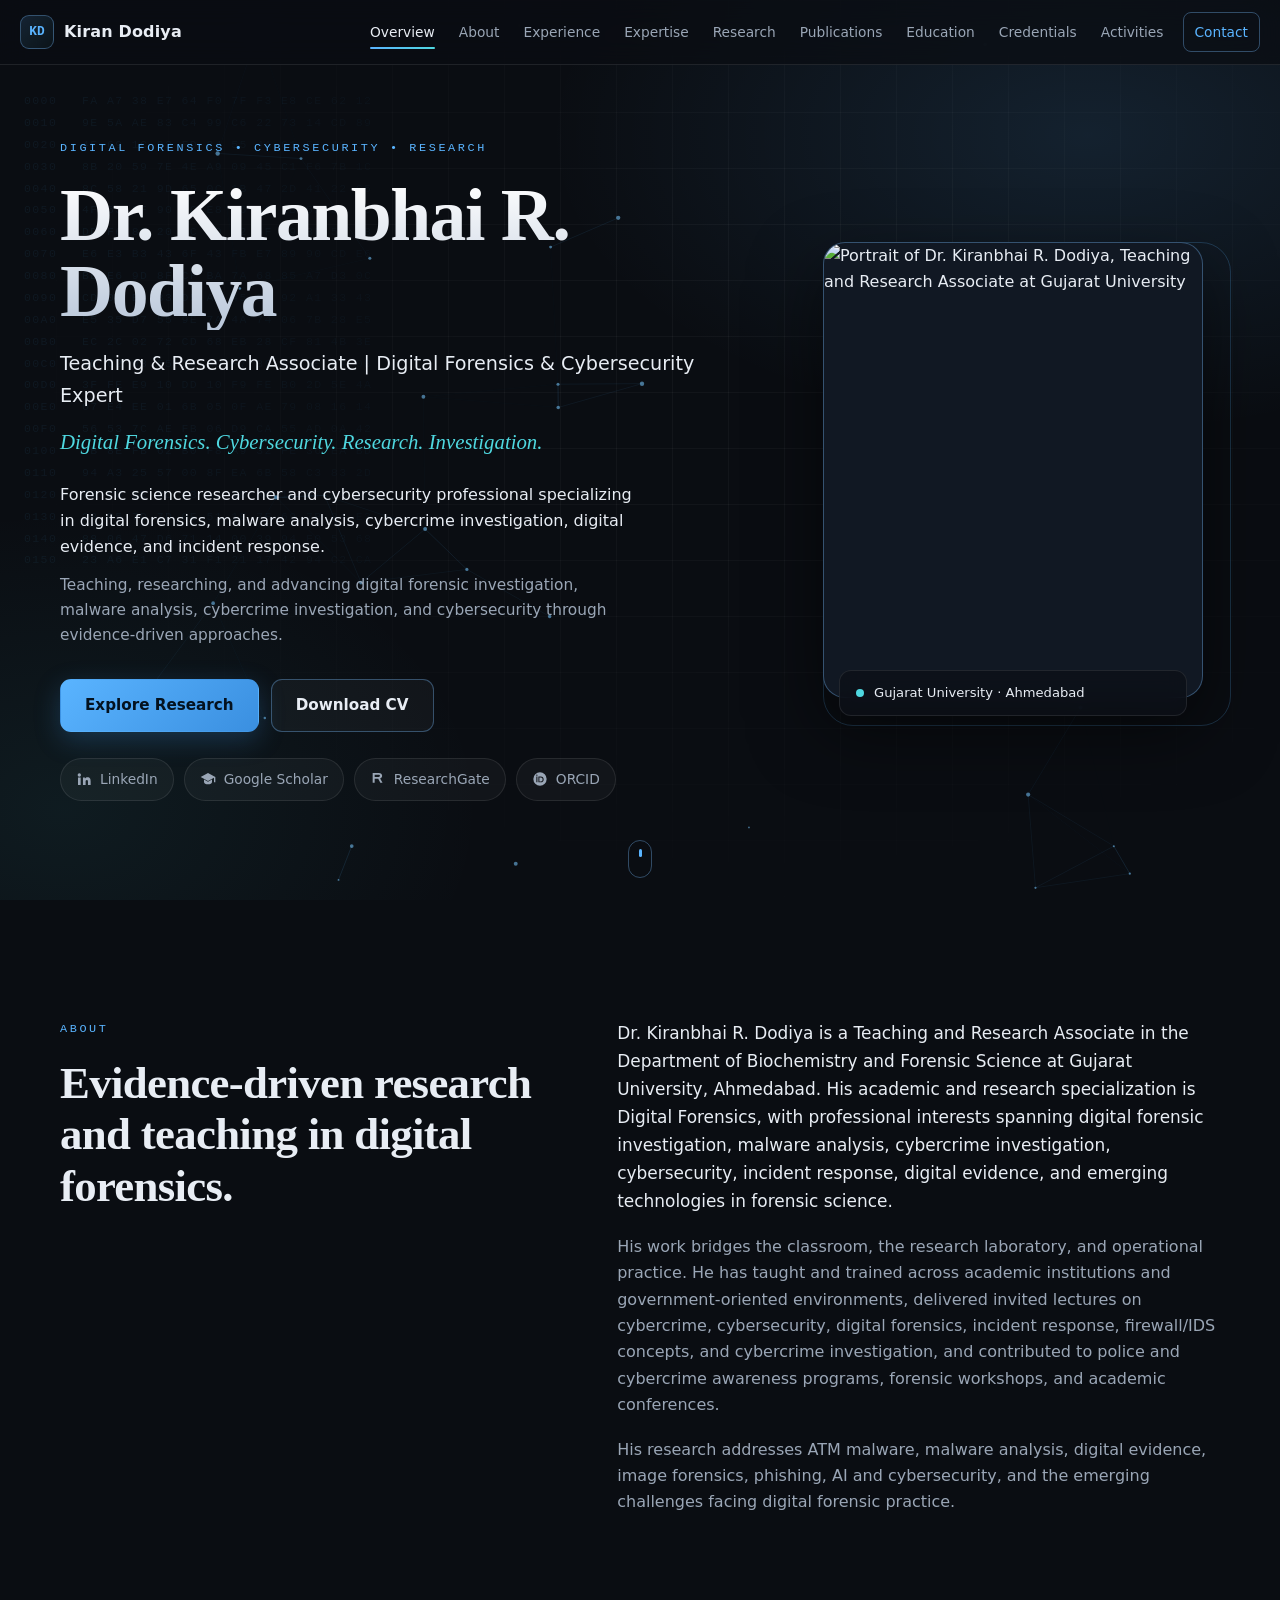
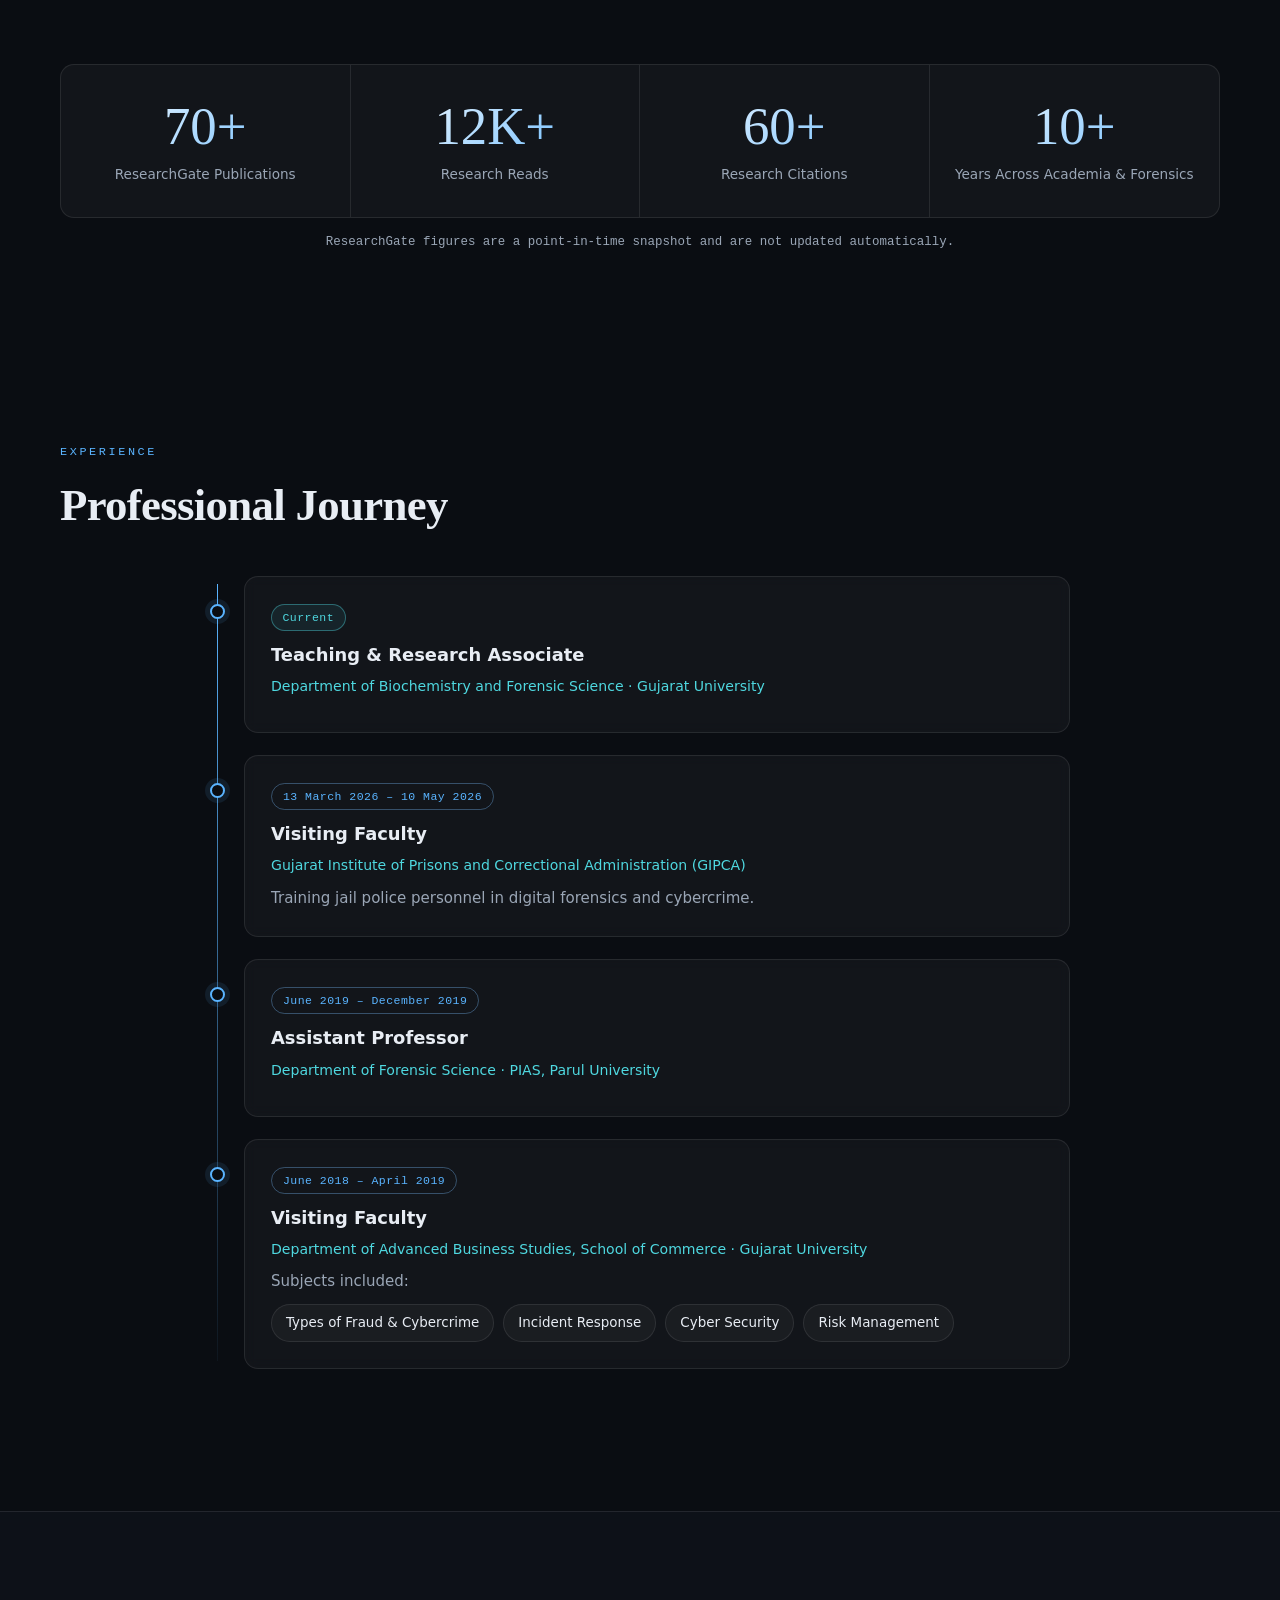
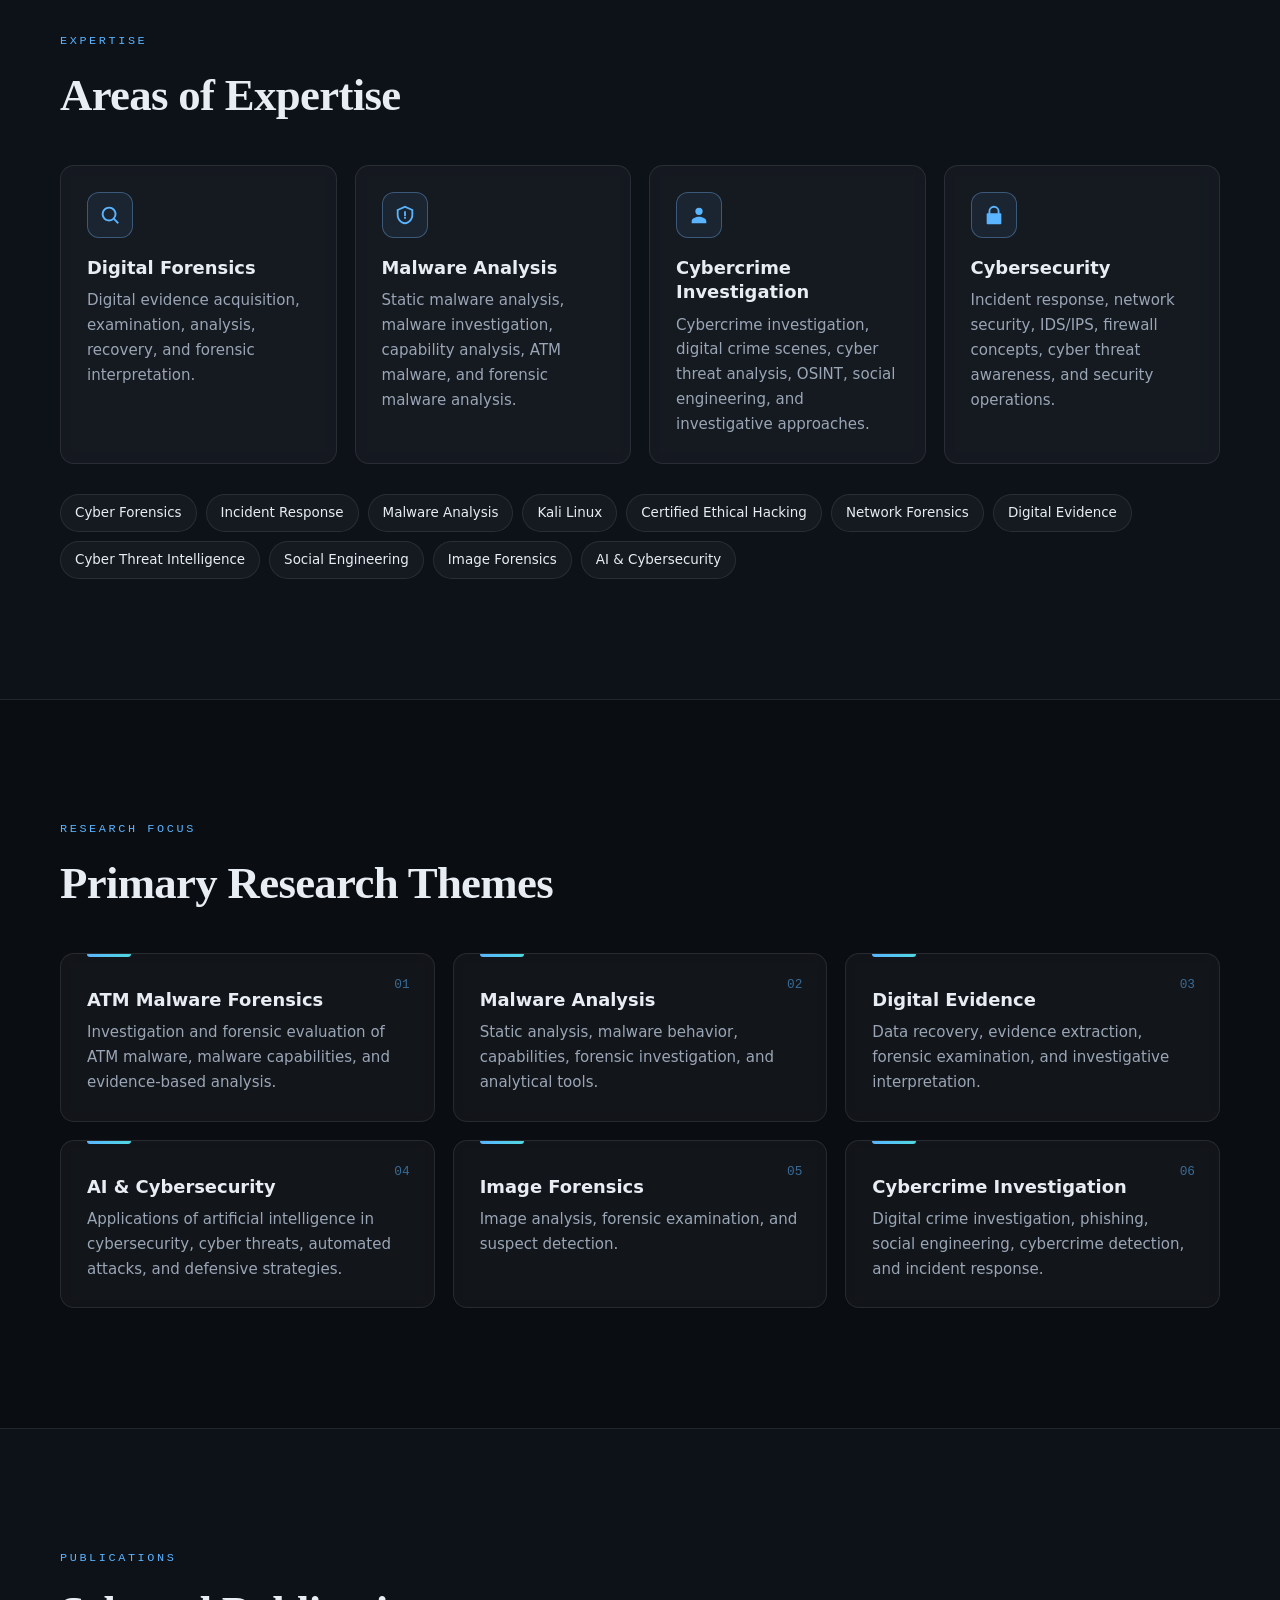
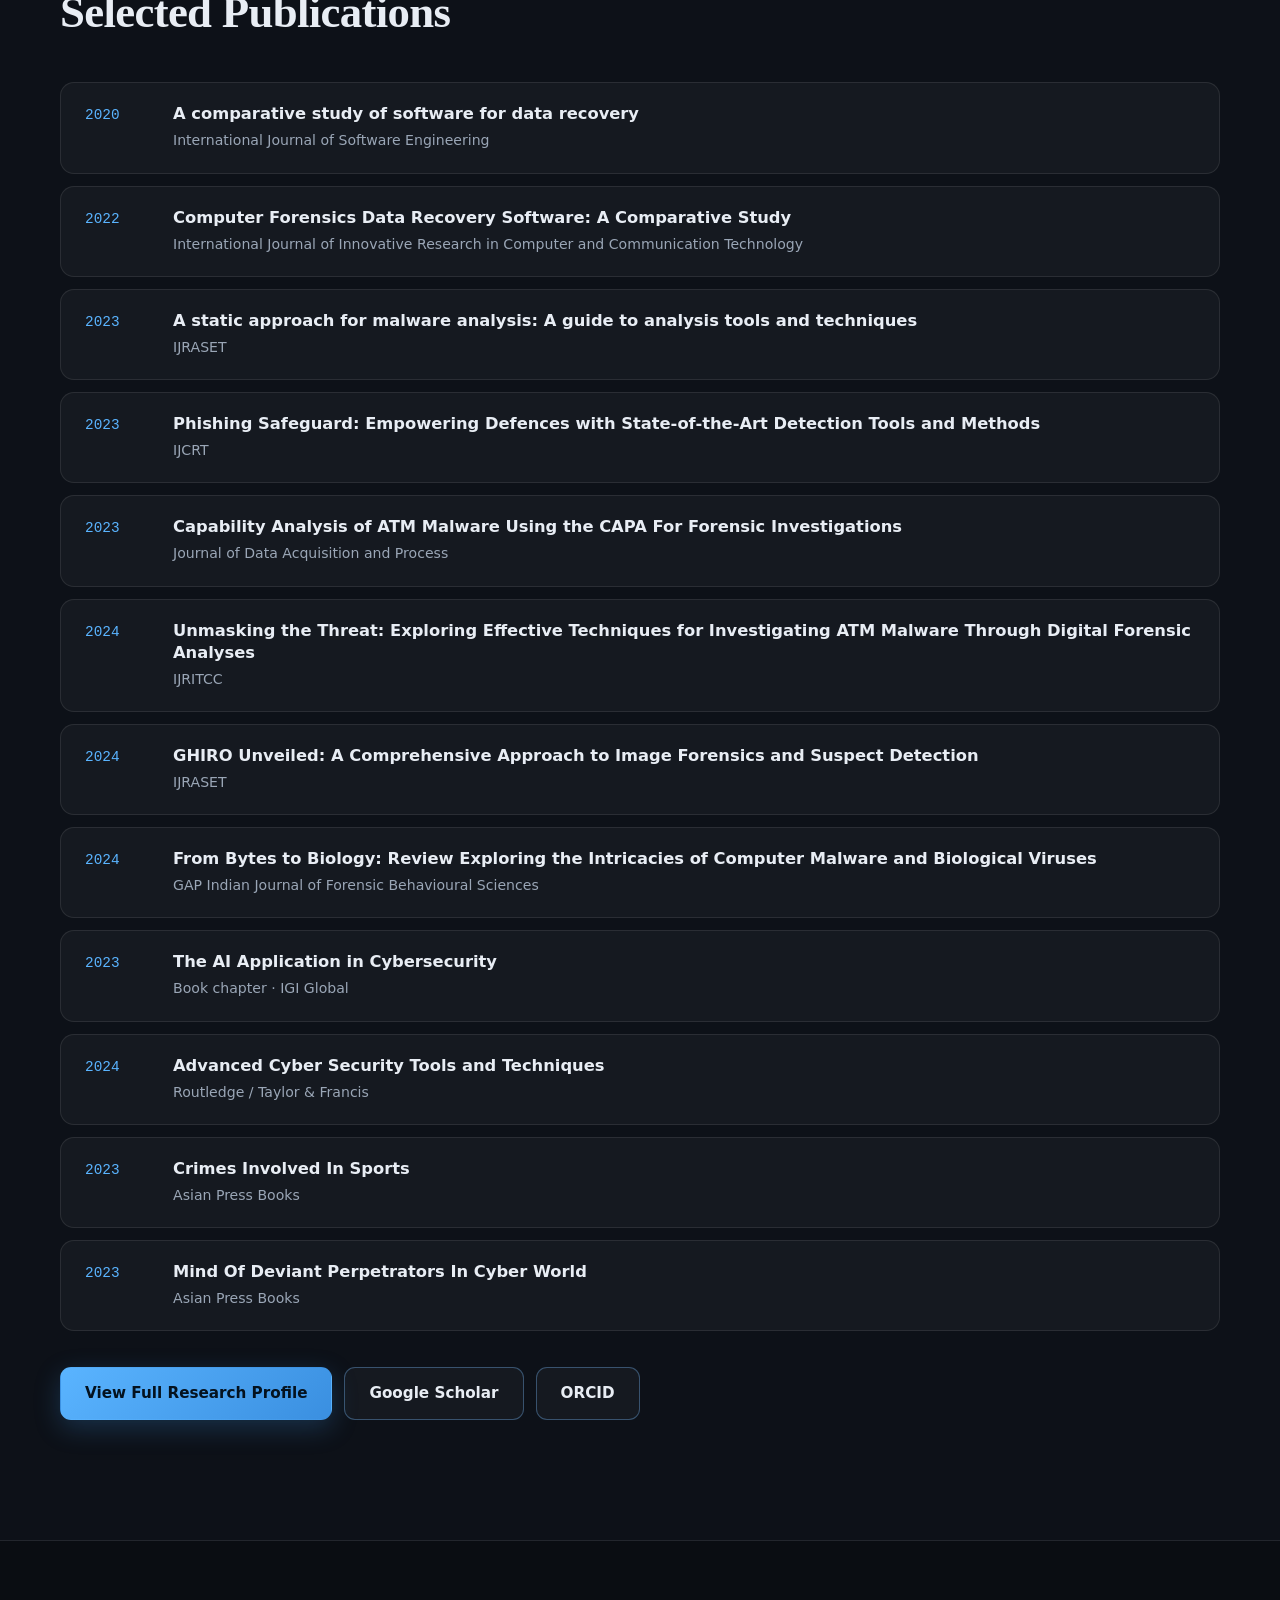
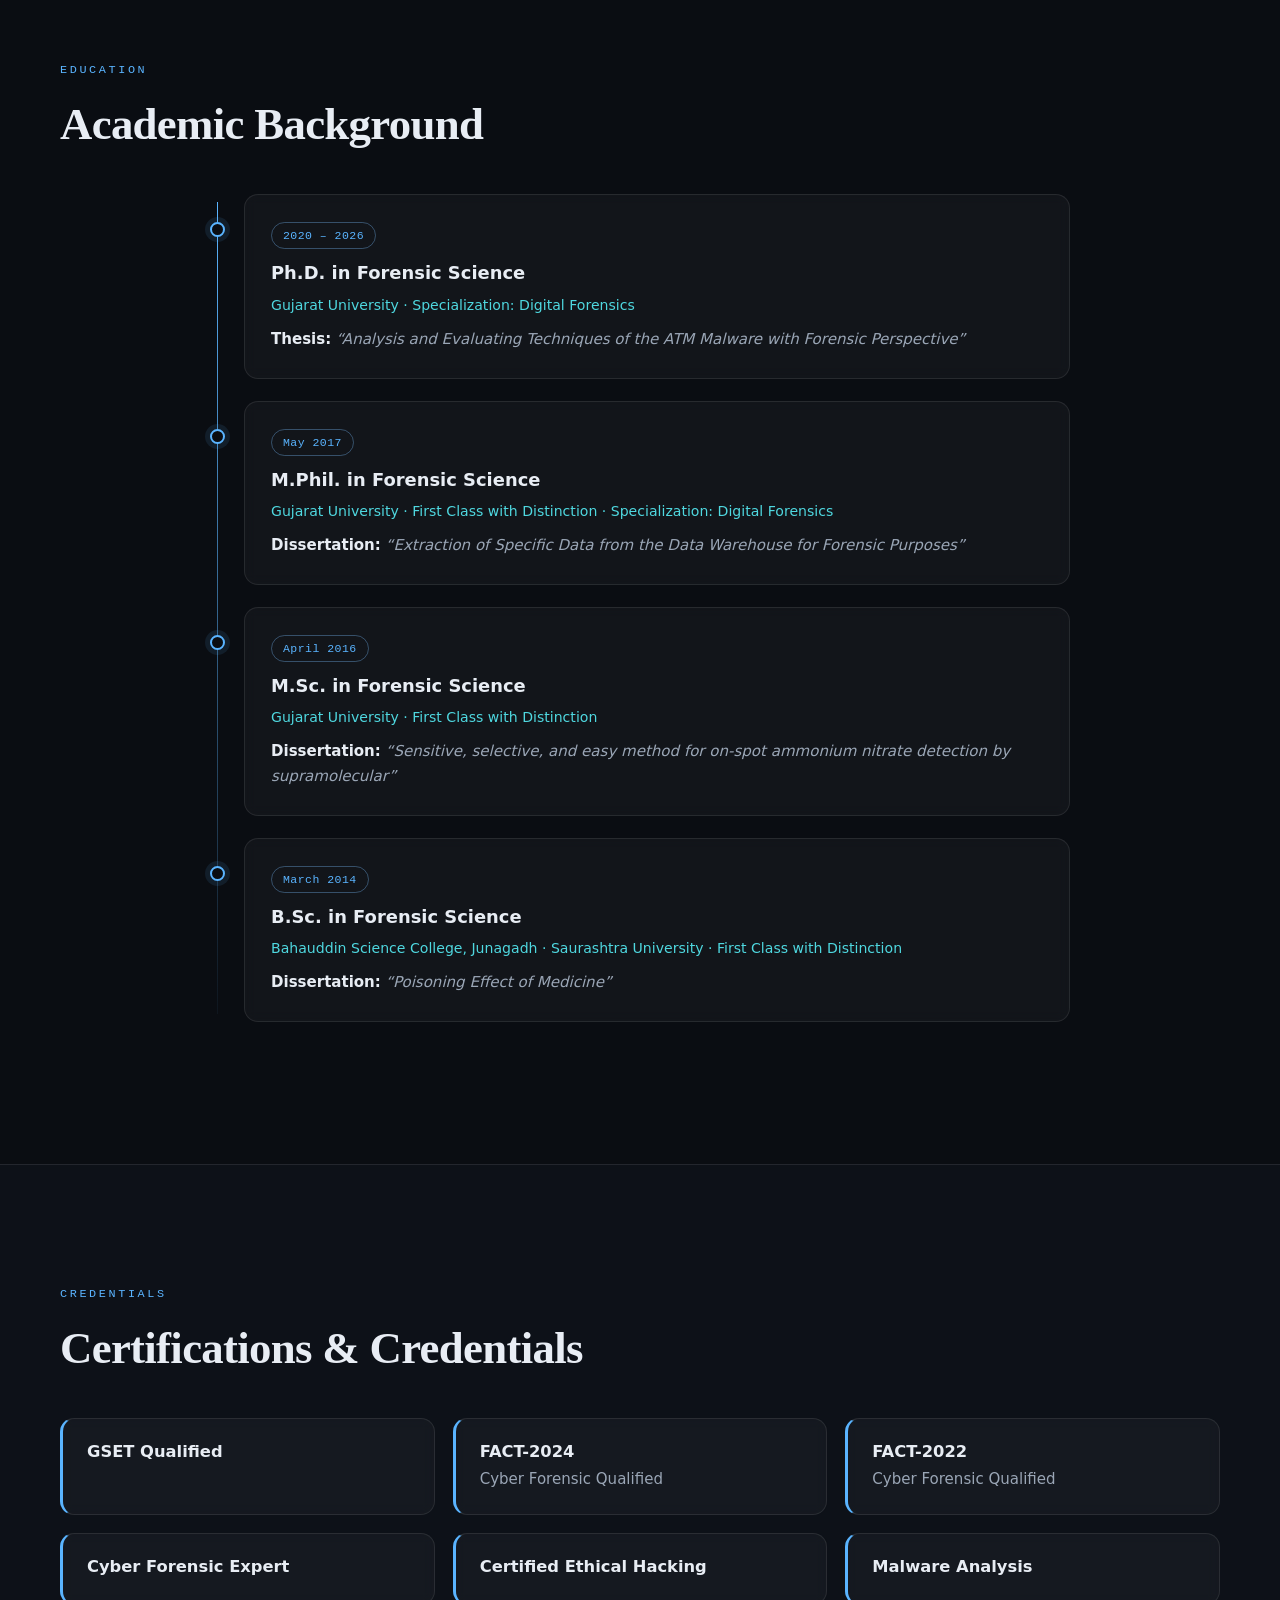
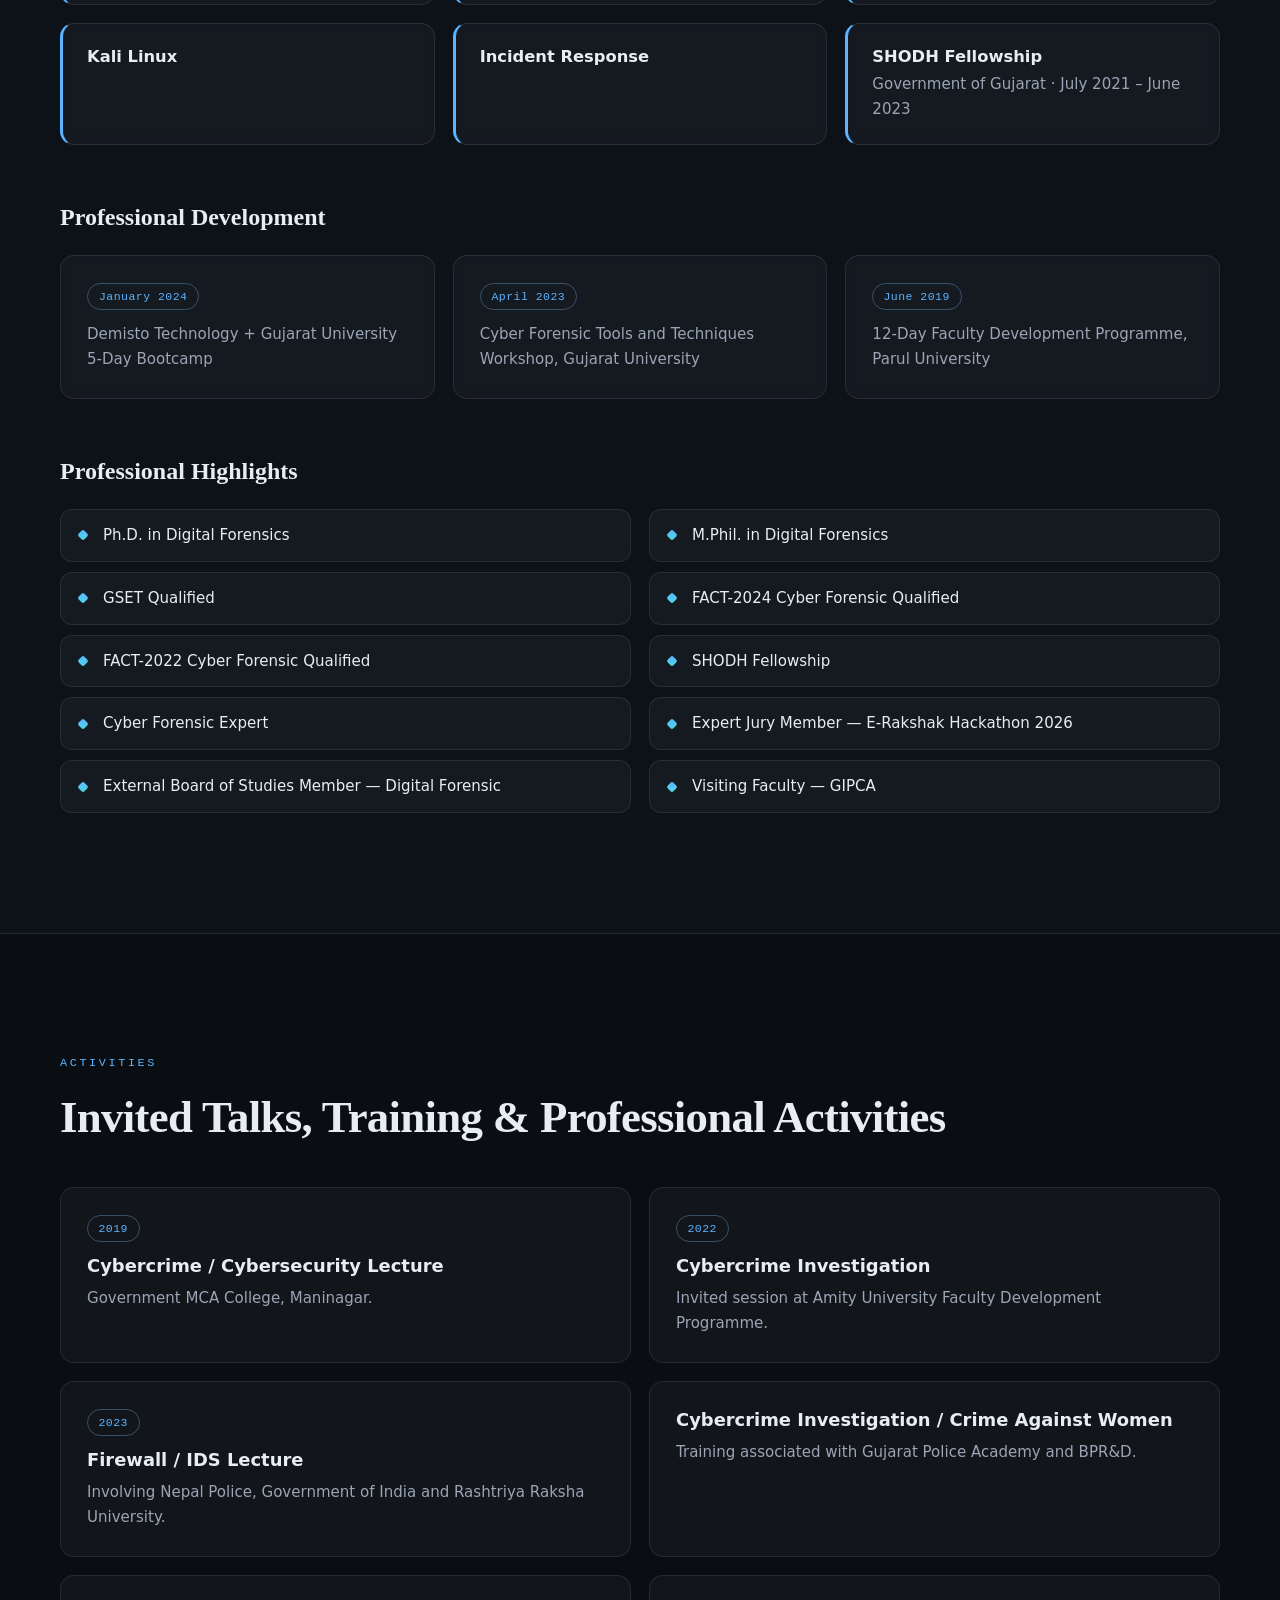
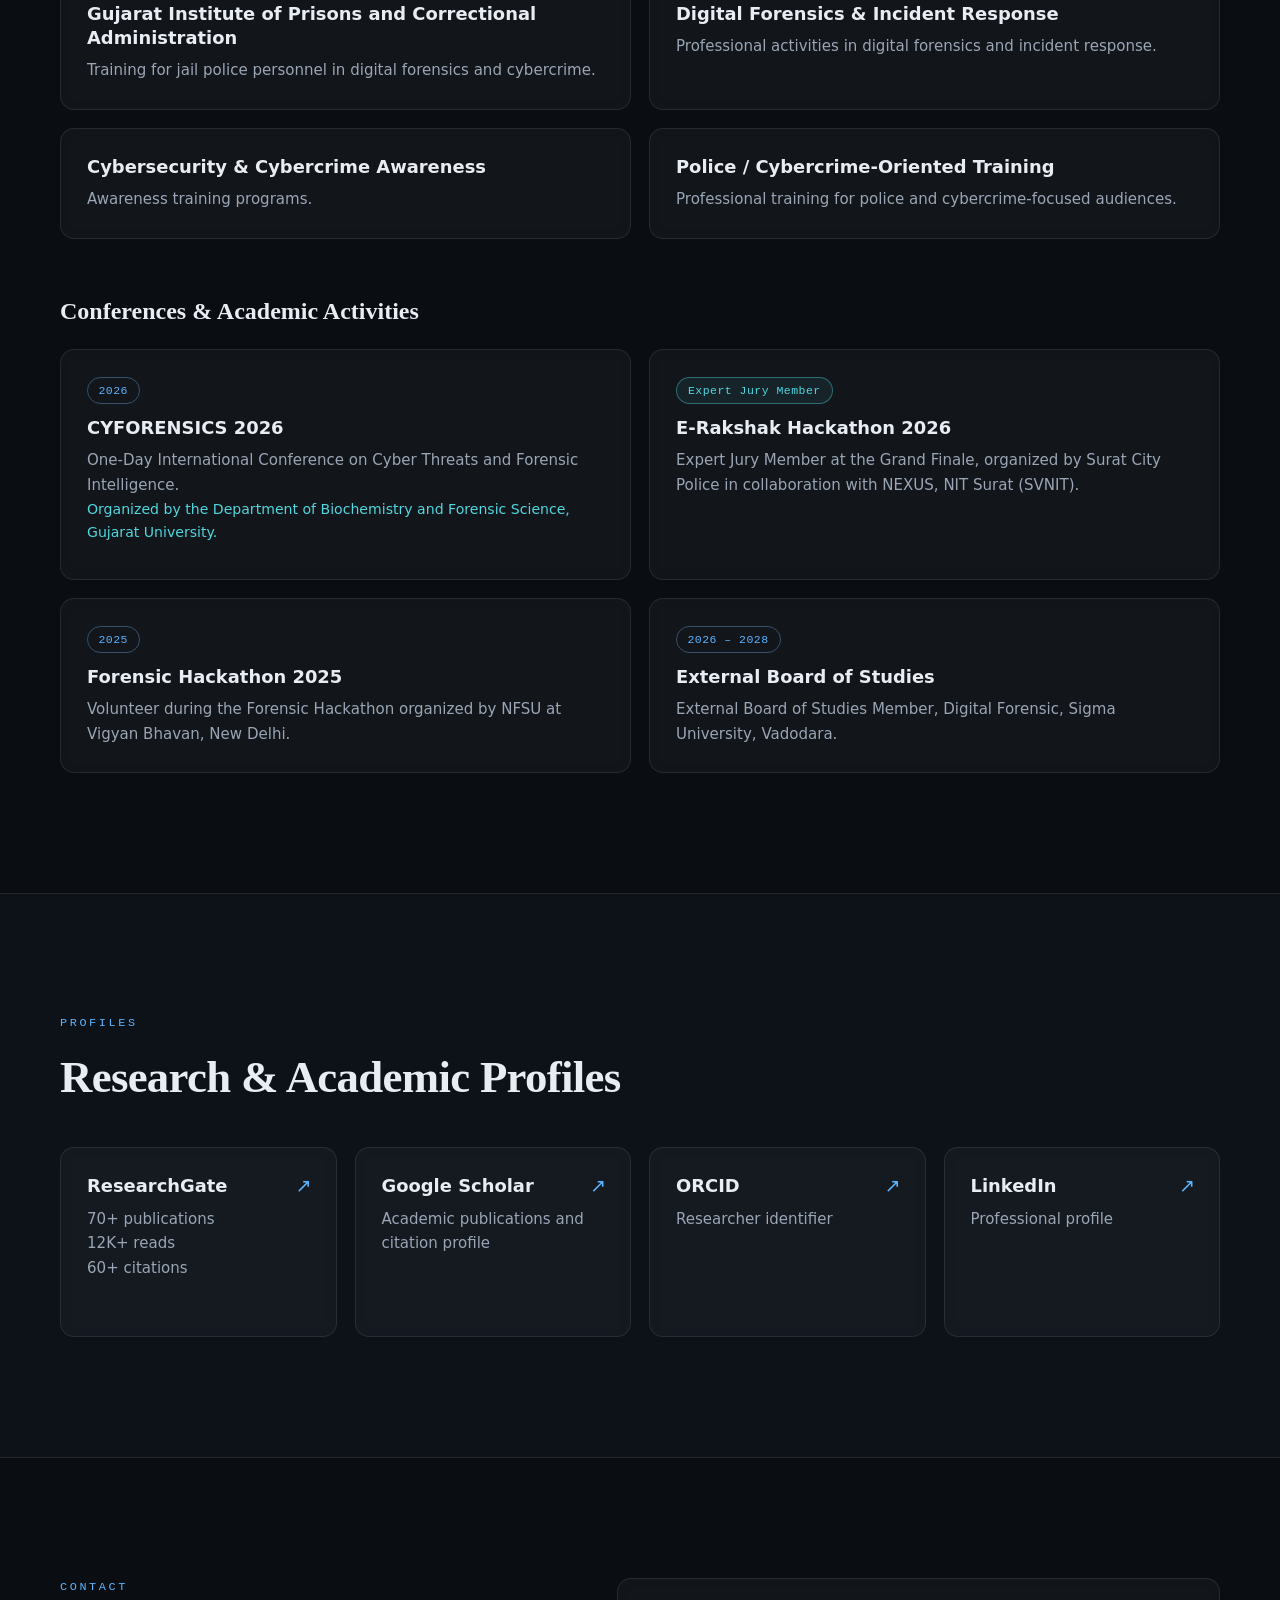
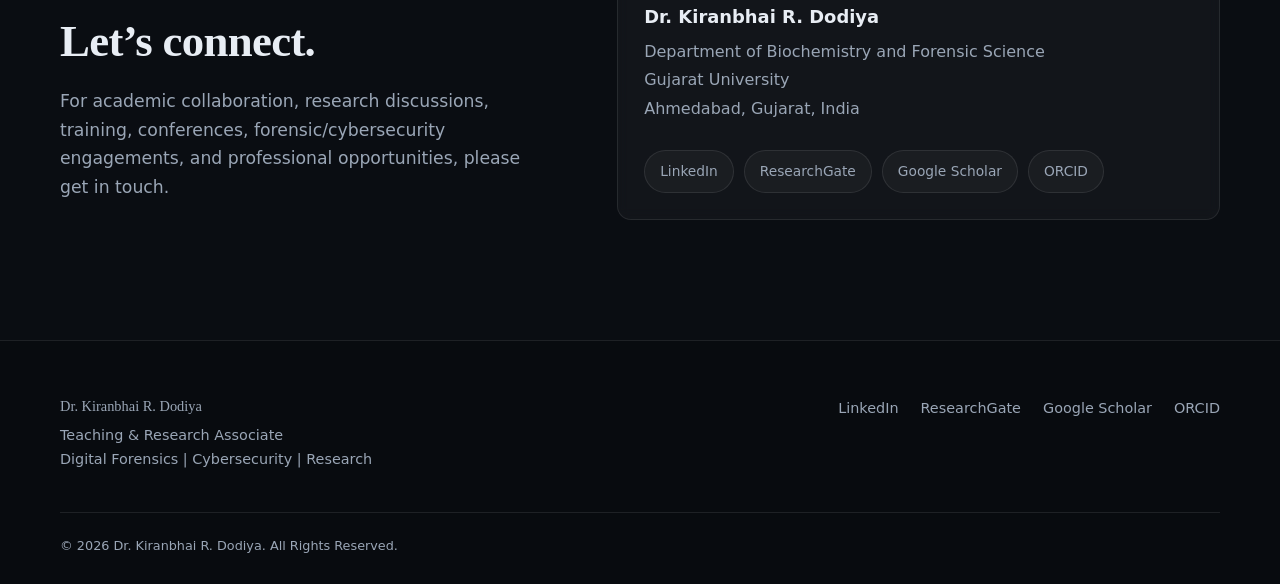
==== index.html @ 56c2a5ab "Add files via upload" ====
<!DOCTYPE html>
<html lang="en">
<head>
  <meta charset="utf-8">
  <meta name="viewport" content="width=device-width, initial-scale=1">
  <title>Dr. Kiran Dodiya | Digital Forensics &amp; Cybersecurity Expert</title>
  <meta name="description" content="Official professional portfolio of Dr. Kiranbhai R. Dodiya, Teaching &amp; Research Associate specializing in Digital Forensics, Cybersecurity, Malware Analysis, Cybercrime Investigation and Digital Evidence.">
  <meta name="author" content="Dr. Kiranbhai R. Dodiya">
  <meta name="theme-color" content="#0a0d12">
  <link rel="canonical" href="https://kirandodiya.github.io/">

  <!-- Open Graph -->
  <meta property="og:type" content="website">
  <meta property="og:title" content="Dr. Kiran Dodiya | Digital Forensics &amp; Cybersecurity Expert">
  <meta property="og:description" content="Teaching &amp; Research Associate, Gujarat University. Digital Forensics, Cybersecurity, Malware Analysis, Cybercrime Investigation.">
  <meta property="og:url" content="https://kirandodiya.github.io/">
  <meta property="og:image" content="https://kirandodiya.github.io/assets/og-image.svg">

  <!-- Twitter -->
  <meta name="twitter:card" content="summary_large_image">
  <meta name="twitter:title" content="Dr. Kiran Dodiya | Digital Forensics &amp; Cybersecurity Expert">
  <meta name="twitter:description" content="Teaching &amp; Research Associate, Gujarat University. Digital Forensics, Cybersecurity, Malware Analysis, Cybercrime Investigation.">

  <link rel="icon" type="image/svg+xml" href="assets/favicon.svg">
  <link rel="stylesheet" href="styles.css">

  <!-- Structured data -->
  <script type="application/ld+json">
  {
    "@context": "https://schema.org",
    "@type": "Person",
    "name": "Dr. Kiranbhai R. Dodiya",
    "jobTitle": "Teaching & Research Associate",
    "description": "Digital forensics and cybersecurity researcher specializing in malware analysis, cybercrime investigation and digital evidence.",
    "affiliation": { "@type": "CollegeOrUniversity", "name": "Gujarat University", "address": { "@type": "PostalAddress", "addressLocality": "Ahmedabad", "addressRegion": "Gujarat", "addressCountry": "IN" } },
    "alumniOf": ["Gujarat University", "Saurashtra University"],
    "knowsAbout": ["Digital Forensics", "Cybersecurity", "Malware Analysis", "Cybercrime Investigation", "Incident Response", "Digital Evidence"],
    "url": "https://kirandodiya.github.io/",
    "sameAs": [
      "https://www.linkedin.com/in/dr-kiran-dodiya-849062118/",
      "https://www.researchgate.net/profile/Kiranbhai-Dodiya",
      "https://scholar.google.com/citations?user=JTWUKKQAAAAJ&hl=en",
      "https://orcid.org/0009-0001-9409-7303"
    ]
  }
  </script>
</head>
<body>
  <a class="skip-link" href="#main">Skip to content</a>

  <!-- ============ NAVIGATION ============ -->
  <header class="site-header" id="top">
    <nav class="nav" aria-label="Primary">
      <a class="brand" href="#overview" aria-label="Dr. Kiranbhai R. Dodiya, home">
        <span class="brand-mark">KD</span><span class="brand-text">Kiran Dodiya</span>
      </a>
      <button class="nav-toggle" id="navToggle" aria-label="Toggle menu" aria-expanded="false" aria-controls="navLinks">
        <span></span><span></span><span></span>
      </button>
      <ul class="nav-links" id="navLinks">
        <li><a href="#overview">Overview</a></li>
        <li><a href="#about">About</a></li>
        <li><a href="#experience">Experience</a></li>
        <li><a href="#expertise">Expertise</a></li>
        <li><a href="#research">Research</a></li>
        <li><a href="#publications">Publications</a></li>
        <li><a href="#education">Education</a></li>
        <li><a href="#credentials">Credentials</a></li>
        <li><a href="#activities">Activities</a></li>
        <li><a href="#contact" class="nav-cta">Contact</a></li>
      </ul>
    </nav>
  </header>

  <main id="main">

  <!-- ============ HERO ============ -->
  <section class="hero" id="overview" aria-labelledby="hero-title">
    <canvas id="heroCanvas" aria-hidden="true"></canvas>
    <div class="hex-bg" id="hexBg" aria-hidden="true"></div>
    <div class="container hero-grid">
      <div class="hero-copy">
        <p class="eyebrow reveal">DIGITAL FORENSICS • CYBERSECURITY • RESEARCH</p>
        <h1 id="hero-title" class="reveal">Dr. Kiranbhai R. Dodiya</h1>
        <p class="hero-sub reveal">Teaching &amp; Research Associate | Digital Forensics &amp; Cybersecurity Expert</p>
        <p class="hero-tag reveal">Digital Forensics. Cybersecurity. Research. Investigation.</p>
        <p class="hero-desc reveal">Forensic science researcher and cybersecurity professional specializing in digital forensics, malware analysis, cybercrime investigation, digital evidence, and incident response.</p>
        <p class="hero-support reveal">Teaching, researching, and advancing digital forensic investigation, malware analysis, cybercrime investigation, and cybersecurity through evidence-driven approaches.</p>
        <div class="hero-cta reveal">
          <a href="#research" class="btn btn-primary">Explore Research</a>
          <a href="assets/Dr_Kiranbhai_Dodiya_CV.pdf" class="btn btn-ghost" download>Download CV</a>
        </div>
        <ul class="social-row reveal" aria-label="Professional profiles">
          <li><a class="chip" href="https://www.linkedin.com/in/dr-kiran-dodiya-849062118/" target="_blank" rel="noopener noreferrer" aria-label="LinkedIn (opens in new tab)"><svg viewBox="0 0 24 24" aria-hidden="true"><path d="M4.98 3.5a2.5 2.5 0 1 1 0 5 2.5 2.5 0 0 1 0-5ZM3 9.75h4V21H3V9.75Zm6.5 0h3.83v1.54h.05c.53-1 1.84-2.07 3.78-2.07 4.04 0 4.79 2.66 4.79 6.12V21h-4v-4.9c0-1.17-.02-2.67-1.63-2.67-1.63 0-1.88 1.27-1.88 2.59V21h-4V9.75Z"/></svg>LinkedIn</a></li>
          <li><a class="chip" href="https://scholar.google.com/citations?user=JTWUKKQAAAAJ&hl=en" target="_blank" rel="noopener noreferrer" aria-label="Google Scholar (opens in new tab)"><svg viewBox="0 0 24 24" aria-hidden="true"><path d="M12 3 1 9l11 6 9-4.9V17h2V9L12 3Zm-6 9.7v3.8C6 18.4 8.7 20 12 20s6-1.6 6-3.5v-3.8l-6 3.3-6-3.3Z"/></svg>Google Scholar</a></li>
          <li><a class="chip" href="https://www.researchgate.net/profile/Kiranbhai-Dodiya" target="_blank" rel="noopener noreferrer" aria-label="ResearchGate (opens in new tab)"><svg viewBox="0 0 24 24" aria-hidden="true"><path d="M4 3h9.2c3.1 0 5 1.6 5 4.2 0 2-1.1 3.4-3 4l3.6 6.3h-3.3l-3.2-5.8H7V17.500H4V3Zm3 2.600v3.400h5.800c1.300 0 2.200-.6 2.200-1.700S14.100 5.600 12.800 5.600H7Z"/></svg>ResearchGate</a></li>
          <li><a class="chip" href="https://orcid.org/0009-0001-9409-7303" target="_blank" rel="noopener noreferrer" aria-label="ORCID (opens in new tab)"><svg viewBox="0 0 24 24" aria-hidden="true"><path d="M12 2a10 10 0 1 0 0 20 10 10 0 0 0 0-20ZM8.100 17H6.500V8.200h1.600V17Zm-.8-9.800a1 1 0 1 1 0-2 1 1 0 0 1 0 2ZM9.600 8.200h3.500c3 0 4.400 1.800 4.400 4.400S16.100 17 13.100 17H9.600V8.200Zm1.500 1.400v6h1.900c2 0 2.900-1.100 2.900-3s-.9-3-2.900-3h-1.900Z"/></svg>ORCID</a></li>
        </ul>
      </div>

      <div class="hero-photo reveal" >
        <div class="photo-frame">
          <div class="photo-ring" aria-hidden="true"></div>
          <img src="assets/profile.jpg" onerror="this.onerror=null;this.src='assets/profile-placeholder.svg'" alt="Portrait of Dr. Kiranbhai R. Dodiya, Teaching and Research Associate at Gujarat University" width="520" height="620">
          <div class="photo-tag"><span class="dot" aria-hidden="true"></span>Gujarat University · Ahmedabad</div>
        </div>
      </div>
    </div>
    <a href="#about" class="scroll-hint" aria-label="Scroll to About"><span></span></a>
  </section>

  <!-- ============ ABOUT ============ -->
  <section class="section" id="about" aria-labelledby="about-title">
    <div class="container two-col">
      <div class="reveal">
        <p class="eyebrow">ABOUT</p>
        <h2 id="about-title">Evidence-driven research and teaching in digital forensics.</h2>
      </div>
      <div class="prose reveal">
        <p>Dr. Kiranbhai R. Dodiya is a Teaching and Research Associate in the Department of Biochemistry and Forensic Science at Gujarat University, Ahmedabad. His academic and research specialization is Digital Forensics, with professional interests spanning digital forensic investigation, malware analysis, cybercrime investigation, cybersecurity, incident response, digital evidence, and emerging technologies in forensic science.</p>
        <p>His work bridges the classroom, the research laboratory, and operational practice. He has taught and trained across academic institutions and government-oriented environments, delivered invited lectures on cybercrime, cybersecurity, digital forensics, incident response, firewall/IDS concepts, and cybercrime investigation, and contributed to police and cybercrime awareness programs, forensic workshops, and academic conferences.</p>
        <p>His research addresses ATM malware, malware analysis, digital evidence, image forensics, phishing, AI and cybersecurity, and the emerging challenges facing digital forensic practice.</p>
      </div>
    </div>
  </section>

  <!-- ============ STATS ============ -->
  <section class="stats" aria-label="Professional statistics">
    <div class="container">
      <ul class="stats-grid">
        <li class="stat reveal"><span class="stat-num" data-target="70" data-suffix="+">70+</span><span class="stat-label">ResearchGate Publications</span></li>
        <li class="stat reveal"><span class="stat-num" data-target="12" data-suffix="K+">12K+</span><span class="stat-label">Research Reads</span></li>
        <li class="stat reveal"><span class="stat-num" data-target="60" data-suffix="+">60+</span><span class="stat-label">Research Citations</span></li>
        <li class="stat reveal"><span class="stat-num" data-target="10" data-suffix="+">10+</span><span class="stat-label">Years Across Academia &amp; Forensics</span></li>
      </ul>
      <p class="stats-note">ResearchGate figures are a point-in-time snapshot and are not updated automatically.</p>
    </div>
  </section>

  <!-- ============ EXPERIENCE ============ -->
  <section class="section" id="experience" aria-labelledby="exp-title">
    <div class="container">
      <div class="section-head reveal">
        <p class="eyebrow">EXPERIENCE</p>
        <h2 id="exp-title">Professional Journey</h2>
      </div>
      <ol class="timeline">
        <li class="t-item reveal">
          <span class="t-dot" aria-hidden="true"></span>
          <article class="card">
            <span class="badge badge-live">Current</span>
            <h3>Teaching &amp; Research Associate</h3>
            <p class="meta">Department of Biochemistry and Forensic Science · Gujarat University</p>
          </article>
        </li>
        <li class="t-item reveal">
          <span class="t-dot" aria-hidden="true"></span>
          <article class="card">
            <span class="badge">13 March 2026 – 10 May 2026</span>
            <h3>Visiting Faculty</h3>
            <p class="meta">Gujarat Institute of Prisons and Correctional Administration (GIPCA)</p>
            <p>Training jail police personnel in digital forensics and cybercrime.</p>
          </article>
        </li>
        <li class="t-item reveal">
          <span class="t-dot" aria-hidden="true"></span>
          <article class="card">
            <span class="badge">June 2019 – December 2019</span>
            <h3>Assistant Professor</h3>
            <p class="meta">Department of Forensic Science · PIAS, Parul University</p>
          </article>
        </li>
        <li class="t-item reveal">
          <span class="t-dot" aria-hidden="true"></span>
          <article class="card">
            <span class="badge">June 2018 – April 2019</span>
            <h3>Visiting Faculty</h3>
            <p class="meta">Department of Advanced Business Studies, School of Commerce · Gujarat University</p>
            <p>Subjects included:</p>
            <ul class="tag-list small">
              <li>Types of Fraud &amp; Cybercrime</li><li>Incident Response</li><li>Cyber Security</li><li>Risk Management</li>
            </ul>
          </article>
        </li>
      </ol>
    </div>
  </section>

  <!-- ============ EXPERTISE ============ -->
  <section class="section alt" id="expertise" aria-labelledby="exp2-title">
    <div class="container">
      <div class="section-head reveal">
        <p class="eyebrow">EXPERTISE</p>
        <h2 id="exp2-title">Areas of Expertise</h2>
      </div>
      <div class="grid-4">
        <article class="card tilt reveal">
          <div class="icon"><svg viewBox="0 0 24 24" aria-hidden="true"><path d="M11 3a8 8 0 1 0 4.900 14.300l4.400 4.400 1.400-1.400-4.400-4.400A8 8 0 0 0 11 3Zm0 2a6 6 0 1 1 0 12 6 6 0 0 1 0-12Z"/></svg></div>
          <h3>Digital Forensics</h3>
          <p>Digital evidence acquisition, examination, analysis, recovery, and forensic interpretation.</p>
        </article>
        <article class="card tilt reveal">
          <div class="icon"><svg viewBox="0 0 24 24" aria-hidden="true"><path d="M12 2 3 6v6c0 5 3.800 9.700 9 10 5.200-.3 9-5 9-10V6l-9-4Zm0 2.100 7 3.100V12c0 3.900-2.900 7.600-7 7.900-4.100-.3-7-4-7-7.900V7.200l7-3.100ZM11 8h2v5h-2V8Zm0 6h2v2h-2v-2Z"/></svg></div>
          <h3>Malware Analysis</h3>
          <p>Static malware analysis, malware investigation, capability analysis, ATM malware, and forensic malware analysis.</p>
        </article>
        <article class="card tilt reveal">
          <div class="icon"><svg viewBox="0 0 24 24" aria-hidden="true"><path d="M12 12a4 4 0 1 0 0-8 4 4 0 0 0 0 8Zm0 2c-3.300 0-8 1.700-8 5v2h16v-2c0-3.300-4.700-5-8-5Z"/></svg></div>
          <h3>Cybercrime Investigation</h3>
          <p>Cybercrime investigation, digital crime scenes, cyber threat analysis, OSINT, social engineering, and investigative approaches.</p>
        </article>
        <article class="card tilt reveal">
          <div class="icon"><svg viewBox="0 0 24 24" aria-hidden="true"><path d="M6 10V8a6 6 0 1 1 12 0v2h1a1 1 0 0 1 1 1v10a1 1 0 0 1-1 1H5a1 1 0 0 1-1-1V11a1 1 0 0 1 1-1h1Zm2 0h8V8a4 4 0 1 0-8 0v2Zm3 4h2v4h-2v-4Z"/></svg></div>
          <h3>Cybersecurity</h3>
          <p>Incident response, network security, IDS/IPS, firewall concepts, cyber threat awareness, and security operations.</p>
        </article>
      </div>
      <ul class="tag-list reveal" aria-label="Skills">
        <li>Cyber Forensics</li><li>Incident Response</li><li>Malware Analysis</li><li>Kali Linux</li>
        <li>Certified Ethical Hacking</li><li>Network Forensics</li><li>Digital Evidence</li>
        <li>Cyber Threat Intelligence</li><li>Social Engineering</li><li>Image Forensics</li><li>AI &amp; Cybersecurity</li>
      </ul>
    </div>
  </section>

  <!-- ============ RESEARCH ============ -->
  <section class="section" id="research" aria-labelledby="res-title">
    <div class="container">
      <div class="section-head reveal">
        <p class="eyebrow">RESEARCH FOCUS</p>
        <h2 id="res-title">Primary Research Themes</h2>
      </div>
      <div class="grid-3">
        <article class="card research tilt reveal"><span class="num">01</span><h3>ATM Malware Forensics</h3><p>Investigation and forensic evaluation of ATM malware, malware capabilities, and evidence-based analysis.</p></article>
        <article class="card research tilt reveal"><span class="num">02</span><h3>Malware Analysis</h3><p>Static analysis, malware behavior, capabilities, forensic investigation, and analytical tools.</p></article>
        <article class="card research tilt reveal"><span class="num">03</span><h3>Digital Evidence</h3><p>Data recovery, evidence extraction, forensic examination, and investigative interpretation.</p></article>
        <article class="card research tilt reveal"><span class="num">04</span><h3>AI &amp; Cybersecurity</h3><p>Applications of artificial intelligence in cybersecurity, cyber threats, automated attacks, and defensive strategies.</p></article>
        <article class="card research tilt reveal"><span class="num">05</span><h3>Image Forensics</h3><p>Image analysis, forensic examination, and suspect detection.</p></article>
        <article class="card research tilt reveal"><span class="num">06</span><h3>Cybercrime Investigation</h3><p>Digital crime investigation, phishing, social engineering, cybercrime detection, and incident response.</p></article>
      </div>
    </div>
  </section>

  <!-- ============ PUBLICATIONS ============ -->
  <section class="section alt" id="publications" aria-labelledby="pub-title">
    <div class="container">
      <div class="section-head reveal">
        <p class="eyebrow">PUBLICATIONS</p>
        <h2 id="pub-title">Selected Publications</h2>
      </div>
      <ol class="pubs">
        <li class="pub reveal"><span class="pub-year">2020</span><div><h3>A comparative study of software for data recovery</h3><p>International Journal of Software Engineering</p></div></li>
        <li class="pub reveal"><span class="pub-year">2022</span><div><h3>Computer Forensics Data Recovery Software: A Comparative Study</h3><p>International Journal of Innovative Research in Computer and Communication Technology</p></div></li>
        <li class="pub reveal"><span class="pub-year">2023</span><div><h3>A static approach for malware analysis: A guide to analysis tools and techniques</h3><p>IJRASET</p></div></li>
        <li class="pub reveal"><span class="pub-year">2023</span><div><h3>Phishing Safeguard: Empowering Defences with State-of-the-Art Detection Tools and Methods</h3><p>IJCRT</p></div></li>
        <li class="pub reveal"><span class="pub-year">2023</span><div><h3>Capability Analysis of ATM Malware Using the CAPA For Forensic Investigations</h3><p>Journal of Data Acquisition and Process</p></div></li>
        <li class="pub reveal"><span class="pub-year">2024</span><div><h3>Unmasking the Threat: Exploring Effective Techniques for Investigating ATM Malware Through Digital Forensic Analyses</h3><p>IJRITCC</p></div></li>
        <li class="pub reveal"><span class="pub-year">2024</span><div><h3>GHIRO Unveiled: A Comprehensive Approach to Image Forensics and Suspect Detection</h3><p>IJRASET</p></div></li>
        <li class="pub reveal"><span class="pub-year">2024</span><div><h3>From Bytes to Biology: Review Exploring the Intricacies of Computer Malware and Biological Viruses</h3><p>GAP Indian Journal of Forensic Behavioural Sciences</p></div></li>
        <li class="pub reveal"><span class="pub-year">2023</span><div><h3>The AI Application in Cybersecurity</h3><p>Book chapter · IGI Global</p></div></li>
        <li class="pub reveal"><span class="pub-year">2024</span><div><h3>Advanced Cyber Security Tools and Techniques</h3><p>Routledge / Taylor &amp; Francis</p></div></li>
        <li class="pub reveal"><span class="pub-year">2023</span><div><h3>Crimes Involved In Sports</h3><p>Asian Press Books</p></div></li>
        <li class="pub reveal"><span class="pub-year">2023</span><div><h3>Mind Of Deviant Perpetrators In Cyber World</h3><p>Asian Press Books</p></div></li>
      </ol>
      <div class="pub-cta reveal">
        <a class="btn btn-primary" href="https://www.researchgate.net/profile/Kiranbhai-Dodiya" target="_blank" rel="noopener noreferrer">View Full Research Profile</a>
        <a class="btn btn-ghost" href="https://scholar.google.com/citations?user=JTWUKKQAAAAJ&hl=en" target="_blank" rel="noopener noreferrer">Google Scholar</a>
        <a class="btn btn-ghost" href="https://orcid.org/0009-0001-9409-7303" target="_blank" rel="noopener noreferrer">ORCID</a>
      </div>
    </div>
  </section>

  <!-- ============ EDUCATION ============ -->
  <section class="section" id="education" aria-labelledby="edu-title">
    <div class="container">
      <div class="section-head reveal">
        <p class="eyebrow">EDUCATION</p>
        <h2 id="edu-title">Academic Background</h2>
      </div>
      <ol class="timeline">
        <li class="t-item reveal"><span class="t-dot" aria-hidden="true"></span>
          <article class="card"><span class="badge">2020 – 2026</span><h3>Ph.D. in Forensic Science</h3><p class="meta">Gujarat University · Specialization: Digital Forensics</p><p class="thesis"><strong>Thesis:</strong> “Analysis and Evaluating Techniques of the ATM Malware with Forensic Perspective”</p></article></li>
        <li class="t-item reveal"><span class="t-dot" aria-hidden="true"></span>
          <article class="card"><span class="badge">May 2017</span><h3>M.Phil. in Forensic Science</h3><p class="meta">Gujarat University · First Class with Distinction · Specialization: Digital Forensics</p><p class="thesis"><strong>Dissertation:</strong> “Extraction of Specific Data from the Data Warehouse for Forensic Purposes”</p></article></li>
        <li class="t-item reveal"><span class="t-dot" aria-hidden="true"></span>
          <article class="card"><span class="badge">April 2016</span><h3>M.Sc. in Forensic Science</h3><p class="meta">Gujarat University · First Class with Distinction</p><p class="thesis"><strong>Dissertation:</strong> “Sensitive, selective, and easy method for on-spot ammonium nitrate detection by supramolecular”</p></article></li>
        <li class="t-item reveal"><span class="t-dot" aria-hidden="true"></span>
          <article class="card"><span class="badge">March 2014</span><h3>B.Sc. in Forensic Science</h3><p class="meta">Bahauddin Science College, Junagadh · Saurashtra University · First Class with Distinction</p><p class="thesis"><strong>Dissertation:</strong> “Poisoning Effect of Medicine”</p></article></li>
      </ol>
    </div>
  </section>

  <!-- ============ CREDENTIALS ============ -->
  <section class="section alt" id="credentials" aria-labelledby="cred-title">
    <div class="container">
      <div class="section-head reveal">
        <p class="eyebrow">CREDENTIALS</p>
        <h2 id="cred-title">Certifications &amp; Credentials</h2>
      </div>
      <div class="grid-3">
        <article class="card cred reveal"><h3>GSET Qualified</h3></article>
        <article class="card cred reveal"><h3>FACT-2024</h3><p>Cyber Forensic Qualified</p></article>
        <article class="card cred reveal"><h3>FACT-2022</h3><p>Cyber Forensic Qualified</p></article>
        <article class="card cred reveal"><h3>Cyber Forensic Expert</h3></article>
        <article class="card cred reveal"><h3>Certified Ethical Hacking</h3></article>
        <article class="card cred reveal"><h3>Malware Analysis</h3></article>
        <article class="card cred reveal"><h3>Kali Linux</h3></article>
        <article class="card cred reveal"><h3>Incident Response</h3></article>
        <article class="card cred reveal"><h3>SHODH Fellowship</h3><p>Government of Gujarat · July 2021 – June 2023</p></article>
      </div>

      <h3 class="sub-head reveal">Professional Development</h3>
      <ul class="list-cards">
        <li class="card reveal"><span class="badge">January 2024</span><p>Demisto Technology + Gujarat University 5-Day Bootcamp</p></li>
        <li class="card reveal"><span class="badge">April 2023</span><p>Cyber Forensic Tools and Techniques Workshop, Gujarat University</p></li>
        <li class="card reveal"><span class="badge">June 2019</span><p>12-Day Faculty Development Programme, Parul University</p></li>
      </ul>

      <h3 class="sub-head reveal">Professional Highlights</h3>
      <ul class="highlights">
        <li class="reveal">Ph.D. in Digital Forensics</li>
        <li class="reveal">M.Phil. in Digital Forensics</li>
        <li class="reveal">GSET Qualified</li>
        <li class="reveal">FACT-2024 Cyber Forensic Qualified</li>
        <li class="reveal">FACT-2022 Cyber Forensic Qualified</li>
        <li class="reveal">SHODH Fellowship</li>
        <li class="reveal">Cyber Forensic Expert</li>
        <li class="reveal">Expert Jury Member — E-Rakshak Hackathon 2026</li>
        <li class="reveal">External Board of Studies Member — Digital Forensic</li>
        <li class="reveal">Visiting Faculty — GIPCA</li>
      </ul>
    </div>
  </section>

  <!-- ============ ACTIVITIES ============ -->
  <section class="section" id="activities" aria-labelledby="act-title">
    <div class="container">
      <div class="section-head reveal">
        <p class="eyebrow">ACTIVITIES</p>
        <h2 id="act-title">Invited Talks, Training &amp; Professional Activities</h2>
      </div>
      <div class="grid-2">
        <article class="card reveal"><span class="badge">2019</span><h3>Cybercrime / Cybersecurity Lecture</h3><p>Government MCA College, Maninagar.</p></article>
        <article class="card reveal"><span class="badge">2022</span><h3>Cybercrime Investigation</h3><p>Invited session at Amity University Faculty Development Programme.</p></article>
        <article class="card reveal"><span class="badge">2023</span><h3>Firewall / IDS Lecture</h3><p>Involving Nepal Police, Government of India and Rashtriya Raksha University.</p></article>
        <article class="card reveal"><h3>Cybercrime Investigation / Crime Against Women</h3><p>Training associated with Gujarat Police Academy and BPR&amp;D.</p></article>
        <article class="card reveal"><h3>Gujarat Institute of Prisons and Correctional Administration</h3><p>Training for jail police personnel in digital forensics and cybercrime.</p></article>
        <article class="card reveal"><h3>Digital Forensics &amp; Incident Response</h3><p>Professional activities in digital forensics and incident response.</p></article>
        <article class="card reveal"><h3>Cybersecurity &amp; Cybercrime Awareness</h3><p>Awareness training programs.</p></article>
        <article class="card reveal"><h3>Police / Cybercrime-Oriented Training</h3><p>Professional training for police and cybercrime-focused audiences.</p></article>
      </div>

      <h3 class="sub-head reveal">Conferences &amp; Academic Activities</h3>
      <div class="grid-2">
        <article class="card feature reveal"><span class="badge">2026</span><h3>CYFORENSICS 2026</h3><p>One-Day International Conference on Cyber Threats and Forensic Intelligence.</p><p class="meta">Organized by the Department of Biochemistry and Forensic Science, Gujarat University.</p></article>
        <article class="card feature reveal"><span class="badge badge-live">Expert Jury Member</span><h3>E-Rakshak Hackathon 2026</h3><p>Expert Jury Member at the Grand Finale, organized by Surat City Police in collaboration with NEXUS, NIT Surat (SVNIT).</p></article>
        <article class="card feature reveal"><span class="badge">2025</span><h3>Forensic Hackathon 2025</h3><p>Volunteer during the Forensic Hackathon organized by NFSU at Vigyan Bhavan, New Delhi.</p></article>
        <article class="card feature reveal"><span class="badge">2026 – 2028</span><h3>External Board of Studies</h3><p>External Board of Studies Member, Digital Forensic, Sigma University, Vadodara.</p></article>
      </div>
    </div>
  </section>

  <!-- ============ PROFILES ============ -->
  <section class="section alt" id="profiles" aria-labelledby="prof-title">
    <div class="container">
      <div class="section-head reveal">
        <p class="eyebrow">PROFILES</p>
        <h2 id="prof-title">Research &amp; Academic Profiles</h2>
      </div>
      <div class="grid-4">
        <a class="card profile reveal" href="https://www.researchgate.net/profile/Kiranbhai-Dodiya" target="_blank" rel="noopener noreferrer">
          <h3>ResearchGate</h3><p>70+ publications<br>12K+ reads<br>60+ citations</p><span class="arrow" aria-hidden="true">↗</span>
        </a>
        <a class="card profile reveal" href="https://scholar.google.com/citations?user=JTWUKKQAAAAJ&hl=en" target="_blank" rel="noopener noreferrer">
          <h3>Google Scholar</h3><p>Academic publications and citation profile</p><span class="arrow" aria-hidden="true">↗</span>
        </a>
        <a class="card profile reveal" href="https://orcid.org/0009-0001-9409-7303" target="_blank" rel="noopener noreferrer">
          <h3>ORCID</h3><p>Researcher identifier</p><span class="arrow" aria-hidden="true">↗</span>
        </a>
        <a class="card profile reveal" href="https://www.linkedin.com/in/dr-kiran-dodiya-849062118/" target="_blank" rel="noopener noreferrer">
          <h3>LinkedIn</h3><p>Professional profile</p><span class="arrow" aria-hidden="true">↗</span>
        </a>
      </div>
    </div>
  </section>

  <!-- ============ CONTACT ============ -->
  <section class="section" id="contact" aria-labelledby="contact-title">
    <div class="container two-col">
      <div class="reveal">
        <p class="eyebrow">CONTACT</p>
        <h2 id="contact-title">Let’s connect.</h2>
        <p class="lead">For academic collaboration, research discussions, training, conferences, forensic/cybersecurity engagements, and professional opportunities, please get in touch.</p>
      </div>
      <div class="card contact-card reveal">
        <h3>Dr. Kiranbhai R. Dodiya</h3>
        <address>
          Department of Biochemistry and Forensic Science<br>
          Gujarat University<br>
          Ahmedabad, Gujarat, India
        </address>
        <!-- To show an email address, add a mailto link here (see README). -->
        <ul class="social-row">
          <li><a class="chip" href="https://www.linkedin.com/in/dr-kiran-dodiya-849062118/" target="_blank" rel="noopener noreferrer">LinkedIn</a></li>
          <li><a class="chip" href="https://www.researchgate.net/profile/Kiranbhai-Dodiya" target="_blank" rel="noopener noreferrer">ResearchGate</a></li>
          <li><a class="chip" href="https://scholar.google.com/citations?user=JTWUKKQAAAAJ&hl=en" target="_blank" rel="noopener noreferrer">Google Scholar</a></li>
          <li><a class="chip" href="https://orcid.org/0009-0001-9409-7303" target="_blank" rel="noopener noreferrer">ORCID</a></li>
        </ul>
      </div>
    </div>
  </section>

  </main>

  <!-- ============ FOOTER ============ -->
  <footer class="footer">
    <div class="container footer-grid">
      <div>
        <p class="footer-name">Dr. Kiranbhai R. Dodiya</p>
        <p>Teaching &amp; Research Associate</p>
        <p>Digital Forensics | Cybersecurity | Research</p>
      </div>
      <ul class="footer-links" aria-label="Profiles">
        <li><a href="https://www.linkedin.com/in/dr-kiran-dodiya-849062118/" target="_blank" rel="noopener noreferrer">LinkedIn</a></li>
        <li><a href="https://www.researchgate.net/profile/Kiranbhai-Dodiya" target="_blank" rel="noopener noreferrer">ResearchGate</a></li>
        <li><a href="https://scholar.google.com/citations?user=JTWUKKQAAAAJ&hl=en" target="_blank" rel="noopener noreferrer">Google Scholar</a></li>
        <li><a href="https://orcid.org/0009-0001-9409-7303" target="_blank" rel="noopener noreferrer">ORCID</a></li>
      </ul>
    </div>
    <p class="copyright">© 2026 Dr. Kiranbhai R. Dodiya. All Rights Reserved.</p>
  </footer>

  <script src="script.js"></script>
</body>
</html>
---- styles.css ----
/* =========================================================
   Dr. Kiranbhai R. Dodiya — Professional Portfolio
   Dark academic + cybersecurity theme. No build step.
   ========================================================= */

:root {
  --bg: #0a0d12;
  --bg-alt: #0d1118;
  --surface: rgba(255, 255, 255, 0.035);
  --surface-hover: rgba(255, 255, 255, 0.06);
  --border: rgba(255, 255, 255, 0.09);
  --border-strong: rgba(120, 190, 255, 0.35);
  --text: #e8edf4;
  --muted: #9aa6b6;
  --accent: #5ab4ff;
  --accent-2: #4fd8e0;
  --radius: 14px;
  --font-sans: "Inter", system-ui, -apple-system, "Segoe UI", Roboto, "Helvetica Neue", Arial, sans-serif;
  --font-serif: "Iowan Old Style", "Palatino Linotype", Palatino, Georgia, "Times New Roman", serif;
  --font-mono: ui-monospace, "SF Mono", Menlo, Consolas, "Liberation Mono", monospace;
}

*, *::before, *::after { box-sizing: border-box; }
html { scroll-behavior: smooth; scroll-padding-top: 76px; }
body {
  margin: 0;
  background: var(--bg);
  color: var(--text);
  font-family: var(--font-sans);
  font-size: 16px;
  line-height: 1.65;
  -webkit-font-smoothing: antialiased;
  overflow-x: hidden;
}
img { max-width: 100%; display: block; }
a { color: inherit; text-decoration: none; }
ul, ol { margin: 0; padding: 0; list-style: none; }
h1, h2, h3, p { margin: 0; }

:focus-visible { outline: 2px solid var(--accent); outline-offset: 3px; border-radius: 6px; }

.skip-link {
  position: absolute; left: -999px; top: 8px; z-index: 200;
  background: var(--accent); color: #04121f; padding: 8px 14px; border-radius: 8px; font-weight: 600;
}
.skip-link:focus { left: 8px; }

.container { width: min(1160px, 100% - 40px); margin-inline: auto; }

/* ---------- Navigation ---------- */
.site-header {
  position: fixed; inset: 0 0 auto 0; z-index: 100;
  background: rgba(10, 13, 18, 0.72);
  backdrop-filter: blur(14px); -webkit-backdrop-filter: blur(14px);
  border-bottom: 1px solid var(--border);
  transition: background 0.3s, box-shadow 0.3s;
}
.site-header.scrolled { background: rgba(10, 13, 18, 0.92); box-shadow: 0 8px 30px rgba(0, 0, 0, 0.35); }
.nav { width: min(1240px, 100% - 32px); margin-inline: auto; height: 64px; display: flex; align-items: center; justify-content: space-between; }
.brand { display: flex; align-items: center; gap: 10px; font-weight: 600; letter-spacing: 0.01em; }
.brand-mark {
  display: grid; place-items: center; width: 34px; height: 34px; border-radius: 9px;
  border: 1px solid var(--border-strong); color: var(--accent); font-family: var(--font-mono); font-size: 0.8rem;
  background: linear-gradient(135deg, rgba(90,180,255,0.14), rgba(79,216,224,0.04));
}
.nav-links { display: flex; align-items: center; gap: 2px; }
.nav-links a {
  position: relative; display: block; padding: 8px 11px; font-size: 0.86rem; color: var(--muted);
  border-radius: 8px; transition: color 0.2s, background 0.2s;
}
.nav-links a:hover { color: var(--text); background: var(--surface); }
.nav-links a.active { color: var(--text); }
.nav-links a.active::after {
  content: ""; position: absolute; left: 11px; right: 11px; bottom: 2px; height: 2px; border-radius: 2px;
  background: linear-gradient(90deg, var(--accent), var(--accent-2));
}
.nav-links .nav-cta { border: 1px solid var(--border-strong); color: var(--accent); margin-left: 6px; }
.nav-links .nav-cta.active::after { display: none; }
.nav-toggle { display: none; background: none; border: 1px solid var(--border); border-radius: 10px; width: 42px; height: 42px; cursor: pointer; padding: 0; position: relative; }
.nav-toggle span { position: absolute; left: 11px; right: 11px; height: 2px; background: var(--text); border-radius: 2px; transition: transform 0.3s, opacity 0.2s, top 0.3s; }
.nav-toggle span:nth-child(1) { top: 14px; }
.nav-toggle span:nth-child(2) { top: 20px; }
.nav-toggle span:nth-child(3) { top: 26px; }
.nav-toggle[aria-expanded="true"] span:nth-child(1) { top: 20px; transform: rotate(45deg); }
.nav-toggle[aria-expanded="true"] span:nth-child(2) { opacity: 0; }
.nav-toggle[aria-expanded="true"] span:nth-child(3) { top: 20px; transform: rotate(-45deg); }

/* ---------- Hero ---------- */
.hero {
  position: relative; min-height: 100svh; display: flex; align-items: center;
  padding: 110px 0 70px; overflow: hidden;
  background:
    radial-gradient(900px 500px at 85% 15%, rgba(90, 180, 255, 0.12), transparent 60%),
    radial-gradient(700px 500px at 5% 90%, rgba(79, 216, 224, 0.07), transparent 60%),
    var(--bg);
}
.hero::before { /* investigation grid */
  content: ""; position: absolute; inset: 0; pointer-events: none;
  background-image:
    linear-gradient(rgba(255,255,255,0.035) 1px, transparent 1px),
    linear-gradient(90deg, rgba(255,255,255,0.035) 1px, transparent 1px);
  background-size: 56px 56px;
  mask-image: radial-gradient(ellipse at 60% 40%, #000 20%, transparent 75%);
  -webkit-mask-image: radial-gradient(ellipse at 60% 40%, #000 20%, transparent 75%);
}
#heroCanvas { position: absolute; inset: 0; width: 100%; height: 100%; pointer-events: none; }
.hex-bg {
  position: absolute; inset: 0; overflow: hidden; pointer-events: none;
  font-family: var(--font-mono); font-size: 0.72rem; line-height: 1.9; letter-spacing: 0.12em;
  color: rgba(90, 180, 255, 0.07); white-space: pre; padding: 90px 0 0 24px;
  mask-image: linear-gradient(90deg, #000, transparent 55%); -webkit-mask-image: linear-gradient(90deg, #000, transparent 55%);
}
.hero-grid { position: relative; display: grid; grid-template-columns: 1.25fr 0.75fr; gap: 56px; align-items: center; }
.eyebrow { font-family: var(--font-mono); font-size: 0.74rem; letter-spacing: 0.22em; color: var(--accent); margin-bottom: 18px; }
.hero h1 {
  font-family: var(--font-serif); font-weight: 600; font-size: clamp(2.5rem, 6vw, 4.6rem);
  line-height: 1.04; letter-spacing: -0.02em;
  background: linear-gradient(180deg, #fff, #b9c7da); -webkit-background-clip: text; background-clip: text; color: transparent;
}
.hero-sub { margin-top: 18px; font-size: clamp(1rem, 1.6vw, 1.2rem); color: var(--text); font-weight: 500; }
.hero-tag { margin-top: 14px; font-family: var(--font-serif); font-style: italic; font-size: clamp(1.05rem, 1.8vw, 1.3rem); color: var(--accent-2); }
.hero-desc { margin-top: 22px; max-width: 58ch; color: var(--text); opacity: 0.92; }
.hero-support { margin-top: 12px; max-width: 58ch; color: var(--muted); font-size: 0.96rem; }
.hero-cta { margin-top: 30px; display: flex; flex-wrap: wrap; gap: 12px; }

.btn {
  display: inline-flex; align-items: center; justify-content: center; gap: 8px;
  padding: 13px 24px; border-radius: 11px; font-weight: 600; font-size: 0.95rem;
  border: 1px solid transparent; cursor: pointer;
  transition: transform 0.25s, box-shadow 0.25s, background 0.25s, border-color 0.25s;
}
.btn-primary { background: linear-gradient(135deg, var(--accent), #3a8fe0); color: #04121f; box-shadow: 0 8px 26px rgba(58, 143, 224, 0.25); }
.btn-primary:hover { transform: translateY(-2px); box-shadow: 0 12px 34px rgba(58, 143, 224, 0.4); }
.btn-ghost { border-color: var(--border-strong); color: var(--text); background: var(--surface); }
.btn-ghost:hover { transform: translateY(-2px); background: var(--surface-hover); border-color: var(--accent); }

.social-row { display: flex; flex-wrap: wrap; gap: 10px; margin-top: 26px; }
.chip {
  display: inline-flex; align-items: center; gap: 8px; padding: 9px 15px; border-radius: 999px;
  border: 1px solid var(--border); background: var(--surface); color: var(--muted); font-size: 0.86rem;
  transition: color 0.2s, border-color 0.2s, transform 0.2s, background 0.2s;
}
.chip svg { width: 16px; height: 16px; fill: currentColor; }
.chip:hover { color: var(--text); border-color: var(--accent); background: var(--surface-hover); transform: translateY(-2px); }

.hero-photo { display: flex; justify-content: center; }
.photo-frame { position: relative; width: min(380px, 100%); aspect-ratio: 5 / 6; }
.photo-frame img {
  position: relative; width: 100%; height: 100%; object-fit: cover; object-position: center top;
  border-radius: 22px; border: 1px solid var(--border-strong);
  box-shadow: 0 30px 70px rgba(0, 0, 0, 0.55); background: #111823;
}
.photo-ring {
  position: absolute; inset: -14px; border-radius: 30px; border: 1px solid rgba(90, 180, 255, 0.22);
  transform: translate(14px, 14px); transition: transform 0.5s;
}
.photo-frame:hover .photo-ring { transform: translate(8px, 8px); }
.photo-tag {
  position: absolute; left: 16px; right: 16px; bottom: -18px; display: flex; align-items: center; gap: 10px;
  padding: 11px 16px; border-radius: 12px; font-size: 0.82rem; color: var(--text);
  background: rgba(13, 17, 24, 0.82); border: 1px solid var(--border);
  backdrop-filter: blur(10px); -webkit-backdrop-filter: blur(10px);
}
.dot { width: 8px; height: 8px; border-radius: 50%; background: var(--accent-2); box-shadow: 0 0 0 0 rgba(79,216,224,0.6); animation: pulse 2.4s infinite; }
@keyframes pulse { 70% { box-shadow: 0 0 0 9px rgba(79,216,224,0); } 100% { box-shadow: 0 0 0 0 rgba(79,216,224,0); } }

.scroll-hint { position: absolute; left: 50%; bottom: 22px; transform: translateX(-50%); width: 24px; height: 38px; border: 1px solid var(--border-strong); border-radius: 14px; }
.scroll-hint span { position: absolute; left: 50%; top: 8px; width: 3px; height: 8px; margin-left: -1.5px; border-radius: 2px; background: var(--accent); animation: scrollDot 1.8s infinite; }
@keyframes scrollDot { 0% { opacity: 0; transform: translateY(0); } 40% { opacity: 1; } 100% { opacity: 0; transform: translateY(14px); } }

/* ---------- Sections ---------- */
.section { padding: clamp(70px, 10vw, 120px) 0; position: relative; }
.section.alt { background: var(--bg-alt); border-block: 1px solid var(--border); }
.section-head { margin-bottom: 44px; }
h2 { font-family: var(--font-serif); font-weight: 600; font-size: clamp(1.8rem, 3.6vw, 2.8rem); line-height: 1.15; letter-spacing: -0.015em; }
h3 { font-size: 1.12rem; font-weight: 600; line-height: 1.35; }
.sub-head { margin: 56px 0 22px; font-family: var(--font-serif); font-size: 1.5rem; }
.lead { margin-top: 20px; color: var(--muted); font-size: 1.08rem; max-width: 46ch; }
.two-col { display: grid; grid-template-columns: 0.9fr 1.1fr; gap: 64px; align-items: start; }
.prose p { color: var(--muted); margin-bottom: 18px; }
.prose p:first-child { color: var(--text); font-size: 1.06rem; }

/* ---------- Stats ---------- */
.stats { padding: 10px 0 70px; }
.stats-grid { display: grid; grid-template-columns: repeat(4, 1fr); border: 1px solid var(--border); border-radius: var(--radius); background: var(--surface); overflow: hidden; }
.stat { padding: 32px 22px; text-align: center; border-right: 1px solid var(--border); }
.stat:last-child { border-right: 0; }
.stat-num { display: block; font-family: var(--font-serif); font-size: clamp(2.2rem, 4.4vw, 3.3rem); line-height: 1.1; background: linear-gradient(135deg, #fff, var(--accent)); -webkit-background-clip: text; background-clip: text; color: transparent; }
.stat-label { display: block; margin-top: 8px; font-size: 0.85rem; color: var(--muted); }
.stats-note { margin-top: 14px; text-align: center; font-size: 0.78rem; color: var(--muted); font-family: var(--font-mono); }

/* ---------- Cards & grids ---------- */
.card {
  position: relative; padding: 26px; border-radius: var(--radius); border: 1px solid var(--border);
  background: var(--surface); backdrop-filter: blur(6px); -webkit-backdrop-filter: blur(6px);
  transition: transform 0.3s, border-color 0.3s, background 0.3s, box-shadow 0.3s;
}
.card:hover { transform: translateY(-4px); border-color: var(--border-strong); background: var(--surface-hover); box-shadow: 0 18px 40px rgba(0, 0, 0, 0.35); }
.card h3 { margin-bottom: 8px; }
.card p { color: var(--muted); font-size: 0.94rem; }
.card .meta { color: var(--accent-2); font-size: 0.88rem; margin-bottom: 8px; }
.grid-2 { display: grid; grid-template-columns: repeat(2, 1fr); gap: 18px; }
.grid-3 { display: grid; grid-template-columns: repeat(3, 1fr); gap: 18px; }
.grid-4 { display: grid; grid-template-columns: repeat(4, 1fr); gap: 18px; }
.icon { width: 46px; height: 46px; border-radius: 12px; display: grid; place-items: center; margin-bottom: 18px; border: 1px solid var(--border-strong); background: rgba(90, 180, 255, 0.08); }
.icon svg { width: 22px; height: 22px; fill: var(--accent); }

.badge {
  display: inline-block; margin-bottom: 12px; padding: 3px 11px; border-radius: 999px;
  font-family: var(--font-mono); font-size: 0.72rem; letter-spacing: 0.04em;
  border: 1px solid var(--border-strong); color: var(--accent);
}
.badge-live { color: var(--accent-2); border-color: rgba(79, 216, 224, 0.4); background: rgba(79, 216, 224, 0.08); }

.tag-list { display: flex; flex-wrap: wrap; gap: 9px; margin-top: 30px; }
.tag-list.small { margin-top: 10px; }
.tag-list li { padding: 7px 14px; border-radius: 999px; font-size: 0.84rem; color: var(--text); border: 1px solid var(--border); background: var(--surface); transition: border-color 0.2s, color 0.2s; }
.tag-list li:hover { border-color: var(--accent); color: var(--accent); }

.research .num { position: absolute; top: 20px; right: 24px; font-family: var(--font-mono); font-size: 0.8rem; color: rgba(90,180,255,0.55); }
.research { padding-top: 34px; }
.research::before { content: ""; position: absolute; left: 26px; top: 0; width: 44px; height: 3px; border-radius: 0 0 3px 3px; background: linear-gradient(90deg, var(--accent), var(--accent-2)); }

/* ---------- Timeline ---------- */
.timeline { position: relative; max-width: 860px; margin-inline: auto; padding-left: 34px; }
.timeline::before { content: ""; position: absolute; left: 7px; top: 8px; bottom: 8px; width: 1px; background: linear-gradient(var(--accent), rgba(90,180,255,0.05)); }
.t-item { position: relative; margin-bottom: 22px; }
.t-dot { position: absolute; left: -34px; top: 28px; width: 15px; height: 15px; border-radius: 50%; background: var(--bg); border: 2px solid var(--accent); box-shadow: 0 0 0 5px rgba(90,180,255,0.1); }
.thesis { margin-top: 10px; font-style: italic; }
.thesis strong { font-style: normal; color: var(--text); font-weight: 600; }

/* ---------- Publications ---------- */
.pubs { display: grid; gap: 12px; }
.pub { display: grid; grid-template-columns: 70px 1fr; gap: 18px; align-items: baseline; padding: 20px 24px; border: 1px solid var(--border); border-radius: var(--radius); background: var(--surface); transition: border-color 0.3s, transform 0.3s, background 0.3s; }
.pub:hover { border-color: var(--border-strong); transform: translateX(6px); background: var(--surface-hover); }
.pub-year { font-family: var(--font-mono); color: var(--accent); font-size: 0.9rem; }
.pub h3 { font-size: 1.02rem; font-weight: 600; }
.pub p { margin-top: 4px; color: var(--muted); font-size: 0.88rem; }
.pub-cta { margin-top: 36px; display: flex; flex-wrap: wrap; gap: 12px; }

/* ---------- Credentials ---------- */
.cred { padding: 22px 24px; border-left: 3px solid var(--accent); }
.cred h3 { margin-bottom: 4px; font-size: 1.02rem; }
.list-cards { display: grid; grid-template-columns: repeat(3, 1fr); gap: 18px; }
.highlights { display: grid; grid-template-columns: repeat(2, 1fr); gap: 10px 18px; }
.highlights li { position: relative; padding: 13px 18px 13px 42px; border: 1px solid var(--border); border-radius: 12px; background: var(--surface); font-size: 0.94rem; }
.highlights li::before { content: ""; position: absolute; left: 18px; top: 50%; width: 8px; height: 8px; margin-top: -4px; border-radius: 2px; transform: rotate(45deg); background: linear-gradient(135deg, var(--accent), var(--accent-2)); }

/* ---------- Profiles ---------- */
.profile { display: block; min-height: 190px; }
.profile .arrow { position: absolute; top: 22px; right: 24px; font-size: 1.2rem; color: var(--accent); transition: transform 0.3s; }
.profile:hover .arrow { transform: translate(3px, -3px); }

/* ---------- Contact ---------- */
.contact-card address { font-style: normal; color: var(--muted); margin: 6px 0 4px; line-height: 1.8; }

/* ---------- Footer ---------- */
.footer { border-top: 1px solid var(--border); padding: 54px 0 28px; background: #080b0f; }
.footer-grid { display: flex; flex-wrap: wrap; gap: 30px; justify-content: space-between; }
.footer-name { font-family: var(--font-serif); font-size: 1.3rem; margin-bottom: 6px; }
.footer p { color: var(--muted); font-size: 0.9rem; }
.footer-links { display: flex; flex-wrap: wrap; gap: 8px 22px; align-items: flex-start; }
.footer-links a { color: var(--muted); font-size: 0.9rem; transition: color 0.2s; }
.footer-links a:hover { color: var(--accent); }
.copyright { width: min(1160px, 100% - 40px); margin: 40px auto 0; padding-top: 22px; border-top: 1px solid var(--border); font-size: 0.8rem !important; }

/* ---------- Scroll reveal ---------- */
.reveal { opacity: 0; transform: translateY(22px); transition: opacity 0.7s ease, transform 0.7s ease; transition-delay: var(--d, 0s); }
.reveal.in { opacity: 1; transform: none; }
.timeline .t-item.reveal { transform: translateX(-16px); }
.timeline .t-item.reveal.in { transform: none; }

/* ---------- Responsive ---------- */
@media (max-width: 1100px) {
  .grid-4 { grid-template-columns: repeat(2, 1fr); }
  .nav-links a { padding: 8px 8px; font-size: 0.82rem; }
}
@media (max-width: 960px) {
  .nav-toggle { display: block; }
  .nav-links {
    position: fixed; inset: 64px 0 auto 0; flex-direction: column; align-items: stretch; gap: 0;
    padding: 12px 16px 20px; background: rgba(10, 13, 18, 0.97);
    border-bottom: 1px solid var(--border);
    transform: translateY(-12px); opacity: 0; visibility: hidden;
    transition: transform 0.3s, opacity 0.3s, visibility 0.3s;
  }
  .nav-links.open { transform: none; opacity: 1; visibility: visible; }
  .nav-links a { padding: 13px 10px; font-size: 1rem; }
  .nav-links a.active::after { display: none; }
  .nav-links .nav-cta { margin: 8px 0 0; text-align: center; }
  .hero-grid, .two-col { grid-template-columns: 1fr; gap: 44px; }
  .hero-photo { order: -1; }
  .photo-frame { width: min(300px, 76%); }
  .hero { padding-top: 100px; }
  .grid-3 { grid-template-columns: repeat(2, 1fr); }
  .stats-grid { grid-template-columns: repeat(2, 1fr); }
  .stat:nth-child(2) { border-right: 0; }
  .stat:nth-child(-n+2) { border-bottom: 1px solid var(--border); }
  .list-cards { grid-template-columns: 1fr; }
}
@media (max-width: 640px) {
  .grid-2, .grid-3, .grid-4, .highlights { grid-template-columns: 1fr; }
  .pub { grid-template-columns: 1fr; gap: 4px; padding: 18px; }
  .timeline { padding-left: 28px; }
  .t-dot { left: -28px; }
  .hero-cta .btn, .pub-cta .btn { flex: 1 1 100%; }
  .scroll-hint { display: none; }
  .brand-text { font-size: 0.95rem; }
  .hex-bg { display: none; }
}

/* ---------- Reduced motion ---------- */
@media (prefers-reduced-motion: reduce) {
  html { scroll-behavior: auto; }
  *, *::before, *::after { animation: none !important; transition: none !important; }
  .reveal { opacity: 1; transform: none; }
  #heroCanvas { display: none; }
}

/* After the entrance finishes, restore snappy hover transitions on revealed cards. */
.reveal.in.settled { transition-delay: 0s; transition: opacity 0.3s, transform 0.3s, border-color 0.3s, background 0.3s, box-shadow 0.3s; }
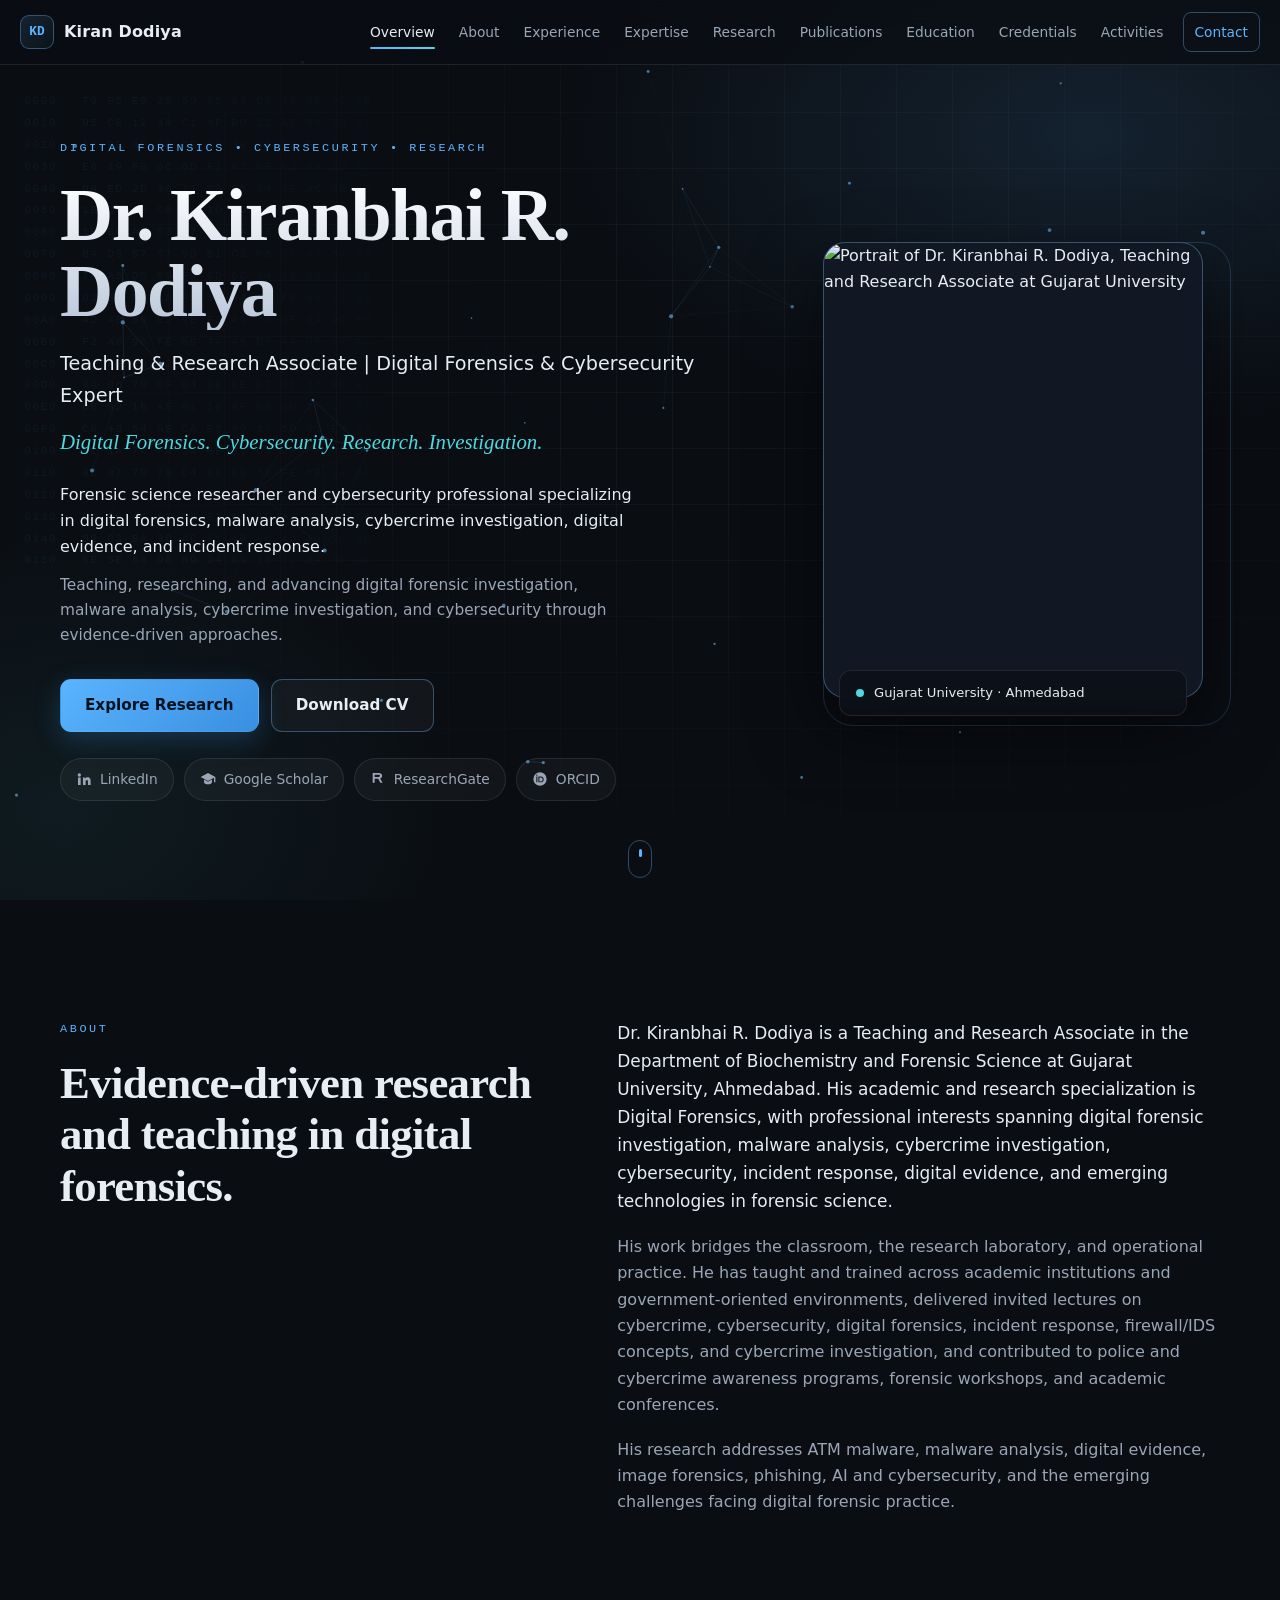
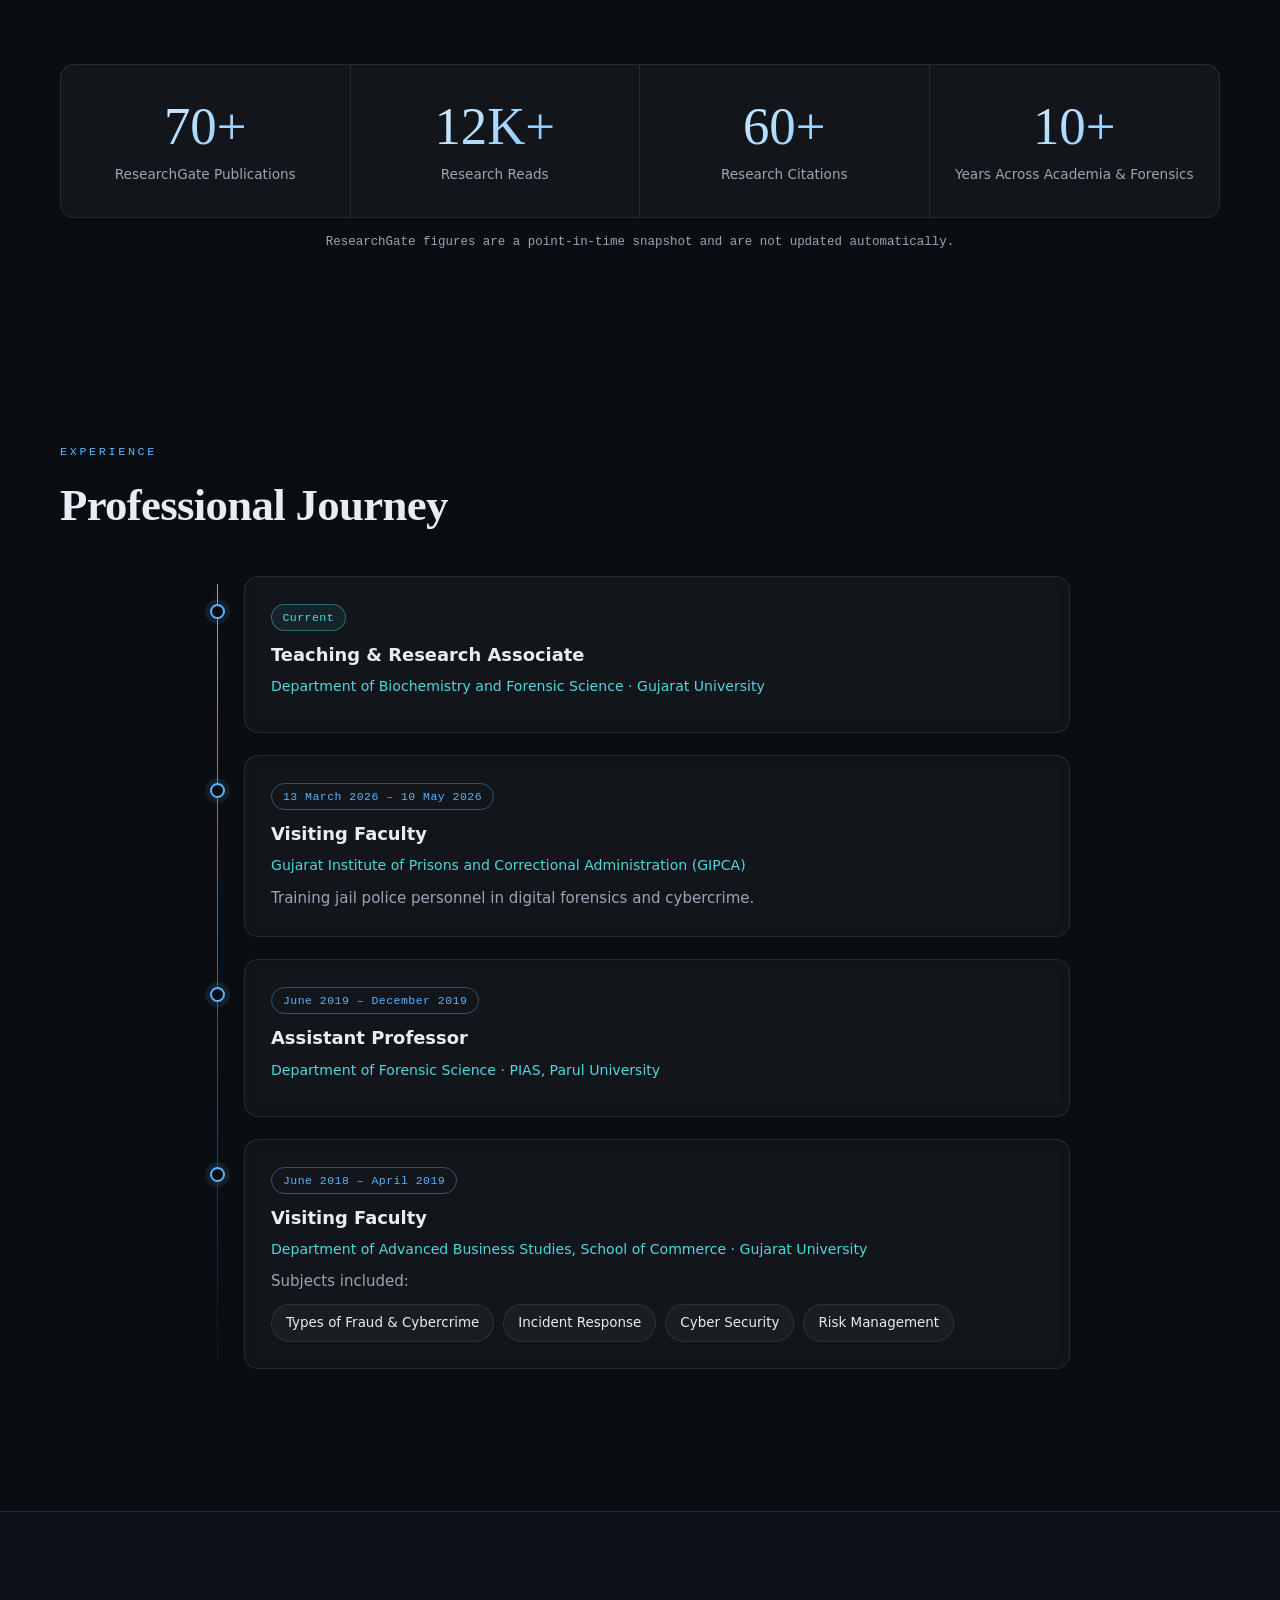
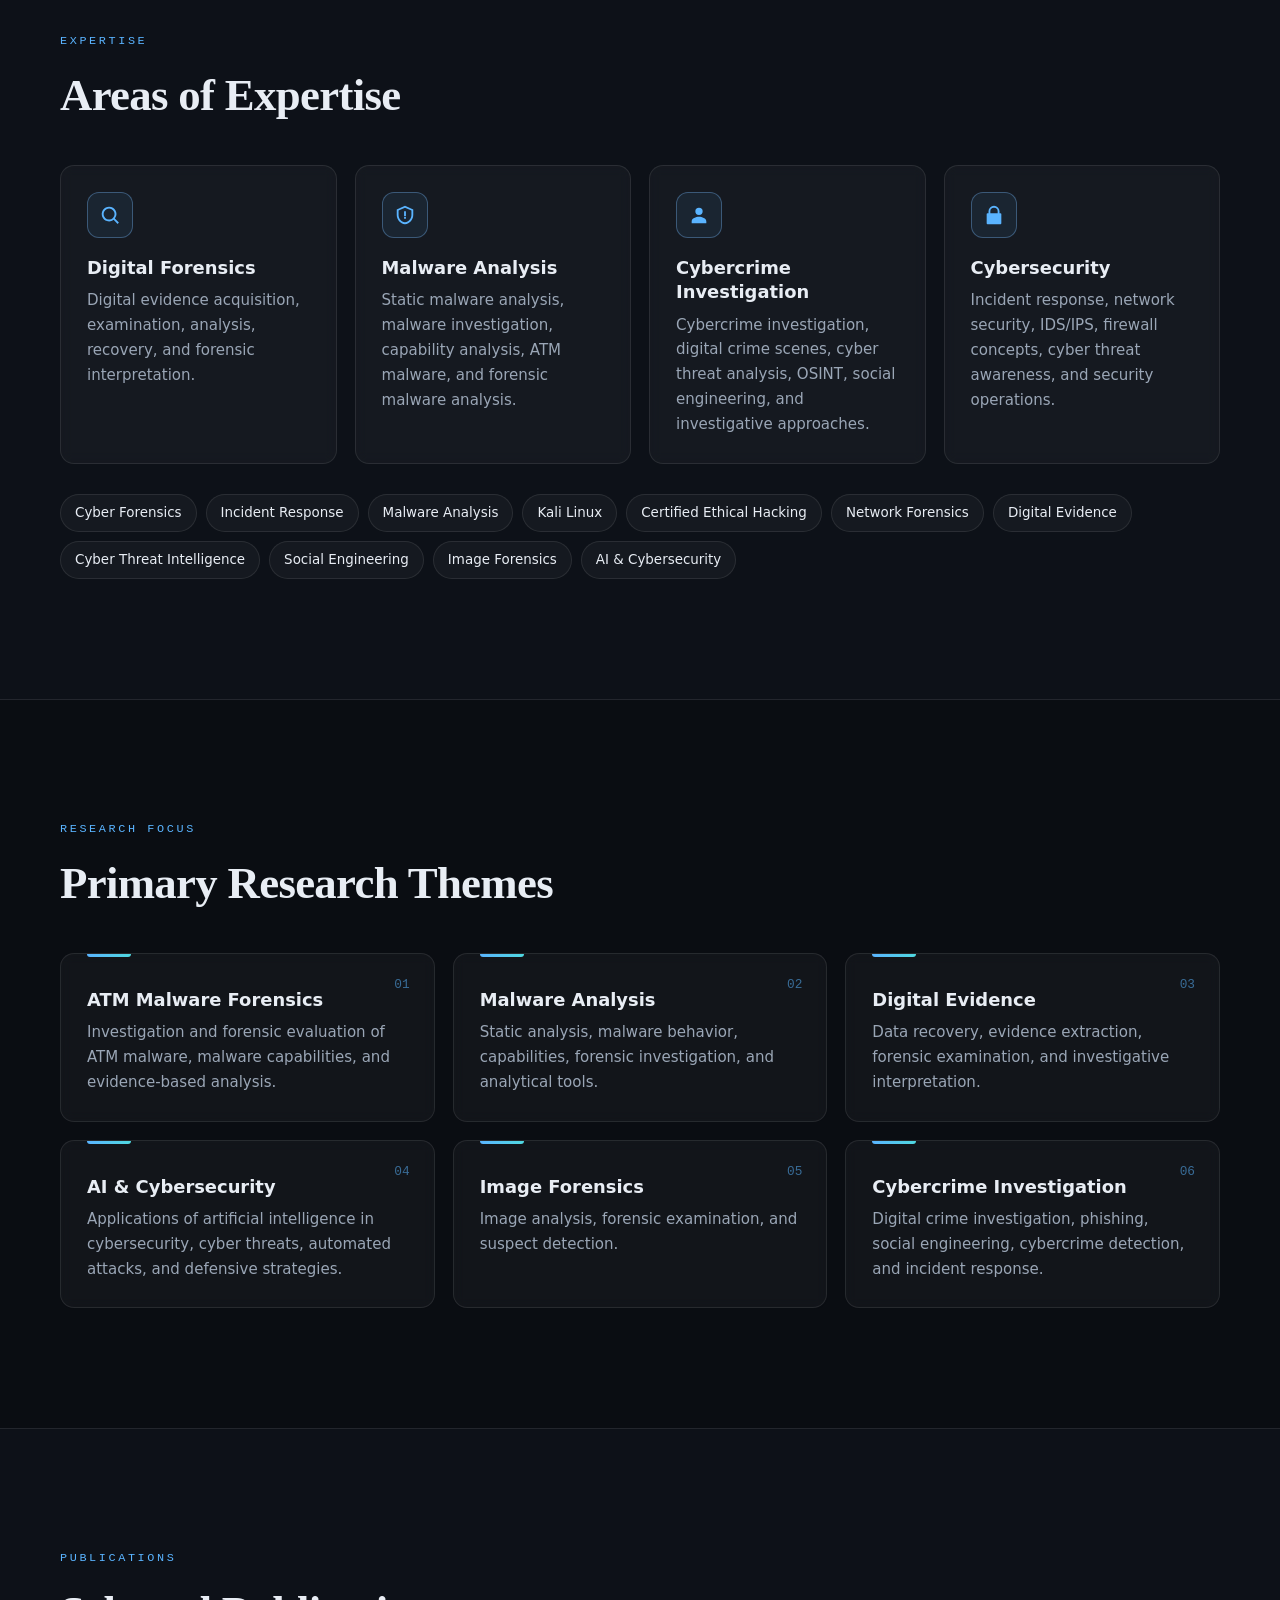
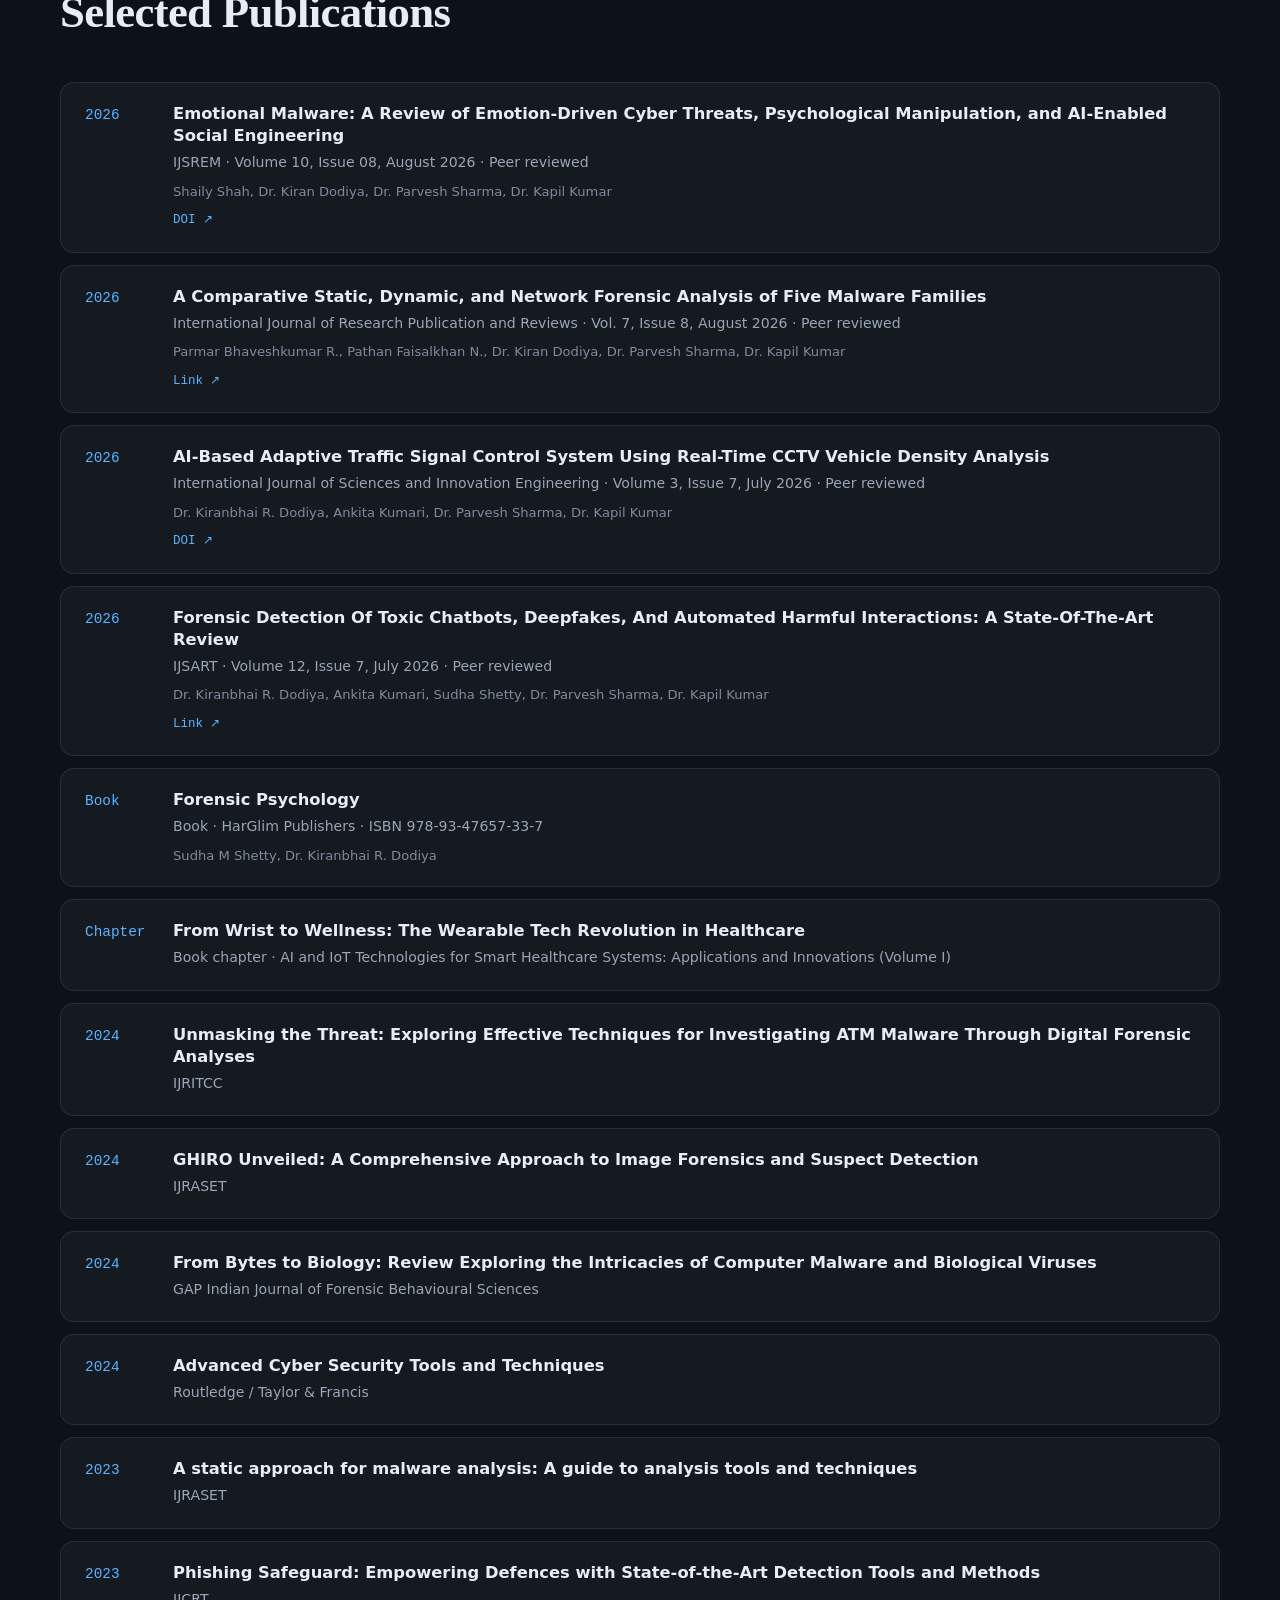
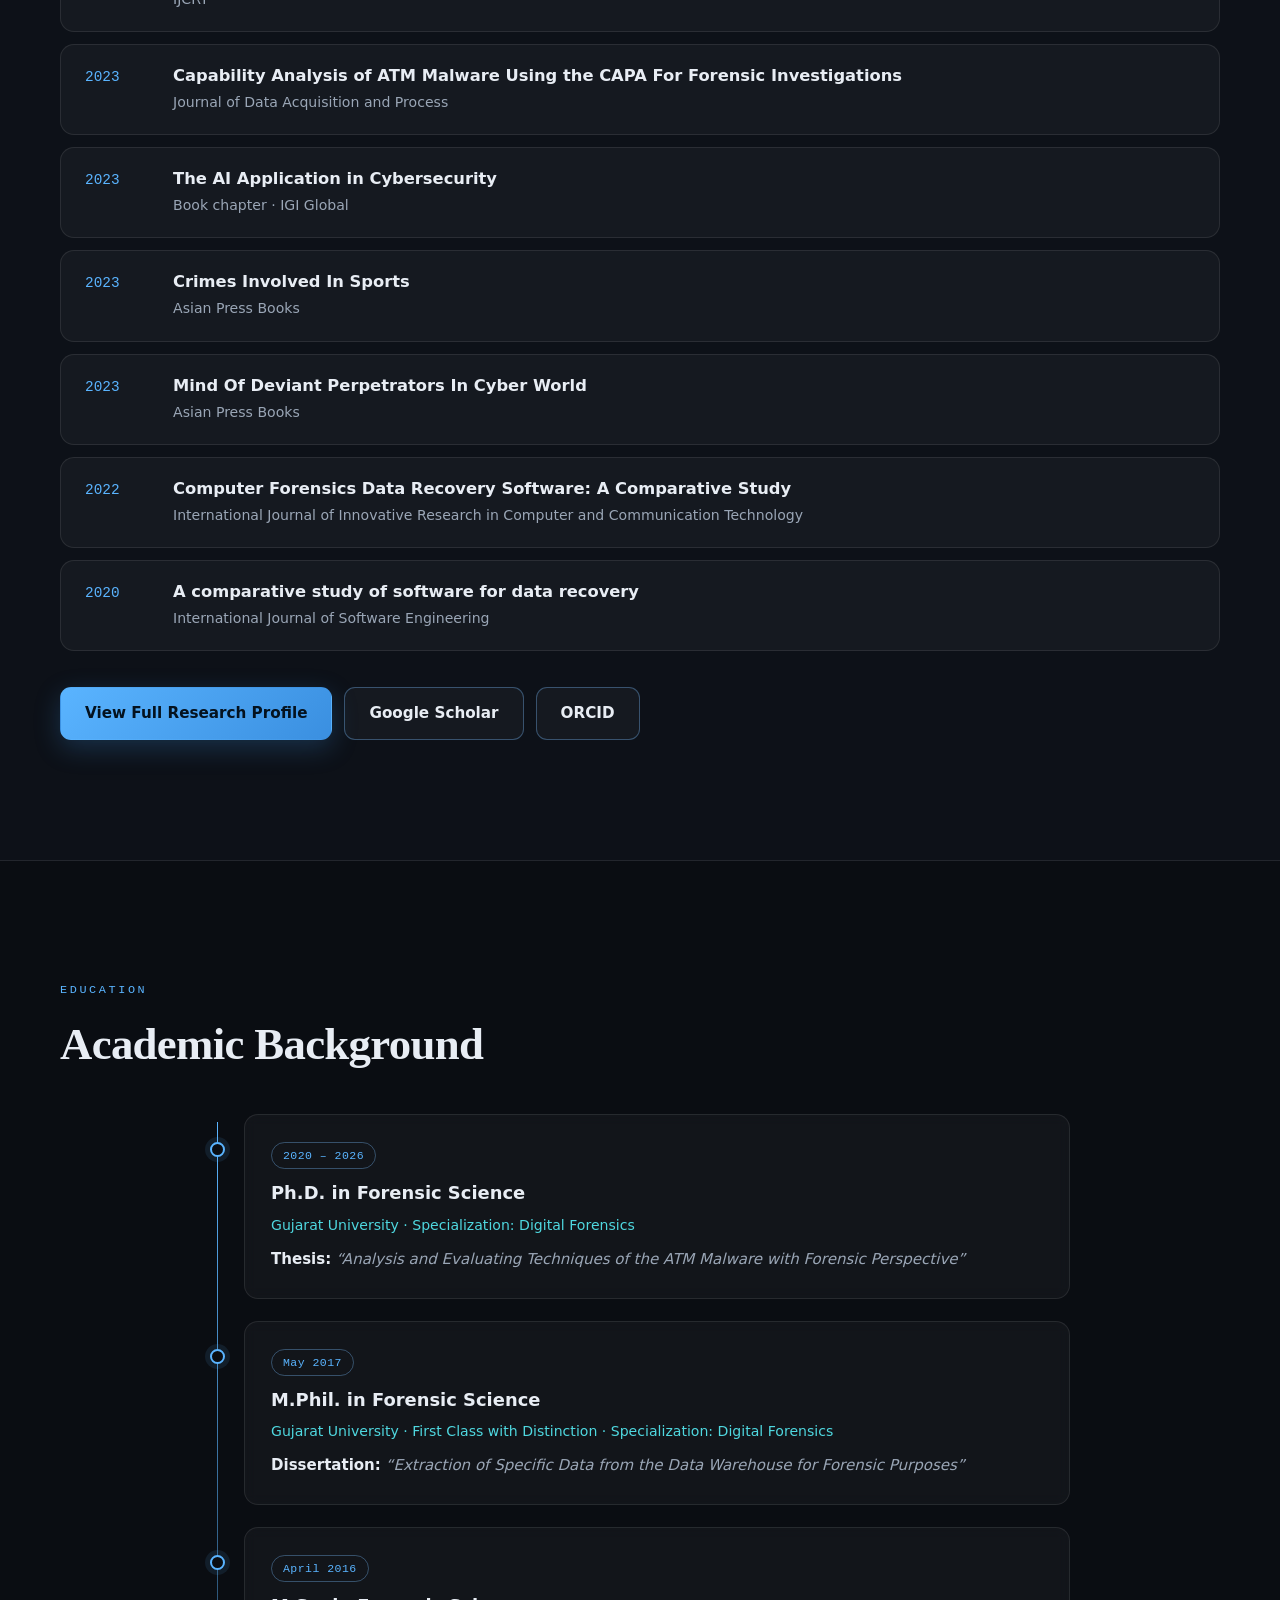
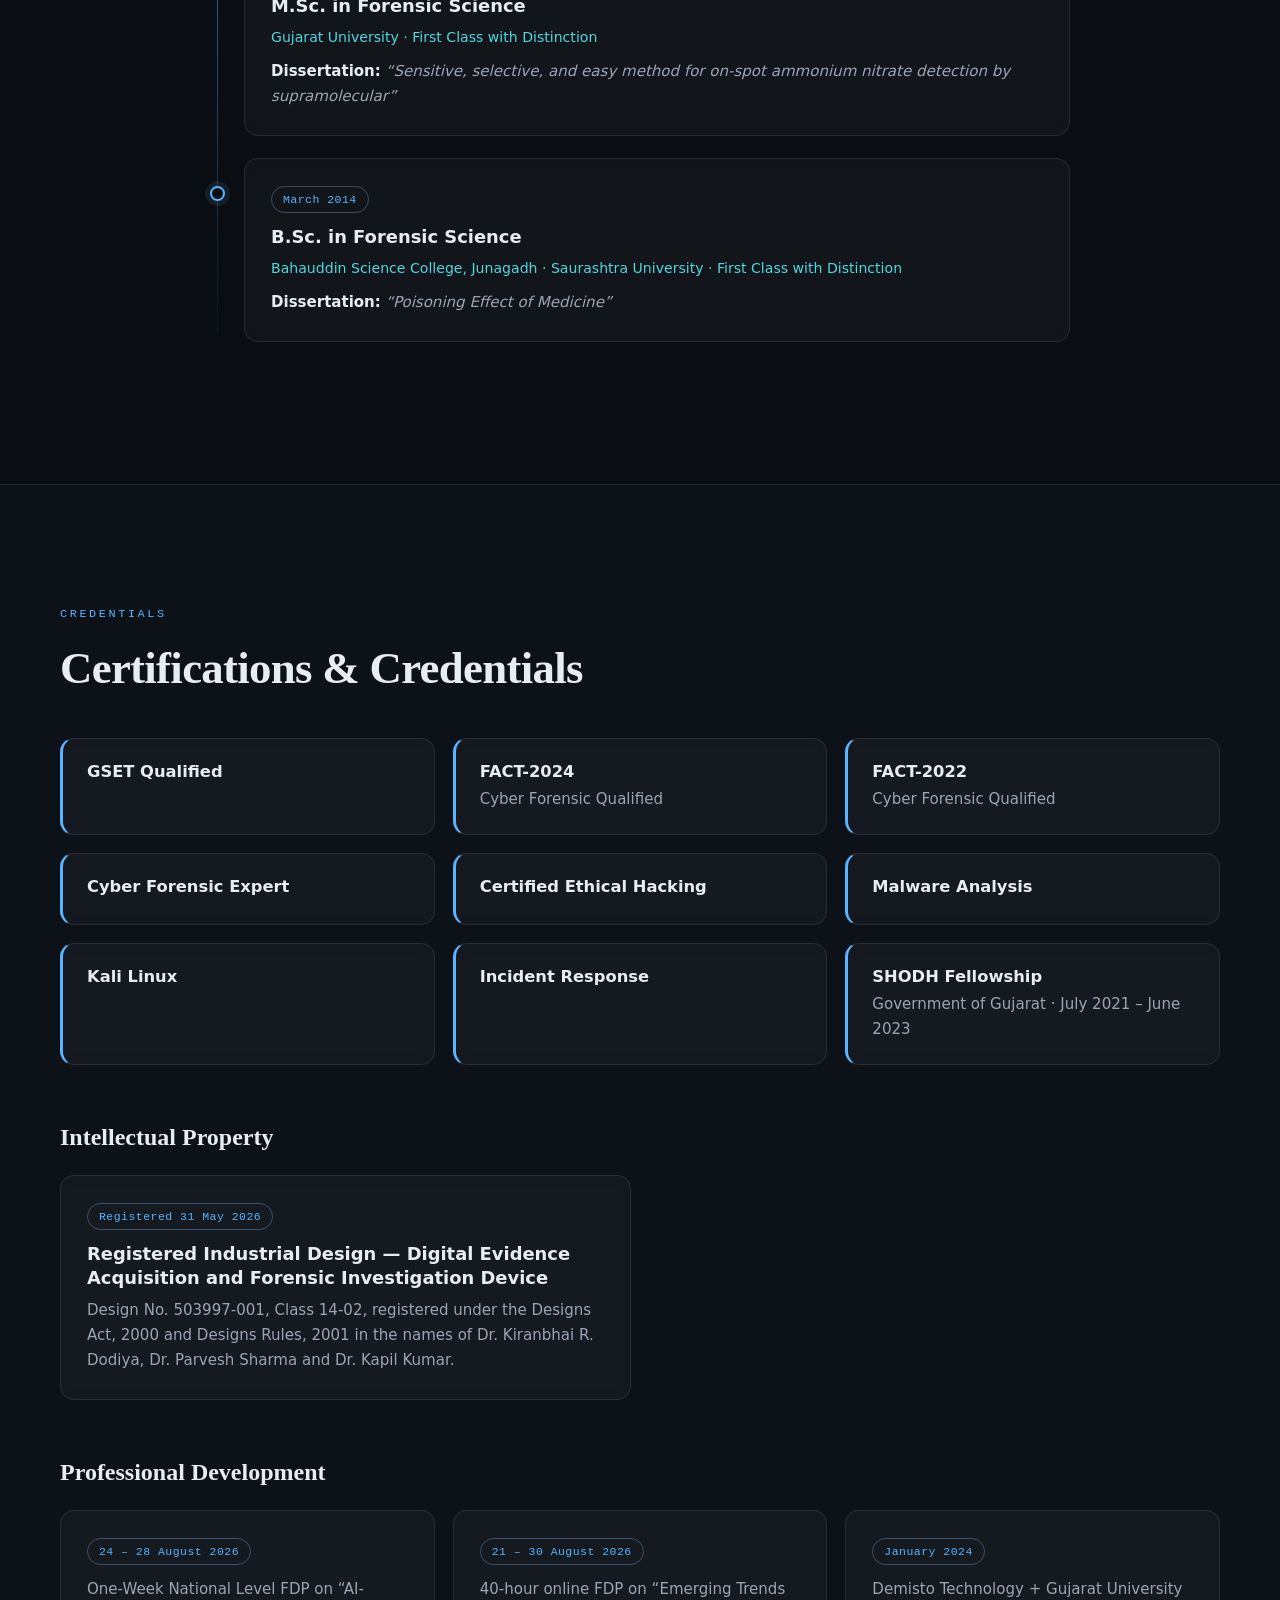
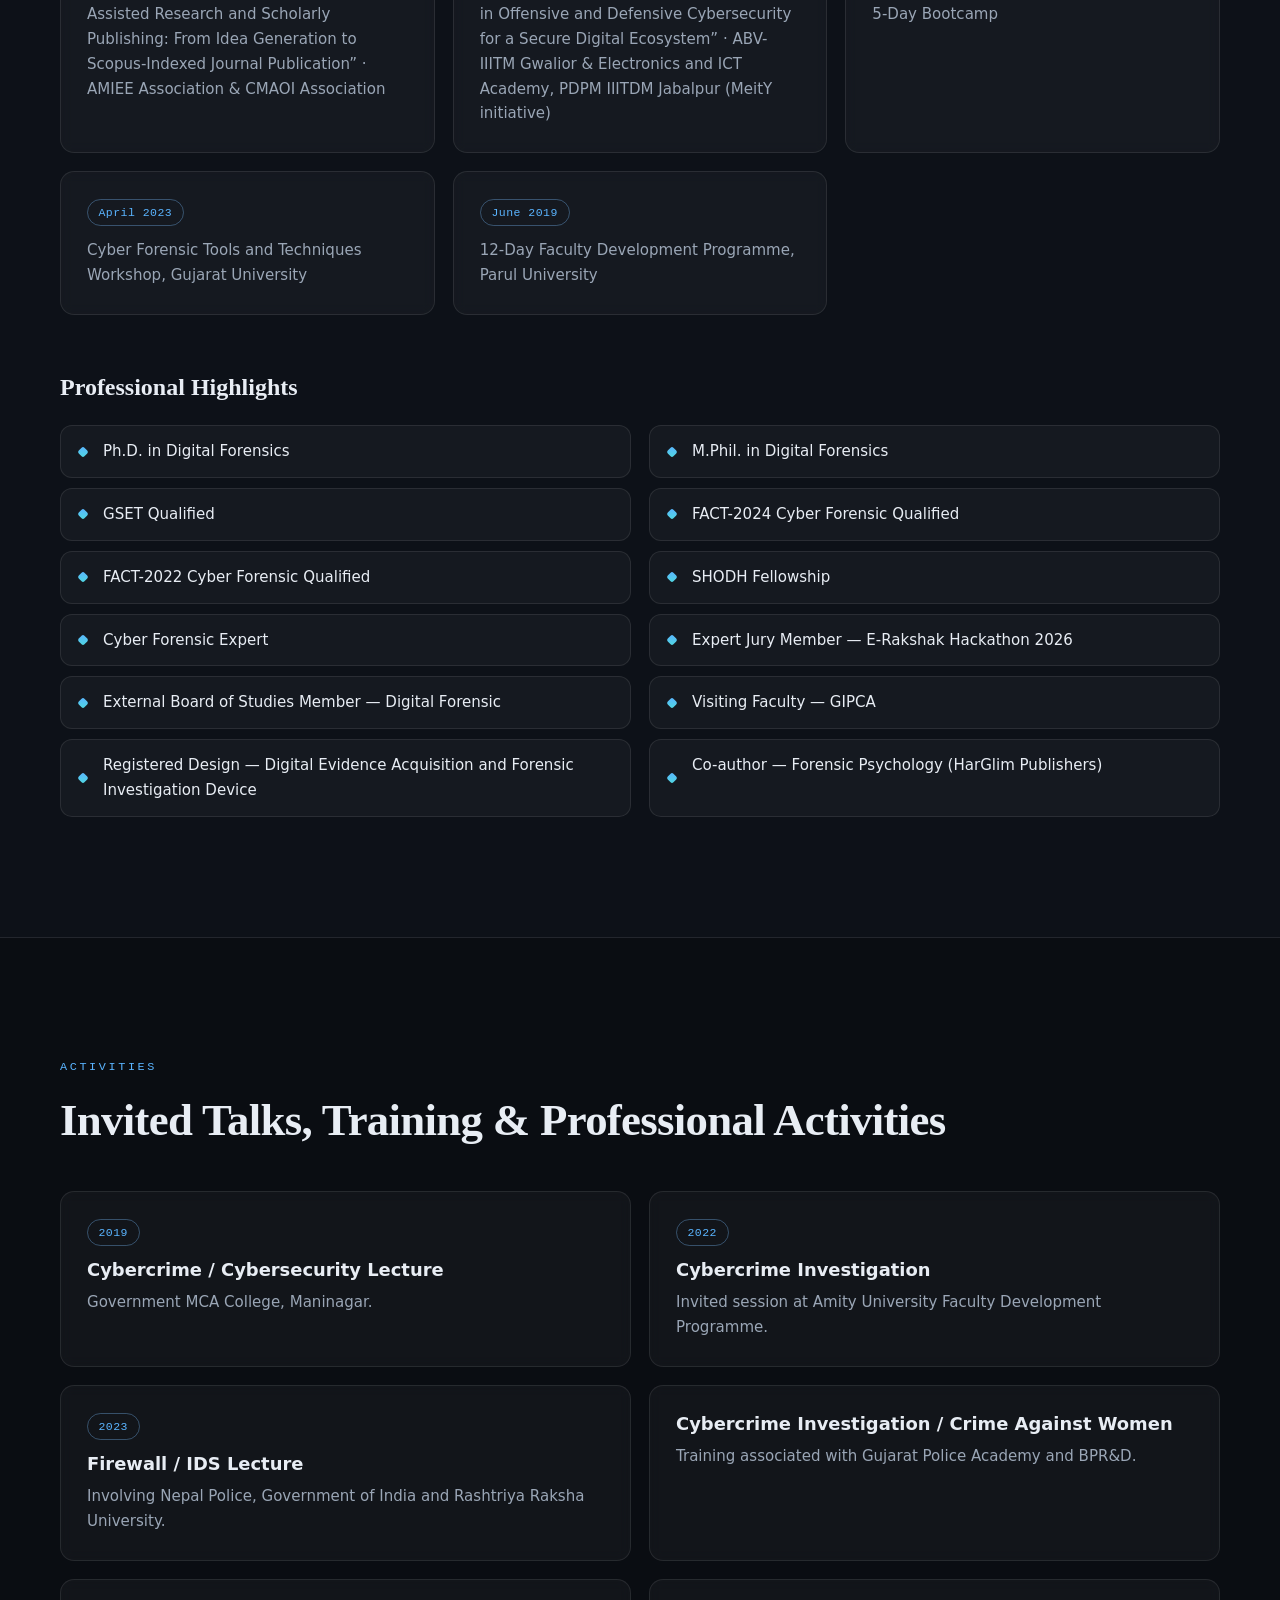
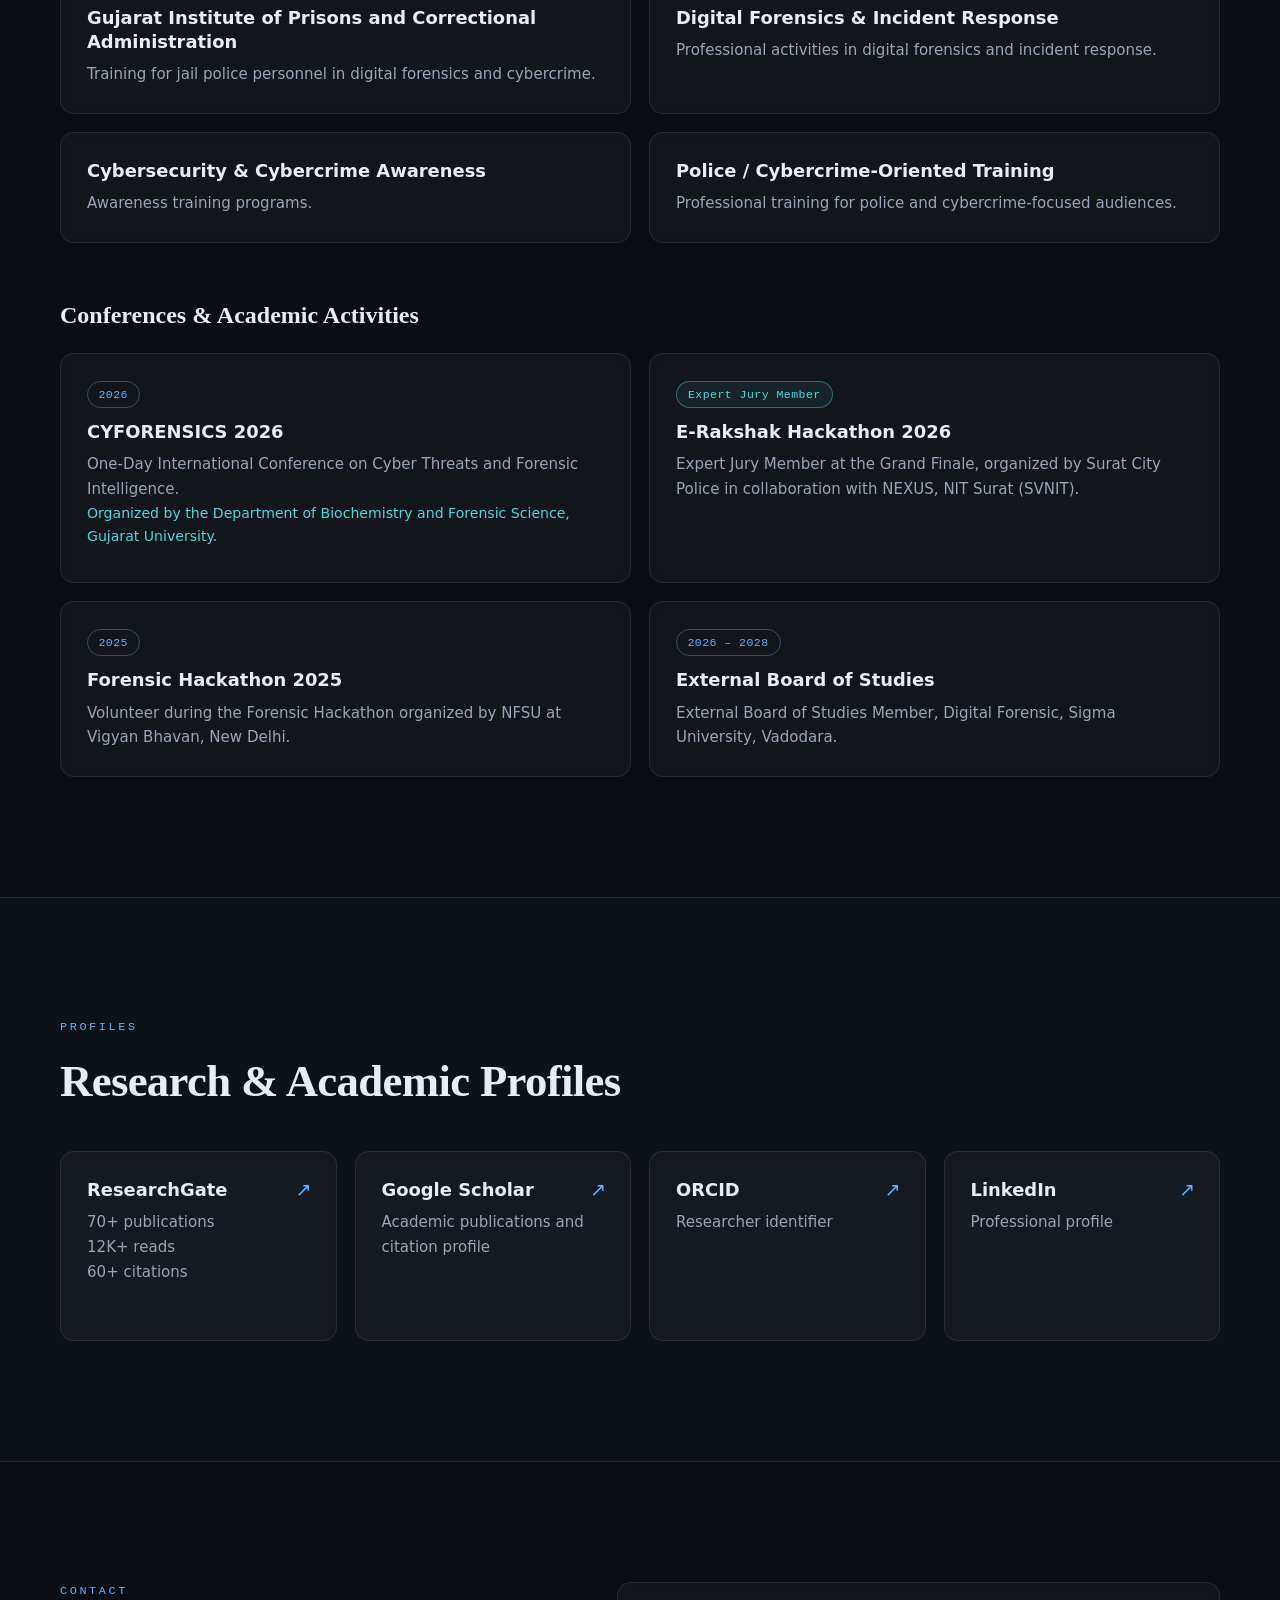
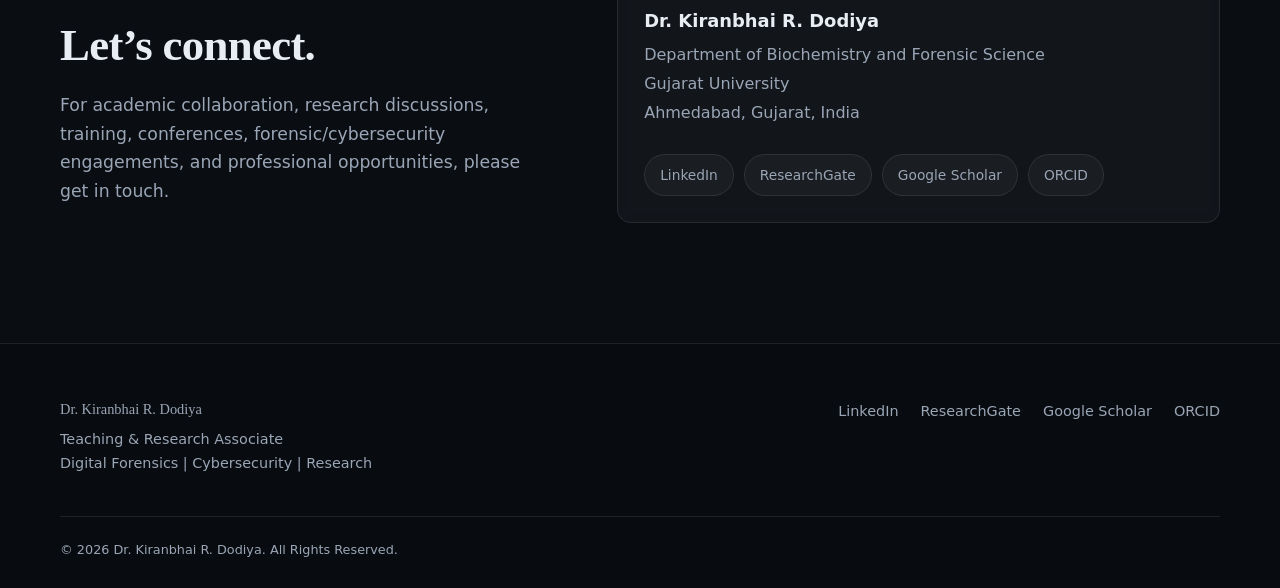
==== commit 120937d7: "Add files via upload" ====
--- a/index.html
+++ b/index.html
@@ -249,18 +249,24 @@
         <h2 id="pub-title">Selected Publications</h2>
       </div>
       <ol class="pubs">
-        <li class="pub reveal"><span class="pub-year">2020</span><div><h3>A comparative study of software for data recovery</h3><p>International Journal of Software Engineering</p></div></li>
-        <li class="pub reveal"><span class="pub-year">2022</span><div><h3>Computer Forensics Data Recovery Software: A Comparative Study</h3><p>International Journal of Innovative Research in Computer and Communication Technology</p></div></li>
+        <li class="pub reveal"><span class="pub-year">2026</span><div><h3>Emotional Malware: A Review of Emotion-Driven Cyber Threats, Psychological Manipulation, and AI-Enabled Social Engineering</h3><p>IJSREM · Volume 10, Issue 08, August 2026 · Peer reviewed</p><p class="pub-authors">Shaily Shah, Dr. Kiran Dodiya, Dr. Parvesh Sharma, Dr. Kapil Kumar</p><a class="pub-link" href="https://doi.org/10.55041/IJSREM66921" target="_blank" rel="noopener noreferrer">DOI ↗</a></div></li>
+        <li class="pub reveal"><span class="pub-year">2026</span><div><h3>A Comparative Static, Dynamic, and Network Forensic Analysis of Five Malware Families</h3><p>International Journal of Research Publication and Reviews · Vol. 7, Issue 8, August 2026 · Peer reviewed</p><p class="pub-authors">Parmar Bhaveshkumar R., Pathan Faisalkhan N., Dr. Kiran Dodiya, Dr. Parvesh Sharma, Dr. Kapil Kumar</p><a class="pub-link" href="https://shorturl.at/VjEbp" target="_blank" rel="noopener noreferrer">Link ↗</a></div></li>
+        <li class="pub reveal"><span class="pub-year">2026</span><div><h3>AI-Based Adaptive Traffic Signal Control System Using Real-Time CCTV Vehicle Density Analysis</h3><p>International Journal of Sciences and Innovation Engineering · Volume 3, Issue 7, July 2026 · Peer reviewed</p><p class="pub-authors">Dr. Kiranbhai R. Dodiya, Ankita Kumari, Dr. Parvesh Sharma, Dr. Kapil Kumar</p><a class="pub-link" href="https://doi.org/10.70849/ijsci03072678887" target="_blank" rel="noopener noreferrer">DOI ↗</a></div></li>
+        <li class="pub reveal"><span class="pub-year">2026</span><div><h3>Forensic Detection Of Toxic Chatbots, Deepfakes, And Automated Harmful Interactions: A State-Of-The-Art Review</h3><p>IJSART · Volume 12, Issue 7, July 2026 · Peer reviewed</p><p class="pub-authors">Dr. Kiranbhai R. Dodiya, Ankita Kumari, Sudha Shetty, Dr. Parvesh Sharma, Dr. Kapil Kumar</p><a class="pub-link" href="https://l1nq.com/damebci" target="_blank" rel="noopener noreferrer">Link ↗</a></div></li>
+        <li class="pub reveal"><span class="pub-year">Book</span><div><h3>Forensic Psychology</h3><p>Book · HarGlim Publishers · ISBN 978-93-47657-33-7</p><p class="pub-authors">Sudha M Shetty, Dr. Kiranbhai R. Dodiya</p></div></li>
+        <li class="pub reveal"><span class="pub-year">Chapter</span><div><h3>From Wrist to Wellness: The Wearable Tech Revolution in Healthcare</h3><p>Book chapter · AI and IoT Technologies for Smart Healthcare Systems: Applications and Innovations (Volume I)</p></div></li>
+        <li class="pub reveal"><span class="pub-year">2024</span><div><h3>Unmasking the Threat: Exploring Effective Techniques for Investigating ATM Malware Through Digital Forensic Analyses</h3><p>IJRITCC</p></div></li>
+        <li class="pub reveal"><span class="pub-year">2024</span><div><h3>GHIRO Unveiled: A Comprehensive Approach to Image Forensics and Suspect Detection</h3><p>IJRASET</p></div></li>
+        <li class="pub reveal"><span class="pub-year">2024</span><div><h3>From Bytes to Biology: Review Exploring the Intricacies of Computer Malware and Biological Viruses</h3><p>GAP Indian Journal of Forensic Behavioural Sciences</p></div></li>
+        <li class="pub reveal"><span class="pub-year">2024</span><div><h3>Advanced Cyber Security Tools and Techniques</h3><p>Routledge / Taylor &amp; Francis</p></div></li>
         <li class="pub reveal"><span class="pub-year">2023</span><div><h3>A static approach for malware analysis: A guide to analysis tools and techniques</h3><p>IJRASET</p></div></li>
         <li class="pub reveal"><span class="pub-year">2023</span><div><h3>Phishing Safeguard: Empowering Defences with State-of-the-Art Detection Tools and Methods</h3><p>IJCRT</p></div></li>
         <li class="pub reveal"><span class="pub-year">2023</span><div><h3>Capability Analysis of ATM Malware Using the CAPA For Forensic Investigations</h3><p>Journal of Data Acquisition and Process</p></div></li>
-        <li class="pub reveal"><span class="pub-year">2024</span><div><h3>Unmasking the Threat: Exploring Effective Techniques for Investigating ATM Malware Through Digital Forensic Analyses</h3><p>IJRITCC</p></div></li>
-        <li class="pub reveal"><span class="pub-year">2024</span><div><h3>GHIRO Unveiled: A Comprehensive Approach to Image Forensics and Suspect Detection</h3><p>IJRASET</p></div></li>
-        <li class="pub reveal"><span class="pub-year">2024</span><div><h3>From Bytes to Biology: Review Exploring the Intricacies of Computer Malware and Biological Viruses</h3><p>GAP Indian Journal of Forensic Behavioural Sciences</p></div></li>
         <li class="pub reveal"><span class="pub-year">2023</span><div><h3>The AI Application in Cybersecurity</h3><p>Book chapter · IGI Global</p></div></li>
-        <li class="pub reveal"><span class="pub-year">2024</span><div><h3>Advanced Cyber Security Tools and Techniques</h3><p>Routledge / Taylor &amp; Francis</p></div></li>
         <li class="pub reveal"><span class="pub-year">2023</span><div><h3>Crimes Involved In Sports</h3><p>Asian Press Books</p></div></li>
         <li class="pub reveal"><span class="pub-year">2023</span><div><h3>Mind Of Deviant Perpetrators In Cyber World</h3><p>Asian Press Books</p></div></li>
+        <li class="pub reveal"><span class="pub-year">2022</span><div><h3>Computer Forensics Data Recovery Software: A Comparative Study</h3><p>International Journal of Innovative Research in Computer and Communication Technology</p></div></li>
+        <li class="pub reveal"><span class="pub-year">2020</span><div><h3>A comparative study of software for data recovery</h3><p>International Journal of Software Engineering</p></div></li>
       </ol>
       <div class="pub-cta reveal">
         <a class="btn btn-primary" href="https://www.researchgate.net/profile/Kiranbhai-Dodiya" target="_blank" rel="noopener noreferrer">View Full Research Profile</a>
@@ -309,8 +315,16 @@
         <article class="card cred reveal"><h3>SHODH Fellowship</h3><p>Government of Gujarat · July 2021 – June 2023</p></article>
       </div>
 
+
+      <h3 class="sub-head reveal">Intellectual Property</h3>
+      <div class="grid-2">
+        <article class="card feature reveal"><span class="badge">Registered 31 May 2026</span><h3>Registered Industrial Design — Digital Evidence Acquisition and Forensic Investigation Device</h3><p>Design No. 503997-001, Class 14-02, registered under the Designs Act, 2000 and Designs Rules, 2001 in the names of Dr. Kiranbhai R. Dodiya, Dr. Parvesh Sharma and Dr. Kapil Kumar.</p></article>
+      </div>
+
       <h3 class="sub-head reveal">Professional Development</h3>
       <ul class="list-cards">
+        <li class="card reveal"><span class="badge">24 – 28 August 2026</span><p>One-Week National Level FDP on “AI-Assisted Research and Scholarly Publishing: From Idea Generation to Scopus-Indexed Journal Publication” · AMIEE Association &amp; CMAOI Association</p></li>
+        <li class="card reveal"><span class="badge">21 – 30 August 2026</span><p>40-hour online FDP on “Emerging Trends in Offensive and Defensive Cybersecurity for a Secure Digital Ecosystem” · ABV-IIITM Gwalior &amp; Electronics and ICT Academy, PDPM IIITDM Jabalpur (MeitY initiative)</p></li>
         <li class="card reveal"><span class="badge">January 2024</span><p>Demisto Technology + Gujarat University 5-Day Bootcamp</p></li>
         <li class="card reveal"><span class="badge">April 2023</span><p>Cyber Forensic Tools and Techniques Workshop, Gujarat University</p></li>
         <li class="card reveal"><span class="badge">June 2019</span><p>12-Day Faculty Development Programme, Parul University</p></li>
@@ -328,6 +342,8 @@
         <li class="reveal">Expert Jury Member — E-Rakshak Hackathon 2026</li>
         <li class="reveal">External Board of Studies Member — Digital Forensic</li>
         <li class="reveal">Visiting Faculty — GIPCA</li>
+        <li class="reveal">Registered Design — Digital Evidence Acquisition and Forensic Investigation Device</li>
+        <li class="reveal">Co-author — Forensic Psychology (HarGlim Publishers)</li>
       </ul>
     </div>
   </section>
--- a/styles.css
+++ b/styles.css
@@ -319,3 +319,9 @@
 
 /* After the entrance finishes, restore snappy hover transitions on revealed cards. */
 .reveal.in.settled { transition-delay: 0s; transition: opacity 0.3s, transform 0.3s, border-color 0.3s, background 0.3s, box-shadow 0.3s; }
+
+/* Publication extras */
+.pub-authors { margin-top: 6px !important; font-size: 0.82rem !important; color: #7f8b9c !important; }
+.pub-link { display: inline-block; margin-top: 8px; font-family: var(--font-mono); font-size: 0.78rem; color: var(--accent); border-bottom: 1px solid transparent; transition: border-color 0.2s; }
+.pub-link:hover { border-color: var(--accent); }
+.pub-year { white-space: nowrap; }
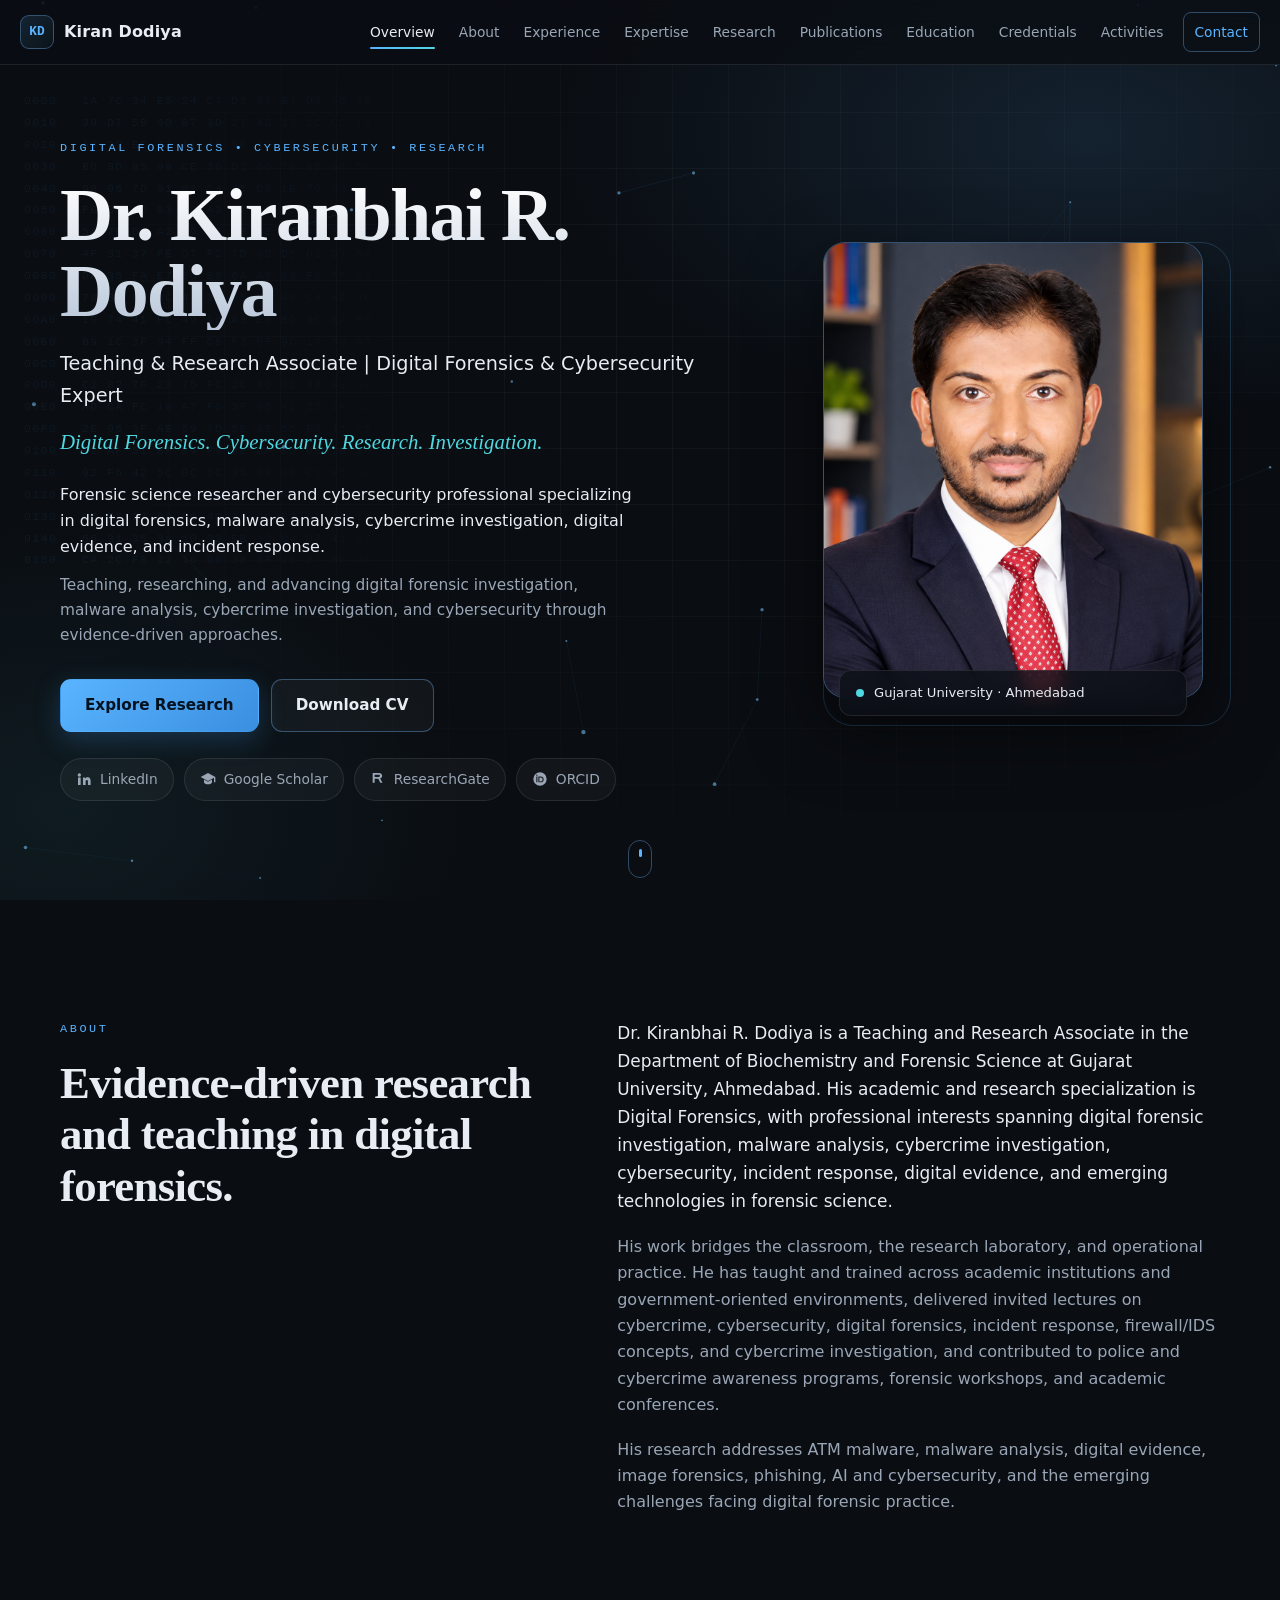
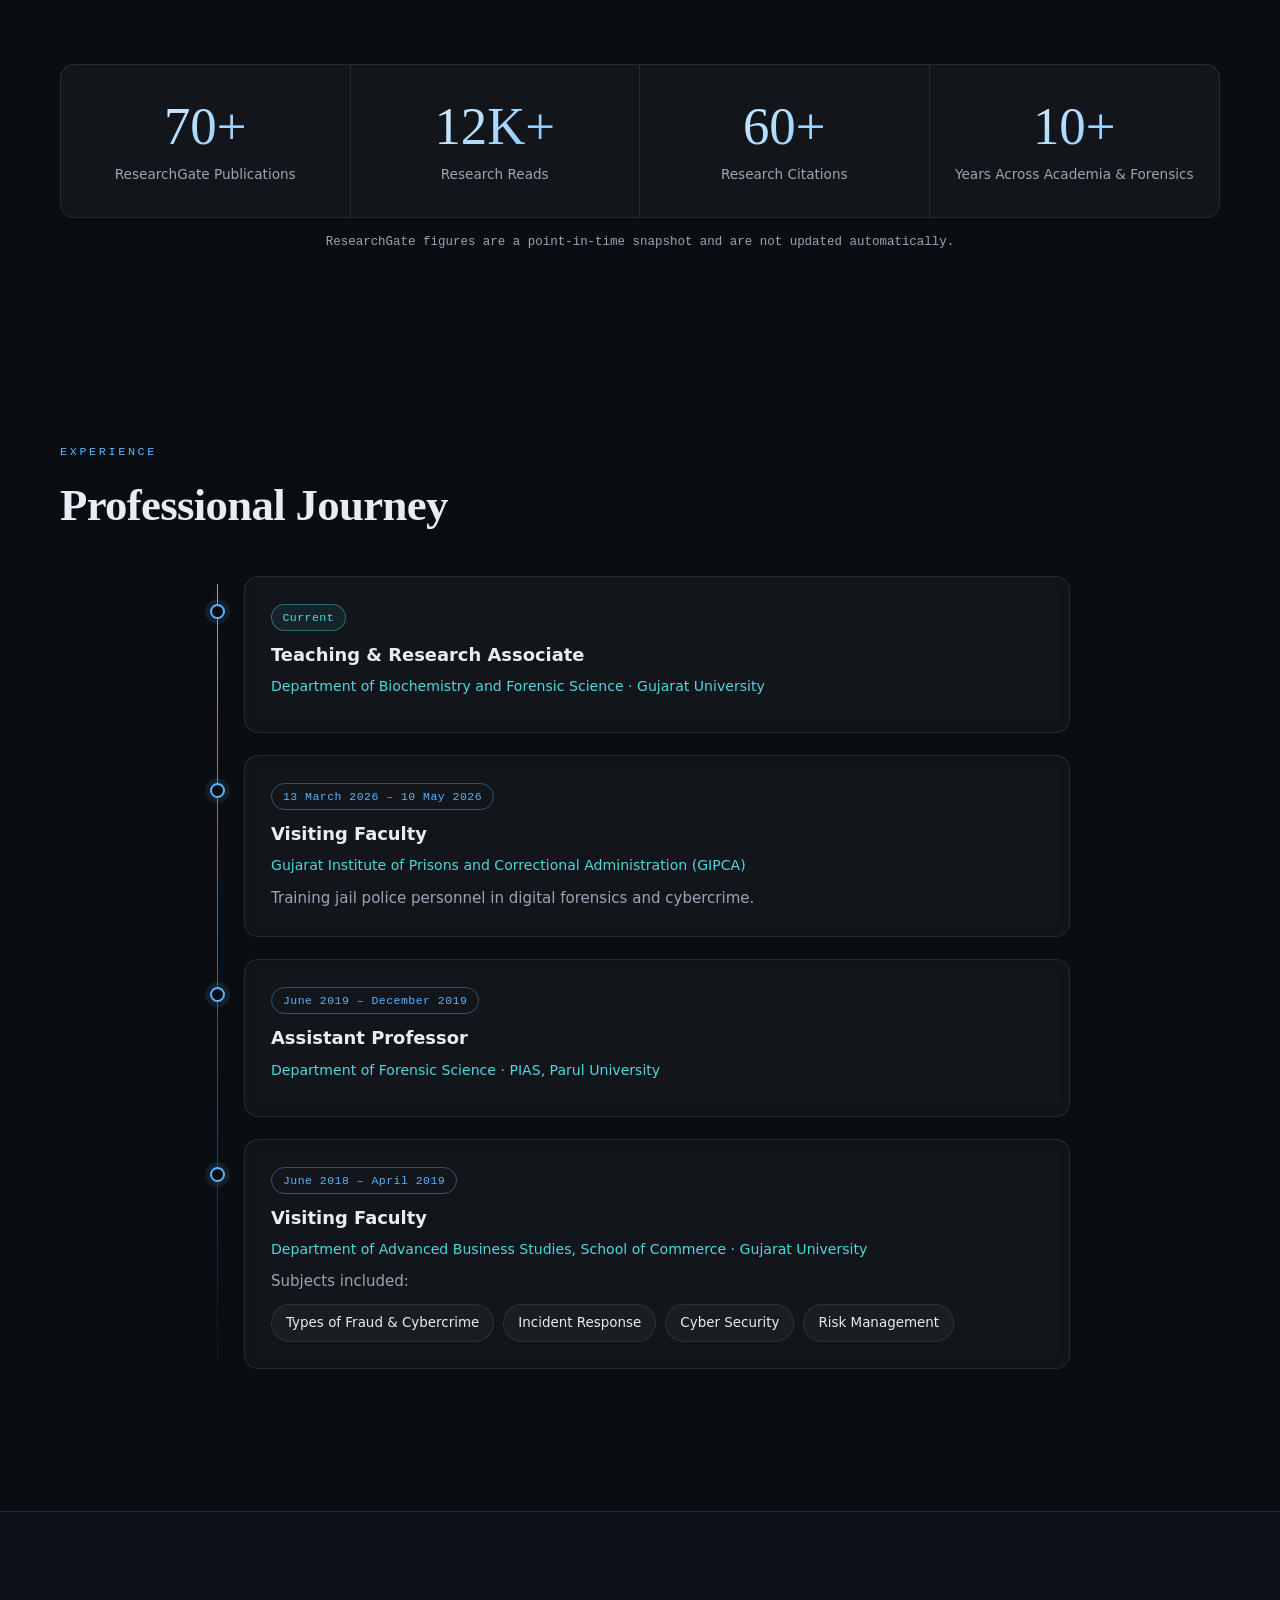
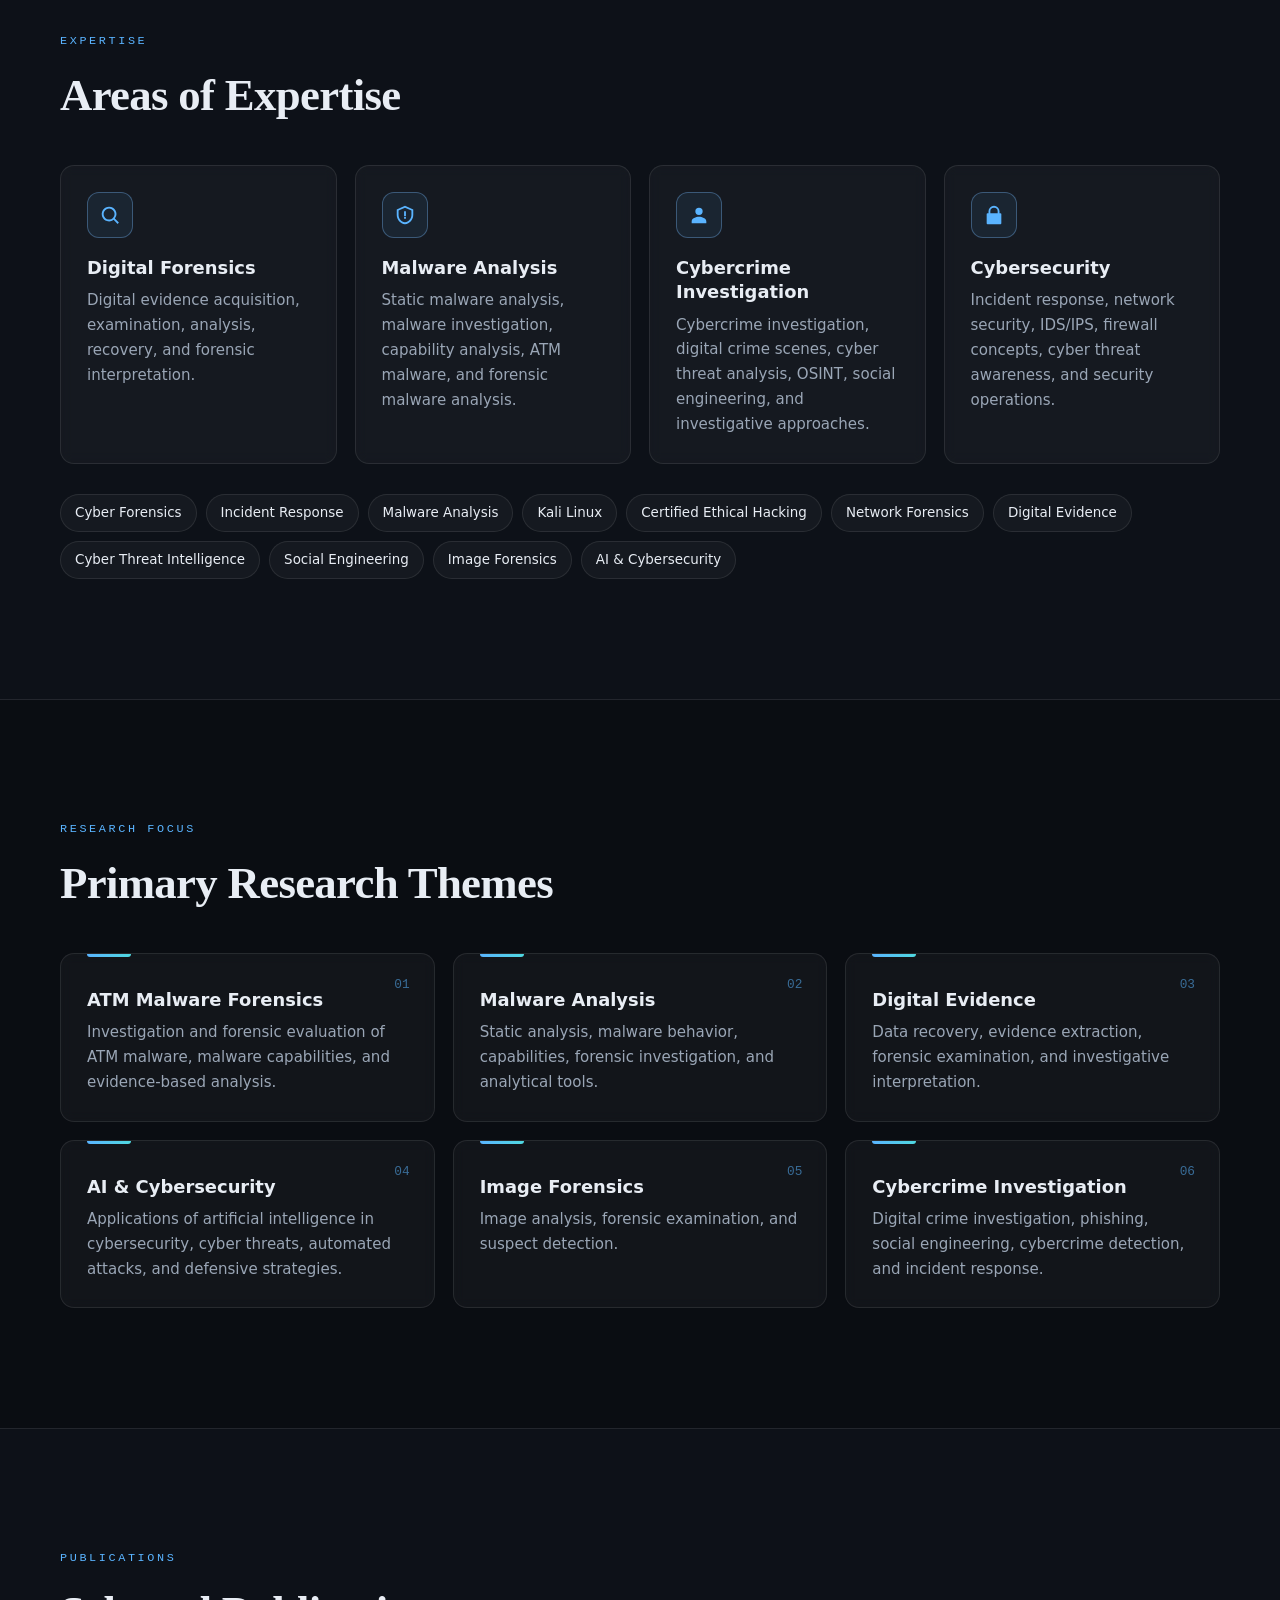
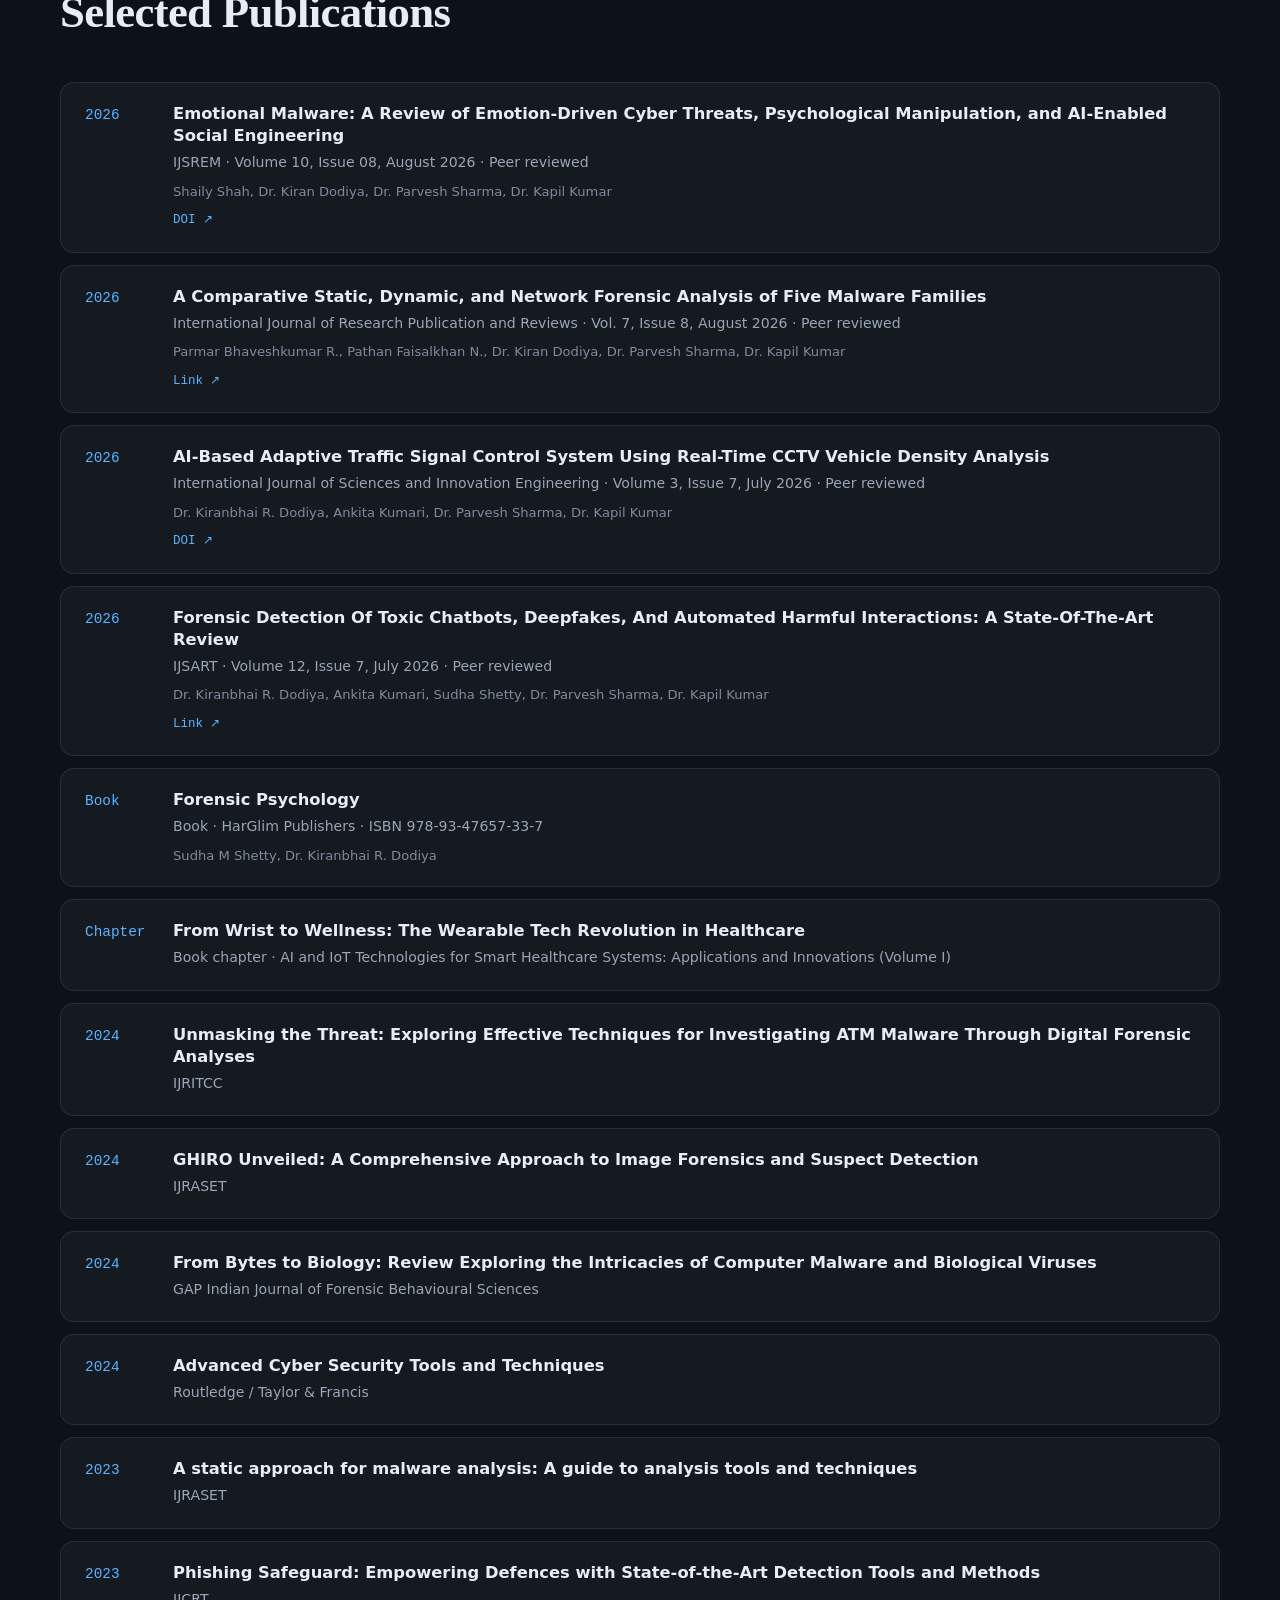
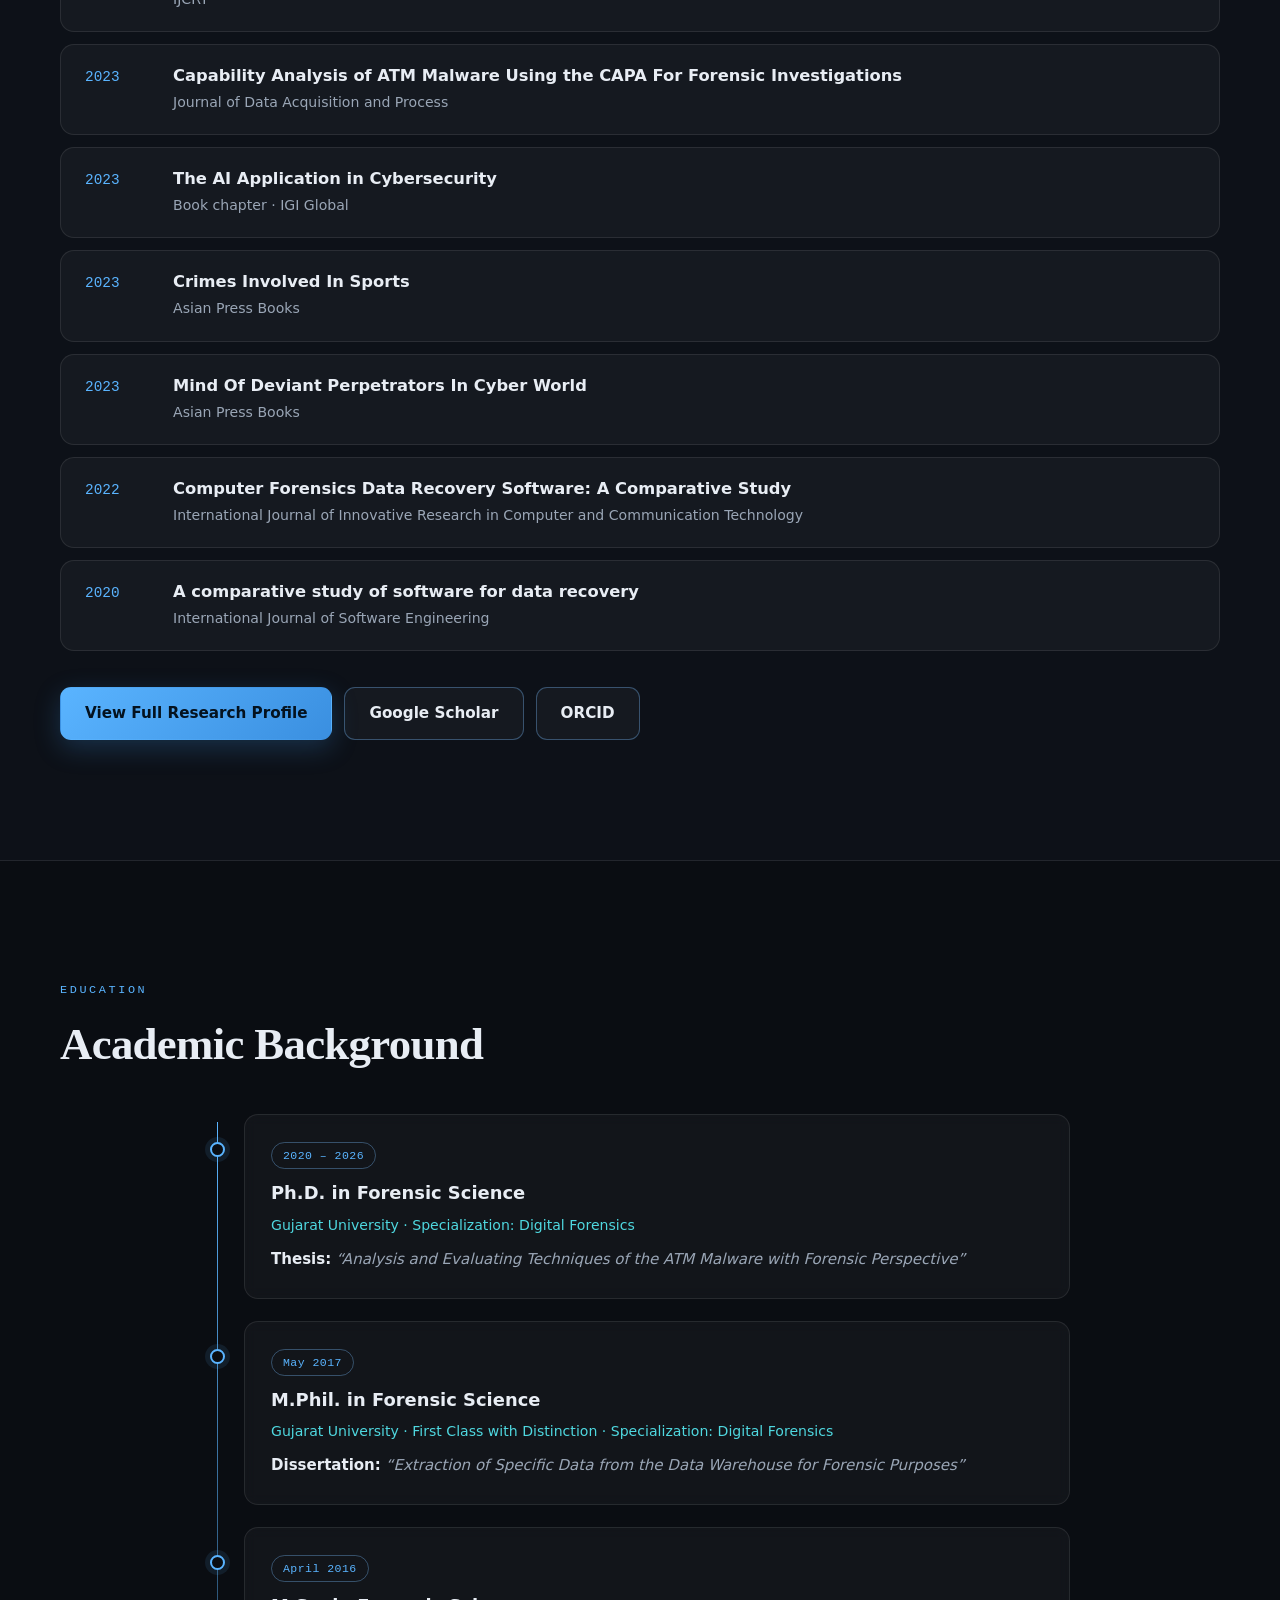
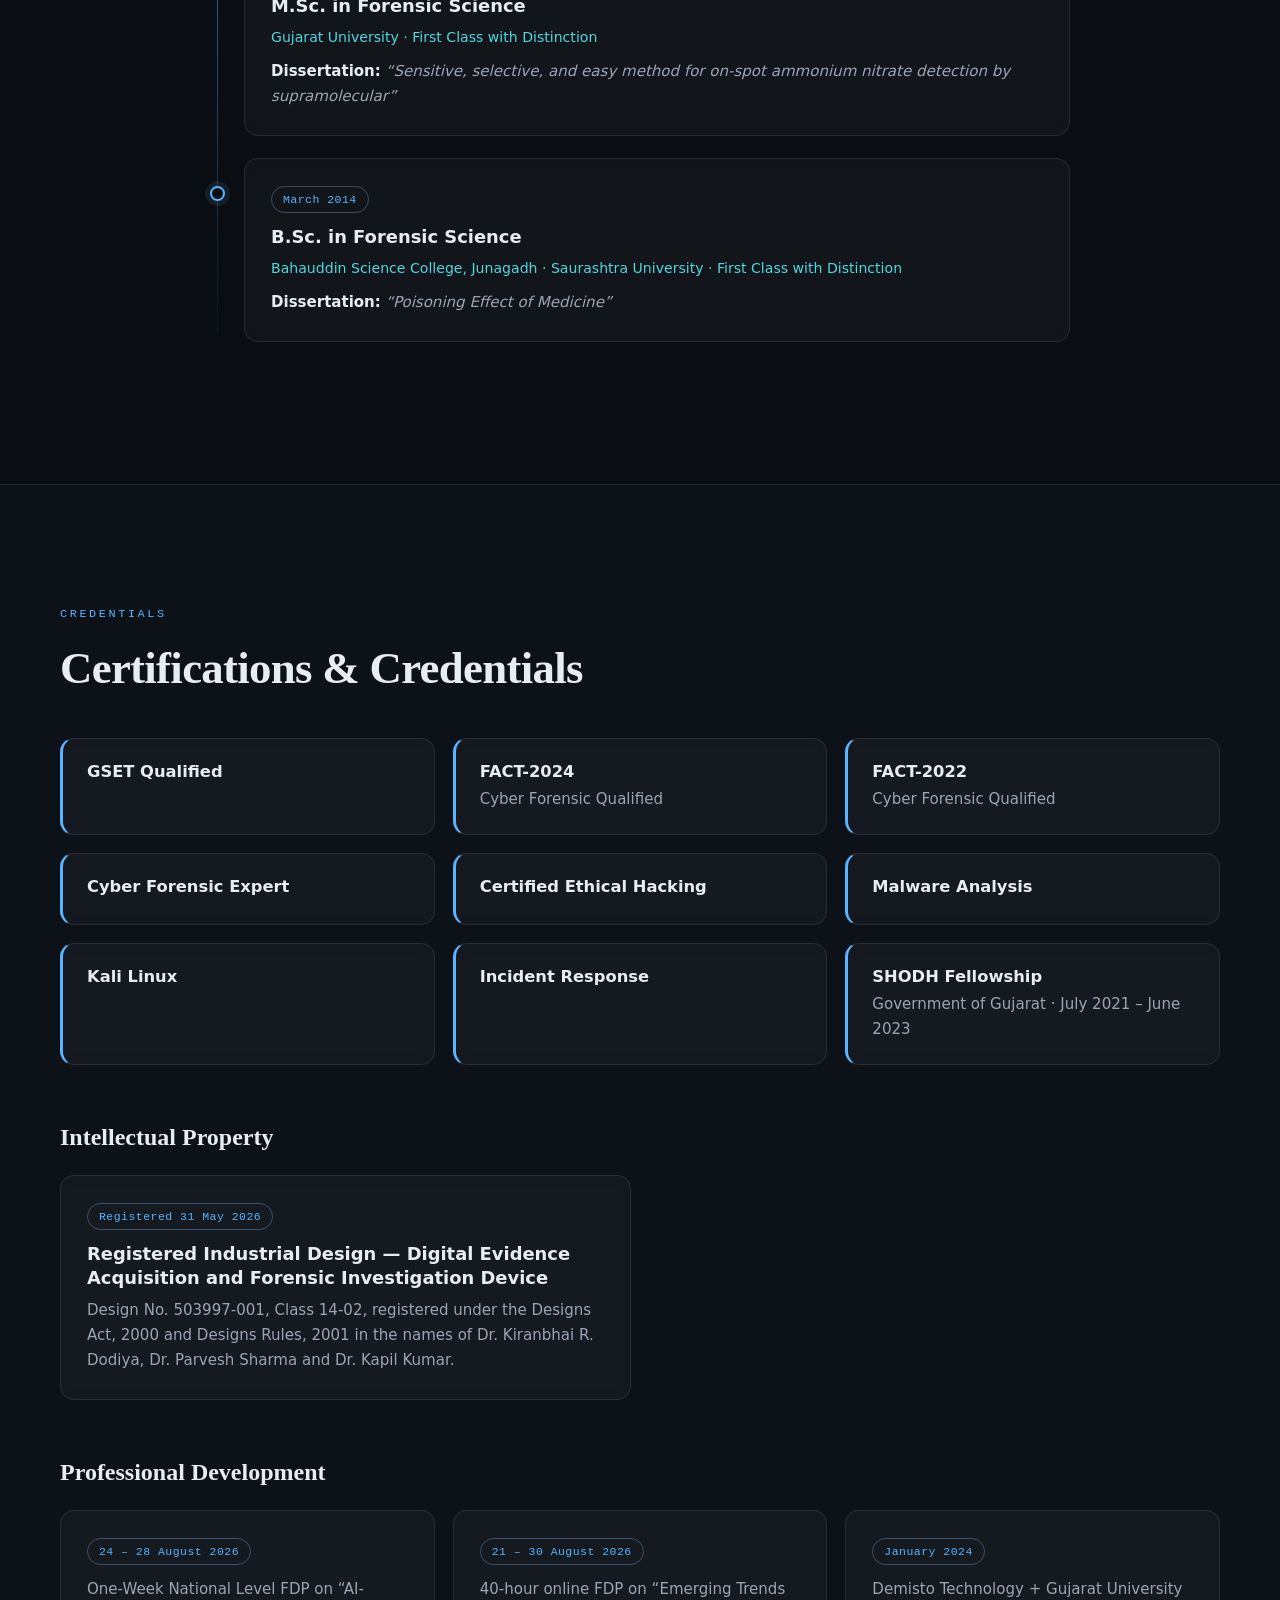
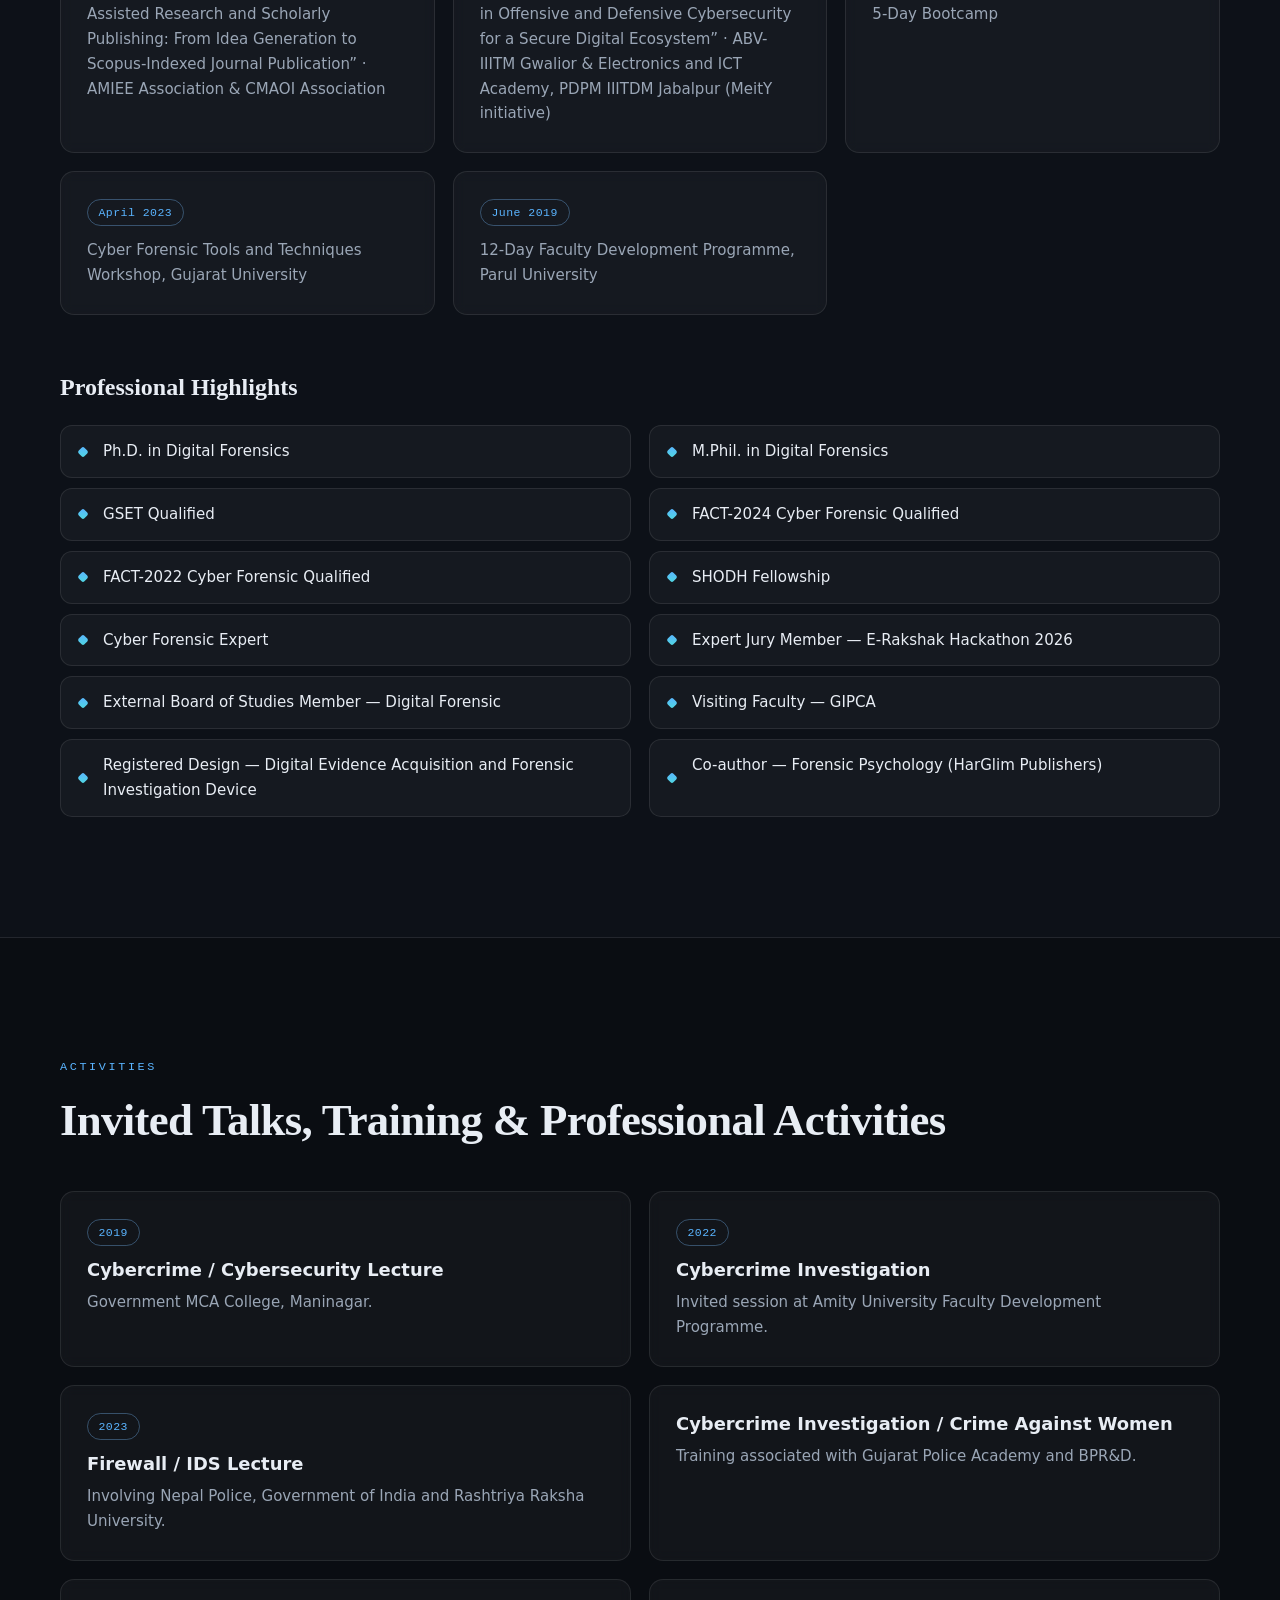
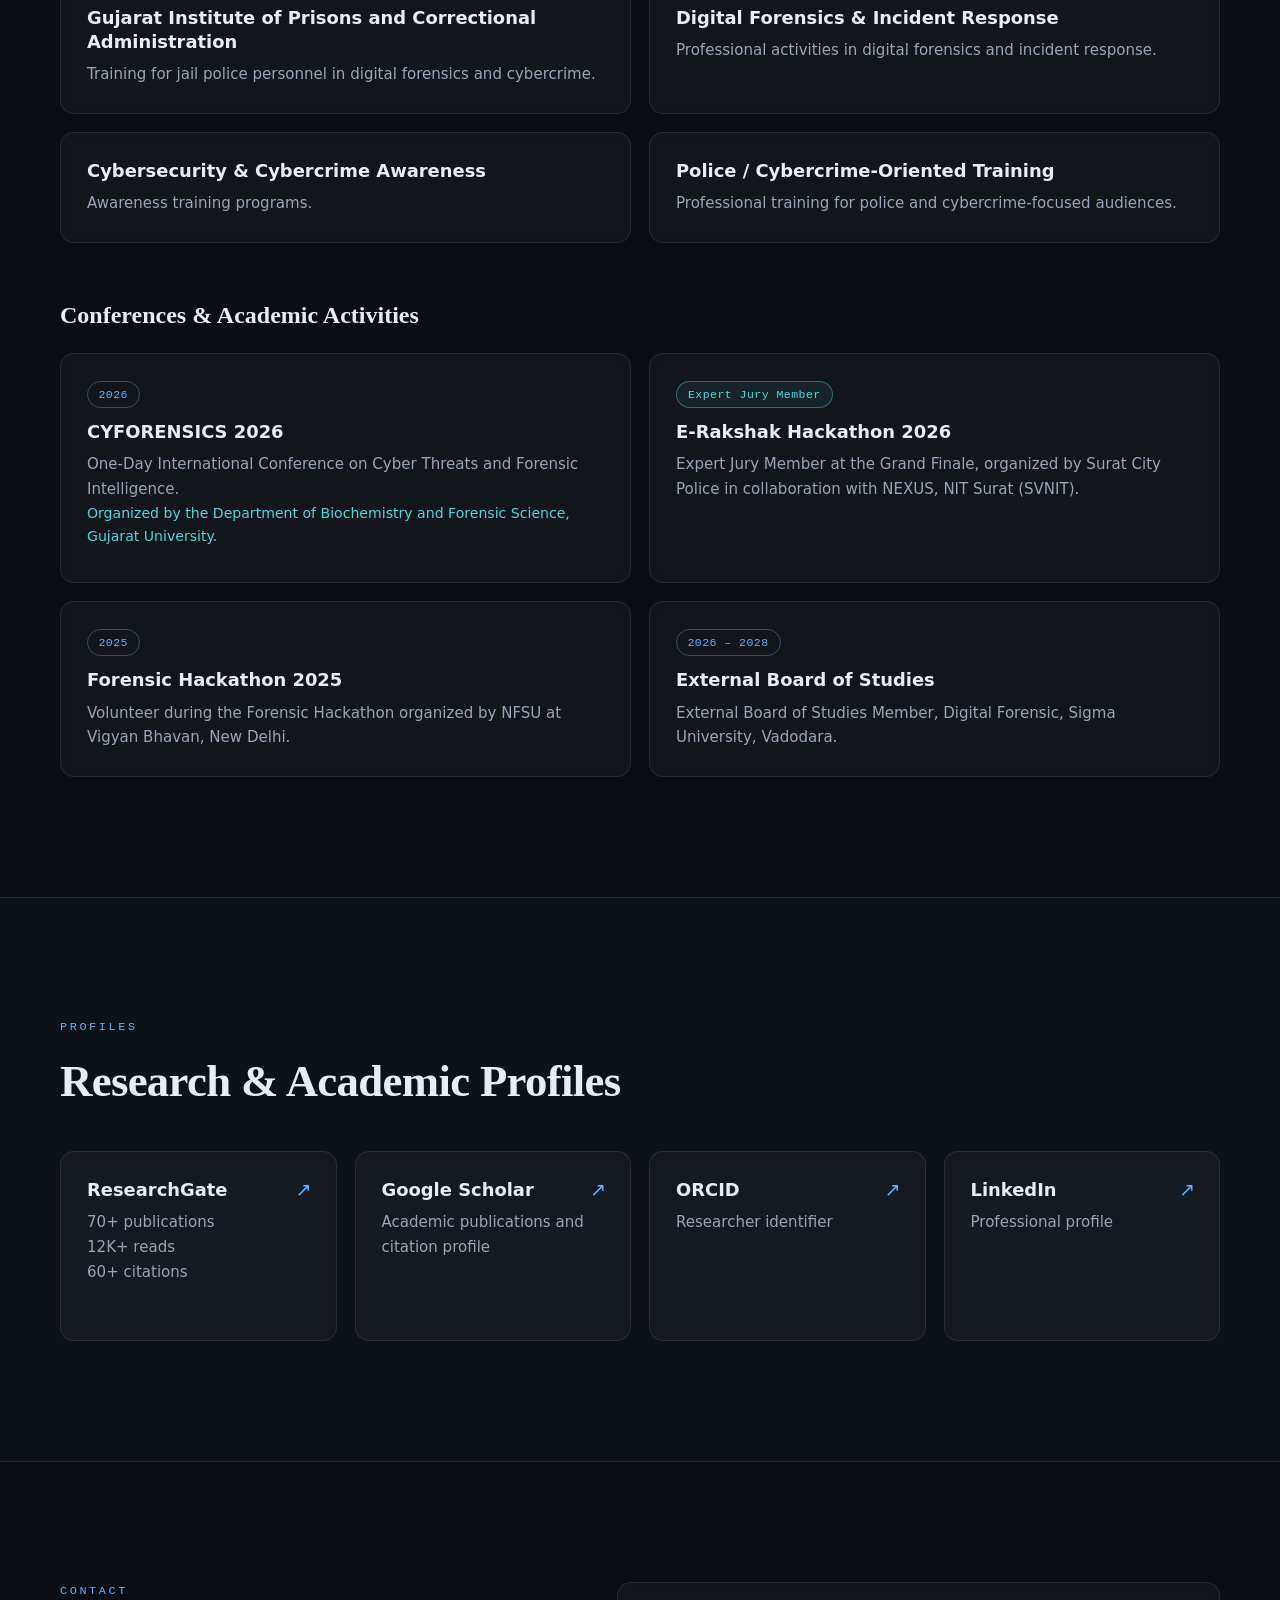
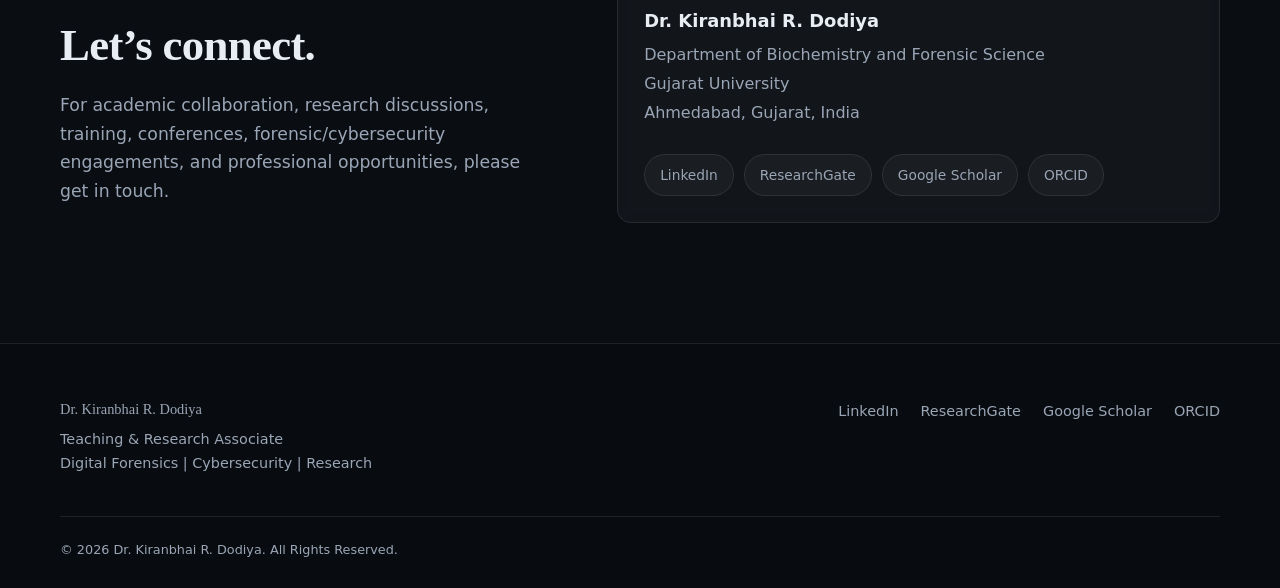
==== commit 85efa588: "Add files via upload" ====
--- a/index.html
+++ b/index.html
@@ -101,7 +101,7 @@
       <div class="hero-photo reveal" >
         <div class="photo-frame">
           <div class="photo-ring" aria-hidden="true"></div>
-          <img src="assets/profile.jpg" onerror="this.onerror=null;this.src='assets/profile-placeholder.svg'" alt="Portrait of Dr. Kiranbhai R. Dodiya, Teaching and Research Associate at Gujarat University" width="520" height="620">
+          <img src="profile.jpg" onerror="this.onerror=null;this.src='assets/profile-placeholder.svg'" alt="Portrait of Dr. Kiranbhai R. Dodiya, Teaching and Research Associate at Gujarat University" width="520" height="620">
           <div class="photo-tag"><span class="dot" aria-hidden="true"></span>Gujarat University · Ahmedabad</div>
         </div>
       </div>
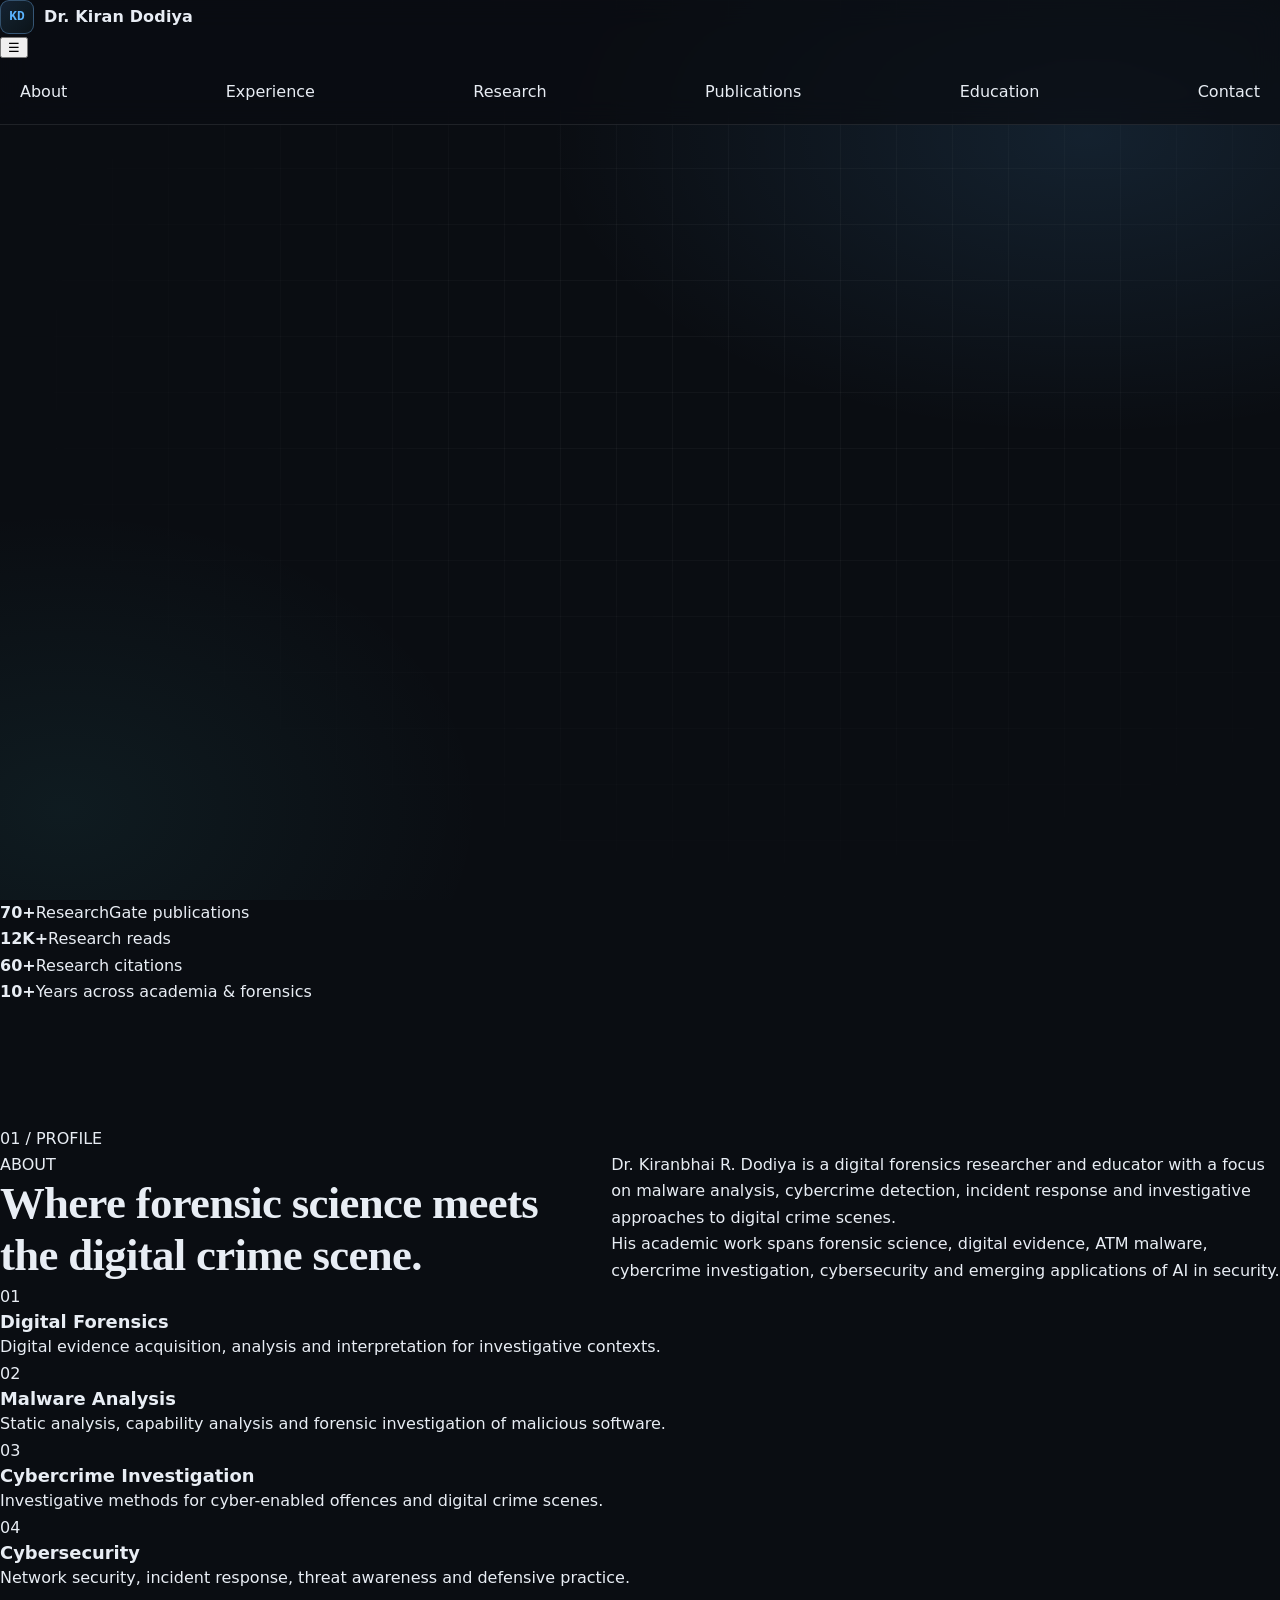
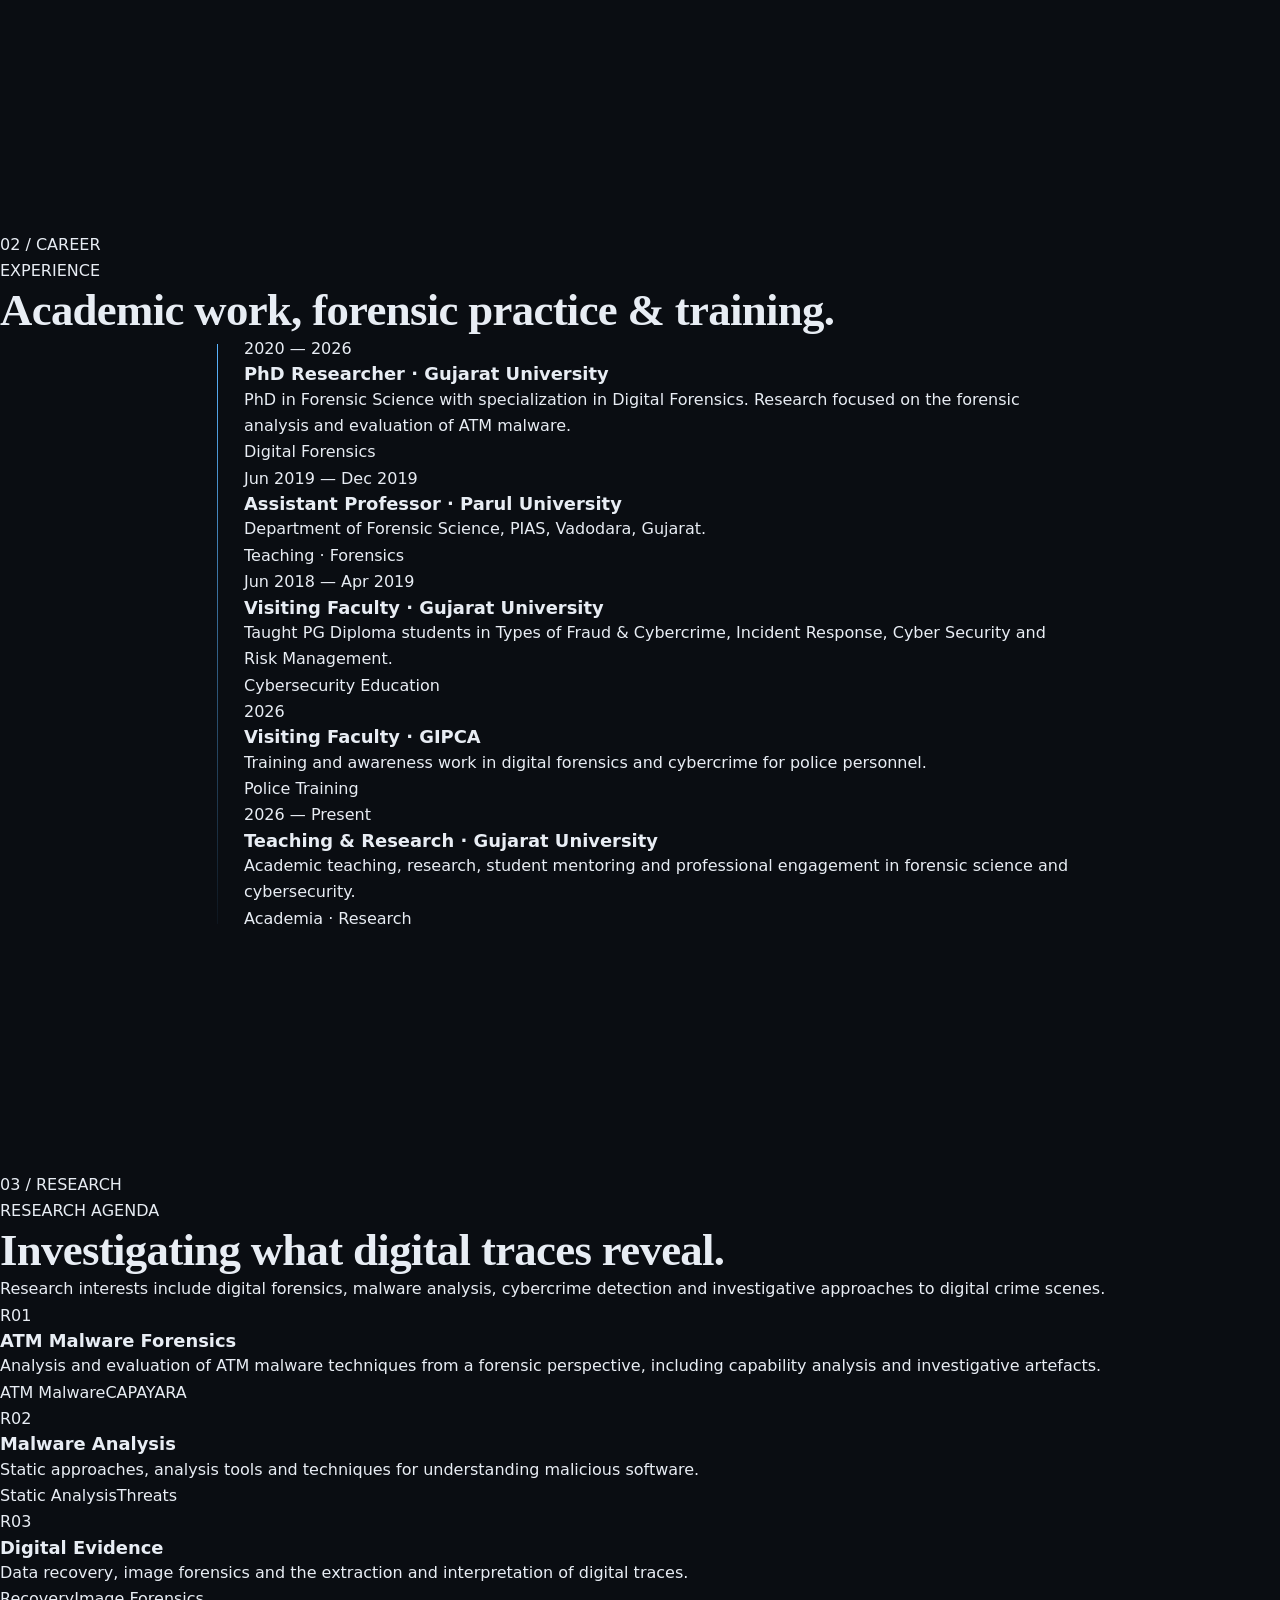
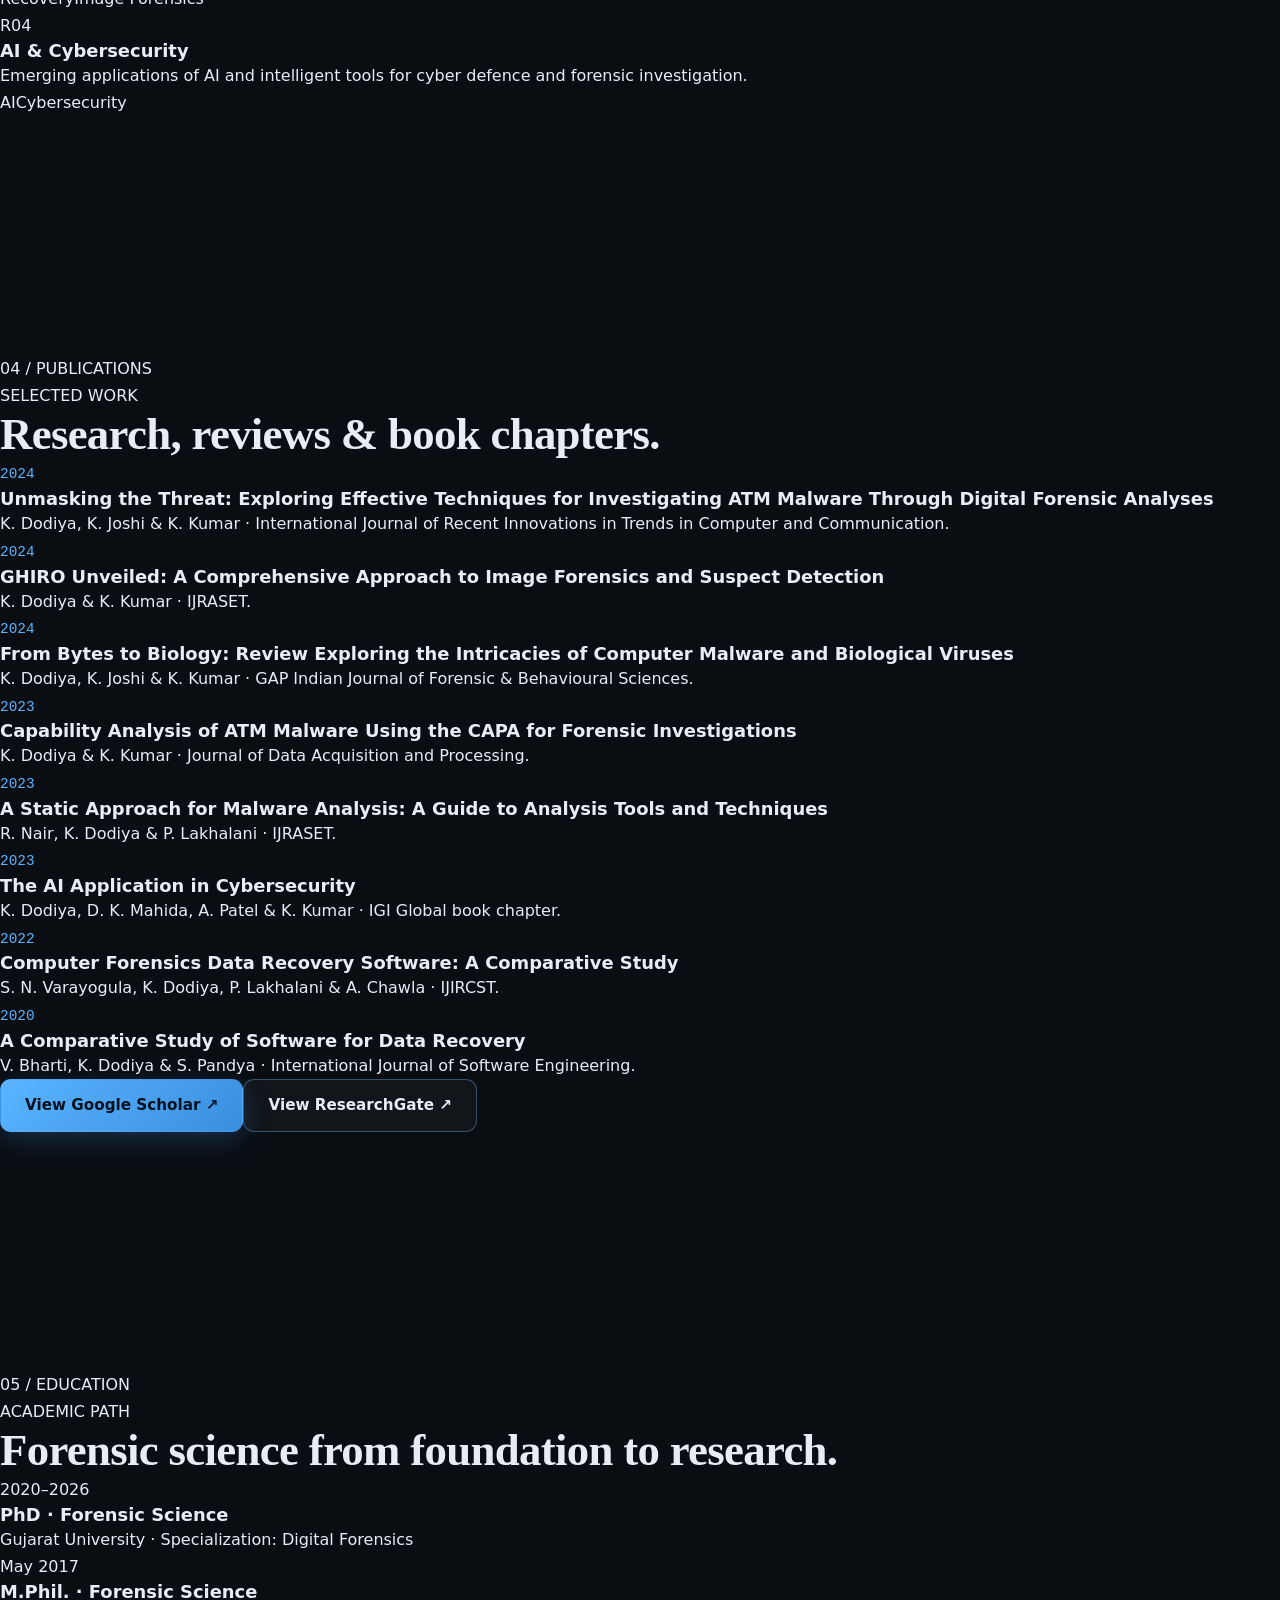
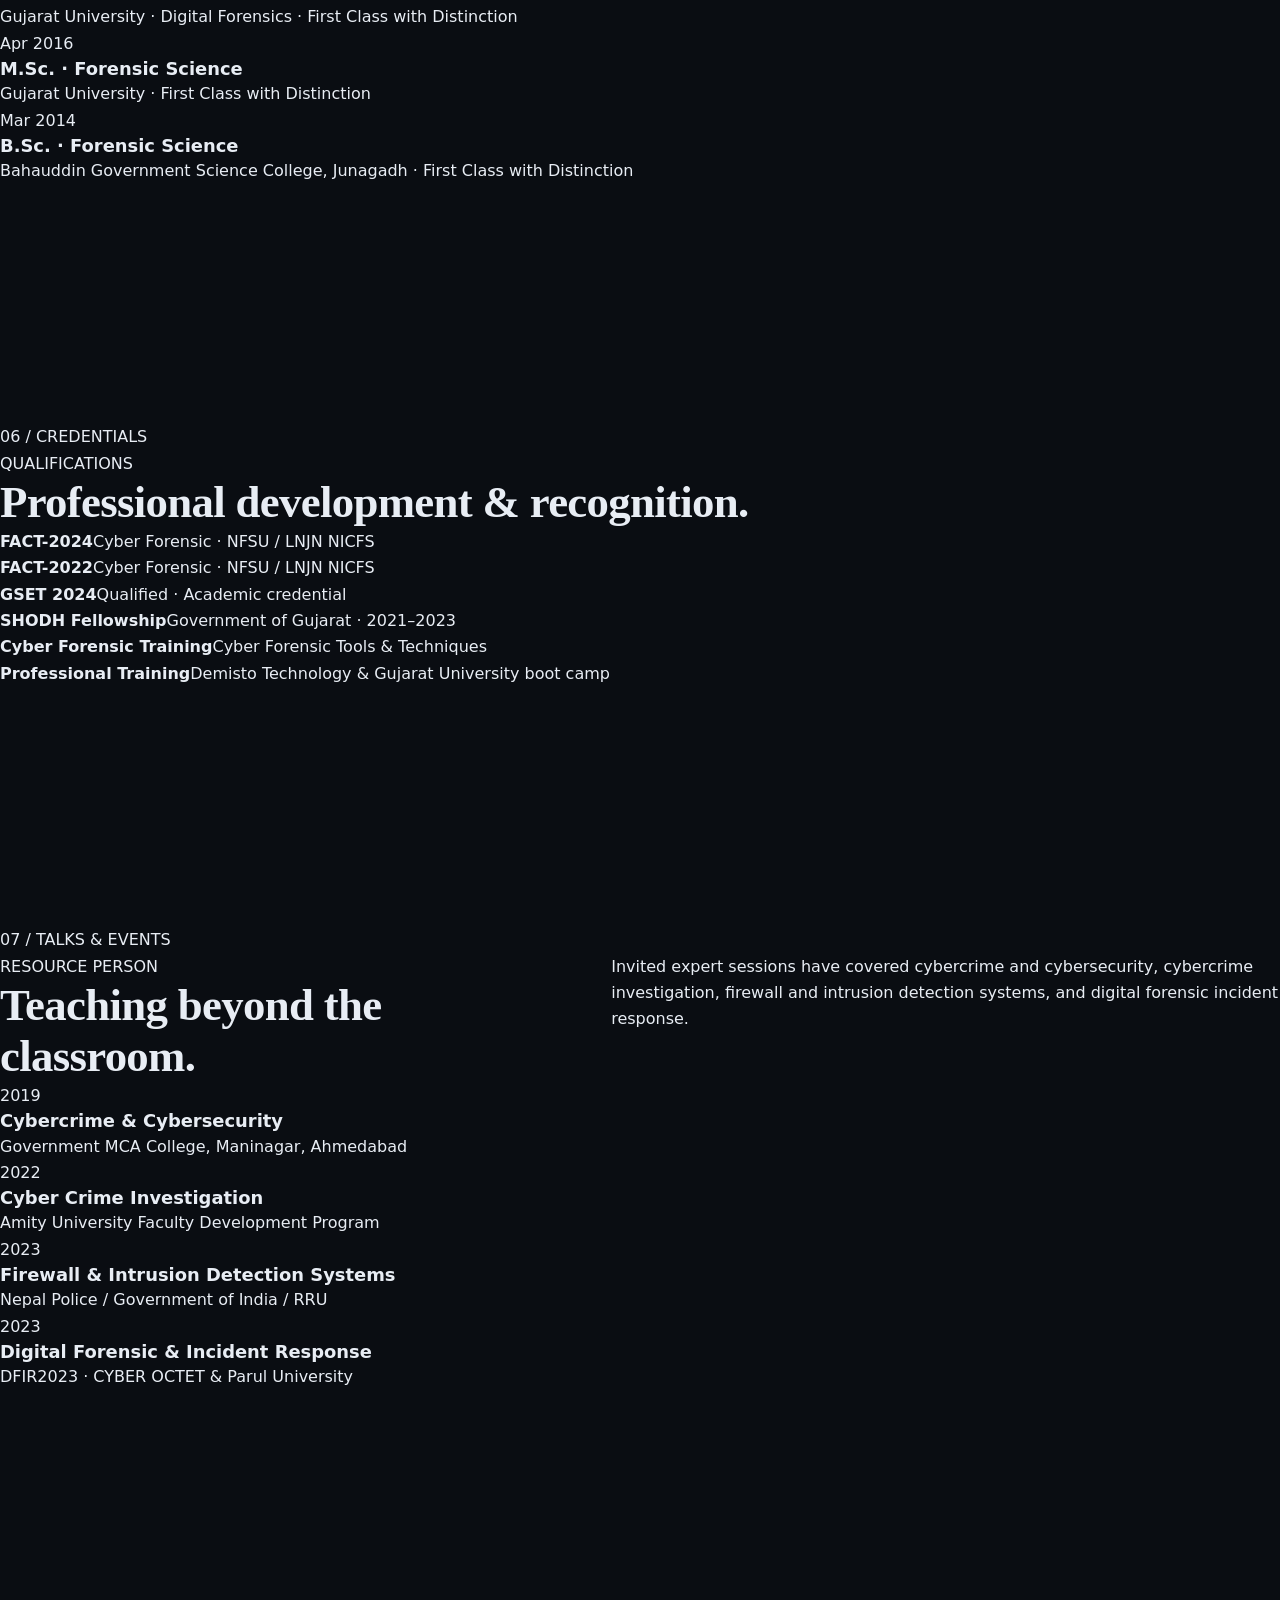
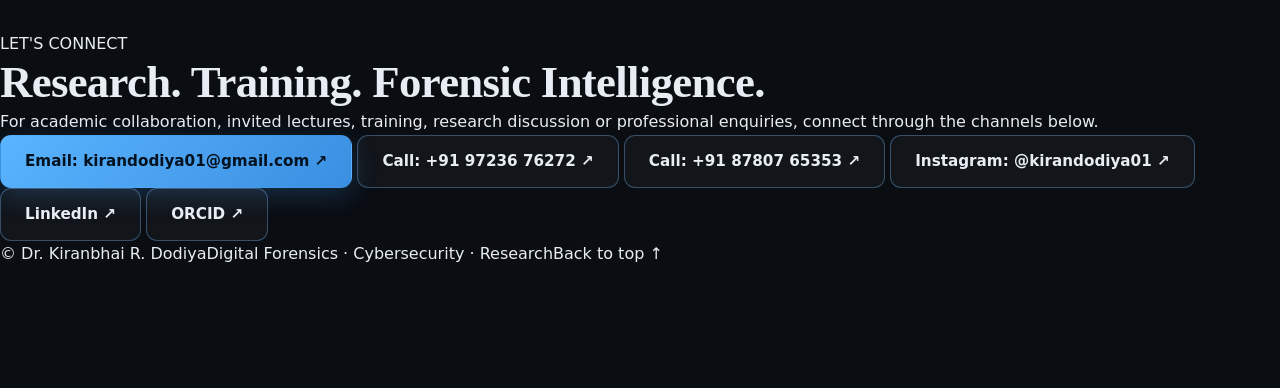
==== commit 693b6d17: "Add files via upload" ====
--- a/index.html
+++ b/index.html
@@ -1,451 +1,176 @@
-<!DOCTYPE html>
+<!doctype html>
 <html lang="en">
 <head>
   <meta charset="utf-8">
   <meta name="viewport" content="width=device-width, initial-scale=1">
-  <title>Dr. Kiran Dodiya | Digital Forensics &amp; Cybersecurity Expert</title>
-  <meta name="description" content="Official professional portfolio of Dr. Kiranbhai R. Dodiya, Teaching &amp; Research Associate specializing in Digital Forensics, Cybersecurity, Malware Analysis, Cybercrime Investigation and Digital Evidence.">
+  <meta name="description" content="Dr. Kiranbhai R. Dodiya — Digital Forensics, Cybersecurity, Malware Analysis, Cybercrime Investigation, Research and Teaching.">
   <meta name="author" content="Dr. Kiranbhai R. Dodiya">
-  <meta name="theme-color" content="#0a0d12">
-  <link rel="canonical" href="https://kirandodiya.github.io/">
-
-  <!-- Open Graph -->
-  <meta property="og:type" content="website">
-  <meta property="og:title" content="Dr. Kiran Dodiya | Digital Forensics &amp; Cybersecurity Expert">
-  <meta property="og:description" content="Teaching &amp; Research Associate, Gujarat University. Digital Forensics, Cybersecurity, Malware Analysis, Cybercrime Investigation.">
-  <meta property="og:url" content="https://kirandodiya.github.io/">
-  <meta property="og:image" content="https://kirandodiya.github.io/assets/og-image.svg">
-
-  <!-- Twitter -->
-  <meta name="twitter:card" content="summary_large_image">
-  <meta name="twitter:title" content="Dr. Kiran Dodiya | Digital Forensics &amp; Cybersecurity Expert">
-  <meta name="twitter:description" content="Teaching &amp; Research Associate, Gujarat University. Digital Forensics, Cybersecurity, Malware Analysis, Cybercrime Investigation.">
-
-  <link rel="icon" type="image/svg+xml" href="assets/favicon.svg">
+  <meta name="theme-color" content="#07111f">
+  <title>Dr. Kiranbhai R. Dodiya | Digital Forensics & Cybersecurity</title>
+  <link rel="icon" href="assets/favicon.svg" type="image/svg+xml">
   <link rel="stylesheet" href="styles.css">
-
-  <!-- Structured data -->
-  <script type="application/ld+json">
-  {
-    "@context": "https://schema.org",
-    "@type": "Person",
-    "name": "Dr. Kiranbhai R. Dodiya",
-    "jobTitle": "Teaching & Research Associate",
-    "description": "Digital forensics and cybersecurity researcher specializing in malware analysis, cybercrime investigation and digital evidence.",
-    "affiliation": { "@type": "CollegeOrUniversity", "name": "Gujarat University", "address": { "@type": "PostalAddress", "addressLocality": "Ahmedabad", "addressRegion": "Gujarat", "addressCountry": "IN" } },
-    "alumniOf": ["Gujarat University", "Saurashtra University"],
-    "knowsAbout": ["Digital Forensics", "Cybersecurity", "Malware Analysis", "Cybercrime Investigation", "Incident Response", "Digital Evidence"],
-    "url": "https://kirandodiya.github.io/",
-    "sameAs": [
-      "https://www.linkedin.com/in/dr-kiran-dodiya-849062118/",
-      "https://www.researchgate.net/profile/Kiranbhai-Dodiya",
-      "https://scholar.google.com/citations?user=JTWUKKQAAAAJ&hl=en",
-      "https://orcid.org/0009-0001-9409-7303"
-    ]
-  }
-  </script>
 </head>
 <body>
-  <a class="skip-link" href="#main">Skip to content</a>
-
-  <!-- ============ NAVIGATION ============ -->
-  <header class="site-header" id="top">
-    <nav class="nav" aria-label="Primary">
-      <a class="brand" href="#overview" aria-label="Dr. Kiranbhai R. Dodiya, home">
-        <span class="brand-mark">KD</span><span class="brand-text">Kiran Dodiya</span>
-      </a>
-      <button class="nav-toggle" id="navToggle" aria-label="Toggle menu" aria-expanded="false" aria-controls="navLinks">
-        <span></span><span></span><span></span>
-      </button>
-      <ul class="nav-links" id="navLinks">
-        <li><a href="#overview">Overview</a></li>
-        <li><a href="#about">About</a></li>
-        <li><a href="#experience">Experience</a></li>
-        <li><a href="#expertise">Expertise</a></li>
-        <li><a href="#research">Research</a></li>
-        <li><a href="#publications">Publications</a></li>
-        <li><a href="#education">Education</a></li>
-        <li><a href="#credentials">Credentials</a></li>
-        <li><a href="#activities">Activities</a></li>
-        <li><a href="#contact" class="nav-cta">Contact</a></li>
-      </ul>
+  <div class="noise" aria-hidden="true"></div>
+  <header class="site-header">
+    <a class="brand" href="#home" aria-label="Dr. Kiran Dodiya home">
+      <span class="brand-mark">KD</span>
+      <span>Dr. Kiran Dodiya</span>
+    </a>
+    <button class="menu-toggle" aria-label="Open navigation" aria-expanded="false">☰</button>
+    <nav class="nav" id="nav">
+      <a href="#about">About</a><a href="#experience">Experience</a><a href="#research">Research</a>
+      <a href="#publications">Publications</a><a href="#education">Education</a><a href="#contact">Contact</a>
     </nav>
   </header>
 
-  <main id="main">
-
-  <!-- ============ HERO ============ -->
-  <section class="hero" id="overview" aria-labelledby="hero-title">
-    <canvas id="heroCanvas" aria-hidden="true"></canvas>
-    <div class="hex-bg" id="hexBg" aria-hidden="true"></div>
-    <div class="container hero-grid">
-      <div class="hero-copy">
-        <p class="eyebrow reveal">DIGITAL FORENSICS • CYBERSECURITY • RESEARCH</p>
-        <h1 id="hero-title" class="reveal">Dr. Kiranbhai R. Dodiya</h1>
-        <p class="hero-sub reveal">Teaching &amp; Research Associate | Digital Forensics &amp; Cybersecurity Expert</p>
-        <p class="hero-tag reveal">Digital Forensics. Cybersecurity. Research. Investigation.</p>
-        <p class="hero-desc reveal">Forensic science researcher and cybersecurity professional specializing in digital forensics, malware analysis, cybercrime investigation, digital evidence, and incident response.</p>
-        <p class="hero-support reveal">Teaching, researching, and advancing digital forensic investigation, malware analysis, cybercrime investigation, and cybersecurity through evidence-driven approaches.</p>
-        <div class="hero-cta reveal">
-          <a href="#research" class="btn btn-primary">Explore Research</a>
-          <a href="assets/Dr_Kiranbhai_Dodiya_CV.pdf" class="btn btn-ghost" download>Download CV</a>
+  <main>
+    <section class="hero" id="home">
+      <div class="hero-grid"></div>
+      <div class="hero-copy reveal">
+        <p class="eyebrow"><span class="dot"></span> DIGITAL FORENSICS · CYBERSECURITY · RESEARCH</p>
+        <h1>Dr. Kiranbhai<br><span>R. Dodiya</span></h1>
+        <p class="hero-role">Teaching & Research Associate · Department of Biochemistry & Forensic Science · Gujarat University</p>
+        <p class="hero-text">Digital forensics researcher and educator working across malware analysis, cybercrime investigation, digital evidence and cybersecurity.</p>
+        <div class="hero-actions">
+          <a class="btn btn-primary" href="#research">Explore Research <span>↗</span></a>
+          <a class="btn btn-ghost" href="assets/Dr_Kiranbhai_Dodiya_CV.pdf" download>Download CV <span>↓</span></a>
         </div>
-        <ul class="social-row reveal" aria-label="Professional profiles">
-          <li><a class="chip" href="https://www.linkedin.com/in/dr-kiran-dodiya-849062118/" target="_blank" rel="noopener noreferrer" aria-label="LinkedIn (opens in new tab)"><svg viewBox="0 0 24 24" aria-hidden="true"><path d="M4.98 3.5a2.5 2.5 0 1 1 0 5 2.5 2.5 0 0 1 0-5ZM3 9.75h4V21H3V9.75Zm6.5 0h3.83v1.54h.05c.53-1 1.84-2.07 3.78-2.07 4.04 0 4.79 2.66 4.79 6.12V21h-4v-4.9c0-1.17-.02-2.67-1.63-2.67-1.63 0-1.88 1.27-1.88 2.59V21h-4V9.75Z"/></svg>LinkedIn</a></li>
-          <li><a class="chip" href="https://scholar.google.com/citations?user=JTWUKKQAAAAJ&hl=en" target="_blank" rel="noopener noreferrer" aria-label="Google Scholar (opens in new tab)"><svg viewBox="0 0 24 24" aria-hidden="true"><path d="M12 3 1 9l11 6 9-4.9V17h2V9L12 3Zm-6 9.7v3.8C6 18.4 8.7 20 12 20s6-1.6 6-3.5v-3.8l-6 3.3-6-3.3Z"/></svg>Google Scholar</a></li>
-          <li><a class="chip" href="https://www.researchgate.net/profile/Kiranbhai-Dodiya" target="_blank" rel="noopener noreferrer" aria-label="ResearchGate (opens in new tab)"><svg viewBox="0 0 24 24" aria-hidden="true"><path d="M4 3h9.2c3.1 0 5 1.6 5 4.2 0 2-1.1 3.4-3 4l3.6 6.3h-3.3l-3.2-5.8H7V17.500H4V3Zm3 2.600v3.400h5.800c1.300 0 2.200-.6 2.200-1.700S14.100 5.600 12.800 5.600H7Z"/></svg>ResearchGate</a></li>
-          <li><a class="chip" href="https://orcid.org/0009-0001-9409-7303" target="_blank" rel="noopener noreferrer" aria-label="ORCID (opens in new tab)"><svg viewBox="0 0 24 24" aria-hidden="true"><path d="M12 2a10 10 0 1 0 0 20 10 10 0 0 0 0-20ZM8.100 17H6.500V8.200h1.600V17Zm-.8-9.800a1 1 0 1 1 0-2 1 1 0 0 1 0 2ZM9.600 8.200h3.500c3 0 4.400 1.800 4.400 4.400S16.100 17 13.100 17H9.600V8.200Zm1.500 1.400v6h1.900c2 0 2.900-1.100 2.900-3s-.9-3-2.900-3h-1.900Z"/></svg>ORCID</a></li>
-        </ul>
-      </div>
-
-      <div class="hero-photo reveal" >
-        <div class="photo-frame">
-          <div class="photo-ring" aria-hidden="true"></div>
-          <img src="profile.jpg" onerror="this.onerror=null;this.src='assets/profile-placeholder.svg'" alt="Portrait of Dr. Kiranbhai R. Dodiya, Teaching and Research Associate at Gujarat University" width="520" height="620">
-          <div class="photo-tag"><span class="dot" aria-hidden="true"></span>Gujarat University · Ahmedabad</div>
+        <div class="hero-links">
+          <a href="https://scholar.google.com/citations?user=JTWUKKQAAAAJ&hl=en" target="_blank" rel="noopener">Google Scholar</a>
+          <a href="https://orcid.org/0009-0001-9409-7303" target="_blank" rel="noopener">ORCID</a>
+          <a href="https://www.researchgate.net/profile/Kiranbhai-Dodiya" target="_blank" rel="noopener">ResearchGate</a>
+          <a href="https://www.linkedin.com/in/dr-kiran-dodiya-849062118/" target="_blank" rel="noopener">LinkedIn</a>
         </div>
       </div>
-    </div>
-    <a href="#about" class="scroll-hint" aria-label="Scroll to About"><span></span></a>
-  </section>
+      <div class="hero-photo reveal">
+        <div class="photo-frame"><img src="profile.jpg" alt="Portrait of Dr. Kiranbhai R. Dodiya" onerror="this.onerror=null;this.src='assets/profile-placeholder.svg'"></div>
+        <div class="scan-line"></div>
+        <div class="photo-tag">DFIR / 01</div>
+        <div class="code-card"><span>CASE</span><strong>DIGITAL EVIDENCE</strong><small>TRACE · ANALYSE · INTERPRET</small></div>
+      </div>
+    </section>
 
-  <!-- ============ ABOUT ============ -->
-  <section class="section" id="about" aria-labelledby="about-title">
-    <div class="container two-col">
-      <div class="reveal">
-        <p class="eyebrow">ABOUT</p>
-        <h2 id="about-title">Evidence-driven research and teaching in digital forensics.</h2>
+    <section class="stats-strip">
+      <div><strong>70+</strong><span>ResearchGate publications</span></div>
+      <div><strong>12K+</strong><span>Research reads</span></div>
+      <div><strong>60+</strong><span>Research citations</span></div>
+      <div><strong>10+</strong><span>Years across academia & forensics</span></div>
+    </section>
+
+    <section class="section" id="about">
+      <div class="section-label">01 / PROFILE</div>
+      <div class="two-col">
+        <div>
+          <p class="kicker">ABOUT</p>
+          <h2>Where forensic science meets the digital crime scene.</h2>
+        </div>
+        <div class="lead-copy">
+          <p>Dr. Kiranbhai R. Dodiya is a digital forensics researcher and educator with a focus on malware analysis, cybercrime detection, incident response and investigative approaches to digital crime scenes.</p>
+          <p>His academic work spans forensic science, digital evidence, ATM malware, cybercrime investigation, cybersecurity and emerging applications of AI in security.</p>
+        </div>
       </div>
-      <div class="prose reveal">
-        <p>Dr. Kiranbhai R. Dodiya is a Teaching and Research Associate in the Department of Biochemistry and Forensic Science at Gujarat University, Ahmedabad. His academic and research specialization is Digital Forensics, with professional interests spanning digital forensic investigation, malware analysis, cybercrime investigation, cybersecurity, incident response, digital evidence, and emerging technologies in forensic science.</p>
-        <p>His work bridges the classroom, the research laboratory, and operational practice. He has taught and trained across academic institutions and government-oriented environments, delivered invited lectures on cybercrime, cybersecurity, digital forensics, incident response, firewall/IDS concepts, and cybercrime investigation, and contributed to police and cybercrime awareness programs, forensic workshops, and academic conferences.</p>
-        <p>His research addresses ATM malware, malware analysis, digital evidence, image forensics, phishing, AI and cybersecurity, and the emerging challenges facing digital forensic practice.</p>
+      <div class="focus-grid">
+        <article><span>01</span><h3>Digital Forensics</h3><p>Digital evidence acquisition, analysis and interpretation for investigative contexts.</p></article>
+        <article><span>02</span><h3>Malware Analysis</h3><p>Static analysis, capability analysis and forensic investigation of malicious software.</p></article>
+        <article><span>03</span><h3>Cybercrime Investigation</h3><p>Investigative methods for cyber-enabled offences and digital crime scenes.</p></article>
+        <article><span>04</span><h3>Cybersecurity</h3><p>Network security, incident response, threat awareness and defensive practice.</p></article>
       </div>
-    </div>
-  </section>
+    </section>
 
-  <!-- ============ STATS ============ -->
-  <section class="stats" aria-label="Professional statistics">
-    <div class="container">
-      <ul class="stats-grid">
-        <li class="stat reveal"><span class="stat-num" data-target="70" data-suffix="+">70+</span><span class="stat-label">ResearchGate Publications</span></li>
-        <li class="stat reveal"><span class="stat-num" data-target="12" data-suffix="K+">12K+</span><span class="stat-label">Research Reads</span></li>
-        <li class="stat reveal"><span class="stat-num" data-target="60" data-suffix="+">60+</span><span class="stat-label">Research Citations</span></li>
-        <li class="stat reveal"><span class="stat-num" data-target="10" data-suffix="+">10+</span><span class="stat-label">Years Across Academia &amp; Forensics</span></li>
-      </ul>
-      <p class="stats-note">ResearchGate figures are a point-in-time snapshot and are not updated automatically.</p>
-    </div>
-  </section>
+    <section class="section section-dark" id="experience">
+      <div class="section-label">02 / CAREER</div>
+      <div class="section-heading"><p class="kicker">EXPERIENCE</p><h2>Academic work, forensic practice & training.</h2></div>
+      <div class="timeline">
+        <div class="timeline-item"><div class="time">2020 — 2026</div><div><h3>PhD Researcher · Gujarat University</h3><p>PhD in Forensic Science with specialization in Digital Forensics. Research focused on the forensic analysis and evaluation of ATM malware.</p><span class="pill">Digital Forensics</span></div></div>
+        <div class="timeline-item"><div class="time">Jun 2019 — Dec 2019</div><div><h3>Assistant Professor · Parul University</h3><p>Department of Forensic Science, PIAS, Vadodara, Gujarat.</p><span class="pill">Teaching · Forensics</span></div></div>
+        <div class="timeline-item"><div class="time">Jun 2018 — Apr 2019</div><div><h3>Visiting Faculty · Gujarat University</h3><p>Taught PG Diploma students in Types of Fraud & Cybercrime, Incident Response, Cyber Security and Risk Management.</p><span class="pill">Cybersecurity Education</span></div></div>
+        <div class="timeline-item"><div class="time">2026</div><div><h3>Visiting Faculty · GIPCA</h3><p>Training and awareness work in digital forensics and cybercrime for police personnel.</p><span class="pill">Police Training</span></div></div>
+        <div class="timeline-item"><div class="time">2026 — Present</div><div><h3>Teaching & Research · Gujarat University</h3><p>Academic teaching, research, student mentoring and professional engagement in forensic science and cybersecurity.</p><span class="pill">Academia · Research</span></div></div>
+      </div>
+    </section>
 
-  <!-- ============ EXPERIENCE ============ -->
-  <section class="section" id="experience" aria-labelledby="exp-title">
-    <div class="container">
-      <div class="section-head reveal">
-        <p class="eyebrow">EXPERIENCE</p>
-        <h2 id="exp-title">Professional Journey</h2>
+    <section class="section" id="research">
+      <div class="section-label">03 / RESEARCH</div>
+      <div class="research-intro"><div><p class="kicker">RESEARCH AGENDA</p><h2>Investigating what digital traces reveal.</h2></div><p>Research interests include digital forensics, malware analysis, cybercrime detection and investigative approaches to digital crime scenes.</p></div>
+      <div class="research-grid">
+        <article class="research-card featured"><div class="card-num">R01</div><h3>ATM Malware Forensics</h3><p>Analysis and evaluation of ATM malware techniques from a forensic perspective, including capability analysis and investigative artefacts.</p><div class="tags"><span>ATM Malware</span><span>CAPA</span><span>YARA</span></div></article>
+        <article class="research-card"><div class="card-num">R02</div><h3>Malware Analysis</h3><p>Static approaches, analysis tools and techniques for understanding malicious software.</p><div class="tags"><span>Static Analysis</span><span>Threats</span></div></article>
+        <article class="research-card"><div class="card-num">R03</div><h3>Digital Evidence</h3><p>Data recovery, image forensics and the extraction and interpretation of digital traces.</p><div class="tags"><span>Recovery</span><span>Image Forensics</span></div></article>
+        <article class="research-card"><div class="card-num">R04</div><h3>AI & Cybersecurity</h3><p>Emerging applications of AI and intelligent tools for cyber defence and forensic investigation.</p><div class="tags"><span>AI</span><span>Cybersecurity</span></div></article>
       </div>
-      <ol class="timeline">
-        <li class="t-item reveal">
-          <span class="t-dot" aria-hidden="true"></span>
-          <article class="card">
-            <span class="badge badge-live">Current</span>
-            <h3>Teaching &amp; Research Associate</h3>
-            <p class="meta">Department of Biochemistry and Forensic Science · Gujarat University</p>
-          </article>
-        </li>
-        <li class="t-item reveal">
-          <span class="t-dot" aria-hidden="true"></span>
-          <article class="card">
-            <span class="badge">13 March 2026 – 10 May 2026</span>
-            <h3>Visiting Faculty</h3>
-            <p class="meta">Gujarat Institute of Prisons and Correctional Administration (GIPCA)</p>
-            <p>Training jail police personnel in digital forensics and cybercrime.</p>
-          </article>
-        </li>
-        <li class="t-item reveal">
-          <span class="t-dot" aria-hidden="true"></span>
-          <article class="card">
-            <span class="badge">June 2019 – December 2019</span>
-            <h3>Assistant Professor</h3>
-            <p class="meta">Department of Forensic Science · PIAS, Parul University</p>
-          </article>
-        </li>
-        <li class="t-item reveal">
-          <span class="t-dot" aria-hidden="true"></span>
-          <article class="card">
-            <span class="badge">June 2018 – April 2019</span>
-            <h3>Visiting Faculty</h3>
-            <p class="meta">Department of Advanced Business Studies, School of Commerce · Gujarat University</p>
-            <p>Subjects included:</p>
-            <ul class="tag-list small">
-              <li>Types of Fraud &amp; Cybercrime</li><li>Incident Response</li><li>Cyber Security</li><li>Risk Management</li>
-            </ul>
-          </article>
-        </li>
-      </ol>
-    </div>
-  </section>
+    </section>
 
-  <!-- ============ EXPERTISE ============ -->
-  <section class="section alt" id="expertise" aria-labelledby="exp2-title">
-    <div class="container">
-      <div class="section-head reveal">
-        <p class="eyebrow">EXPERTISE</p>
-        <h2 id="exp2-title">Areas of Expertise</h2>
+    <section class="section section-dark" id="publications">
+      <div class="section-label">04 / PUBLICATIONS</div>
+      <div class="section-heading"><p class="kicker">SELECTED WORK</p><h2>Research, reviews & book chapters.</h2></div>
+      <div class="publication-list">
+        <article><span class="pub-year">2024</span><div><h3>Unmasking the Threat: Exploring Effective Techniques for Investigating ATM Malware Through Digital Forensic Analyses</h3><p>K. Dodiya, K. Joshi & K. Kumar · International Journal of Recent Innovations in Trends in Computer and Communication.</p></div></article>
+        <article><span class="pub-year">2024</span><div><h3>GHIRO Unveiled: A Comprehensive Approach to Image Forensics and Suspect Detection</h3><p>K. Dodiya & K. Kumar · IJRASET.</p></div></article>
+        <article><span class="pub-year">2024</span><div><h3>From Bytes to Biology: Review Exploring the Intricacies of Computer Malware and Biological Viruses</h3><p>K. Dodiya, K. Joshi & K. Kumar · GAP Indian Journal of Forensic & Behavioural Sciences.</p></div></article>
+        <article><span class="pub-year">2023</span><div><h3>Capability Analysis of ATM Malware Using the CAPA for Forensic Investigations</h3><p>K. Dodiya & K. Kumar · Journal of Data Acquisition and Processing.</p></div></article>
+        <article><span class="pub-year">2023</span><div><h3>A Static Approach for Malware Analysis: A Guide to Analysis Tools and Techniques</h3><p>R. Nair, K. Dodiya & P. Lakhalani · IJRASET.</p></div></article>
+        <article><span class="pub-year">2023</span><div><h3>The AI Application in Cybersecurity</h3><p>K. Dodiya, D. K. Mahida, A. Patel & K. Kumar · IGI Global book chapter.</p></div></article>
+        <article><span class="pub-year">2022</span><div><h3>Computer Forensics Data Recovery Software: A Comparative Study</h3><p>S. N. Varayogula, K. Dodiya, P. Lakhalani & A. Chawla · IJIRCST.</p></div></article>
+        <article><span class="pub-year">2020</span><div><h3>A Comparative Study of Software for Data Recovery</h3><p>V. Bharti, K. Dodiya & S. Pandya · International Journal of Software Engineering.</p></div></article>
       </div>
-      <div class="grid-4">
-        <article class="card tilt reveal">
-          <div class="icon"><svg viewBox="0 0 24 24" aria-hidden="true"><path d="M11 3a8 8 0 1 0 4.900 14.300l4.400 4.400 1.400-1.400-4.400-4.400A8 8 0 0 0 11 3Zm0 2a6 6 0 1 1 0 12 6 6 0 0 1 0-12Z"/></svg></div>
-          <h3>Digital Forensics</h3>
-          <p>Digital evidence acquisition, examination, analysis, recovery, and forensic interpretation.</p>
-        </article>
-        <article class="card tilt reveal">
-          <div class="icon"><svg viewBox="0 0 24 24" aria-hidden="true"><path d="M12 2 3 6v6c0 5 3.800 9.700 9 10 5.200-.3 9-5 9-10V6l-9-4Zm0 2.100 7 3.100V12c0 3.900-2.900 7.600-7 7.900-4.100-.3-7-4-7-7.900V7.200l7-3.100ZM11 8h2v5h-2V8Zm0 6h2v2h-2v-2Z"/></svg></div>
-          <h3>Malware Analysis</h3>
-          <p>Static malware analysis, malware investigation, capability analysis, ATM malware, and forensic malware analysis.</p>
-        </article>
-        <article class="card tilt reveal">
-          <div class="icon"><svg viewBox="0 0 24 24" aria-hidden="true"><path d="M12 12a4 4 0 1 0 0-8 4 4 0 0 0 0 8Zm0 2c-3.300 0-8 1.700-8 5v2h16v-2c0-3.300-4.700-5-8-5Z"/></svg></div>
-          <h3>Cybercrime Investigation</h3>
-          <p>Cybercrime investigation, digital crime scenes, cyber threat analysis, OSINT, social engineering, and investigative approaches.</p>
-        </article>
-        <article class="card tilt reveal">
-          <div class="icon"><svg viewBox="0 0 24 24" aria-hidden="true"><path d="M6 10V8a6 6 0 1 1 12 0v2h1a1 1 0 0 1 1 1v10a1 1 0 0 1-1 1H5a1 1 0 0 1-1-1V11a1 1 0 0 1 1-1h1Zm2 0h8V8a4 4 0 1 0-8 0v2Zm3 4h2v4h-2v-4Z"/></svg></div>
-          <h3>Cybersecurity</h3>
-          <p>Incident response, network security, IDS/IPS, firewall concepts, cyber threat awareness, and security operations.</p>
-        </article>
+      <div class="center"><a class="btn btn-primary" href="https://scholar.google.com/citations?user=JTWUKKQAAAAJ&hl=en" target="_blank" rel="noopener">View Google Scholar ↗</a><a class="btn btn-ghost" href="https://www.researchgate.net/profile/Kiranbhai-Dodiya" target="_blank" rel="noopener">View ResearchGate ↗</a></div>
+    </section>
+
+    <section class="section" id="education">
+      <div class="section-label">05 / EDUCATION</div>
+      <div class="education-wrap">
+        <div><p class="kicker">ACADEMIC PATH</p><h2>Forensic science from foundation to research.</h2></div>
+        <div class="edu-list">
+          <div><span>2020–2026</span><h3>PhD · Forensic Science</h3><p>Gujarat University · Specialization: Digital Forensics</p></div>
+          <div><span>May 2017</span><h3>M.Phil. · Forensic Science</h3><p>Gujarat University · Digital Forensics · First Class with Distinction</p></div>
+          <div><span>Apr 2016</span><h3>M.Sc. · Forensic Science</h3><p>Gujarat University · First Class with Distinction</p></div>
+          <div><span>Mar 2014</span><h3>B.Sc. · Forensic Science</h3><p>Bahauddin Government Science College, Junagadh · First Class with Distinction</p></div>
+        </div>
       </div>
-      <ul class="tag-list reveal" aria-label="Skills">
-        <li>Cyber Forensics</li><li>Incident Response</li><li>Malware Analysis</li><li>Kali Linux</li>
-        <li>Certified Ethical Hacking</li><li>Network Forensics</li><li>Digital Evidence</li>
-        <li>Cyber Threat Intelligence</li><li>Social Engineering</li><li>Image Forensics</li><li>AI &amp; Cybersecurity</li>
-      </ul>
-    </div>
-  </section>
+    </section>
 
-  <!-- ============ RESEARCH ============ -->
-  <section class="section" id="research" aria-labelledby="res-title">
-    <div class="container">
-      <div class="section-head reveal">
-        <p class="eyebrow">RESEARCH FOCUS</p>
-        <h2 id="res-title">Primary Research Themes</h2>
+    <section class="section section-dark" id="credentials">
+      <div class="section-label">06 / CREDENTIALS</div>
+      <div class="credential-grid">
+        <div><p class="kicker">QUALIFICATIONS</p><h2>Professional development & recognition.</h2></div>
+        <div class="credential-cards">
+          <article><strong>FACT-2024</strong><span>Cyber Forensic · NFSU / LNJN NICFS</span></article>
+          <article><strong>FACT-2022</strong><span>Cyber Forensic · NFSU / LNJN NICFS</span></article>
+          <article><strong>GSET 2024</strong><span>Qualified · Academic credential</span></article>
+          <article><strong>SHODH Fellowship</strong><span>Government of Gujarat · 2021–2023</span></article>
+          <article><strong>Cyber Forensic Training</strong><span>Cyber Forensic Tools & Techniques</span></article>
+          <article><strong>Professional Training</strong><span>Demisto Technology & Gujarat University boot camp</span></article>
+        </div>
       </div>
-      <div class="grid-3">
-        <article class="card research tilt reveal"><span class="num">01</span><h3>ATM Malware Forensics</h3><p>Investigation and forensic evaluation of ATM malware, malware capabilities, and evidence-based analysis.</p></article>
-        <article class="card research tilt reveal"><span class="num">02</span><h3>Malware Analysis</h3><p>Static analysis, malware behavior, capabilities, forensic investigation, and analytical tools.</p></article>
-        <article class="card research tilt reveal"><span class="num">03</span><h3>Digital Evidence</h3><p>Data recovery, evidence extraction, forensic examination, and investigative interpretation.</p></article>
-        <article class="card research tilt reveal"><span class="num">04</span><h3>AI &amp; Cybersecurity</h3><p>Applications of artificial intelligence in cybersecurity, cyber threats, automated attacks, and defensive strategies.</p></article>
-        <article class="card research tilt reveal"><span class="num">05</span><h3>Image Forensics</h3><p>Image analysis, forensic examination, and suspect detection.</p></article>
-        <article class="card research tilt reveal"><span class="num">06</span><h3>Cybercrime Investigation</h3><p>Digital crime investigation, phishing, social engineering, cybercrime detection, and incident response.</p></article>
+    </section>
+
+    <section class="section" id="talks">
+      <div class="section-label">07 / TALKS & EVENTS</div>
+      <div class="two-col"><div><p class="kicker">RESOURCE PERSON</p><h2>Teaching beyond the classroom.</h2></div><div class="lead-copy"><p>Invited expert sessions have covered cybercrime and cybersecurity, cybercrime investigation, firewall and intrusion detection systems, and digital forensic incident response.</p></div></div>
+      <div class="event-grid">
+        <article><span>2019</span><h3>Cybercrime & Cybersecurity</h3><p>Government MCA College, Maninagar, Ahmedabad</p></article>
+        <article><span>2022</span><h3>Cyber Crime Investigation</h3><p>Amity University Faculty Development Program</p></article>
+        <article><span>2023</span><h3>Firewall & Intrusion Detection Systems</h3><p>Nepal Police / Government of India / RRU</p></article>
+        <article><span>2023</span><h3>Digital Forensic & Incident Response</h3><p>DFIR2023 · CYBER OCTET & Parul University</p></article>
       </div>
-    </div>
-  </section>
+    </section>
 
-  <!-- ============ PUBLICATIONS ============ -->
-  <section class="section alt" id="publications" aria-labelledby="pub-title">
-    <div class="container">
-      <div class="section-head reveal">
-        <p class="eyebrow">PUBLICATIONS</p>
-        <h2 id="pub-title">Selected Publications</h2>
+    <section class="section section-dark" id="contact">
+      <div class="contact-card">
+        <div><p class="kicker">LET'S CONNECT</p><h2>Research. Training. Forensic Intelligence.</h2><p>For academic collaboration, invited lectures, training, research discussion or professional enquiries, connect through the channels below.</p></div>
+        <div class="contact-actions">
+          <a class="btn btn-primary" href="mailto:kirandodiya01@gmail.com">Email: kirandodiya01@gmail.com ↗</a>
+          <a class="btn btn-ghost" href="tel:+919723676272">Call: +91 97236 76272 ↗</a>
+          <a class="btn btn-ghost" href="tel:+918780765353">Call: +91 87807 65353 ↗</a>
+          <a class="btn btn-ghost" href="https://www.instagram.com/kirandodiya01/" target="_blank" rel="noopener">Instagram: @kirandodiya01 ↗</a>
+          <a class="btn btn-ghost" href="https://www.linkedin.com/in/dr-kiran-dodiya-849062118/" target="_blank" rel="noopener">LinkedIn ↗</a>
+          <a class="btn btn-ghost" href="https://orcid.org/0009-0001-9409-7303" target="_blank" rel="noopener">ORCID ↗</a>
+        </div>
       </div>
-      <ol class="pubs">
-        <li class="pub reveal"><span class="pub-year">2026</span><div><h3>Emotional Malware: A Review of Emotion-Driven Cyber Threats, Psychological Manipulation, and AI-Enabled Social Engineering</h3><p>IJSREM · Volume 10, Issue 08, August 2026 · Peer reviewed</p><p class="pub-authors">Shaily Shah, Dr. Kiran Dodiya, Dr. Parvesh Sharma, Dr. Kapil Kumar</p><a class="pub-link" href="https://doi.org/10.55041/IJSREM66921" target="_blank" rel="noopener noreferrer">DOI ↗</a></div></li>
-        <li class="pub reveal"><span class="pub-year">2026</span><div><h3>A Comparative Static, Dynamic, and Network Forensic Analysis of Five Malware Families</h3><p>International Journal of Research Publication and Reviews · Vol. 7, Issue 8, August 2026 · Peer reviewed</p><p class="pub-authors">Parmar Bhaveshkumar R., Pathan Faisalkhan N., Dr. Kiran Dodiya, Dr. Parvesh Sharma, Dr. Kapil Kumar</p><a class="pub-link" href="https://shorturl.at/VjEbp" target="_blank" rel="noopener noreferrer">Link ↗</a></div></li>
-        <li class="pub reveal"><span class="pub-year">2026</span><div><h3>AI-Based Adaptive Traffic Signal Control System Using Real-Time CCTV Vehicle Density Analysis</h3><p>International Journal of Sciences and Innovation Engineering · Volume 3, Issue 7, July 2026 · Peer reviewed</p><p class="pub-authors">Dr. Kiranbhai R. Dodiya, Ankita Kumari, Dr. Parvesh Sharma, Dr. Kapil Kumar</p><a class="pub-link" href="https://doi.org/10.70849/ijsci03072678887" target="_blank" rel="noopener noreferrer">DOI ↗</a></div></li>
-        <li class="pub reveal"><span class="pub-year">2026</span><div><h3>Forensic Detection Of Toxic Chatbots, Deepfakes, And Automated Harmful Interactions: A State-Of-The-Art Review</h3><p>IJSART · Volume 12, Issue 7, July 2026 · Peer reviewed</p><p class="pub-authors">Dr. Kiranbhai R. Dodiya, Ankita Kumari, Sudha Shetty, Dr. Parvesh Sharma, Dr. Kapil Kumar</p><a class="pub-link" href="https://l1nq.com/damebci" target="_blank" rel="noopener noreferrer">Link ↗</a></div></li>
-        <li class="pub reveal"><span class="pub-year">Book</span><div><h3>Forensic Psychology</h3><p>Book · HarGlim Publishers · ISBN 978-93-47657-33-7</p><p class="pub-authors">Sudha M Shetty, Dr. Kiranbhai R. Dodiya</p></div></li>
-        <li class="pub reveal"><span class="pub-year">Chapter</span><div><h3>From Wrist to Wellness: The Wearable Tech Revolution in Healthcare</h3><p>Book chapter · AI and IoT Technologies for Smart Healthcare Systems: Applications and Innovations (Volume I)</p></div></li>
-        <li class="pub reveal"><span class="pub-year">2024</span><div><h3>Unmasking the Threat: Exploring Effective Techniques for Investigating ATM Malware Through Digital Forensic Analyses</h3><p>IJRITCC</p></div></li>
-        <li class="pub reveal"><span class="pub-year">2024</span><div><h3>GHIRO Unveiled: A Comprehensive Approach to Image Forensics and Suspect Detection</h3><p>IJRASET</p></div></li>
-        <li class="pub reveal"><span class="pub-year">2024</span><div><h3>From Bytes to Biology: Review Exploring the Intricacies of Computer Malware and Biological Viruses</h3><p>GAP Indian Journal of Forensic Behavioural Sciences</p></div></li>
-        <li class="pub reveal"><span class="pub-year">2024</span><div><h3>Advanced Cyber Security Tools and Techniques</h3><p>Routledge / Taylor &amp; Francis</p></div></li>
-        <li class="pub reveal"><span class="pub-year">2023</span><div><h3>A static approach for malware analysis: A guide to analysis tools and techniques</h3><p>IJRASET</p></div></li>
-        <li class="pub reveal"><span class="pub-year">2023</span><div><h3>Phishing Safeguard: Empowering Defences with State-of-the-Art Detection Tools and Methods</h3><p>IJCRT</p></div></li>
-        <li class="pub reveal"><span class="pub-year">2023</span><div><h3>Capability Analysis of ATM Malware Using the CAPA For Forensic Investigations</h3><p>Journal of Data Acquisition and Process</p></div></li>
-        <li class="pub reveal"><span class="pub-year">2023</span><div><h3>The AI Application in Cybersecurity</h3><p>Book chapter · IGI Global</p></div></li>
-        <li class="pub reveal"><span class="pub-year">2023</span><div><h3>Crimes Involved In Sports</h3><p>Asian Press Books</p></div></li>
-        <li class="pub reveal"><span class="pub-year">2023</span><div><h3>Mind Of Deviant Perpetrators In Cyber World</h3><p>Asian Press Books</p></div></li>
-        <li class="pub reveal"><span class="pub-year">2022</span><div><h3>Computer Forensics Data Recovery Software: A Comparative Study</h3><p>International Journal of Innovative Research in Computer and Communication Technology</p></div></li>
-        <li class="pub reveal"><span class="pub-year">2020</span><div><h3>A comparative study of software for data recovery</h3><p>International Journal of Software Engineering</p></div></li>
-      </ol>
-      <div class="pub-cta reveal">
-        <a class="btn btn-primary" href="https://www.researchgate.net/profile/Kiranbhai-Dodiya" target="_blank" rel="noopener noreferrer">View Full Research Profile</a>
-        <a class="btn btn-ghost" href="https://scholar.google.com/citations?user=JTWUKKQAAAAJ&hl=en" target="_blank" rel="noopener noreferrer">Google Scholar</a>
-        <a class="btn btn-ghost" href="https://orcid.org/0009-0001-9409-7303" target="_blank" rel="noopener noreferrer">ORCID</a>
-      </div>
-    </div>
-  </section>
-
-  <!-- ============ EDUCATION ============ -->
-  <section class="section" id="education" aria-labelledby="edu-title">
-    <div class="container">
-      <div class="section-head reveal">
-        <p class="eyebrow">EDUCATION</p>
-        <h2 id="edu-title">Academic Background</h2>
-      </div>
-      <ol class="timeline">
-        <li class="t-item reveal"><span class="t-dot" aria-hidden="true"></span>
-          <article class="card"><span class="badge">2020 – 2026</span><h3>Ph.D. in Forensic Science</h3><p class="meta">Gujarat University · Specialization: Digital Forensics</p><p class="thesis"><strong>Thesis:</strong> “Analysis and Evaluating Techniques of the ATM Malware with Forensic Perspective”</p></article></li>
-        <li class="t-item reveal"><span class="t-dot" aria-hidden="true"></span>
-          <article class="card"><span class="badge">May 2017</span><h3>M.Phil. in Forensic Science</h3><p class="meta">Gujarat University · First Class with Distinction · Specialization: Digital Forensics</p><p class="thesis"><strong>Dissertation:</strong> “Extraction of Specific Data from the Data Warehouse for Forensic Purposes”</p></article></li>
-        <li class="t-item reveal"><span class="t-dot" aria-hidden="true"></span>
-          <article class="card"><span class="badge">April 2016</span><h3>M.Sc. in Forensic Science</h3><p class="meta">Gujarat University · First Class with Distinction</p><p class="thesis"><strong>Dissertation:</strong> “Sensitive, selective, and easy method for on-spot ammonium nitrate detection by supramolecular”</p></article></li>
-        <li class="t-item reveal"><span class="t-dot" aria-hidden="true"></span>
-          <article class="card"><span class="badge">March 2014</span><h3>B.Sc. in Forensic Science</h3><p class="meta">Bahauddin Science College, Junagadh · Saurashtra University · First Class with Distinction</p><p class="thesis"><strong>Dissertation:</strong> “Poisoning Effect of Medicine”</p></article></li>
-      </ol>
-    </div>
-  </section>
-
-  <!-- ============ CREDENTIALS ============ -->
-  <section class="section alt" id="credentials" aria-labelledby="cred-title">
-    <div class="container">
-      <div class="section-head reveal">
-        <p class="eyebrow">CREDENTIALS</p>
-        <h2 id="cred-title">Certifications &amp; Credentials</h2>
-      </div>
-      <div class="grid-3">
-        <article class="card cred reveal"><h3>GSET Qualified</h3></article>
-        <article class="card cred reveal"><h3>FACT-2024</h3><p>Cyber Forensic Qualified</p></article>
-        <article class="card cred reveal"><h3>FACT-2022</h3><p>Cyber Forensic Qualified</p></article>
-        <article class="card cred reveal"><h3>Cyber Forensic Expert</h3></article>
-        <article class="card cred reveal"><h3>Certified Ethical Hacking</h3></article>
-        <article class="card cred reveal"><h3>Malware Analysis</h3></article>
-        <article class="card cred reveal"><h3>Kali Linux</h3></article>
-        <article class="card cred reveal"><h3>Incident Response</h3></article>
-        <article class="card cred reveal"><h3>SHODH Fellowship</h3><p>Government of Gujarat · July 2021 – June 2023</p></article>
-      </div>
-
-
-      <h3 class="sub-head reveal">Intellectual Property</h3>
-      <div class="grid-2">
-        <article class="card feature reveal"><span class="badge">Registered 31 May 2026</span><h3>Registered Industrial Design — Digital Evidence Acquisition and Forensic Investigation Device</h3><p>Design No. 503997-001, Class 14-02, registered under the Designs Act, 2000 and Designs Rules, 2001 in the names of Dr. Kiranbhai R. Dodiya, Dr. Parvesh Sharma and Dr. Kapil Kumar.</p></article>
-      </div>
-
-      <h3 class="sub-head reveal">Professional Development</h3>
-      <ul class="list-cards">
-        <li class="card reveal"><span class="badge">24 – 28 August 2026</span><p>One-Week National Level FDP on “AI-Assisted Research and Scholarly Publishing: From Idea Generation to Scopus-Indexed Journal Publication” · AMIEE Association &amp; CMAOI Association</p></li>
-        <li class="card reveal"><span class="badge">21 – 30 August 2026</span><p>40-hour online FDP on “Emerging Trends in Offensive and Defensive Cybersecurity for a Secure Digital Ecosystem” · ABV-IIITM Gwalior &amp; Electronics and ICT Academy, PDPM IIITDM Jabalpur (MeitY initiative)</p></li>
-        <li class="card reveal"><span class="badge">January 2024</span><p>Demisto Technology + Gujarat University 5-Day Bootcamp</p></li>
-        <li class="card reveal"><span class="badge">April 2023</span><p>Cyber Forensic Tools and Techniques Workshop, Gujarat University</p></li>
-        <li class="card reveal"><span class="badge">June 2019</span><p>12-Day Faculty Development Programme, Parul University</p></li>
-      </ul>
-
-      <h3 class="sub-head reveal">Professional Highlights</h3>
-      <ul class="highlights">
-        <li class="reveal">Ph.D. in Digital Forensics</li>
-        <li class="reveal">M.Phil. in Digital Forensics</li>
-        <li class="reveal">GSET Qualified</li>
-        <li class="reveal">FACT-2024 Cyber Forensic Qualified</li>
-        <li class="reveal">FACT-2022 Cyber Forensic Qualified</li>
-        <li class="reveal">SHODH Fellowship</li>
-        <li class="reveal">Cyber Forensic Expert</li>
-        <li class="reveal">Expert Jury Member — E-Rakshak Hackathon 2026</li>
-        <li class="reveal">External Board of Studies Member — Digital Forensic</li>
-        <li class="reveal">Visiting Faculty — GIPCA</li>
-        <li class="reveal">Registered Design — Digital Evidence Acquisition and Forensic Investigation Device</li>
-        <li class="reveal">Co-author — Forensic Psychology (HarGlim Publishers)</li>
-      </ul>
-    </div>
-  </section>
-
-  <!-- ============ ACTIVITIES ============ -->
-  <section class="section" id="activities" aria-labelledby="act-title">
-    <div class="container">
-      <div class="section-head reveal">
-        <p class="eyebrow">ACTIVITIES</p>
-        <h2 id="act-title">Invited Talks, Training &amp; Professional Activities</h2>
-      </div>
-      <div class="grid-2">
-        <article class="card reveal"><span class="badge">2019</span><h3>Cybercrime / Cybersecurity Lecture</h3><p>Government MCA College, Maninagar.</p></article>
-        <article class="card reveal"><span class="badge">2022</span><h3>Cybercrime Investigation</h3><p>Invited session at Amity University Faculty Development Programme.</p></article>
-        <article class="card reveal"><span class="badge">2023</span><h3>Firewall / IDS Lecture</h3><p>Involving Nepal Police, Government of India and Rashtriya Raksha University.</p></article>
-        <article class="card reveal"><h3>Cybercrime Investigation / Crime Against Women</h3><p>Training associated with Gujarat Police Academy and BPR&amp;D.</p></article>
-        <article class="card reveal"><h3>Gujarat Institute of Prisons and Correctional Administration</h3><p>Training for jail police personnel in digital forensics and cybercrime.</p></article>
-        <article class="card reveal"><h3>Digital Forensics &amp; Incident Response</h3><p>Professional activities in digital forensics and incident response.</p></article>
-        <article class="card reveal"><h3>Cybersecurity &amp; Cybercrime Awareness</h3><p>Awareness training programs.</p></article>
-        <article class="card reveal"><h3>Police / Cybercrime-Oriented Training</h3><p>Professional training for police and cybercrime-focused audiences.</p></article>
-      </div>
-
-      <h3 class="sub-head reveal">Conferences &amp; Academic Activities</h3>
-      <div class="grid-2">
-        <article class="card feature reveal"><span class="badge">2026</span><h3>CYFORENSICS 2026</h3><p>One-Day International Conference on Cyber Threats and Forensic Intelligence.</p><p class="meta">Organized by the Department of Biochemistry and Forensic Science, Gujarat University.</p></article>
-        <article class="card feature reveal"><span class="badge badge-live">Expert Jury Member</span><h3>E-Rakshak Hackathon 2026</h3><p>Expert Jury Member at the Grand Finale, organized by Surat City Police in collaboration with NEXUS, NIT Surat (SVNIT).</p></article>
-        <article class="card feature reveal"><span class="badge">2025</span><h3>Forensic Hackathon 2025</h3><p>Volunteer during the Forensic Hackathon organized by NFSU at Vigyan Bhavan, New Delhi.</p></article>
-        <article class="card feature reveal"><span class="badge">2026 – 2028</span><h3>External Board of Studies</h3><p>External Board of Studies Member, Digital Forensic, Sigma University, Vadodara.</p></article>
-      </div>
-    </div>
-  </section>
-
-  <!-- ============ PROFILES ============ -->
-  <section class="section alt" id="profiles" aria-labelledby="prof-title">
-    <div class="container">
-      <div class="section-head reveal">
-        <p class="eyebrow">PROFILES</p>
-        <h2 id="prof-title">Research &amp; Academic Profiles</h2>
-      </div>
-      <div class="grid-4">
-        <a class="card profile reveal" href="https://www.researchgate.net/profile/Kiranbhai-Dodiya" target="_blank" rel="noopener noreferrer">
-          <h3>ResearchGate</h3><p>70+ publications<br>12K+ reads<br>60+ citations</p><span class="arrow" aria-hidden="true">↗</span>
-        </a>
-        <a class="card profile reveal" href="https://scholar.google.com/citations?user=JTWUKKQAAAAJ&hl=en" target="_blank" rel="noopener noreferrer">
-          <h3>Google Scholar</h3><p>Academic publications and citation profile</p><span class="arrow" aria-hidden="true">↗</span>
-        </a>
-        <a class="card profile reveal" href="https://orcid.org/0009-0001-9409-7303" target="_blank" rel="noopener noreferrer">
-          <h3>ORCID</h3><p>Researcher identifier</p><span class="arrow" aria-hidden="true">↗</span>
-        </a>
-        <a class="card profile reveal" href="https://www.linkedin.com/in/dr-kiran-dodiya-849062118/" target="_blank" rel="noopener noreferrer">
-          <h3>LinkedIn</h3><p>Professional profile</p><span class="arrow" aria-hidden="true">↗</span>
-        </a>
-      </div>
-    </div>
-  </section>
-
-  <!-- ============ CONTACT ============ -->
-  <section class="section" id="contact" aria-labelledby="contact-title">
-    <div class="container two-col">
-      <div class="reveal">
-        <p class="eyebrow">CONTACT</p>
-        <h2 id="contact-title">Let’s connect.</h2>
-        <p class="lead">For academic collaboration, research discussions, training, conferences, forensic/cybersecurity engagements, and professional opportunities, please get in touch.</p>
-      </div>
-      <div class="card contact-card reveal">
-        <h3>Dr. Kiranbhai R. Dodiya</h3>
-        <address>
-          Department of Biochemistry and Forensic Science<br>
-          Gujarat University<br>
-          Ahmedabad, Gujarat, India
-        </address>
-        <!-- To show an email address, add a mailto link here (see README). -->
-        <ul class="social-row">
-          <li><a class="chip" href="https://www.linkedin.com/in/dr-kiran-dodiya-849062118/" target="_blank" rel="noopener noreferrer">LinkedIn</a></li>
-          <li><a class="chip" href="https://www.researchgate.net/profile/Kiranbhai-Dodiya" target="_blank" rel="noopener noreferrer">ResearchGate</a></li>
-          <li><a class="chip" href="https://scholar.google.com/citations?user=JTWUKKQAAAAJ&hl=en" target="_blank" rel="noopener noreferrer">Google Scholar</a></li>
-          <li><a class="chip" href="https://orcid.org/0009-0001-9409-7303" target="_blank" rel="noopener noreferrer">ORCID</a></li>
-        </ul>
-      </div>
-    </div>
-  </section>
-
+      <footer><span>© <span id="year"></span> Dr. Kiranbhai R. Dodiya</span><span>Digital Forensics · Cybersecurity · Research</span><a href="#home">Back to top ↑</a></footer>
+    </section>
   </main>
-
-  <!-- ============ FOOTER ============ -->
-  <footer class="footer">
-    <div class="container footer-grid">
-      <div>
-        <p class="footer-name">Dr. Kiranbhai R. Dodiya</p>
-        <p>Teaching &amp; Research Associate</p>
-        <p>Digital Forensics | Cybersecurity | Research</p>
-      </div>
-      <ul class="footer-links" aria-label="Profiles">
-        <li><a href="https://www.linkedin.com/in/dr-kiran-dodiya-849062118/" target="_blank" rel="noopener noreferrer">LinkedIn</a></li>
-        <li><a href="https://www.researchgate.net/profile/Kiranbhai-Dodiya" target="_blank" rel="noopener noreferrer">ResearchGate</a></li>
-        <li><a href="https://scholar.google.com/citations?user=JTWUKKQAAAAJ&hl=en" target="_blank" rel="noopener noreferrer">Google Scholar</a></li>
-        <li><a href="https://orcid.org/0009-0001-9409-7303" target="_blank" rel="noopener noreferrer">ORCID</a></li>
-      </ul>
-    </div>
-    <p class="copyright">© 2026 Dr. Kiranbhai R. Dodiya. All Rights Reserved.</p>
-  </footer>
-
   <script src="script.js"></script>
 </body>
 </html>
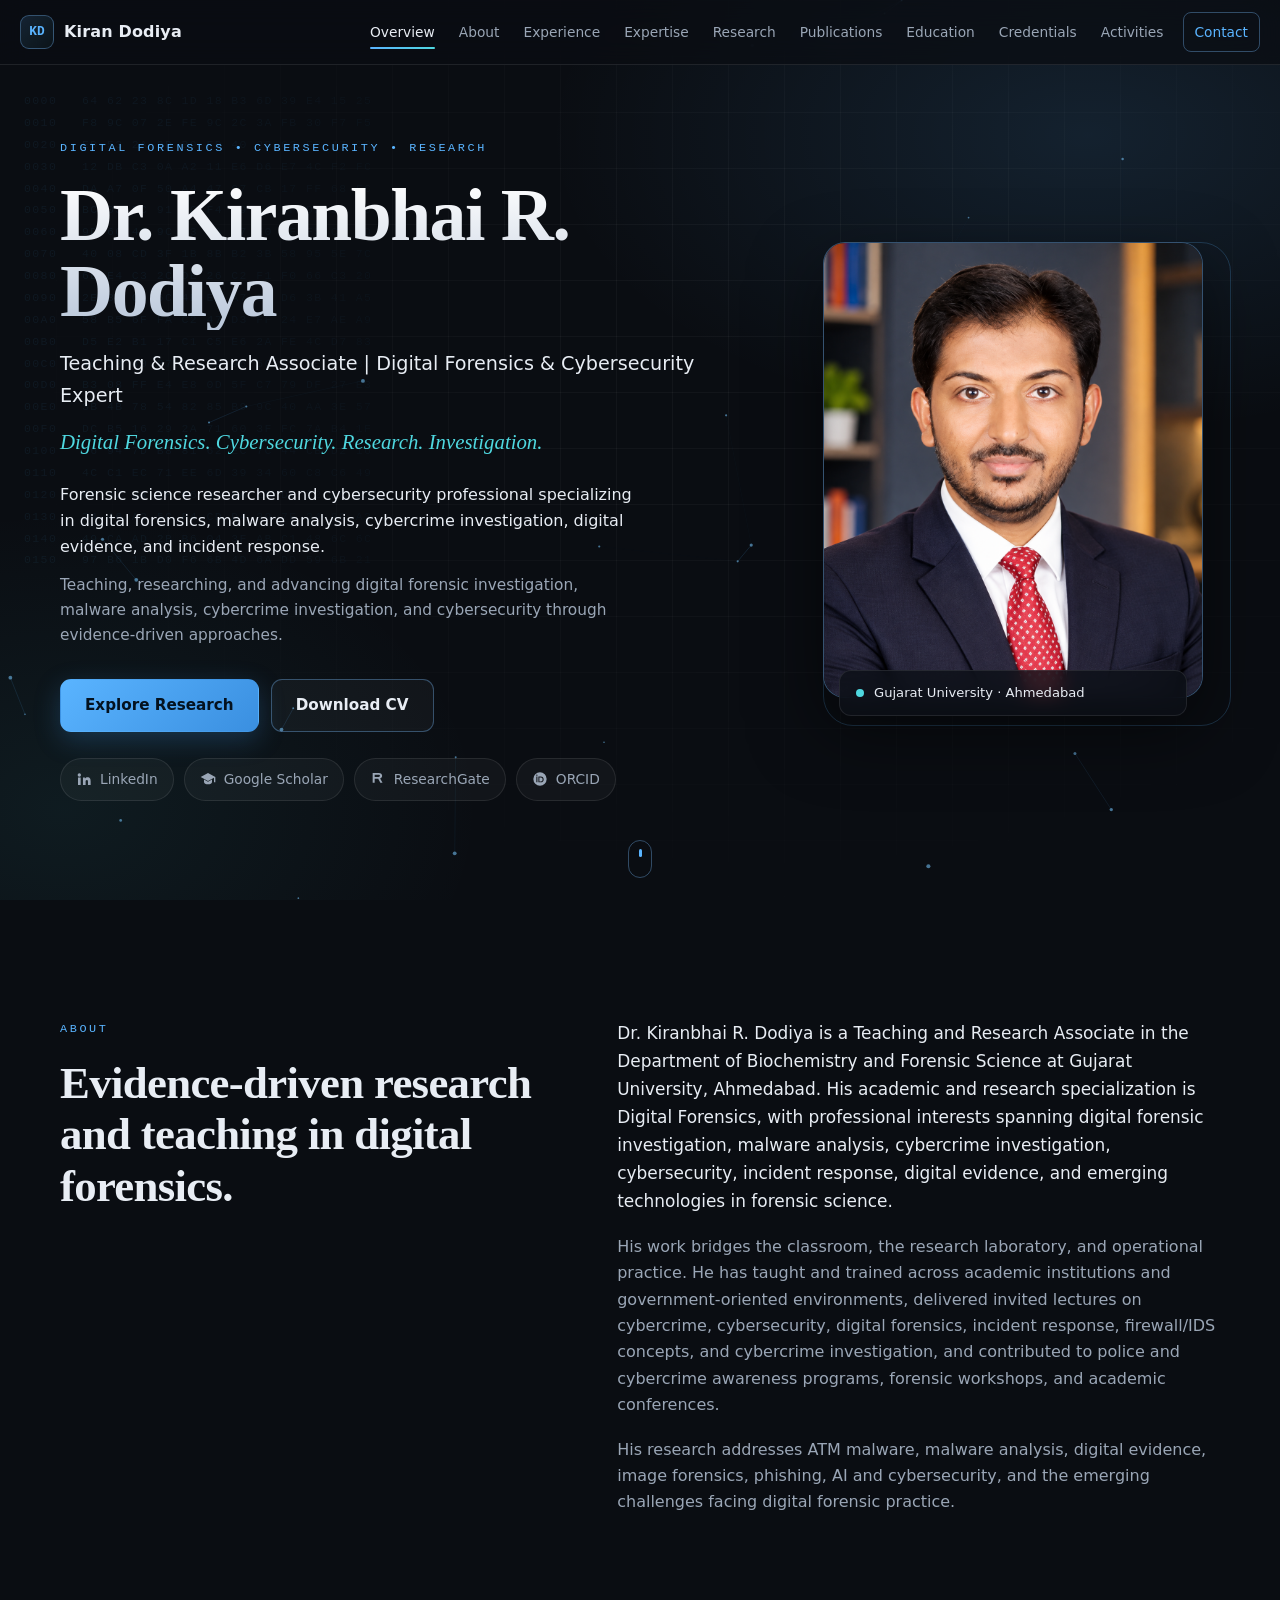
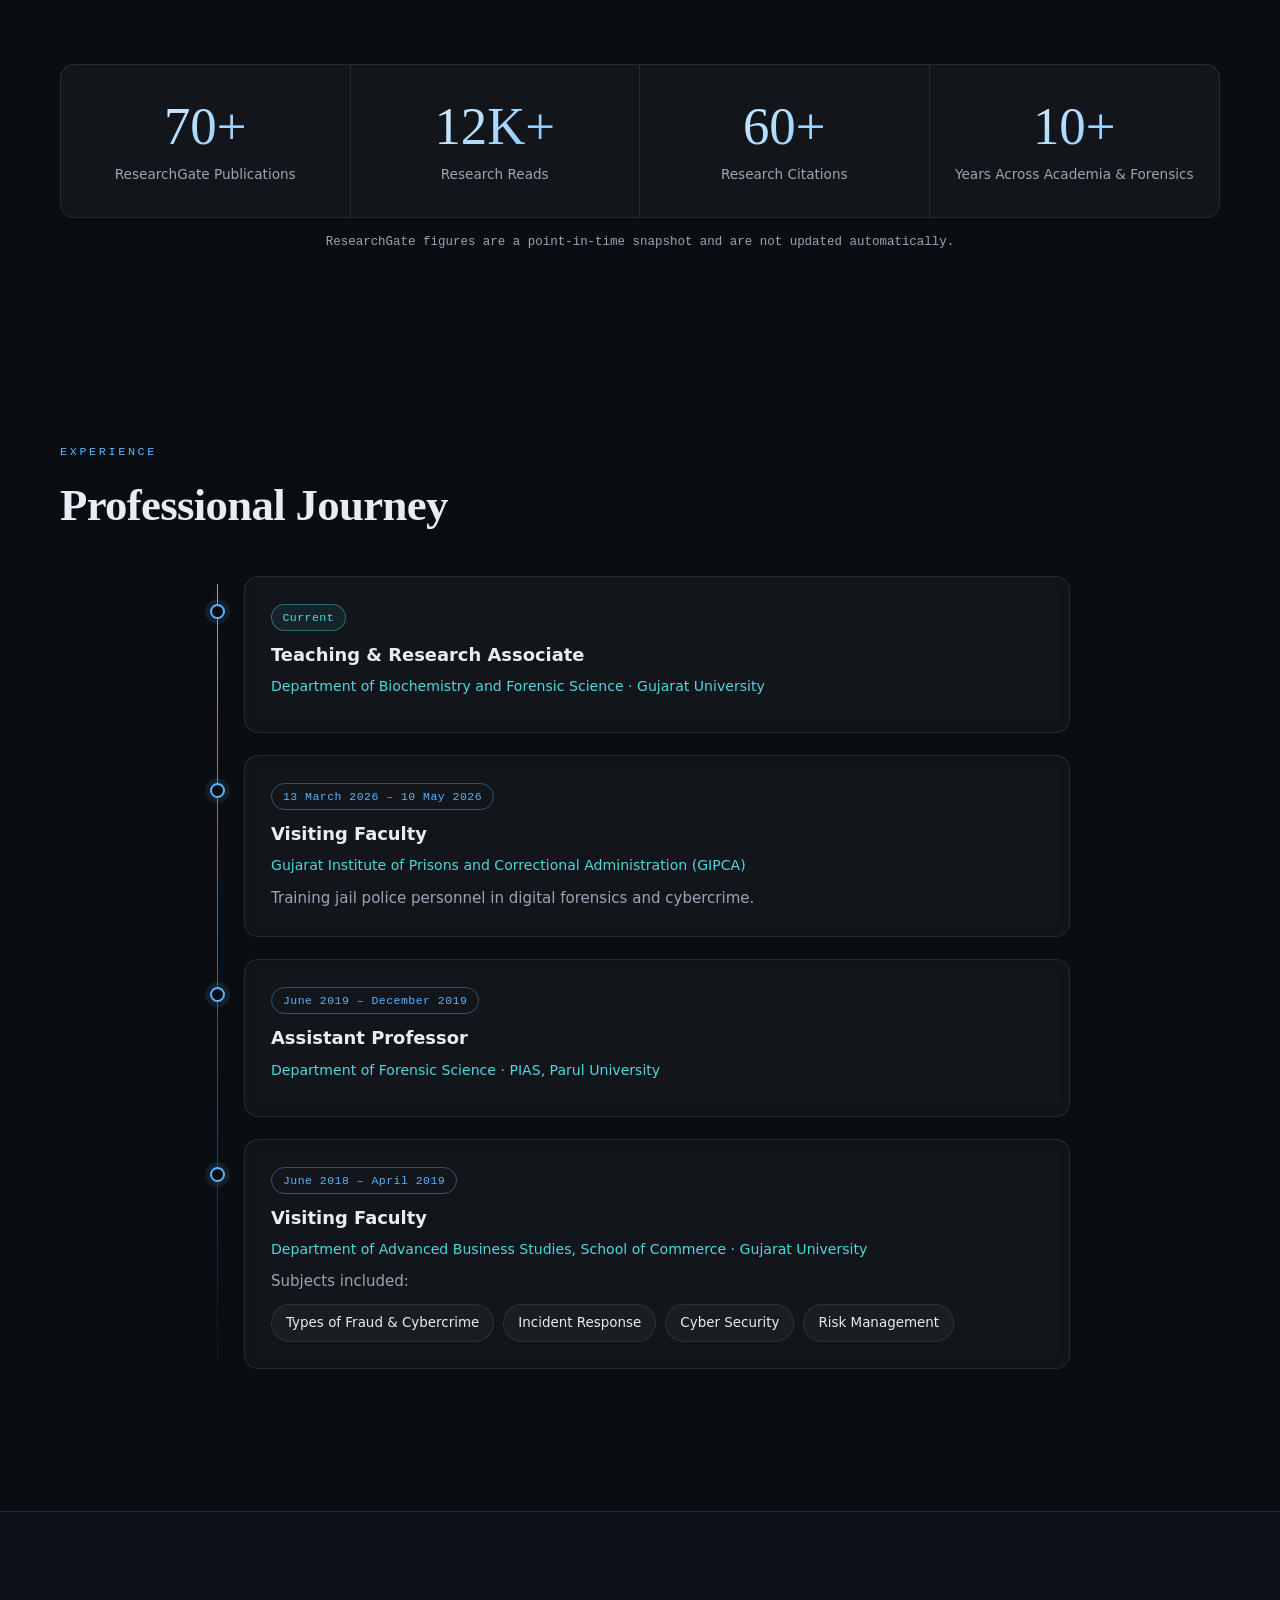
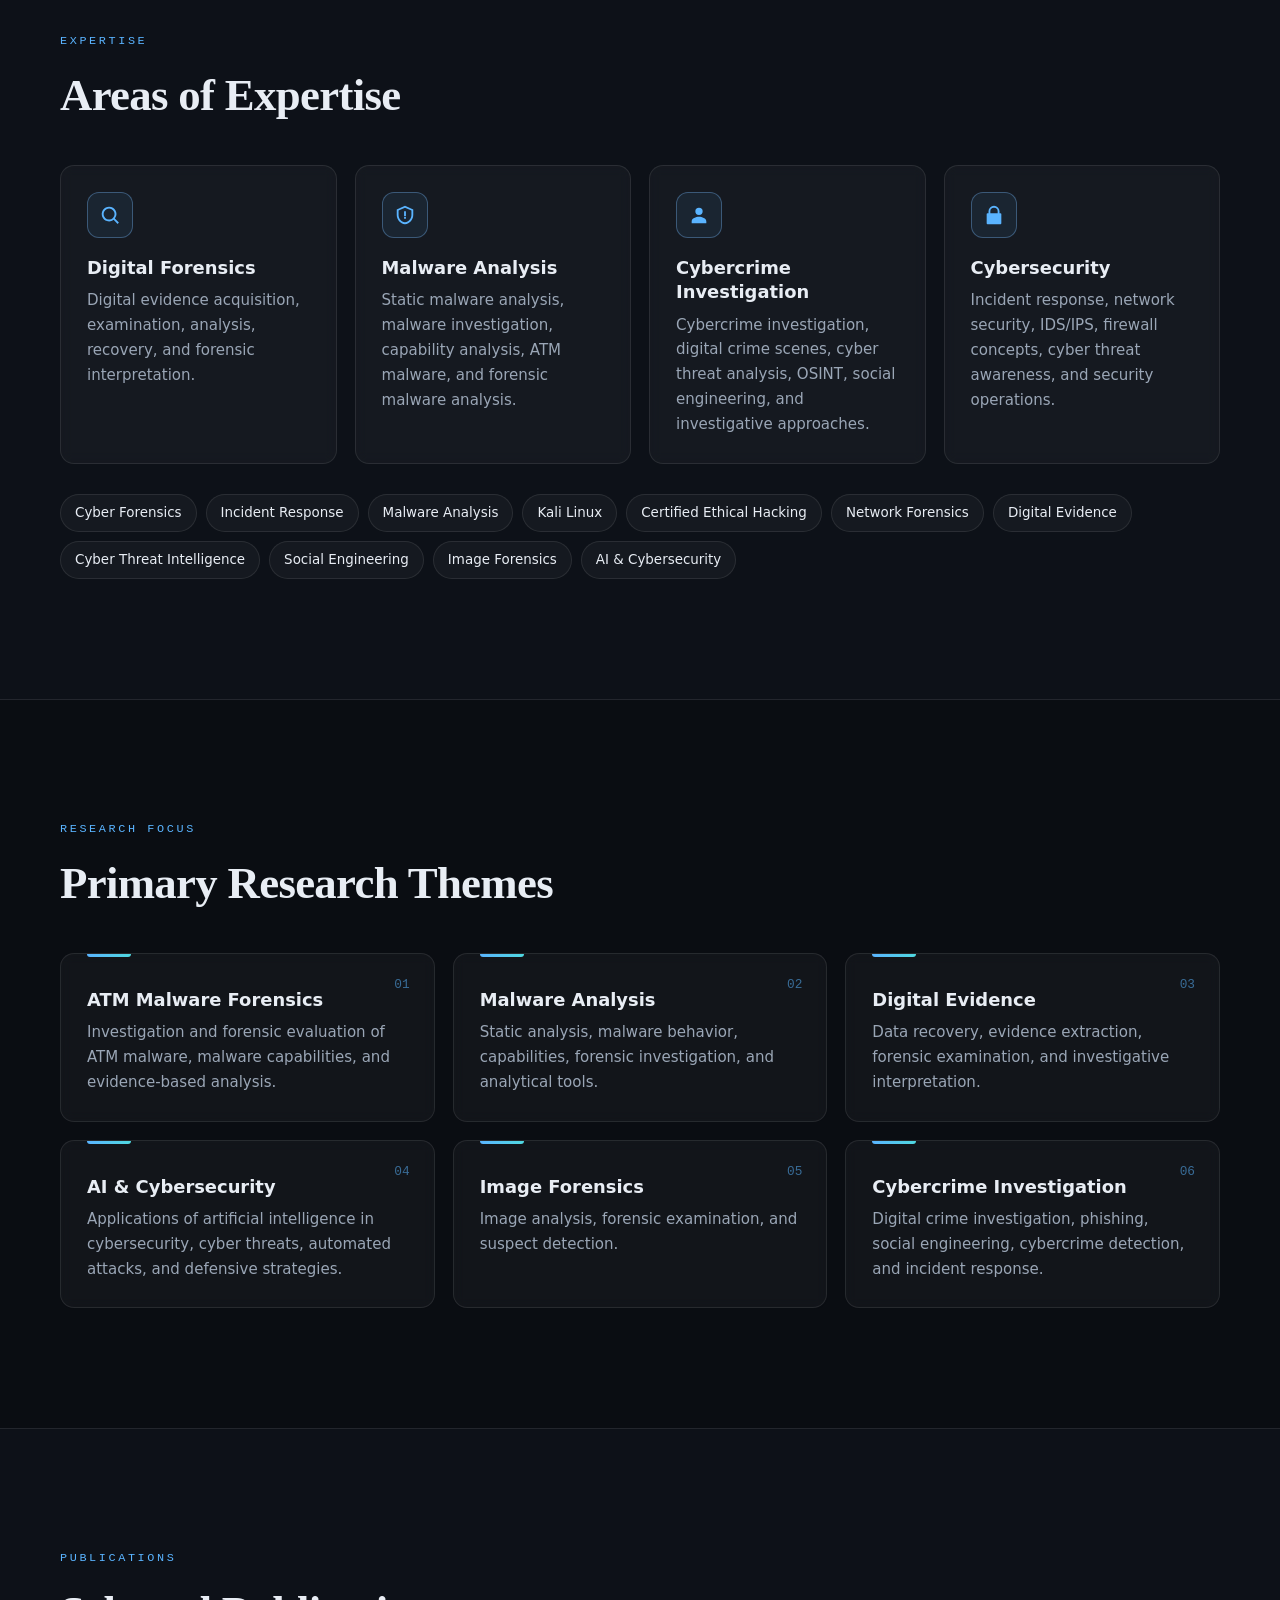
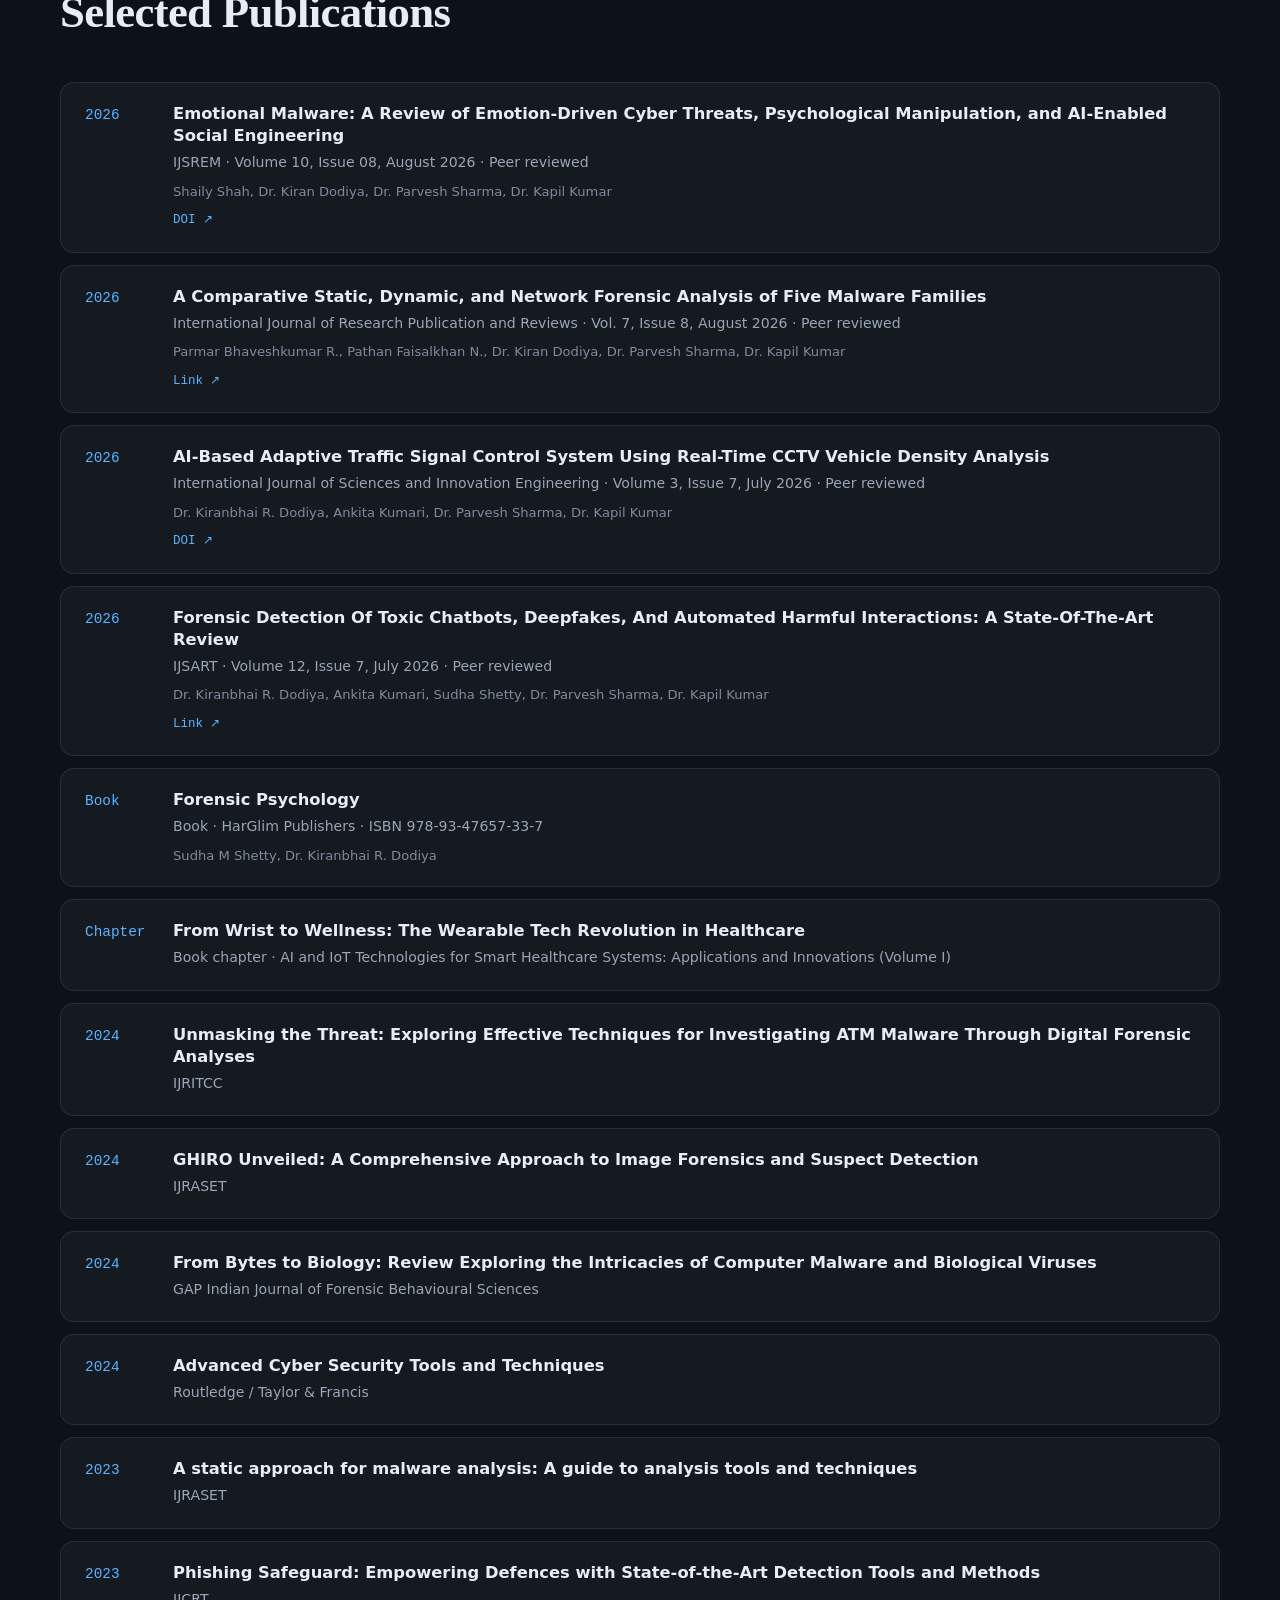
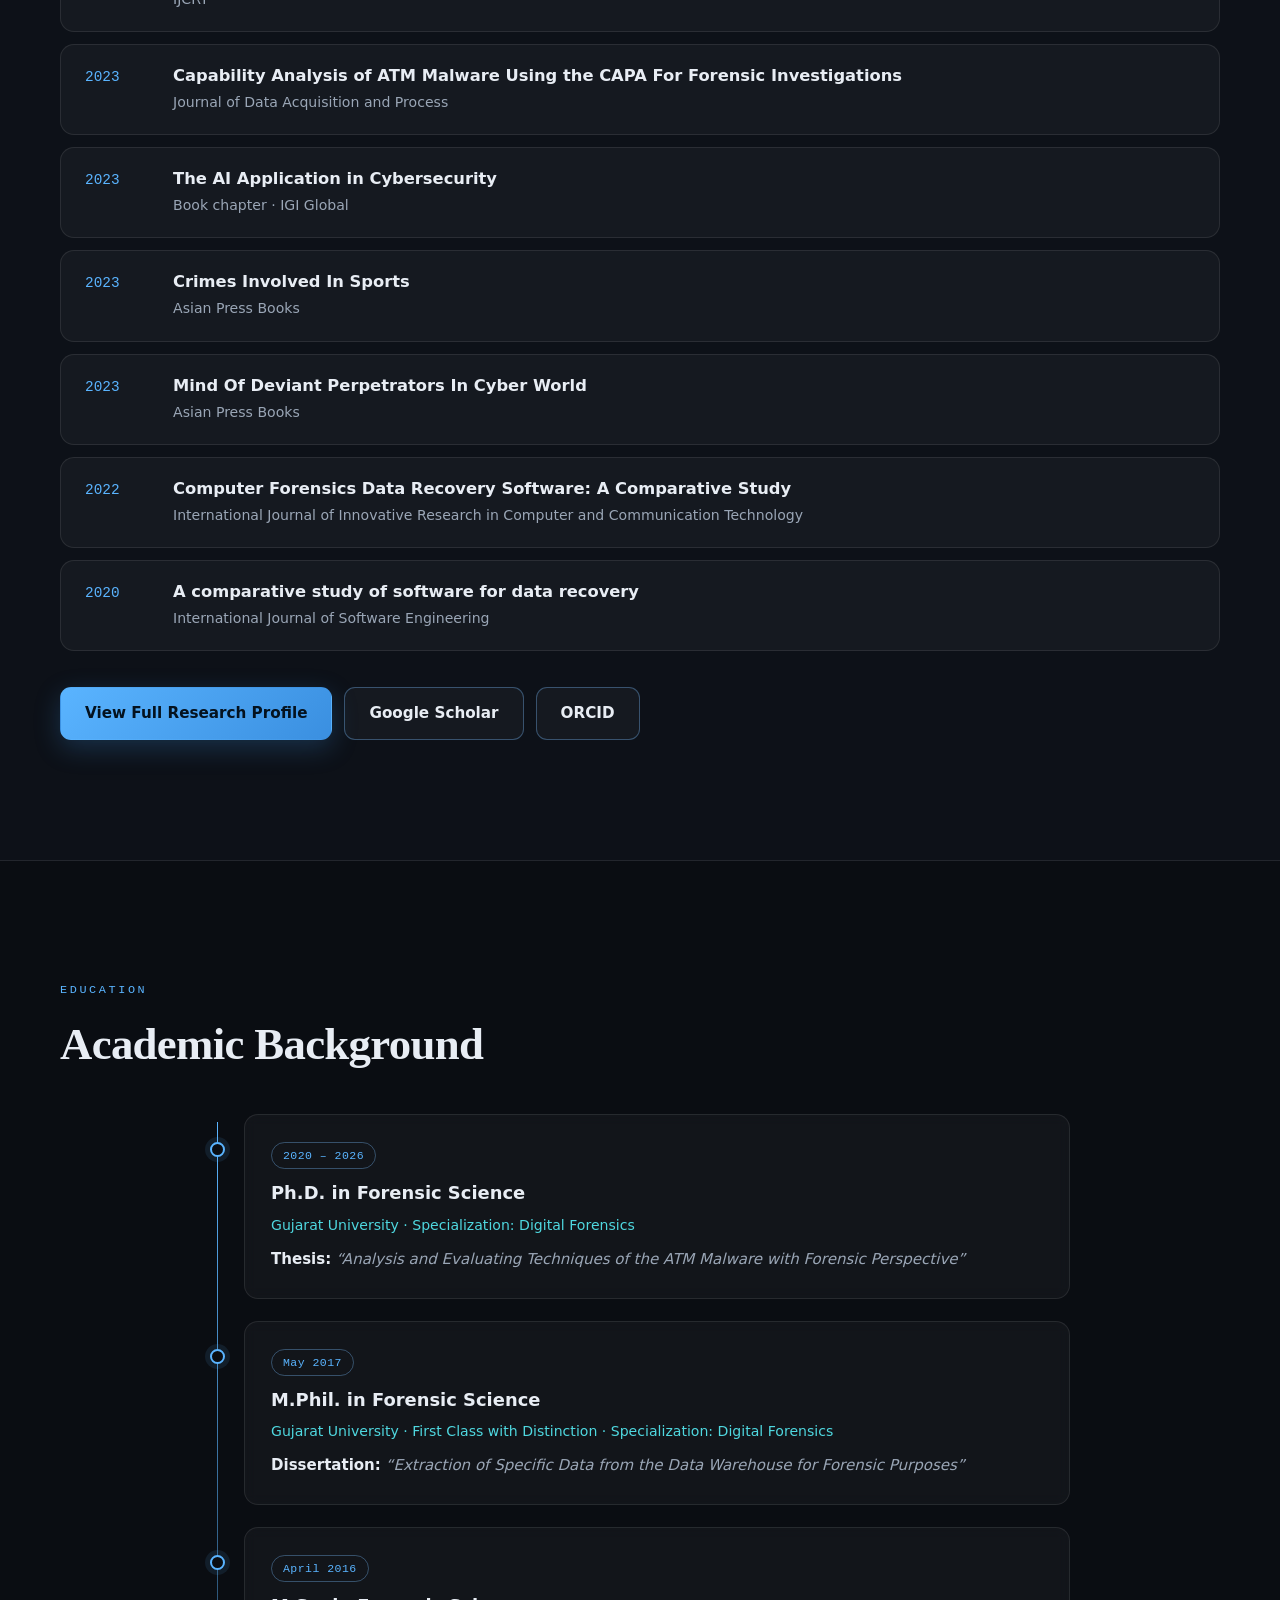
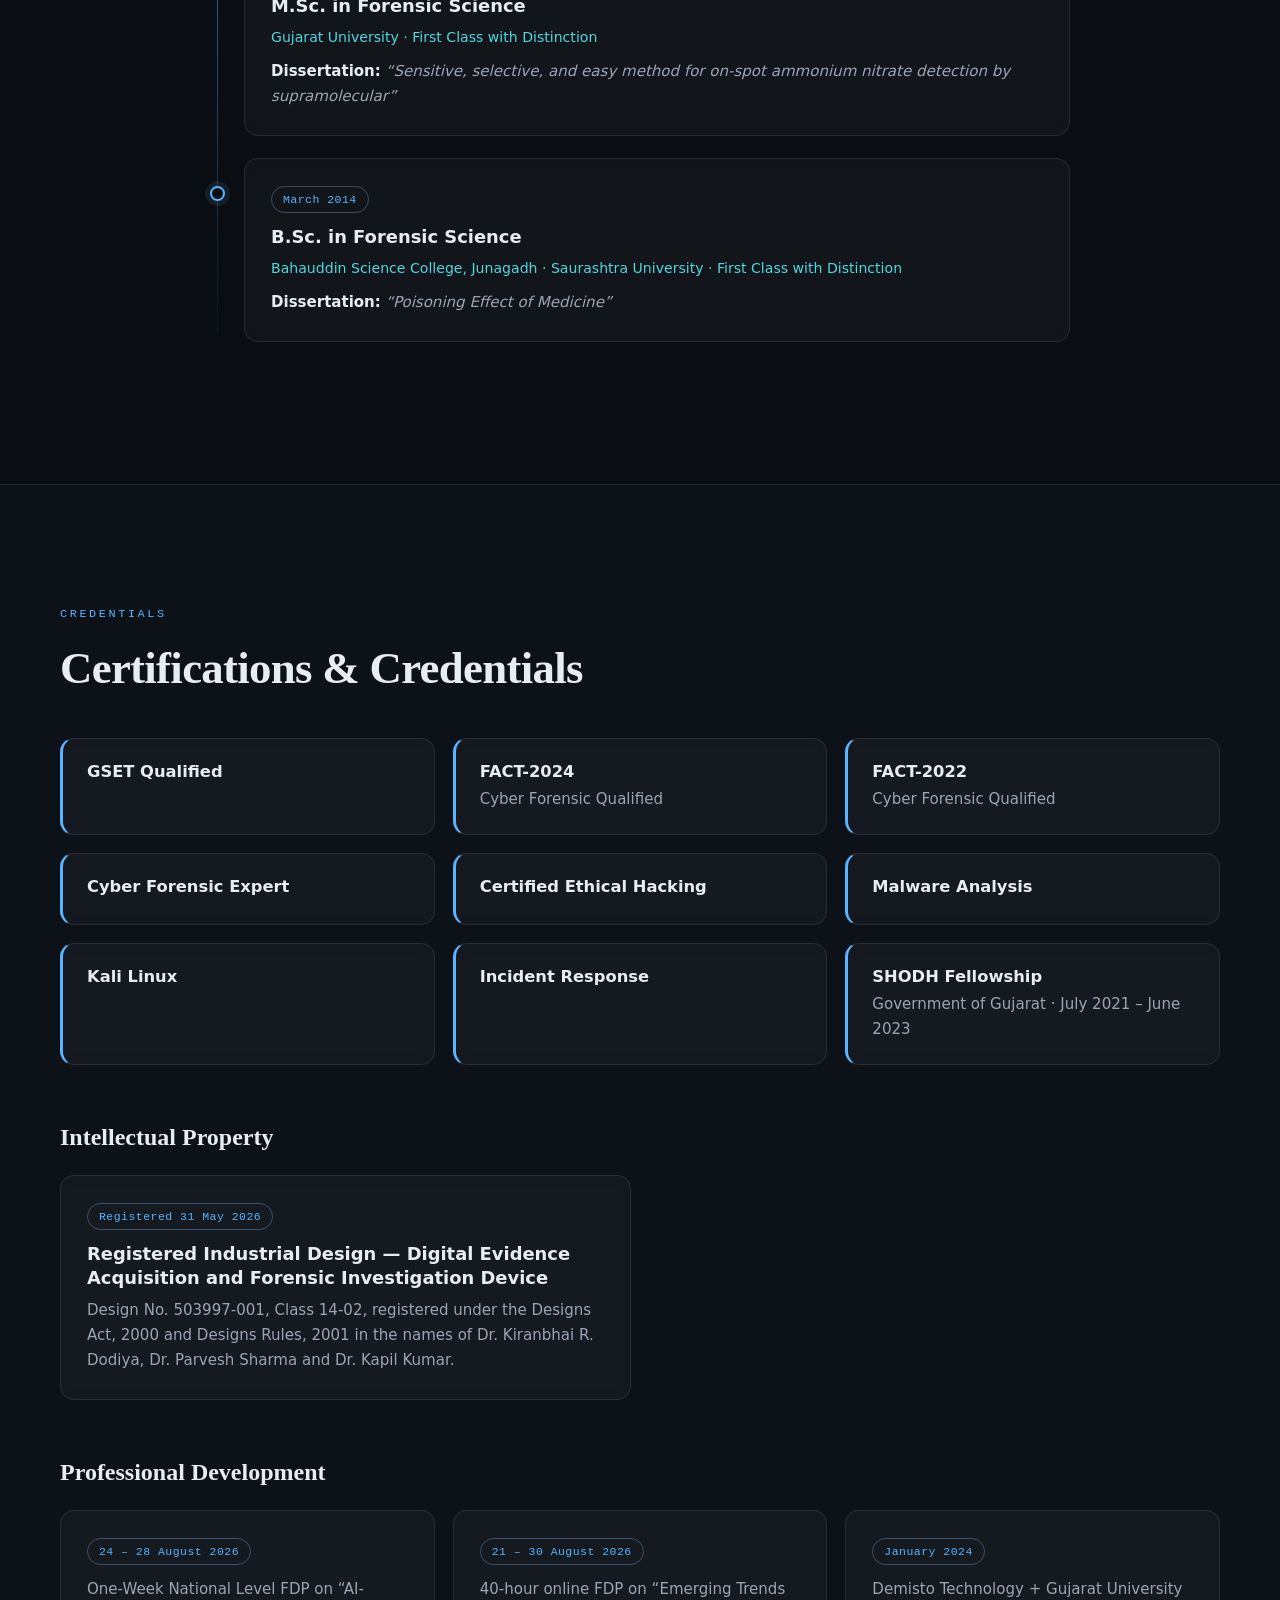
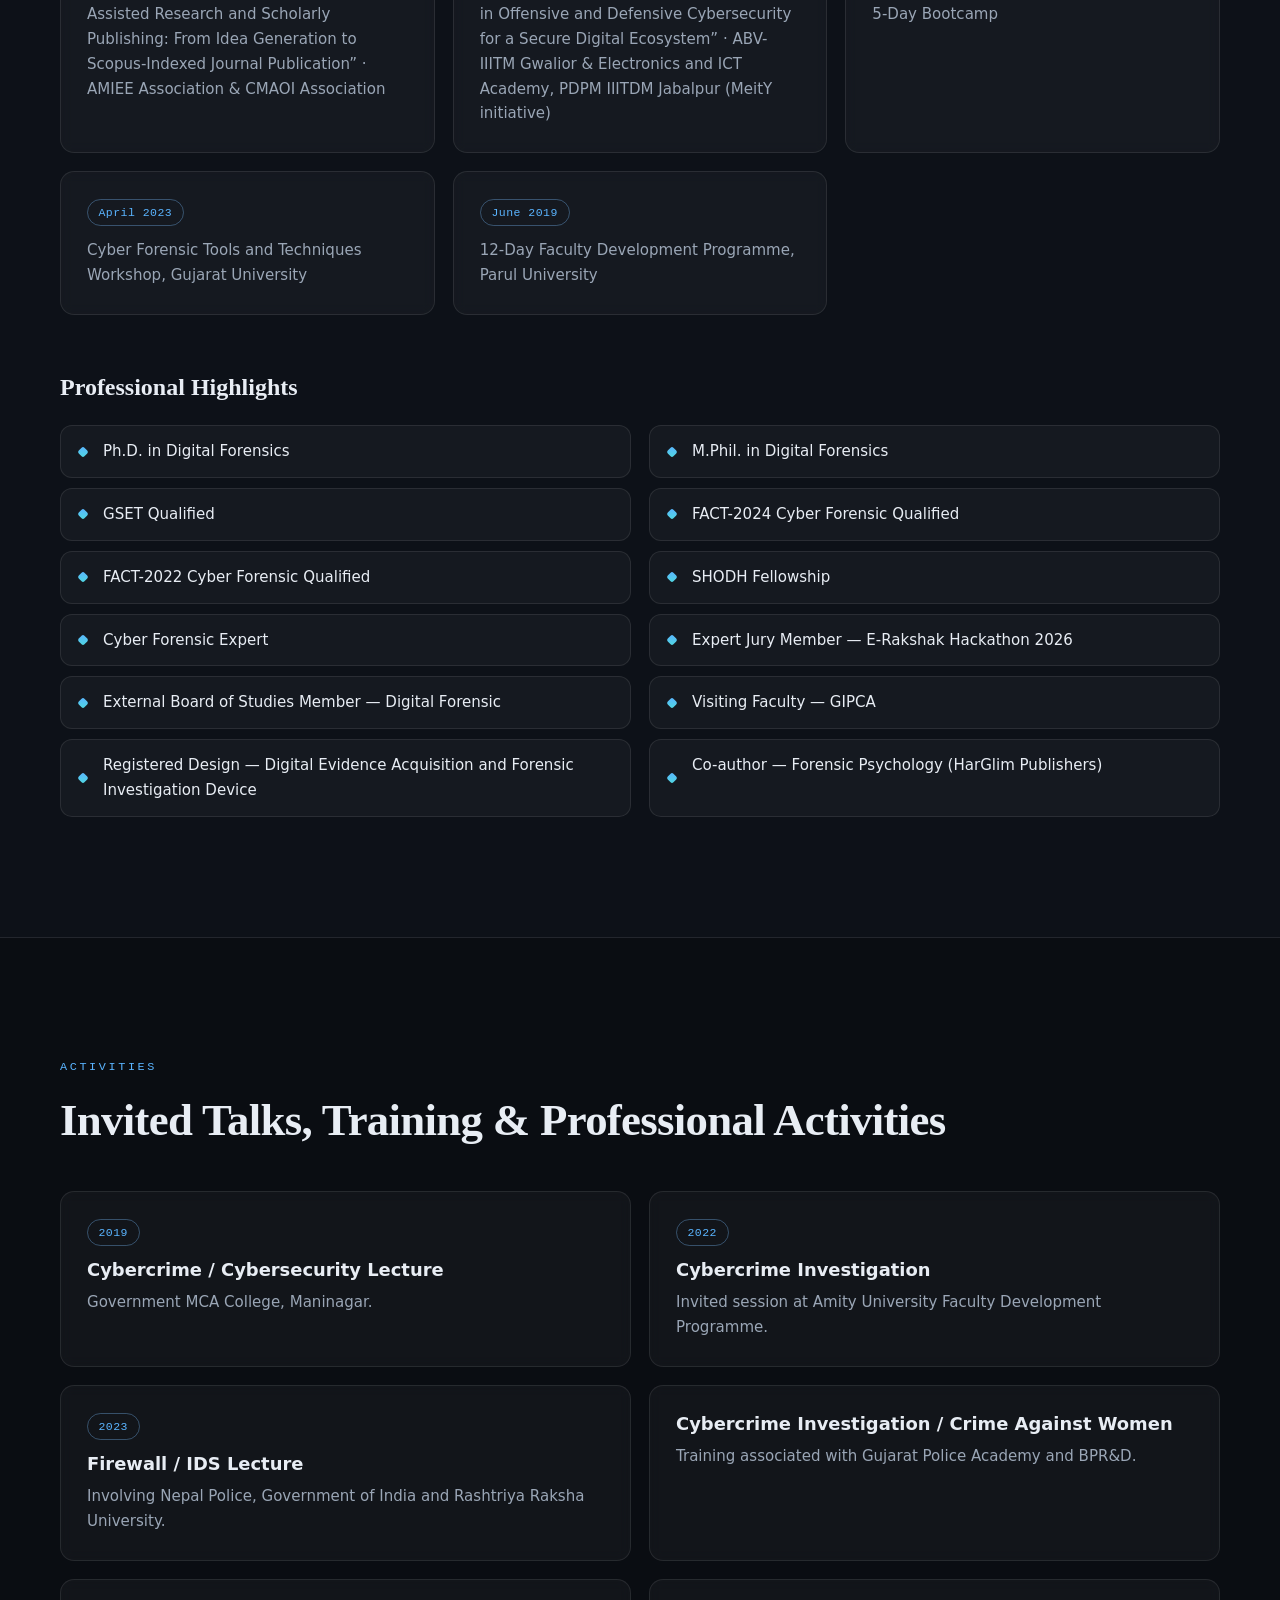
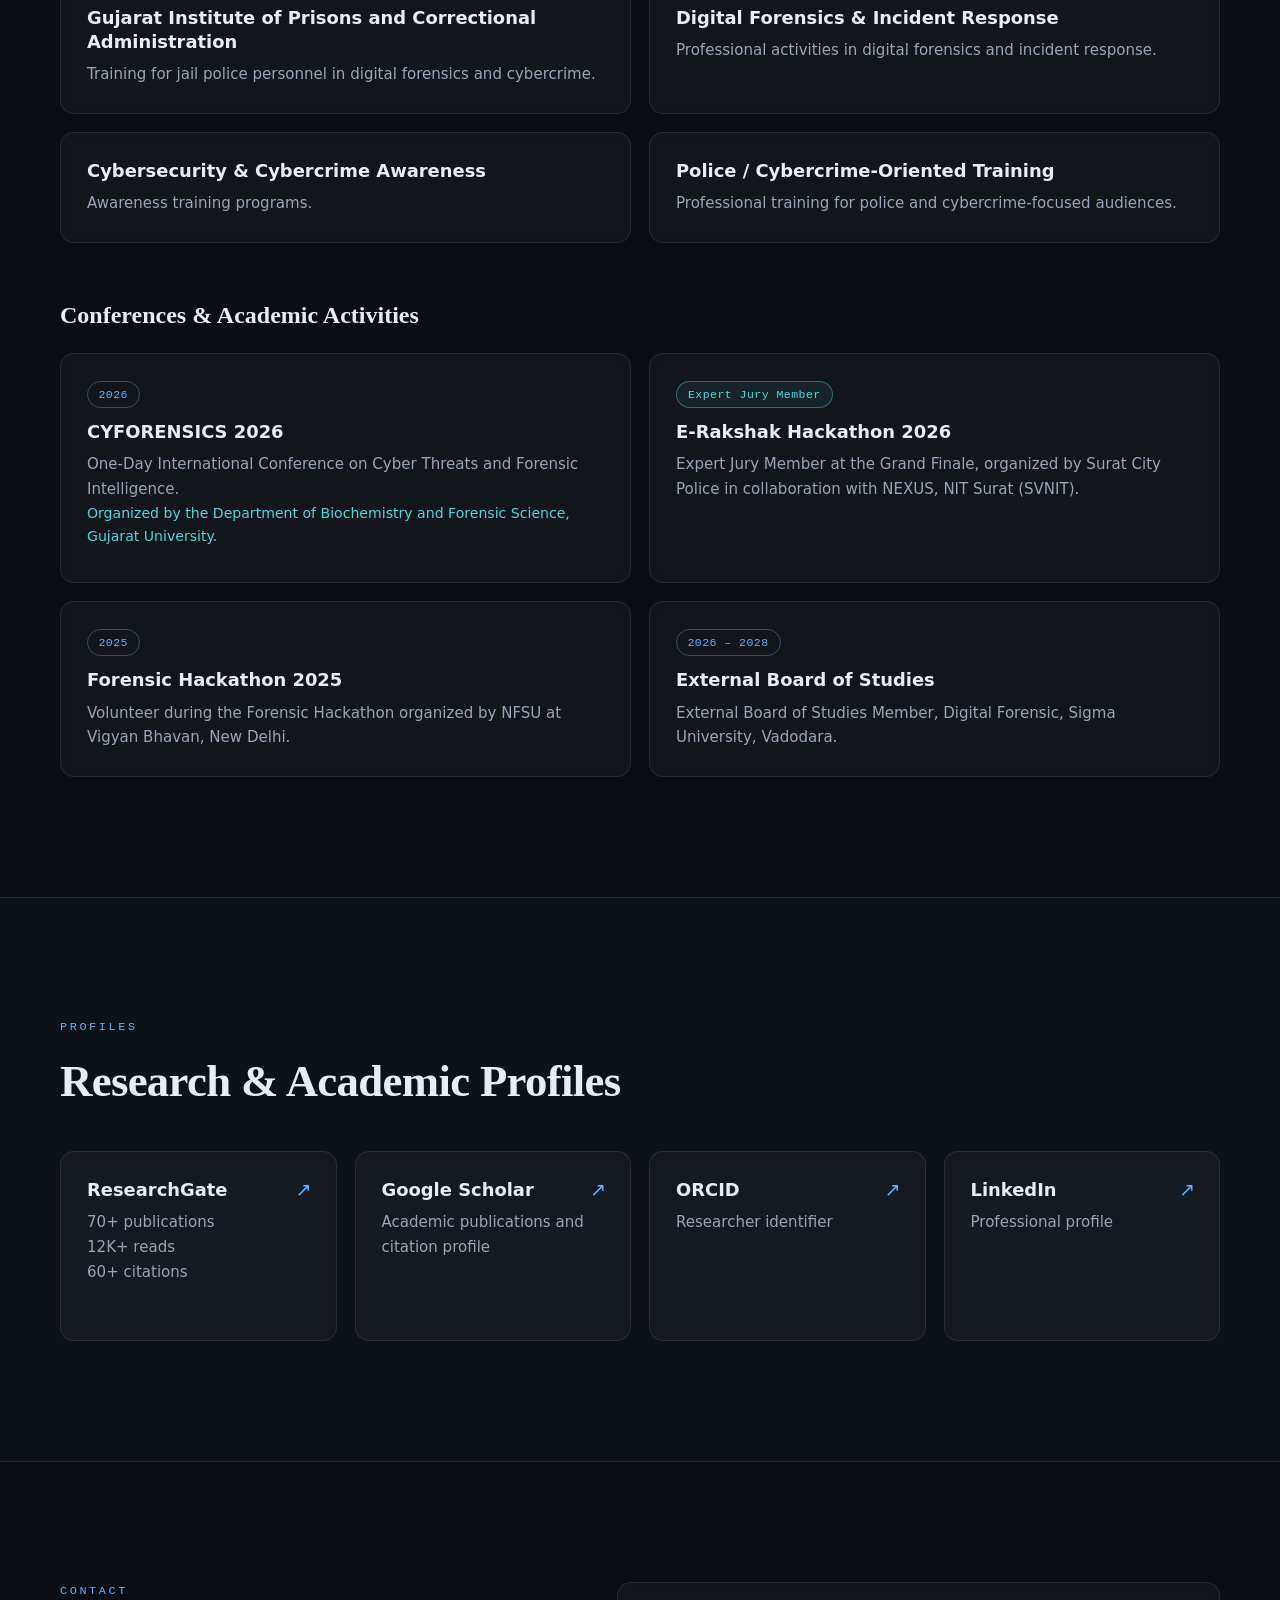
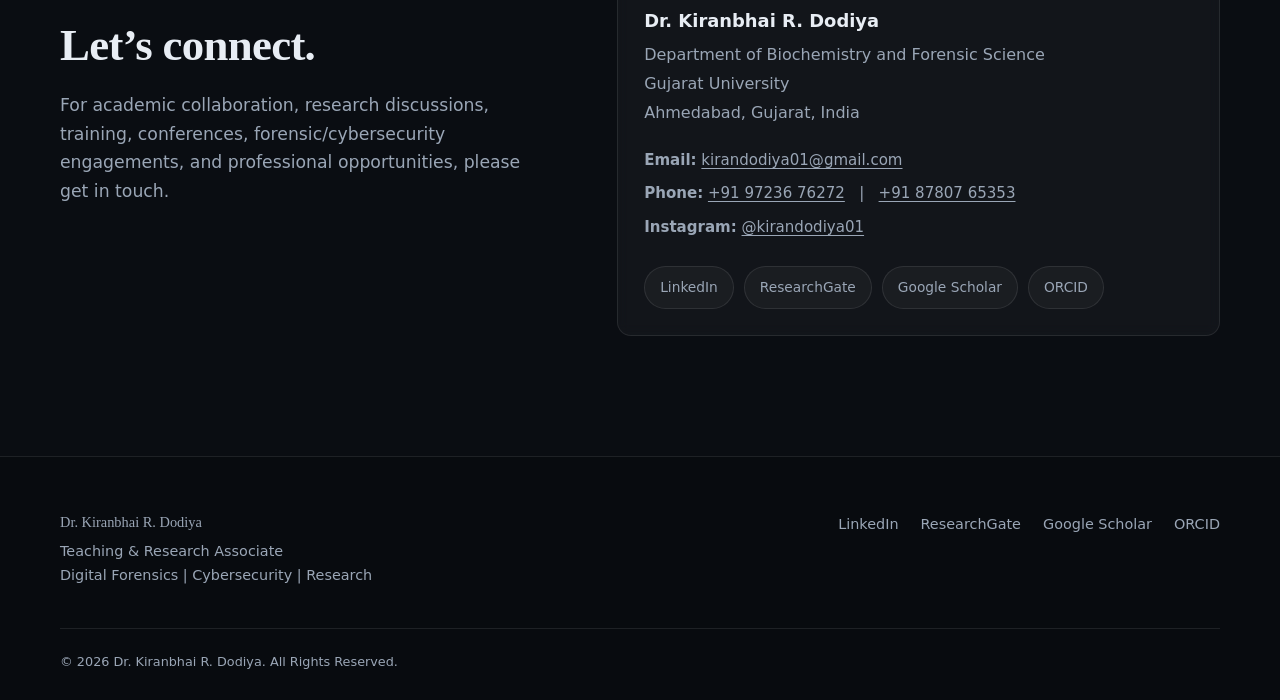
==== commit bb0dc95d: "Add files via upload" ====
--- a/index.html
+++ b/index.html
@@ -1,176 +1,462 @@
-<!doctype html>
+<!DOCTYPE html>
 <html lang="en">
 <head>
   <meta charset="utf-8">
   <meta name="viewport" content="width=device-width, initial-scale=1">
-  <meta name="description" content="Dr. Kiranbhai R. Dodiya — Digital Forensics, Cybersecurity, Malware Analysis, Cybercrime Investigation, Research and Teaching.">
+  <title>Dr. Kiran Dodiya | Digital Forensics &amp; Cybersecurity Expert</title>
+  <meta name="description" content="Official professional portfolio of Dr. Kiranbhai R. Dodiya, Teaching &amp; Research Associate specializing in Digital Forensics, Cybersecurity, Malware Analysis, Cybercrime Investigation and Digital Evidence.">
   <meta name="author" content="Dr. Kiranbhai R. Dodiya">
-  <meta name="theme-color" content="#07111f">
-  <title>Dr. Kiranbhai R. Dodiya | Digital Forensics & Cybersecurity</title>
-  <link rel="icon" href="assets/favicon.svg" type="image/svg+xml">
+  <meta name="theme-color" content="#0a0d12">
+  <link rel="canonical" href="https://kirandodiya.github.io/">
+
+  <!-- Open Graph -->
+  <meta property="og:type" content="website">
+  <meta property="og:title" content="Dr. Kiran Dodiya | Digital Forensics &amp; Cybersecurity Expert">
+  <meta property="og:description" content="Teaching &amp; Research Associate, Gujarat University. Digital Forensics, Cybersecurity, Malware Analysis, Cybercrime Investigation.">
+  <meta property="og:url" content="https://kirandodiya.github.io/">
+  <meta property="og:image" content="https://kirandodiya.github.io/assets/og-image.svg">
+
+  <!-- Twitter -->
+  <meta name="twitter:card" content="summary_large_image">
+  <meta name="twitter:title" content="Dr. Kiran Dodiya | Digital Forensics &amp; Cybersecurity Expert">
+  <meta name="twitter:description" content="Teaching &amp; Research Associate, Gujarat University. Digital Forensics, Cybersecurity, Malware Analysis, Cybercrime Investigation.">
+
+  <link rel="icon" type="image/svg+xml" href="assets/favicon.svg">
   <link rel="stylesheet" href="styles.css">
+
+  <style>
+    .contact-details { margin: 1.25rem 0 1rem; display: grid; gap: .55rem; }
+    .contact-details p { margin: 0; }
+    .contact-details a { color: inherit; text-decoration: underline; text-underline-offset: 3px; }
+  </style>
+
+  <!-- Structured data -->
+  <script type="application/ld+json">
+  {
+    "@context": "https://schema.org",
+    "@type": "Person",
+    "name": "Dr. Kiranbhai R. Dodiya",
+    "jobTitle": "Teaching & Research Associate",
+    "description": "Digital forensics and cybersecurity researcher specializing in malware analysis, cybercrime investigation and digital evidence.",
+    "affiliation": { "@type": "CollegeOrUniversity", "name": "Gujarat University", "address": { "@type": "PostalAddress", "addressLocality": "Ahmedabad", "addressRegion": "Gujarat", "addressCountry": "IN" } },
+    "alumniOf": ["Gujarat University", "Saurashtra University"],
+    "knowsAbout": ["Digital Forensics", "Cybersecurity", "Malware Analysis", "Cybercrime Investigation", "Incident Response", "Digital Evidence"],
+    "url": "https://kirandodiya.github.io/",
+    "sameAs": [
+      "https://www.linkedin.com/in/dr-kiran-dodiya-849062118/",
+      "https://www.researchgate.net/profile/Kiranbhai-Dodiya",
+      "https://scholar.google.com/citations?user=JTWUKKQAAAAJ&hl=en",
+      "https://orcid.org/0009-0001-9409-7303"
+      ,"https://www.instagram.com/kirandodiya01/"
+    ]
+  }
+  </script>
 </head>
 <body>
-  <div class="noise" aria-hidden="true"></div>
-  <header class="site-header">
-    <a class="brand" href="#home" aria-label="Dr. Kiran Dodiya home">
-      <span class="brand-mark">KD</span>
-      <span>Dr. Kiran Dodiya</span>
-    </a>
-    <button class="menu-toggle" aria-label="Open navigation" aria-expanded="false">☰</button>
-    <nav class="nav" id="nav">
-      <a href="#about">About</a><a href="#experience">Experience</a><a href="#research">Research</a>
-      <a href="#publications">Publications</a><a href="#education">Education</a><a href="#contact">Contact</a>
+  <a class="skip-link" href="#main">Skip to content</a>
+
+  <!-- ============ NAVIGATION ============ -->
+  <header class="site-header" id="top">
+    <nav class="nav" aria-label="Primary">
+      <a class="brand" href="#overview" aria-label="Dr. Kiranbhai R. Dodiya, home">
+        <span class="brand-mark">KD</span><span class="brand-text">Kiran Dodiya</span>
+      </a>
+      <button class="nav-toggle" id="navToggle" aria-label="Toggle menu" aria-expanded="false" aria-controls="navLinks">
+        <span></span><span></span><span></span>
+      </button>
+      <ul class="nav-links" id="navLinks">
+        <li><a href="#overview">Overview</a></li>
+        <li><a href="#about">About</a></li>
+        <li><a href="#experience">Experience</a></li>
+        <li><a href="#expertise">Expertise</a></li>
+        <li><a href="#research">Research</a></li>
+        <li><a href="#publications">Publications</a></li>
+        <li><a href="#education">Education</a></li>
+        <li><a href="#credentials">Credentials</a></li>
+        <li><a href="#activities">Activities</a></li>
+        <li><a href="#contact" class="nav-cta">Contact</a></li>
+      </ul>
     </nav>
   </header>
 
-  <main>
-    <section class="hero" id="home">
-      <div class="hero-grid"></div>
-      <div class="hero-copy reveal">
-        <p class="eyebrow"><span class="dot"></span> DIGITAL FORENSICS · CYBERSECURITY · RESEARCH</p>
-        <h1>Dr. Kiranbhai<br><span>R. Dodiya</span></h1>
-        <p class="hero-role">Teaching & Research Associate · Department of Biochemistry & Forensic Science · Gujarat University</p>
-        <p class="hero-text">Digital forensics researcher and educator working across malware analysis, cybercrime investigation, digital evidence and cybersecurity.</p>
-        <div class="hero-actions">
-          <a class="btn btn-primary" href="#research">Explore Research <span>↗</span></a>
-          <a class="btn btn-ghost" href="assets/Dr_Kiranbhai_Dodiya_CV.pdf" download>Download CV <span>↓</span></a>
+  <main id="main">
+
+  <!-- ============ HERO ============ -->
+  <section class="hero" id="overview" aria-labelledby="hero-title">
+    <canvas id="heroCanvas" aria-hidden="true"></canvas>
+    <div class="hex-bg" id="hexBg" aria-hidden="true"></div>
+    <div class="container hero-grid">
+      <div class="hero-copy">
+        <p class="eyebrow reveal">DIGITAL FORENSICS • CYBERSECURITY • RESEARCH</p>
+        <h1 id="hero-title" class="reveal">Dr. Kiranbhai R. Dodiya</h1>
+        <p class="hero-sub reveal">Teaching &amp; Research Associate | Digital Forensics &amp; Cybersecurity Expert</p>
+        <p class="hero-tag reveal">Digital Forensics. Cybersecurity. Research. Investigation.</p>
+        <p class="hero-desc reveal">Forensic science researcher and cybersecurity professional specializing in digital forensics, malware analysis, cybercrime investigation, digital evidence, and incident response.</p>
+        <p class="hero-support reveal">Teaching, researching, and advancing digital forensic investigation, malware analysis, cybercrime investigation, and cybersecurity through evidence-driven approaches.</p>
+        <div class="hero-cta reveal">
+          <a href="#research" class="btn btn-primary">Explore Research</a>
+          <a href="assets/Dr_Kiranbhai_Dodiya_CV.pdf" class="btn btn-ghost" download>Download CV</a>
         </div>
-        <div class="hero-links">
-          <a href="https://scholar.google.com/citations?user=JTWUKKQAAAAJ&hl=en" target="_blank" rel="noopener">Google Scholar</a>
-          <a href="https://orcid.org/0009-0001-9409-7303" target="_blank" rel="noopener">ORCID</a>
-          <a href="https://www.researchgate.net/profile/Kiranbhai-Dodiya" target="_blank" rel="noopener">ResearchGate</a>
-          <a href="https://www.linkedin.com/in/dr-kiran-dodiya-849062118/" target="_blank" rel="noopener">LinkedIn</a>
+        <ul class="social-row reveal" aria-label="Professional profiles">
+          <li><a class="chip" href="https://www.linkedin.com/in/dr-kiran-dodiya-849062118/" target="_blank" rel="noopener noreferrer" aria-label="LinkedIn (opens in new tab)"><svg viewBox="0 0 24 24" aria-hidden="true"><path d="M4.98 3.5a2.5 2.5 0 1 1 0 5 2.5 2.5 0 0 1 0-5ZM3 9.75h4V21H3V9.75Zm6.5 0h3.83v1.54h.05c.53-1 1.84-2.07 3.78-2.07 4.04 0 4.79 2.66 4.79 6.12V21h-4v-4.9c0-1.17-.02-2.67-1.63-2.67-1.63 0-1.88 1.27-1.88 2.59V21h-4V9.75Z"/></svg>LinkedIn</a></li>
+          <li><a class="chip" href="https://scholar.google.com/citations?user=JTWUKKQAAAAJ&hl=en" target="_blank" rel="noopener noreferrer" aria-label="Google Scholar (opens in new tab)"><svg viewBox="0 0 24 24" aria-hidden="true"><path d="M12 3 1 9l11 6 9-4.9V17h2V9L12 3Zm-6 9.7v3.8C6 18.4 8.7 20 12 20s6-1.6 6-3.5v-3.8l-6 3.3-6-3.3Z"/></svg>Google Scholar</a></li>
+          <li><a class="chip" href="https://www.researchgate.net/profile/Kiranbhai-Dodiya" target="_blank" rel="noopener noreferrer" aria-label="ResearchGate (opens in new tab)"><svg viewBox="0 0 24 24" aria-hidden="true"><path d="M4 3h9.2c3.1 0 5 1.6 5 4.2 0 2-1.1 3.4-3 4l3.6 6.3h-3.3l-3.2-5.8H7V17.500H4V3Zm3 2.600v3.400h5.800c1.300 0 2.200-.6 2.200-1.700S14.100 5.600 12.800 5.600H7Z"/></svg>ResearchGate</a></li>
+          <li><a class="chip" href="https://orcid.org/0009-0001-9409-7303" target="_blank" rel="noopener noreferrer" aria-label="ORCID (opens in new tab)"><svg viewBox="0 0 24 24" aria-hidden="true"><path d="M12 2a10 10 0 1 0 0 20 10 10 0 0 0 0-20ZM8.100 17H6.500V8.200h1.600V17Zm-.8-9.800a1 1 0 1 1 0-2 1 1 0 0 1 0 2ZM9.600 8.200h3.500c3 0 4.400 1.800 4.400 4.400S16.100 17 13.100 17H9.600V8.200Zm1.500 1.400v6h1.900c2 0 2.900-1.100 2.900-3s-.9-3-2.900-3h-1.900Z"/></svg>ORCID</a></li>
+        </ul>
+      </div>
+
+      <div class="hero-photo reveal" >
+        <div class="photo-frame">
+          <div class="photo-ring" aria-hidden="true"></div>
+          <img src="profile.jpg" onerror="this.onerror=null;this.src='assets/profile-placeholder.svg'" alt="Portrait of Dr. Kiranbhai R. Dodiya, Teaching and Research Associate at Gujarat University" width="520" height="620">
+          <div class="photo-tag"><span class="dot" aria-hidden="true"></span>Gujarat University · Ahmedabad</div>
         </div>
       </div>
-      <div class="hero-photo reveal">
-        <div class="photo-frame"><img src="profile.jpg" alt="Portrait of Dr. Kiranbhai R. Dodiya" onerror="this.onerror=null;this.src='assets/profile-placeholder.svg'"></div>
-        <div class="scan-line"></div>
-        <div class="photo-tag">DFIR / 01</div>
-        <div class="code-card"><span>CASE</span><strong>DIGITAL EVIDENCE</strong><small>TRACE · ANALYSE · INTERPRET</small></div>
-      </div>
-    </section>
-
-    <section class="stats-strip">
-      <div><strong>70+</strong><span>ResearchGate publications</span></div>
-      <div><strong>12K+</strong><span>Research reads</span></div>
-      <div><strong>60+</strong><span>Research citations</span></div>
-      <div><strong>10+</strong><span>Years across academia & forensics</span></div>
-    </section>
-
-    <section class="section" id="about">
-      <div class="section-label">01 / PROFILE</div>
-      <div class="two-col">
-        <div>
-          <p class="kicker">ABOUT</p>
-          <h2>Where forensic science meets the digital crime scene.</h2>
+    </div>
+    <a href="#about" class="scroll-hint" aria-label="Scroll to About"><span></span></a>
+  </section>
+
+  <!-- ============ ABOUT ============ -->
+  <section class="section" id="about" aria-labelledby="about-title">
+    <div class="container two-col">
+      <div class="reveal">
+        <p class="eyebrow">ABOUT</p>
+        <h2 id="about-title">Evidence-driven research and teaching in digital forensics.</h2>
+      </div>
+      <div class="prose reveal">
+        <p>Dr. Kiranbhai R. Dodiya is a Teaching and Research Associate in the Department of Biochemistry and Forensic Science at Gujarat University, Ahmedabad. His academic and research specialization is Digital Forensics, with professional interests spanning digital forensic investigation, malware analysis, cybercrime investigation, cybersecurity, incident response, digital evidence, and emerging technologies in forensic science.</p>
+        <p>His work bridges the classroom, the research laboratory, and operational practice. He has taught and trained across academic institutions and government-oriented environments, delivered invited lectures on cybercrime, cybersecurity, digital forensics, incident response, firewall/IDS concepts, and cybercrime investigation, and contributed to police and cybercrime awareness programs, forensic workshops, and academic conferences.</p>
+        <p>His research addresses ATM malware, malware analysis, digital evidence, image forensics, phishing, AI and cybersecurity, and the emerging challenges facing digital forensic practice.</p>
+      </div>
+    </div>
+  </section>
+
+  <!-- ============ STATS ============ -->
+  <section class="stats" aria-label="Professional statistics">
+    <div class="container">
+      <ul class="stats-grid">
+        <li class="stat reveal"><span class="stat-num" data-target="70" data-suffix="+">70+</span><span class="stat-label">ResearchGate Publications</span></li>
+        <li class="stat reveal"><span class="stat-num" data-target="12" data-suffix="K+">12K+</span><span class="stat-label">Research Reads</span></li>
+        <li class="stat reveal"><span class="stat-num" data-target="60" data-suffix="+">60+</span><span class="stat-label">Research Citations</span></li>
+        <li class="stat reveal"><span class="stat-num" data-target="10" data-suffix="+">10+</span><span class="stat-label">Years Across Academia &amp; Forensics</span></li>
+      </ul>
+      <p class="stats-note">ResearchGate figures are a point-in-time snapshot and are not updated automatically.</p>
+    </div>
+  </section>
+
+  <!-- ============ EXPERIENCE ============ -->
+  <section class="section" id="experience" aria-labelledby="exp-title">
+    <div class="container">
+      <div class="section-head reveal">
+        <p class="eyebrow">EXPERIENCE</p>
+        <h2 id="exp-title">Professional Journey</h2>
+      </div>
+      <ol class="timeline">
+        <li class="t-item reveal">
+          <span class="t-dot" aria-hidden="true"></span>
+          <article class="card">
+            <span class="badge badge-live">Current</span>
+            <h3>Teaching &amp; Research Associate</h3>
+            <p class="meta">Department of Biochemistry and Forensic Science · Gujarat University</p>
+          </article>
+        </li>
+        <li class="t-item reveal">
+          <span class="t-dot" aria-hidden="true"></span>
+          <article class="card">
+            <span class="badge">13 March 2026 – 10 May 2026</span>
+            <h3>Visiting Faculty</h3>
+            <p class="meta">Gujarat Institute of Prisons and Correctional Administration (GIPCA)</p>
+            <p>Training jail police personnel in digital forensics and cybercrime.</p>
+          </article>
+        </li>
+        <li class="t-item reveal">
+          <span class="t-dot" aria-hidden="true"></span>
+          <article class="card">
+            <span class="badge">June 2019 – December 2019</span>
+            <h3>Assistant Professor</h3>
+            <p class="meta">Department of Forensic Science · PIAS, Parul University</p>
+          </article>
+        </li>
+        <li class="t-item reveal">
+          <span class="t-dot" aria-hidden="true"></span>
+          <article class="card">
+            <span class="badge">June 2018 – April 2019</span>
+            <h3>Visiting Faculty</h3>
+            <p class="meta">Department of Advanced Business Studies, School of Commerce · Gujarat University</p>
+            <p>Subjects included:</p>
+            <ul class="tag-list small">
+              <li>Types of Fraud &amp; Cybercrime</li><li>Incident Response</li><li>Cyber Security</li><li>Risk Management</li>
+            </ul>
+          </article>
+        </li>
+      </ol>
+    </div>
+  </section>
+
+  <!-- ============ EXPERTISE ============ -->
+  <section class="section alt" id="expertise" aria-labelledby="exp2-title">
+    <div class="container">
+      <div class="section-head reveal">
+        <p class="eyebrow">EXPERTISE</p>
+        <h2 id="exp2-title">Areas of Expertise</h2>
+      </div>
+      <div class="grid-4">
+        <article class="card tilt reveal">
+          <div class="icon"><svg viewBox="0 0 24 24" aria-hidden="true"><path d="M11 3a8 8 0 1 0 4.900 14.300l4.400 4.400 1.400-1.400-4.400-4.400A8 8 0 0 0 11 3Zm0 2a6 6 0 1 1 0 12 6 6 0 0 1 0-12Z"/></svg></div>
+          <h3>Digital Forensics</h3>
+          <p>Digital evidence acquisition, examination, analysis, recovery, and forensic interpretation.</p>
+        </article>
+        <article class="card tilt reveal">
+          <div class="icon"><svg viewBox="0 0 24 24" aria-hidden="true"><path d="M12 2 3 6v6c0 5 3.800 9.700 9 10 5.200-.3 9-5 9-10V6l-9-4Zm0 2.100 7 3.100V12c0 3.900-2.900 7.600-7 7.900-4.100-.3-7-4-7-7.900V7.200l7-3.100ZM11 8h2v5h-2V8Zm0 6h2v2h-2v-2Z"/></svg></div>
+          <h3>Malware Analysis</h3>
+          <p>Static malware analysis, malware investigation, capability analysis, ATM malware, and forensic malware analysis.</p>
+        </article>
+        <article class="card tilt reveal">
+          <div class="icon"><svg viewBox="0 0 24 24" aria-hidden="true"><path d="M12 12a4 4 0 1 0 0-8 4 4 0 0 0 0 8Zm0 2c-3.300 0-8 1.700-8 5v2h16v-2c0-3.300-4.700-5-8-5Z"/></svg></div>
+          <h3>Cybercrime Investigation</h3>
+          <p>Cybercrime investigation, digital crime scenes, cyber threat analysis, OSINT, social engineering, and investigative approaches.</p>
+        </article>
+        <article class="card tilt reveal">
+          <div class="icon"><svg viewBox="0 0 24 24" aria-hidden="true"><path d="M6 10V8a6 6 0 1 1 12 0v2h1a1 1 0 0 1 1 1v10a1 1 0 0 1-1 1H5a1 1 0 0 1-1-1V11a1 1 0 0 1 1-1h1Zm2 0h8V8a4 4 0 1 0-8 0v2Zm3 4h2v4h-2v-4Z"/></svg></div>
+          <h3>Cybersecurity</h3>
+          <p>Incident response, network security, IDS/IPS, firewall concepts, cyber threat awareness, and security operations.</p>
+        </article>
+      </div>
+      <ul class="tag-list reveal" aria-label="Skills">
+        <li>Cyber Forensics</li><li>Incident Response</li><li>Malware Analysis</li><li>Kali Linux</li>
+        <li>Certified Ethical Hacking</li><li>Network Forensics</li><li>Digital Evidence</li>
+        <li>Cyber Threat Intelligence</li><li>Social Engineering</li><li>Image Forensics</li><li>AI &amp; Cybersecurity</li>
+      </ul>
+    </div>
+  </section>
+
+  <!-- ============ RESEARCH ============ -->
+  <section class="section" id="research" aria-labelledby="res-title">
+    <div class="container">
+      <div class="section-head reveal">
+        <p class="eyebrow">RESEARCH FOCUS</p>
+        <h2 id="res-title">Primary Research Themes</h2>
+      </div>
+      <div class="grid-3">
+        <article class="card research tilt reveal"><span class="num">01</span><h3>ATM Malware Forensics</h3><p>Investigation and forensic evaluation of ATM malware, malware capabilities, and evidence-based analysis.</p></article>
+        <article class="card research tilt reveal"><span class="num">02</span><h3>Malware Analysis</h3><p>Static analysis, malware behavior, capabilities, forensic investigation, and analytical tools.</p></article>
+        <article class="card research tilt reveal"><span class="num">03</span><h3>Digital Evidence</h3><p>Data recovery, evidence extraction, forensic examination, and investigative interpretation.</p></article>
+        <article class="card research tilt reveal"><span class="num">04</span><h3>AI &amp; Cybersecurity</h3><p>Applications of artificial intelligence in cybersecurity, cyber threats, automated attacks, and defensive strategies.</p></article>
+        <article class="card research tilt reveal"><span class="num">05</span><h3>Image Forensics</h3><p>Image analysis, forensic examination, and suspect detection.</p></article>
+        <article class="card research tilt reveal"><span class="num">06</span><h3>Cybercrime Investigation</h3><p>Digital crime investigation, phishing, social engineering, cybercrime detection, and incident response.</p></article>
+      </div>
+    </div>
+  </section>
+
+  <!-- ============ PUBLICATIONS ============ -->
+  <section class="section alt" id="publications" aria-labelledby="pub-title">
+    <div class="container">
+      <div class="section-head reveal">
+        <p class="eyebrow">PUBLICATIONS</p>
+        <h2 id="pub-title">Selected Publications</h2>
+      </div>
+      <ol class="pubs">
+        <li class="pub reveal"><span class="pub-year">2026</span><div><h3>Emotional Malware: A Review of Emotion-Driven Cyber Threats, Psychological Manipulation, and AI-Enabled Social Engineering</h3><p>IJSREM · Volume 10, Issue 08, August 2026 · Peer reviewed</p><p class="pub-authors">Shaily Shah, Dr. Kiran Dodiya, Dr. Parvesh Sharma, Dr. Kapil Kumar</p><a class="pub-link" href="https://doi.org/10.55041/IJSREM66921" target="_blank" rel="noopener noreferrer">DOI ↗</a></div></li>
+        <li class="pub reveal"><span class="pub-year">2026</span><div><h3>A Comparative Static, Dynamic, and Network Forensic Analysis of Five Malware Families</h3><p>International Journal of Research Publication and Reviews · Vol. 7, Issue 8, August 2026 · Peer reviewed</p><p class="pub-authors">Parmar Bhaveshkumar R., Pathan Faisalkhan N., Dr. Kiran Dodiya, Dr. Parvesh Sharma, Dr. Kapil Kumar</p><a class="pub-link" href="https://shorturl.at/VjEbp" target="_blank" rel="noopener noreferrer">Link ↗</a></div></li>
+        <li class="pub reveal"><span class="pub-year">2026</span><div><h3>AI-Based Adaptive Traffic Signal Control System Using Real-Time CCTV Vehicle Density Analysis</h3><p>International Journal of Sciences and Innovation Engineering · Volume 3, Issue 7, July 2026 · Peer reviewed</p><p class="pub-authors">Dr. Kiranbhai R. Dodiya, Ankita Kumari, Dr. Parvesh Sharma, Dr. Kapil Kumar</p><a class="pub-link" href="https://doi.org/10.70849/ijsci03072678887" target="_blank" rel="noopener noreferrer">DOI ↗</a></div></li>
+        <li class="pub reveal"><span class="pub-year">2026</span><div><h3>Forensic Detection Of Toxic Chatbots, Deepfakes, And Automated Harmful Interactions: A State-Of-The-Art Review</h3><p>IJSART · Volume 12, Issue 7, July 2026 · Peer reviewed</p><p class="pub-authors">Dr. Kiranbhai R. Dodiya, Ankita Kumari, Sudha Shetty, Dr. Parvesh Sharma, Dr. Kapil Kumar</p><a class="pub-link" href="https://l1nq.com/damebci" target="_blank" rel="noopener noreferrer">Link ↗</a></div></li>
+        <li class="pub reveal"><span class="pub-year">Book</span><div><h3>Forensic Psychology</h3><p>Book · HarGlim Publishers · ISBN 978-93-47657-33-7</p><p class="pub-authors">Sudha M Shetty, Dr. Kiranbhai R. Dodiya</p></div></li>
+        <li class="pub reveal"><span class="pub-year">Chapter</span><div><h3>From Wrist to Wellness: The Wearable Tech Revolution in Healthcare</h3><p>Book chapter · AI and IoT Technologies for Smart Healthcare Systems: Applications and Innovations (Volume I)</p></div></li>
+        <li class="pub reveal"><span class="pub-year">2024</span><div><h3>Unmasking the Threat: Exploring Effective Techniques for Investigating ATM Malware Through Digital Forensic Analyses</h3><p>IJRITCC</p></div></li>
+        <li class="pub reveal"><span class="pub-year">2024</span><div><h3>GHIRO Unveiled: A Comprehensive Approach to Image Forensics and Suspect Detection</h3><p>IJRASET</p></div></li>
+        <li class="pub reveal"><span class="pub-year">2024</span><div><h3>From Bytes to Biology: Review Exploring the Intricacies of Computer Malware and Biological Viruses</h3><p>GAP Indian Journal of Forensic Behavioural Sciences</p></div></li>
+        <li class="pub reveal"><span class="pub-year">2024</span><div><h3>Advanced Cyber Security Tools and Techniques</h3><p>Routledge / Taylor &amp; Francis</p></div></li>
+        <li class="pub reveal"><span class="pub-year">2023</span><div><h3>A static approach for malware analysis: A guide to analysis tools and techniques</h3><p>IJRASET</p></div></li>
+        <li class="pub reveal"><span class="pub-year">2023</span><div><h3>Phishing Safeguard: Empowering Defences with State-of-the-Art Detection Tools and Methods</h3><p>IJCRT</p></div></li>
+        <li class="pub reveal"><span class="pub-year">2023</span><div><h3>Capability Analysis of ATM Malware Using the CAPA For Forensic Investigations</h3><p>Journal of Data Acquisition and Process</p></div></li>
+        <li class="pub reveal"><span class="pub-year">2023</span><div><h3>The AI Application in Cybersecurity</h3><p>Book chapter · IGI Global</p></div></li>
+        <li class="pub reveal"><span class="pub-year">2023</span><div><h3>Crimes Involved In Sports</h3><p>Asian Press Books</p></div></li>
+        <li class="pub reveal"><span class="pub-year">2023</span><div><h3>Mind Of Deviant Perpetrators In Cyber World</h3><p>Asian Press Books</p></div></li>
+        <li class="pub reveal"><span class="pub-year">2022</span><div><h3>Computer Forensics Data Recovery Software: A Comparative Study</h3><p>International Journal of Innovative Research in Computer and Communication Technology</p></div></li>
+        <li class="pub reveal"><span class="pub-year">2020</span><div><h3>A comparative study of software for data recovery</h3><p>International Journal of Software Engineering</p></div></li>
+      </ol>
+      <div class="pub-cta reveal">
+        <a class="btn btn-primary" href="https://www.researchgate.net/profile/Kiranbhai-Dodiya" target="_blank" rel="noopener noreferrer">View Full Research Profile</a>
+        <a class="btn btn-ghost" href="https://scholar.google.com/citations?user=JTWUKKQAAAAJ&hl=en" target="_blank" rel="noopener noreferrer">Google Scholar</a>
+        <a class="btn btn-ghost" href="https://orcid.org/0009-0001-9409-7303" target="_blank" rel="noopener noreferrer">ORCID</a>
+      </div>
+    </div>
+  </section>
+
+  <!-- ============ EDUCATION ============ -->
+  <section class="section" id="education" aria-labelledby="edu-title">
+    <div class="container">
+      <div class="section-head reveal">
+        <p class="eyebrow">EDUCATION</p>
+        <h2 id="edu-title">Academic Background</h2>
+      </div>
+      <ol class="timeline">
+        <li class="t-item reveal"><span class="t-dot" aria-hidden="true"></span>
+          <article class="card"><span class="badge">2020 – 2026</span><h3>Ph.D. in Forensic Science</h3><p class="meta">Gujarat University · Specialization: Digital Forensics</p><p class="thesis"><strong>Thesis:</strong> “Analysis and Evaluating Techniques of the ATM Malware with Forensic Perspective”</p></article></li>
+        <li class="t-item reveal"><span class="t-dot" aria-hidden="true"></span>
+          <article class="card"><span class="badge">May 2017</span><h3>M.Phil. in Forensic Science</h3><p class="meta">Gujarat University · First Class with Distinction · Specialization: Digital Forensics</p><p class="thesis"><strong>Dissertation:</strong> “Extraction of Specific Data from the Data Warehouse for Forensic Purposes”</p></article></li>
+        <li class="t-item reveal"><span class="t-dot" aria-hidden="true"></span>
+          <article class="card"><span class="badge">April 2016</span><h3>M.Sc. in Forensic Science</h3><p class="meta">Gujarat University · First Class with Distinction</p><p class="thesis"><strong>Dissertation:</strong> “Sensitive, selective, and easy method for on-spot ammonium nitrate detection by supramolecular”</p></article></li>
+        <li class="t-item reveal"><span class="t-dot" aria-hidden="true"></span>
+          <article class="card"><span class="badge">March 2014</span><h3>B.Sc. in Forensic Science</h3><p class="meta">Bahauddin Science College, Junagadh · Saurashtra University · First Class with Distinction</p><p class="thesis"><strong>Dissertation:</strong> “Poisoning Effect of Medicine”</p></article></li>
+      </ol>
+    </div>
+  </section>
+
+  <!-- ============ CREDENTIALS ============ -->
+  <section class="section alt" id="credentials" aria-labelledby="cred-title">
+    <div class="container">
+      <div class="section-head reveal">
+        <p class="eyebrow">CREDENTIALS</p>
+        <h2 id="cred-title">Certifications &amp; Credentials</h2>
+      </div>
+      <div class="grid-3">
+        <article class="card cred reveal"><h3>GSET Qualified</h3></article>
+        <article class="card cred reveal"><h3>FACT-2024</h3><p>Cyber Forensic Qualified</p></article>
+        <article class="card cred reveal"><h3>FACT-2022</h3><p>Cyber Forensic Qualified</p></article>
+        <article class="card cred reveal"><h3>Cyber Forensic Expert</h3></article>
+        <article class="card cred reveal"><h3>Certified Ethical Hacking</h3></article>
+        <article class="card cred reveal"><h3>Malware Analysis</h3></article>
+        <article class="card cred reveal"><h3>Kali Linux</h3></article>
+        <article class="card cred reveal"><h3>Incident Response</h3></article>
+        <article class="card cred reveal"><h3>SHODH Fellowship</h3><p>Government of Gujarat · July 2021 – June 2023</p></article>
+      </div>
+
+
+      <h3 class="sub-head reveal">Intellectual Property</h3>
+      <div class="grid-2">
+        <article class="card feature reveal"><span class="badge">Registered 31 May 2026</span><h3>Registered Industrial Design — Digital Evidence Acquisition and Forensic Investigation Device</h3><p>Design No. 503997-001, Class 14-02, registered under the Designs Act, 2000 and Designs Rules, 2001 in the names of Dr. Kiranbhai R. Dodiya, Dr. Parvesh Sharma and Dr. Kapil Kumar.</p></article>
+      </div>
+
+      <h3 class="sub-head reveal">Professional Development</h3>
+      <ul class="list-cards">
+        <li class="card reveal"><span class="badge">24 – 28 August 2026</span><p>One-Week National Level FDP on “AI-Assisted Research and Scholarly Publishing: From Idea Generation to Scopus-Indexed Journal Publication” · AMIEE Association &amp; CMAOI Association</p></li>
+        <li class="card reveal"><span class="badge">21 – 30 August 2026</span><p>40-hour online FDP on “Emerging Trends in Offensive and Defensive Cybersecurity for a Secure Digital Ecosystem” · ABV-IIITM Gwalior &amp; Electronics and ICT Academy, PDPM IIITDM Jabalpur (MeitY initiative)</p></li>
+        <li class="card reveal"><span class="badge">January 2024</span><p>Demisto Technology + Gujarat University 5-Day Bootcamp</p></li>
+        <li class="card reveal"><span class="badge">April 2023</span><p>Cyber Forensic Tools and Techniques Workshop, Gujarat University</p></li>
+        <li class="card reveal"><span class="badge">June 2019</span><p>12-Day Faculty Development Programme, Parul University</p></li>
+      </ul>
+
+      <h3 class="sub-head reveal">Professional Highlights</h3>
+      <ul class="highlights">
+        <li class="reveal">Ph.D. in Digital Forensics</li>
+        <li class="reveal">M.Phil. in Digital Forensics</li>
+        <li class="reveal">GSET Qualified</li>
+        <li class="reveal">FACT-2024 Cyber Forensic Qualified</li>
+        <li class="reveal">FACT-2022 Cyber Forensic Qualified</li>
+        <li class="reveal">SHODH Fellowship</li>
+        <li class="reveal">Cyber Forensic Expert</li>
+        <li class="reveal">Expert Jury Member — E-Rakshak Hackathon 2026</li>
+        <li class="reveal">External Board of Studies Member — Digital Forensic</li>
+        <li class="reveal">Visiting Faculty — GIPCA</li>
+        <li class="reveal">Registered Design — Digital Evidence Acquisition and Forensic Investigation Device</li>
+        <li class="reveal">Co-author — Forensic Psychology (HarGlim Publishers)</li>
+      </ul>
+    </div>
+  </section>
+
+  <!-- ============ ACTIVITIES ============ -->
+  <section class="section" id="activities" aria-labelledby="act-title">
+    <div class="container">
+      <div class="section-head reveal">
+        <p class="eyebrow">ACTIVITIES</p>
+        <h2 id="act-title">Invited Talks, Training &amp; Professional Activities</h2>
+      </div>
+      <div class="grid-2">
+        <article class="card reveal"><span class="badge">2019</span><h3>Cybercrime / Cybersecurity Lecture</h3><p>Government MCA College, Maninagar.</p></article>
+        <article class="card reveal"><span class="badge">2022</span><h3>Cybercrime Investigation</h3><p>Invited session at Amity University Faculty Development Programme.</p></article>
+        <article class="card reveal"><span class="badge">2023</span><h3>Firewall / IDS Lecture</h3><p>Involving Nepal Police, Government of India and Rashtriya Raksha University.</p></article>
+        <article class="card reveal"><h3>Cybercrime Investigation / Crime Against Women</h3><p>Training associated with Gujarat Police Academy and BPR&amp;D.</p></article>
+        <article class="card reveal"><h3>Gujarat Institute of Prisons and Correctional Administration</h3><p>Training for jail police personnel in digital forensics and cybercrime.</p></article>
+        <article class="card reveal"><h3>Digital Forensics &amp; Incident Response</h3><p>Professional activities in digital forensics and incident response.</p></article>
+        <article class="card reveal"><h3>Cybersecurity &amp; Cybercrime Awareness</h3><p>Awareness training programs.</p></article>
+        <article class="card reveal"><h3>Police / Cybercrime-Oriented Training</h3><p>Professional training for police and cybercrime-focused audiences.</p></article>
+      </div>
+
+      <h3 class="sub-head reveal">Conferences &amp; Academic Activities</h3>
+      <div class="grid-2">
+        <article class="card feature reveal"><span class="badge">2026</span><h3>CYFORENSICS 2026</h3><p>One-Day International Conference on Cyber Threats and Forensic Intelligence.</p><p class="meta">Organized by the Department of Biochemistry and Forensic Science, Gujarat University.</p></article>
+        <article class="card feature reveal"><span class="badge badge-live">Expert Jury Member</span><h3>E-Rakshak Hackathon 2026</h3><p>Expert Jury Member at the Grand Finale, organized by Surat City Police in collaboration with NEXUS, NIT Surat (SVNIT).</p></article>
+        <article class="card feature reveal"><span class="badge">2025</span><h3>Forensic Hackathon 2025</h3><p>Volunteer during the Forensic Hackathon organized by NFSU at Vigyan Bhavan, New Delhi.</p></article>
+        <article class="card feature reveal"><span class="badge">2026 – 2028</span><h3>External Board of Studies</h3><p>External Board of Studies Member, Digital Forensic, Sigma University, Vadodara.</p></article>
+      </div>
+    </div>
+  </section>
+
+  <!-- ============ PROFILES ============ -->
+  <section class="section alt" id="profiles" aria-labelledby="prof-title">
+    <div class="container">
+      <div class="section-head reveal">
+        <p class="eyebrow">PROFILES</p>
+        <h2 id="prof-title">Research &amp; Academic Profiles</h2>
+      </div>
+      <div class="grid-4">
+        <a class="card profile reveal" href="https://www.researchgate.net/profile/Kiranbhai-Dodiya" target="_blank" rel="noopener noreferrer">
+          <h3>ResearchGate</h3><p>70+ publications<br>12K+ reads<br>60+ citations</p><span class="arrow" aria-hidden="true">↗</span>
+        </a>
+        <a class="card profile reveal" href="https://scholar.google.com/citations?user=JTWUKKQAAAAJ&hl=en" target="_blank" rel="noopener noreferrer">
+          <h3>Google Scholar</h3><p>Academic publications and citation profile</p><span class="arrow" aria-hidden="true">↗</span>
+        </a>
+        <a class="card profile reveal" href="https://orcid.org/0009-0001-9409-7303" target="_blank" rel="noopener noreferrer">
+          <h3>ORCID</h3><p>Researcher identifier</p><span class="arrow" aria-hidden="true">↗</span>
+        </a>
+        <a class="card profile reveal" href="https://www.linkedin.com/in/dr-kiran-dodiya-849062118/" target="_blank" rel="noopener noreferrer">
+          <h3>LinkedIn</h3><p>Professional profile</p><span class="arrow" aria-hidden="true">↗</span>
+        </a>
+      </div>
+    </div>
+  </section>
+
+  <!-- ============ CONTACT ============ -->
+  <section class="section" id="contact" aria-labelledby="contact-title">
+    <div class="container two-col">
+      <div class="reveal">
+        <p class="eyebrow">CONTACT</p>
+        <h2 id="contact-title">Let’s connect.</h2>
+        <p class="lead">For academic collaboration, research discussions, training, conferences, forensic/cybersecurity engagements, and professional opportunities, please get in touch.</p>
+      </div>
+      <div class="card contact-card reveal">
+        <h3>Dr. Kiranbhai R. Dodiya</h3>
+        <address>
+          Department of Biochemistry and Forensic Science<br>
+          Gujarat University<br>
+          Ahmedabad, Gujarat, India
+        </address>
+        <div class="contact-details">
+          <p><strong>Email:</strong> <a href="mailto:kirandodiya01@gmail.com">kirandodiya01@gmail.com</a></p>
+          <p><strong>Phone:</strong> <a href="tel:+919723676272">+91 97236 76272</a> &nbsp; | &nbsp; <a href="tel:+918780765353">+91 87807 65353</a></p>
+          <p><strong>Instagram:</strong> <a href="https://www.instagram.com/kirandodiya01/" target="_blank" rel="noopener noreferrer">@kirandodiya01</a></p>
         </div>
-        <div class="lead-copy">
-          <p>Dr. Kiranbhai R. Dodiya is a digital forensics researcher and educator with a focus on malware analysis, cybercrime detection, incident response and investigative approaches to digital crime scenes.</p>
-          <p>His academic work spans forensic science, digital evidence, ATM malware, cybercrime investigation, cybersecurity and emerging applications of AI in security.</p>
-        </div>
-      </div>
-      <div class="focus-grid">
-        <article><span>01</span><h3>Digital Forensics</h3><p>Digital evidence acquisition, analysis and interpretation for investigative contexts.</p></article>
-        <article><span>02</span><h3>Malware Analysis</h3><p>Static analysis, capability analysis and forensic investigation of malicious software.</p></article>
-        <article><span>03</span><h3>Cybercrime Investigation</h3><p>Investigative methods for cyber-enabled offences and digital crime scenes.</p></article>
-        <article><span>04</span><h3>Cybersecurity</h3><p>Network security, incident response, threat awareness and defensive practice.</p></article>
-      </div>
-    </section>
-
-    <section class="section section-dark" id="experience">
-      <div class="section-label">02 / CAREER</div>
-      <div class="section-heading"><p class="kicker">EXPERIENCE</p><h2>Academic work, forensic practice & training.</h2></div>
-      <div class="timeline">
-        <div class="timeline-item"><div class="time">2020 — 2026</div><div><h3>PhD Researcher · Gujarat University</h3><p>PhD in Forensic Science with specialization in Digital Forensics. Research focused on the forensic analysis and evaluation of ATM malware.</p><span class="pill">Digital Forensics</span></div></div>
-        <div class="timeline-item"><div class="time">Jun 2019 — Dec 2019</div><div><h3>Assistant Professor · Parul University</h3><p>Department of Forensic Science, PIAS, Vadodara, Gujarat.</p><span class="pill">Teaching · Forensics</span></div></div>
-        <div class="timeline-item"><div class="time">Jun 2018 — Apr 2019</div><div><h3>Visiting Faculty · Gujarat University</h3><p>Taught PG Diploma students in Types of Fraud & Cybercrime, Incident Response, Cyber Security and Risk Management.</p><span class="pill">Cybersecurity Education</span></div></div>
-        <div class="timeline-item"><div class="time">2026</div><div><h3>Visiting Faculty · GIPCA</h3><p>Training and awareness work in digital forensics and cybercrime for police personnel.</p><span class="pill">Police Training</span></div></div>
-        <div class="timeline-item"><div class="time">2026 — Present</div><div><h3>Teaching & Research · Gujarat University</h3><p>Academic teaching, research, student mentoring and professional engagement in forensic science and cybersecurity.</p><span class="pill">Academia · Research</span></div></div>
-      </div>
-    </section>
-
-    <section class="section" id="research">
-      <div class="section-label">03 / RESEARCH</div>
-      <div class="research-intro"><div><p class="kicker">RESEARCH AGENDA</p><h2>Investigating what digital traces reveal.</h2></div><p>Research interests include digital forensics, malware analysis, cybercrime detection and investigative approaches to digital crime scenes.</p></div>
-      <div class="research-grid">
-        <article class="research-card featured"><div class="card-num">R01</div><h3>ATM Malware Forensics</h3><p>Analysis and evaluation of ATM malware techniques from a forensic perspective, including capability analysis and investigative artefacts.</p><div class="tags"><span>ATM Malware</span><span>CAPA</span><span>YARA</span></div></article>
-        <article class="research-card"><div class="card-num">R02</div><h3>Malware Analysis</h3><p>Static approaches, analysis tools and techniques for understanding malicious software.</p><div class="tags"><span>Static Analysis</span><span>Threats</span></div></article>
-        <article class="research-card"><div class="card-num">R03</div><h3>Digital Evidence</h3><p>Data recovery, image forensics and the extraction and interpretation of digital traces.</p><div class="tags"><span>Recovery</span><span>Image Forensics</span></div></article>
-        <article class="research-card"><div class="card-num">R04</div><h3>AI & Cybersecurity</h3><p>Emerging applications of AI and intelligent tools for cyber defence and forensic investigation.</p><div class="tags"><span>AI</span><span>Cybersecurity</span></div></article>
-      </div>
-    </section>
-
-    <section class="section section-dark" id="publications">
-      <div class="section-label">04 / PUBLICATIONS</div>
-      <div class="section-heading"><p class="kicker">SELECTED WORK</p><h2>Research, reviews & book chapters.</h2></div>
-      <div class="publication-list">
-        <article><span class="pub-year">2024</span><div><h3>Unmasking the Threat: Exploring Effective Techniques for Investigating ATM Malware Through Digital Forensic Analyses</h3><p>K. Dodiya, K. Joshi & K. Kumar · International Journal of Recent Innovations in Trends in Computer and Communication.</p></div></article>
-        <article><span class="pub-year">2024</span><div><h3>GHIRO Unveiled: A Comprehensive Approach to Image Forensics and Suspect Detection</h3><p>K. Dodiya & K. Kumar · IJRASET.</p></div></article>
-        <article><span class="pub-year">2024</span><div><h3>From Bytes to Biology: Review Exploring the Intricacies of Computer Malware and Biological Viruses</h3><p>K. Dodiya, K. Joshi & K. Kumar · GAP Indian Journal of Forensic & Behavioural Sciences.</p></div></article>
-        <article><span class="pub-year">2023</span><div><h3>Capability Analysis of ATM Malware Using the CAPA for Forensic Investigations</h3><p>K. Dodiya & K. Kumar · Journal of Data Acquisition and Processing.</p></div></article>
-        <article><span class="pub-year">2023</span><div><h3>A Static Approach for Malware Analysis: A Guide to Analysis Tools and Techniques</h3><p>R. Nair, K. Dodiya & P. Lakhalani · IJRASET.</p></div></article>
-        <article><span class="pub-year">2023</span><div><h3>The AI Application in Cybersecurity</h3><p>K. Dodiya, D. K. Mahida, A. Patel & K. Kumar · IGI Global book chapter.</p></div></article>
-        <article><span class="pub-year">2022</span><div><h3>Computer Forensics Data Recovery Software: A Comparative Study</h3><p>S. N. Varayogula, K. Dodiya, P. Lakhalani & A. Chawla · IJIRCST.</p></div></article>
-        <article><span class="pub-year">2020</span><div><h3>A Comparative Study of Software for Data Recovery</h3><p>V. Bharti, K. Dodiya & S. Pandya · International Journal of Software Engineering.</p></div></article>
-      </div>
-      <div class="center"><a class="btn btn-primary" href="https://scholar.google.com/citations?user=JTWUKKQAAAAJ&hl=en" target="_blank" rel="noopener">View Google Scholar ↗</a><a class="btn btn-ghost" href="https://www.researchgate.net/profile/Kiranbhai-Dodiya" target="_blank" rel="noopener">View ResearchGate ↗</a></div>
-    </section>
-
-    <section class="section" id="education">
-      <div class="section-label">05 / EDUCATION</div>
-      <div class="education-wrap">
-        <div><p class="kicker">ACADEMIC PATH</p><h2>Forensic science from foundation to research.</h2></div>
-        <div class="edu-list">
-          <div><span>2020–2026</span><h3>PhD · Forensic Science</h3><p>Gujarat University · Specialization: Digital Forensics</p></div>
-          <div><span>May 2017</span><h3>M.Phil. · Forensic Science</h3><p>Gujarat University · Digital Forensics · First Class with Distinction</p></div>
-          <div><span>Apr 2016</span><h3>M.Sc. · Forensic Science</h3><p>Gujarat University · First Class with Distinction</p></div>
-          <div><span>Mar 2014</span><h3>B.Sc. · Forensic Science</h3><p>Bahauddin Government Science College, Junagadh · First Class with Distinction</p></div>
-        </div>
-      </div>
-    </section>
-
-    <section class="section section-dark" id="credentials">
-      <div class="section-label">06 / CREDENTIALS</div>
-      <div class="credential-grid">
-        <div><p class="kicker">QUALIFICATIONS</p><h2>Professional development & recognition.</h2></div>
-        <div class="credential-cards">
-          <article><strong>FACT-2024</strong><span>Cyber Forensic · NFSU / LNJN NICFS</span></article>
-          <article><strong>FACT-2022</strong><span>Cyber Forensic · NFSU / LNJN NICFS</span></article>
-          <article><strong>GSET 2024</strong><span>Qualified · Academic credential</span></article>
-          <article><strong>SHODH Fellowship</strong><span>Government of Gujarat · 2021–2023</span></article>
-          <article><strong>Cyber Forensic Training</strong><span>Cyber Forensic Tools & Techniques</span></article>
-          <article><strong>Professional Training</strong><span>Demisto Technology & Gujarat University boot camp</span></article>
-        </div>
-      </div>
-    </section>
-
-    <section class="section" id="talks">
-      <div class="section-label">07 / TALKS & EVENTS</div>
-      <div class="two-col"><div><p class="kicker">RESOURCE PERSON</p><h2>Teaching beyond the classroom.</h2></div><div class="lead-copy"><p>Invited expert sessions have covered cybercrime and cybersecurity, cybercrime investigation, firewall and intrusion detection systems, and digital forensic incident response.</p></div></div>
-      <div class="event-grid">
-        <article><span>2019</span><h3>Cybercrime & Cybersecurity</h3><p>Government MCA College, Maninagar, Ahmedabad</p></article>
-        <article><span>2022</span><h3>Cyber Crime Investigation</h3><p>Amity University Faculty Development Program</p></article>
-        <article><span>2023</span><h3>Firewall & Intrusion Detection Systems</h3><p>Nepal Police / Government of India / RRU</p></article>
-        <article><span>2023</span><h3>Digital Forensic & Incident Response</h3><p>DFIR2023 · CYBER OCTET & Parul University</p></article>
-      </div>
-    </section>
-
-    <section class="section section-dark" id="contact">
-      <div class="contact-card">
-        <div><p class="kicker">LET'S CONNECT</p><h2>Research. Training. Forensic Intelligence.</h2><p>For academic collaboration, invited lectures, training, research discussion or professional enquiries, connect through the channels below.</p></div>
-        <div class="contact-actions">
-          <a class="btn btn-primary" href="mailto:kirandodiya01@gmail.com">Email: kirandodiya01@gmail.com ↗</a>
-          <a class="btn btn-ghost" href="tel:+919723676272">Call: +91 97236 76272 ↗</a>
-          <a class="btn btn-ghost" href="tel:+918780765353">Call: +91 87807 65353 ↗</a>
-          <a class="btn btn-ghost" href="https://www.instagram.com/kirandodiya01/" target="_blank" rel="noopener">Instagram: @kirandodiya01 ↗</a>
-          <a class="btn btn-ghost" href="https://www.linkedin.com/in/dr-kiran-dodiya-849062118/" target="_blank" rel="noopener">LinkedIn ↗</a>
-          <a class="btn btn-ghost" href="https://orcid.org/0009-0001-9409-7303" target="_blank" rel="noopener">ORCID ↗</a>
-        </div>
-      </div>
-      <footer><span>© <span id="year"></span> Dr. Kiranbhai R. Dodiya</span><span>Digital Forensics · Cybersecurity · Research</span><a href="#home">Back to top ↑</a></footer>
-    </section>
+        <ul class="social-row">
+          <li><a class="chip" href="https://www.linkedin.com/in/dr-kiran-dodiya-849062118/" target="_blank" rel="noopener noreferrer">LinkedIn</a></li>
+          <li><a class="chip" href="https://www.researchgate.net/profile/Kiranbhai-Dodiya" target="_blank" rel="noopener noreferrer">ResearchGate</a></li>
+          <li><a class="chip" href="https://scholar.google.com/citations?user=JTWUKKQAAAAJ&hl=en" target="_blank" rel="noopener noreferrer">Google Scholar</a></li>
+          <li><a class="chip" href="https://orcid.org/0009-0001-9409-7303" target="_blank" rel="noopener noreferrer">ORCID</a></li>
+        </ul>
+      </div>
+    </div>
+  </section>
+
   </main>
+
+  <!-- ============ FOOTER ============ -->
+  <footer class="footer">
+    <div class="container footer-grid">
+      <div>
+        <p class="footer-name">Dr. Kiranbhai R. Dodiya</p>
+        <p>Teaching &amp; Research Associate</p>
+        <p>Digital Forensics | Cybersecurity | Research</p>
+      </div>
+      <ul class="footer-links" aria-label="Profiles">
+        <li><a href="https://www.linkedin.com/in/dr-kiran-dodiya-849062118/" target="_blank" rel="noopener noreferrer">LinkedIn</a></li>
+        <li><a href="https://www.researchgate.net/profile/Kiranbhai-Dodiya" target="_blank" rel="noopener noreferrer">ResearchGate</a></li>
+        <li><a href="https://scholar.google.com/citations?user=JTWUKKQAAAAJ&hl=en" target="_blank" rel="noopener noreferrer">Google Scholar</a></li>
+        <li><a href="https://orcid.org/0009-0001-9409-7303" target="_blank" rel="noopener noreferrer">ORCID</a></li>
+      </ul>
+    </div>
+    <p class="copyright">© 2026 Dr. Kiranbhai R. Dodiya. All Rights Reserved.</p>
+  </footer>
+
   <script src="script.js"></script>
 </body>
 </html>
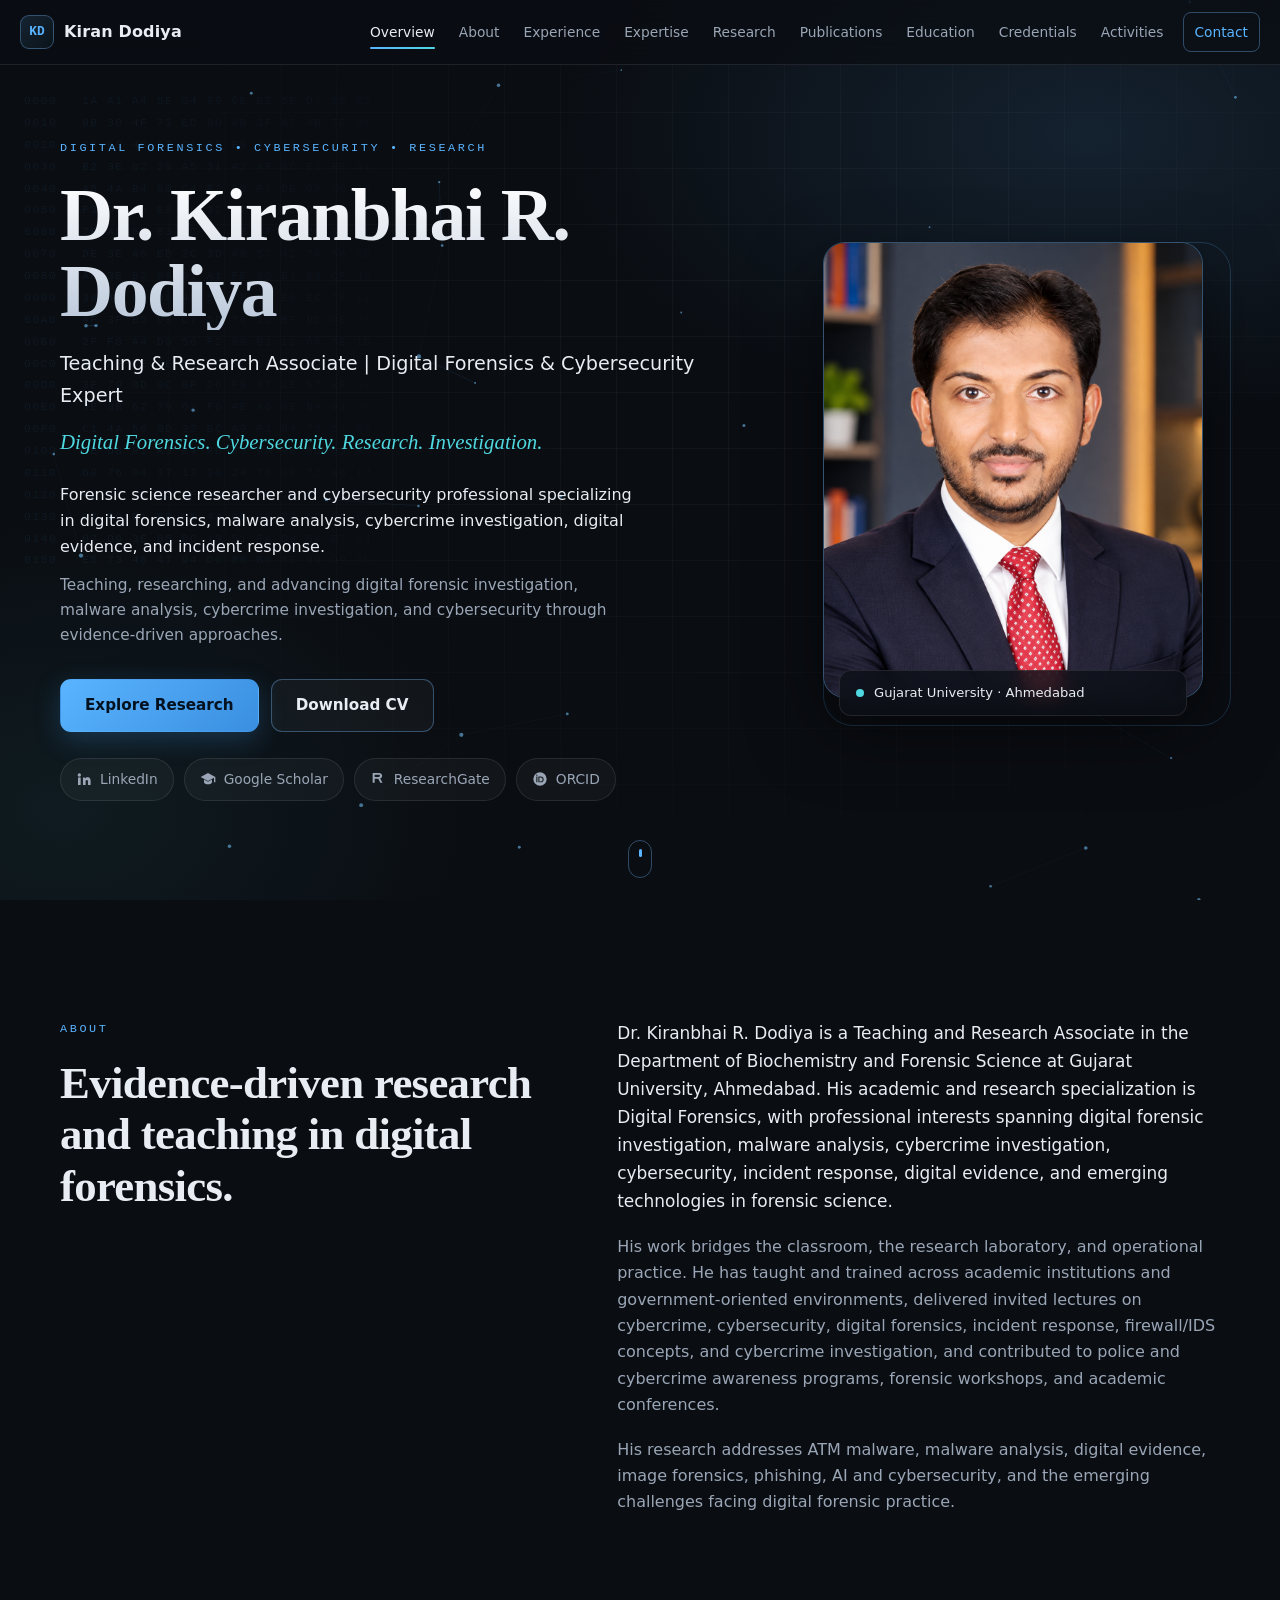
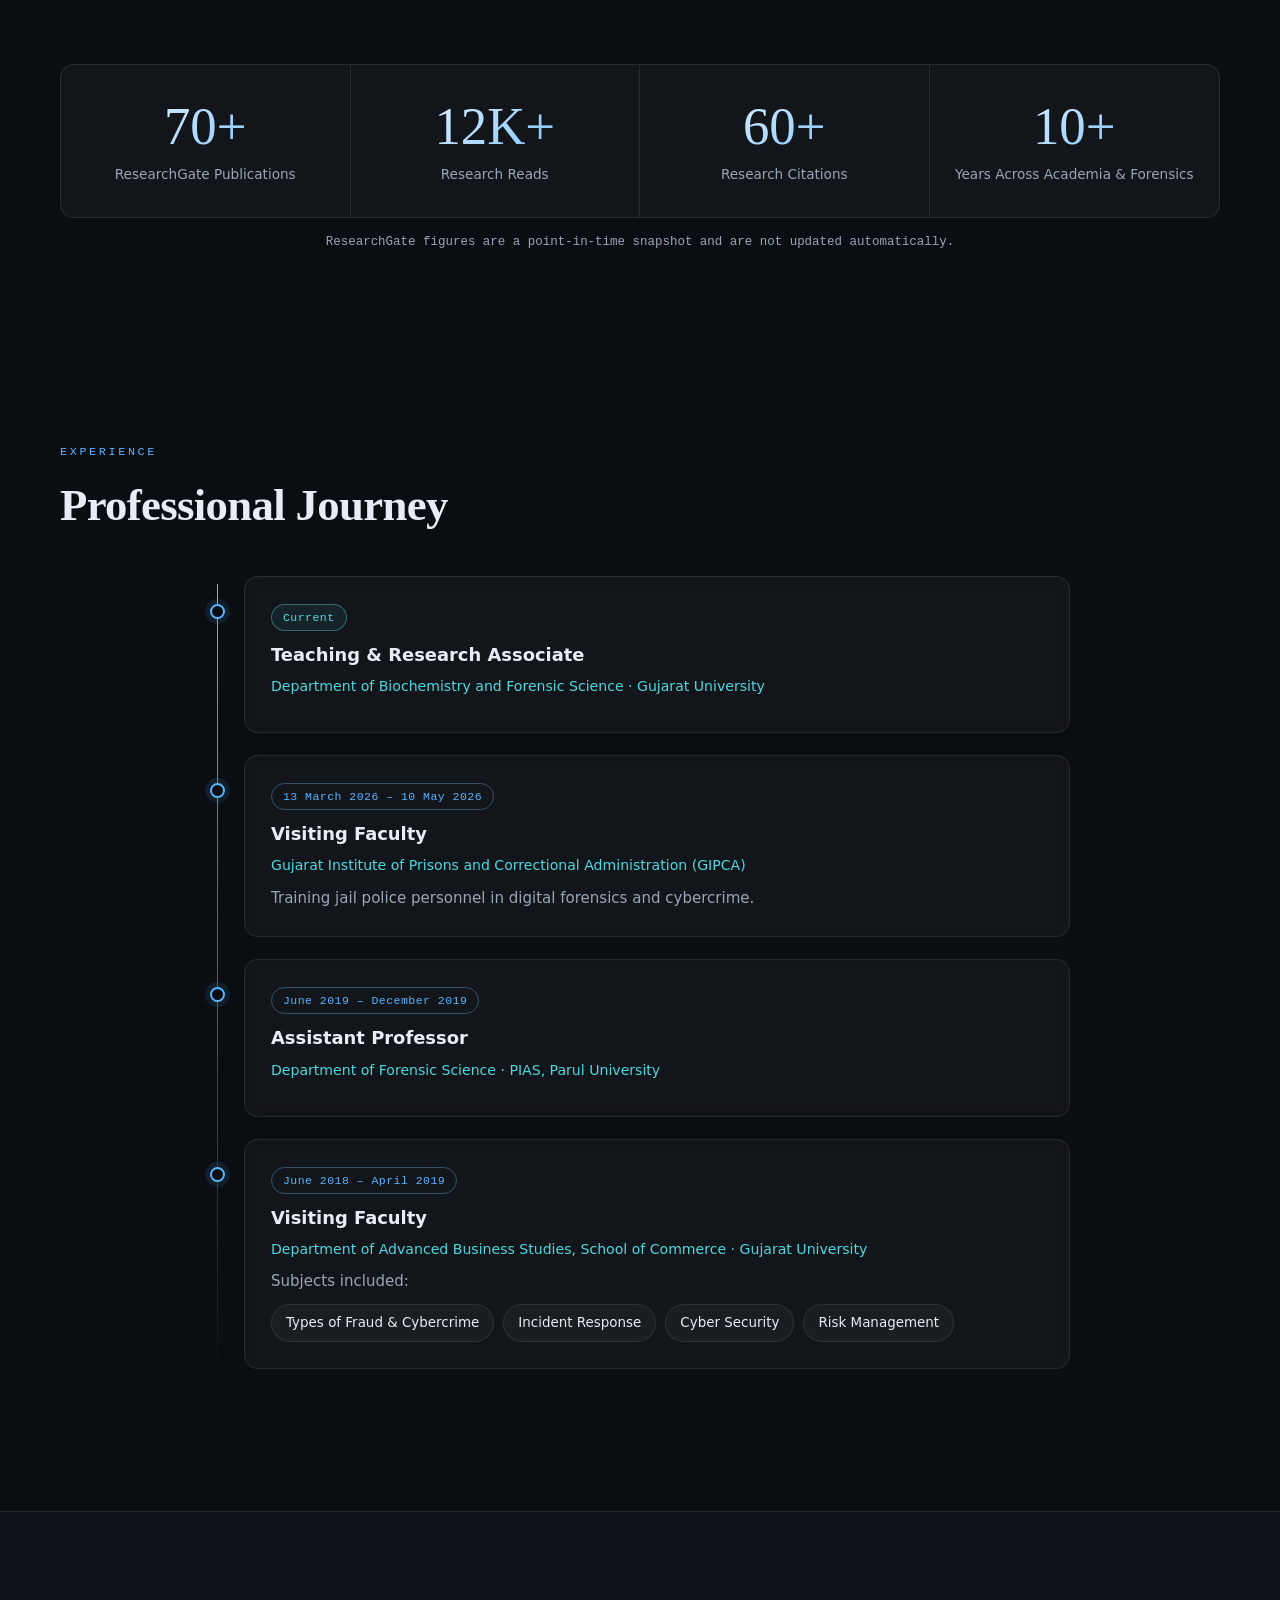
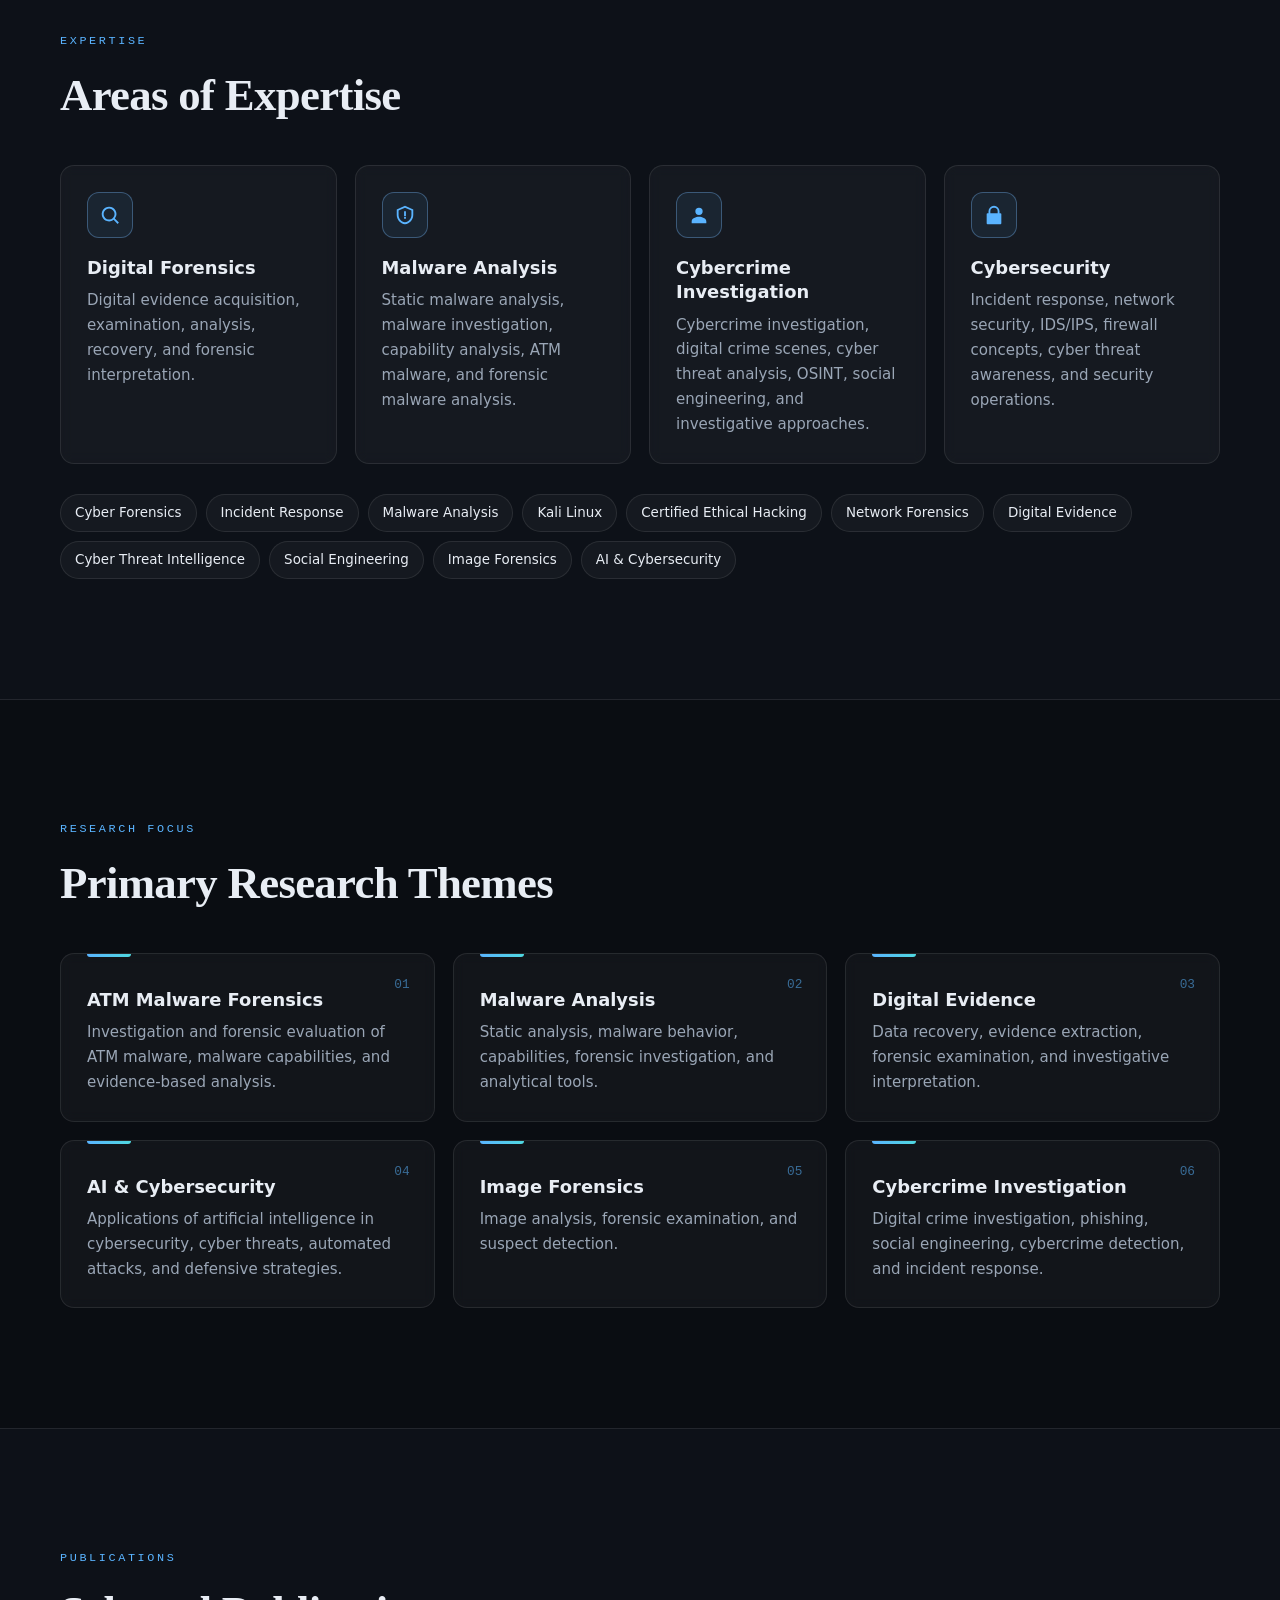
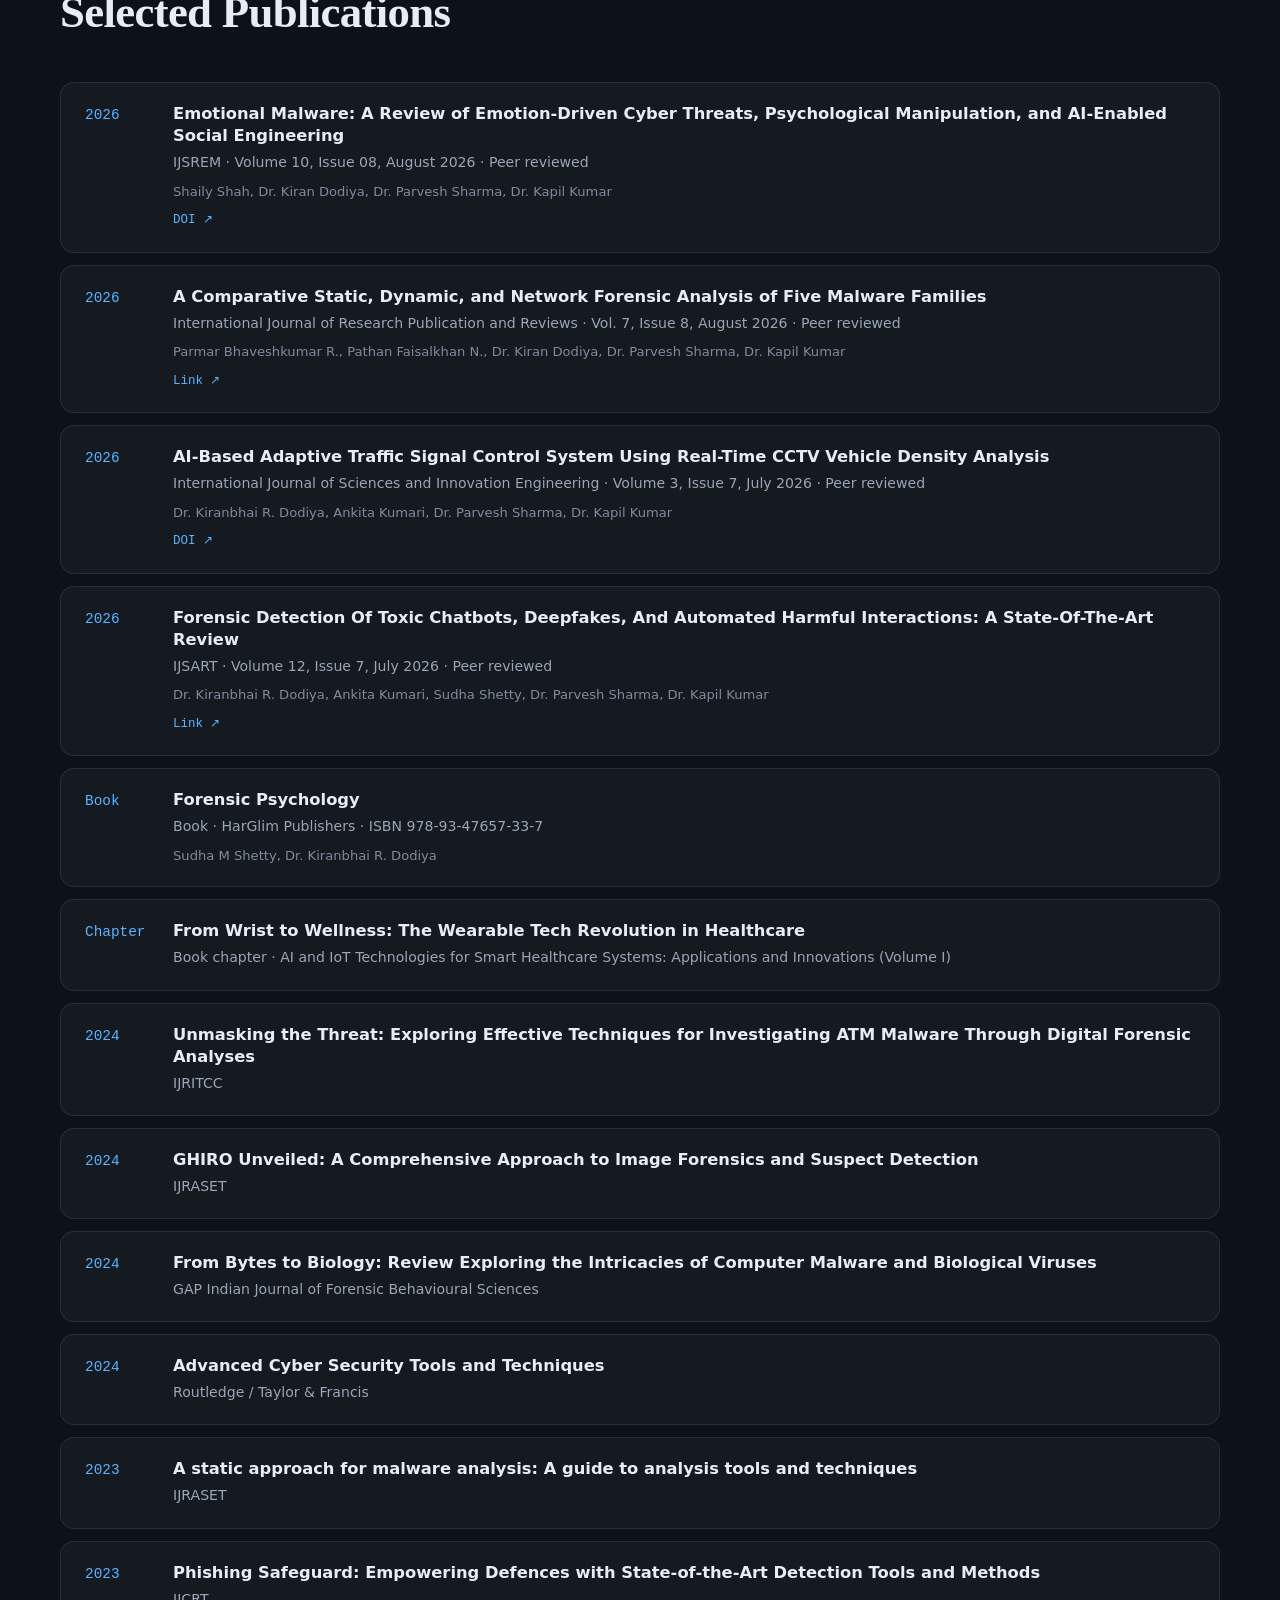
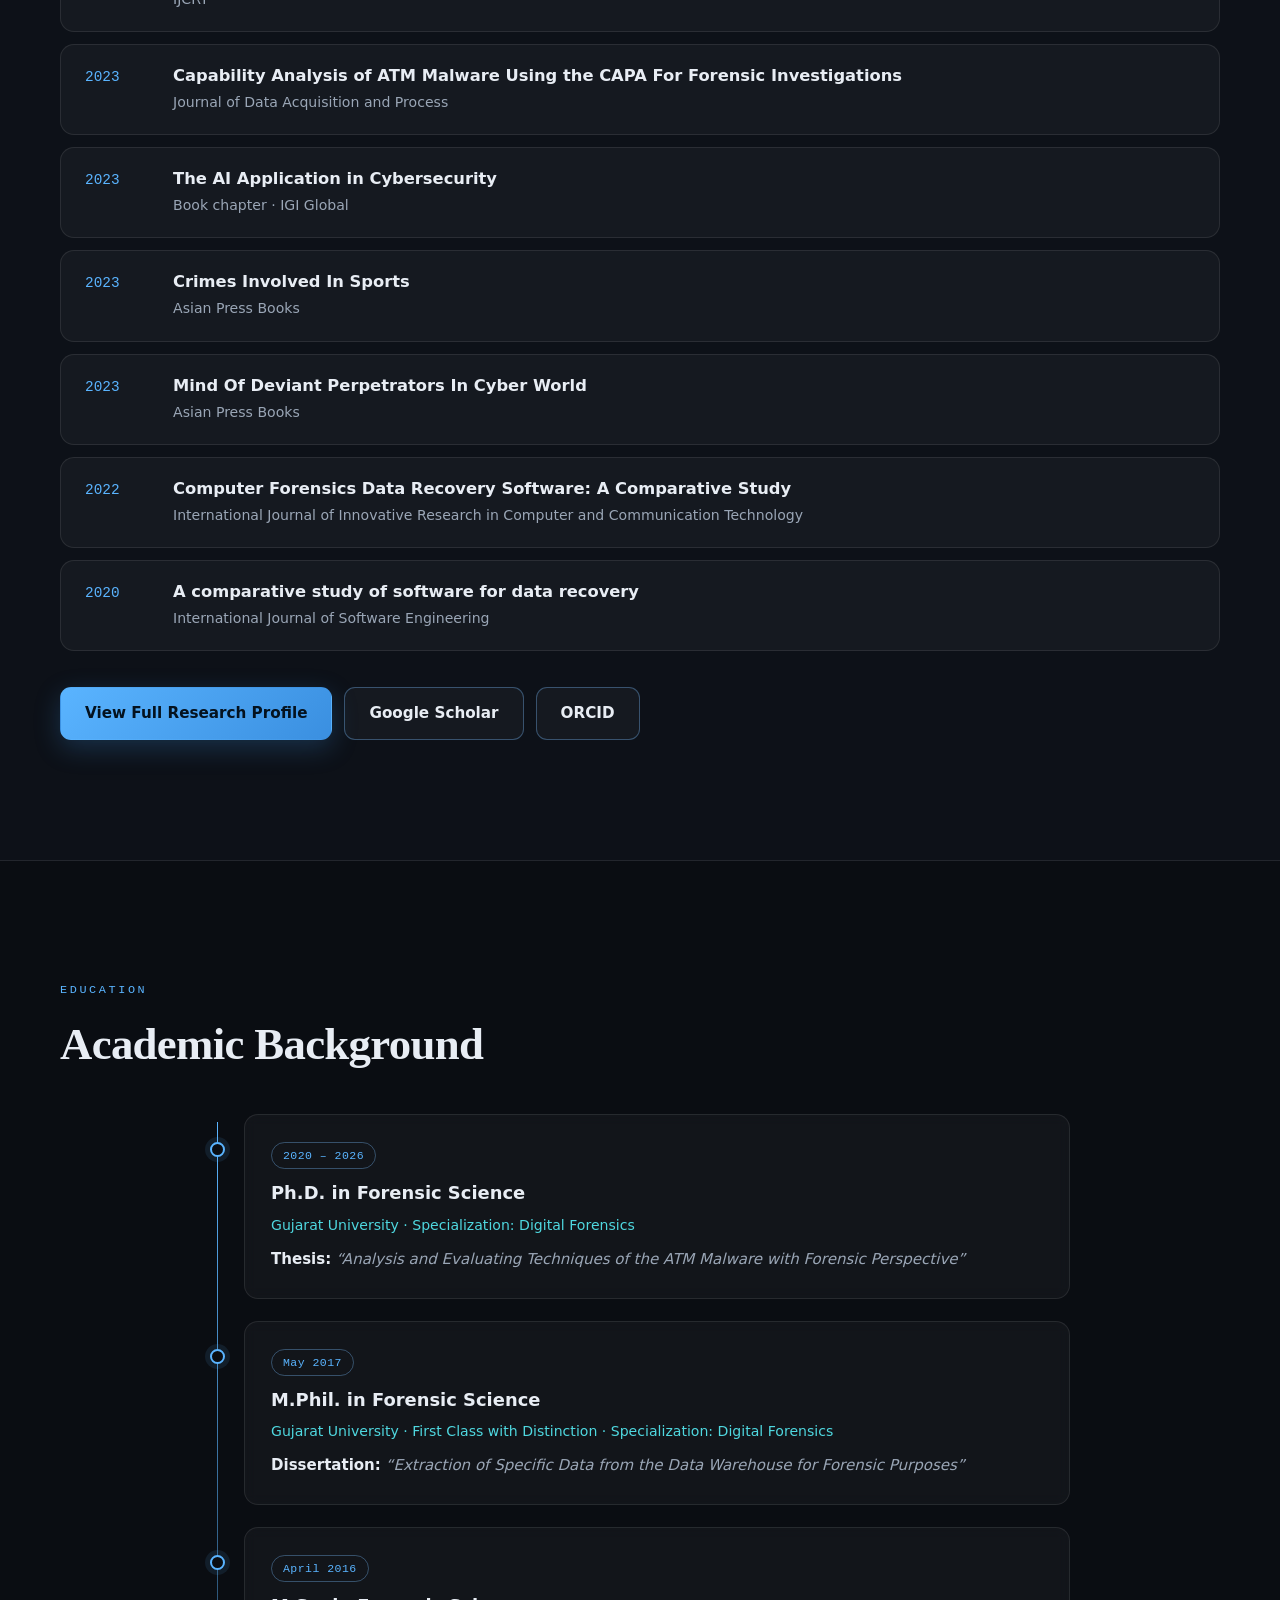
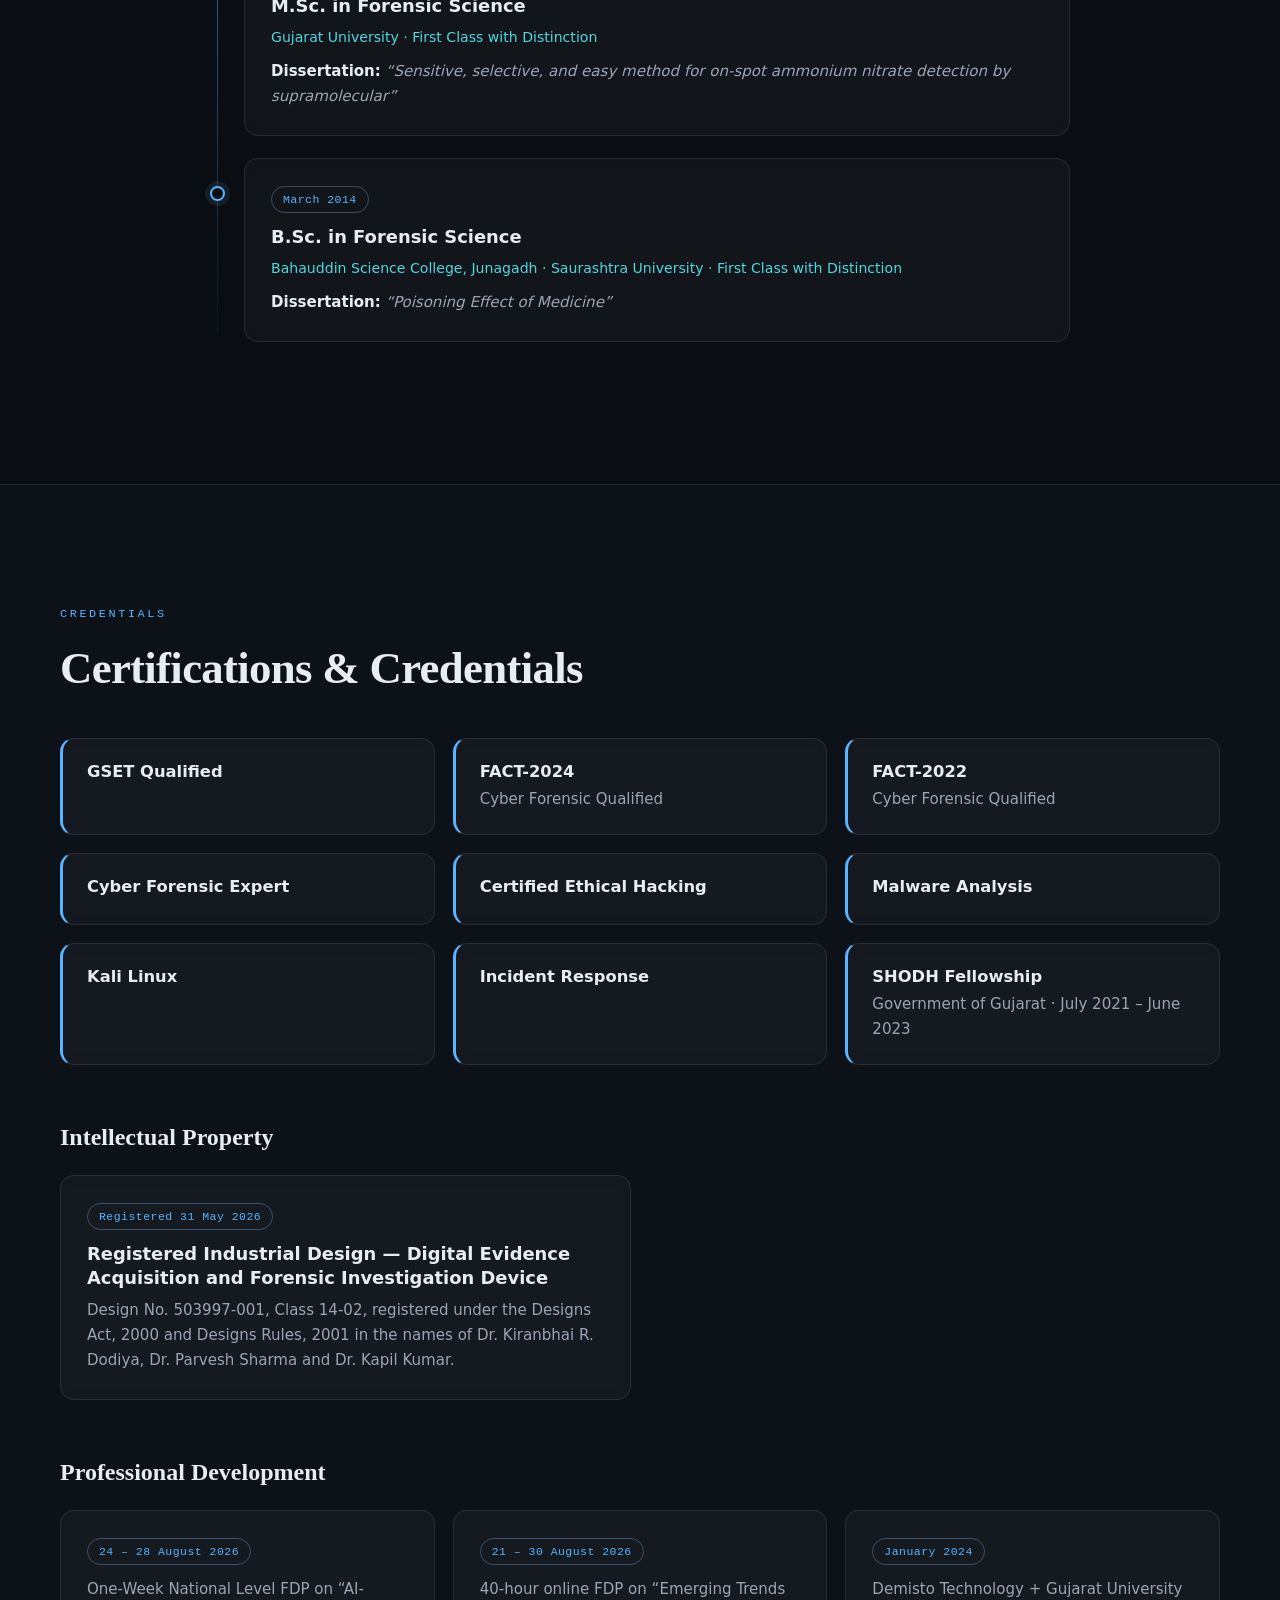
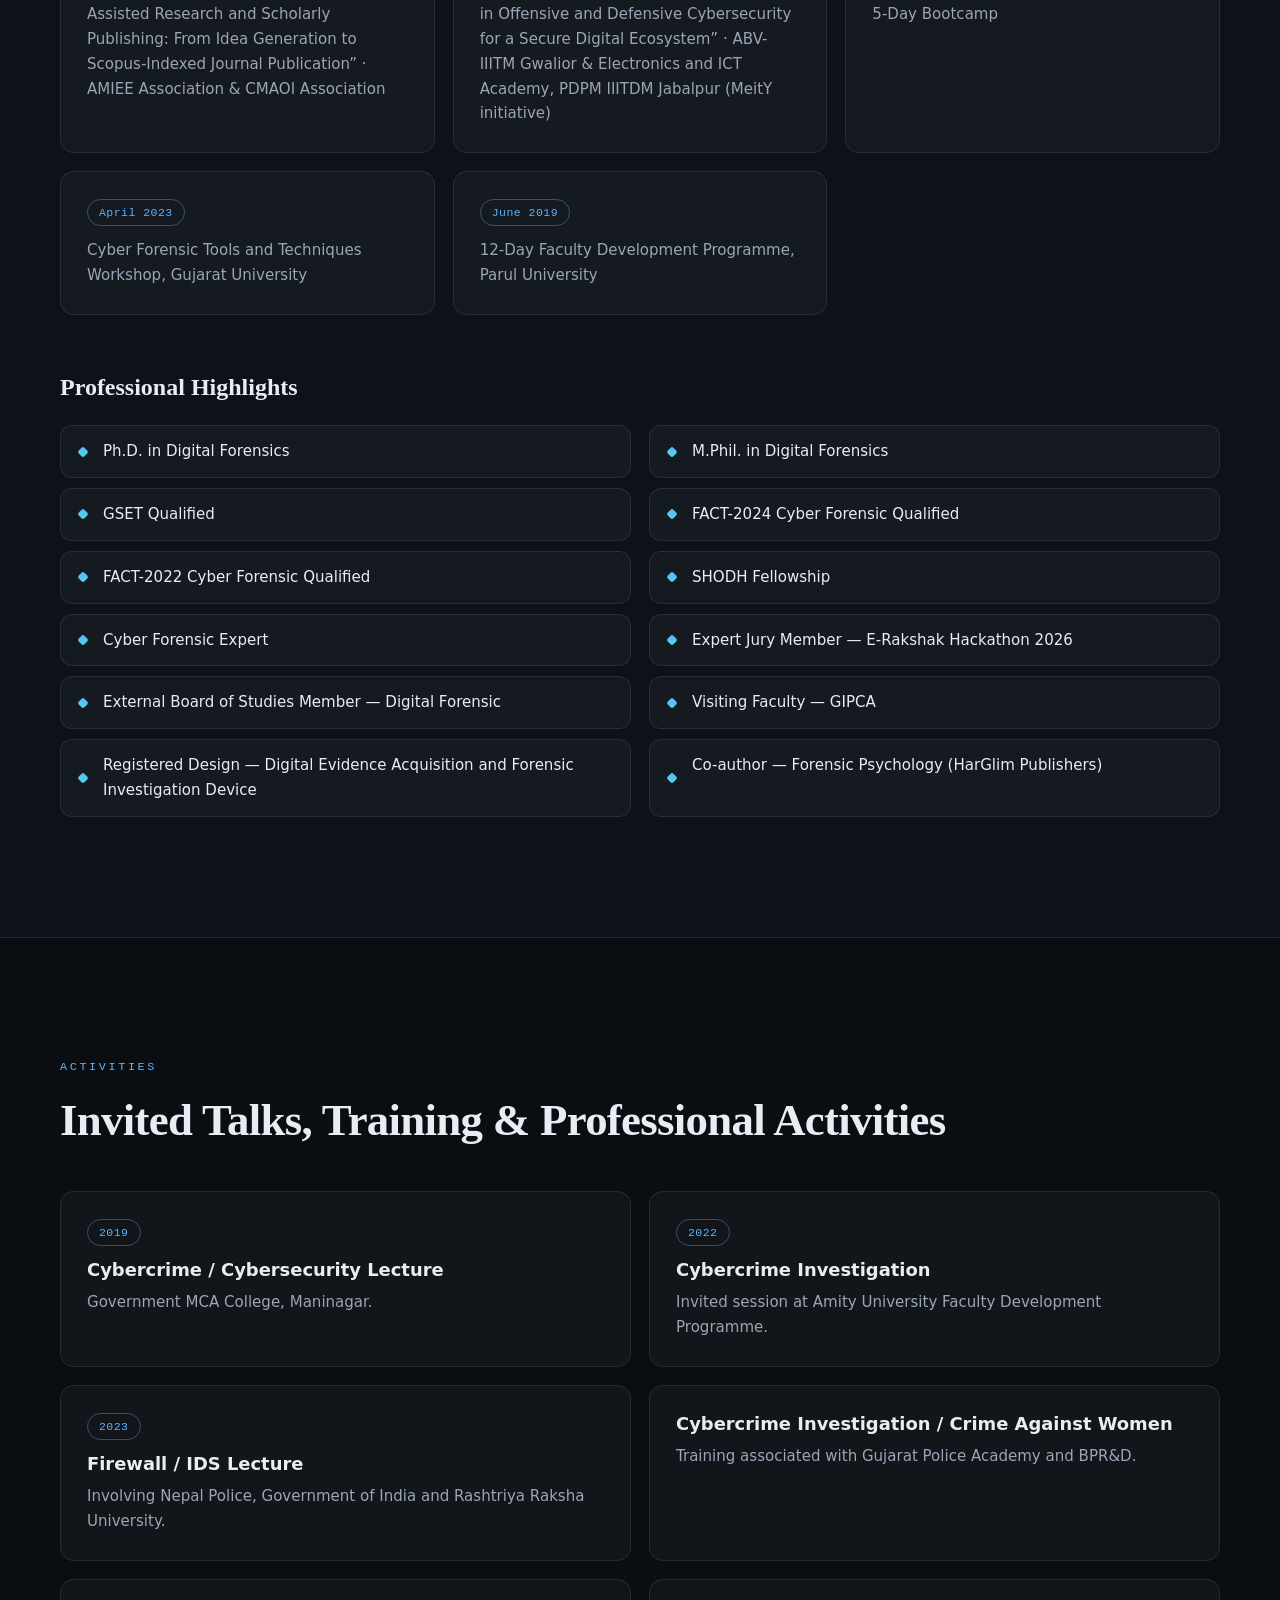
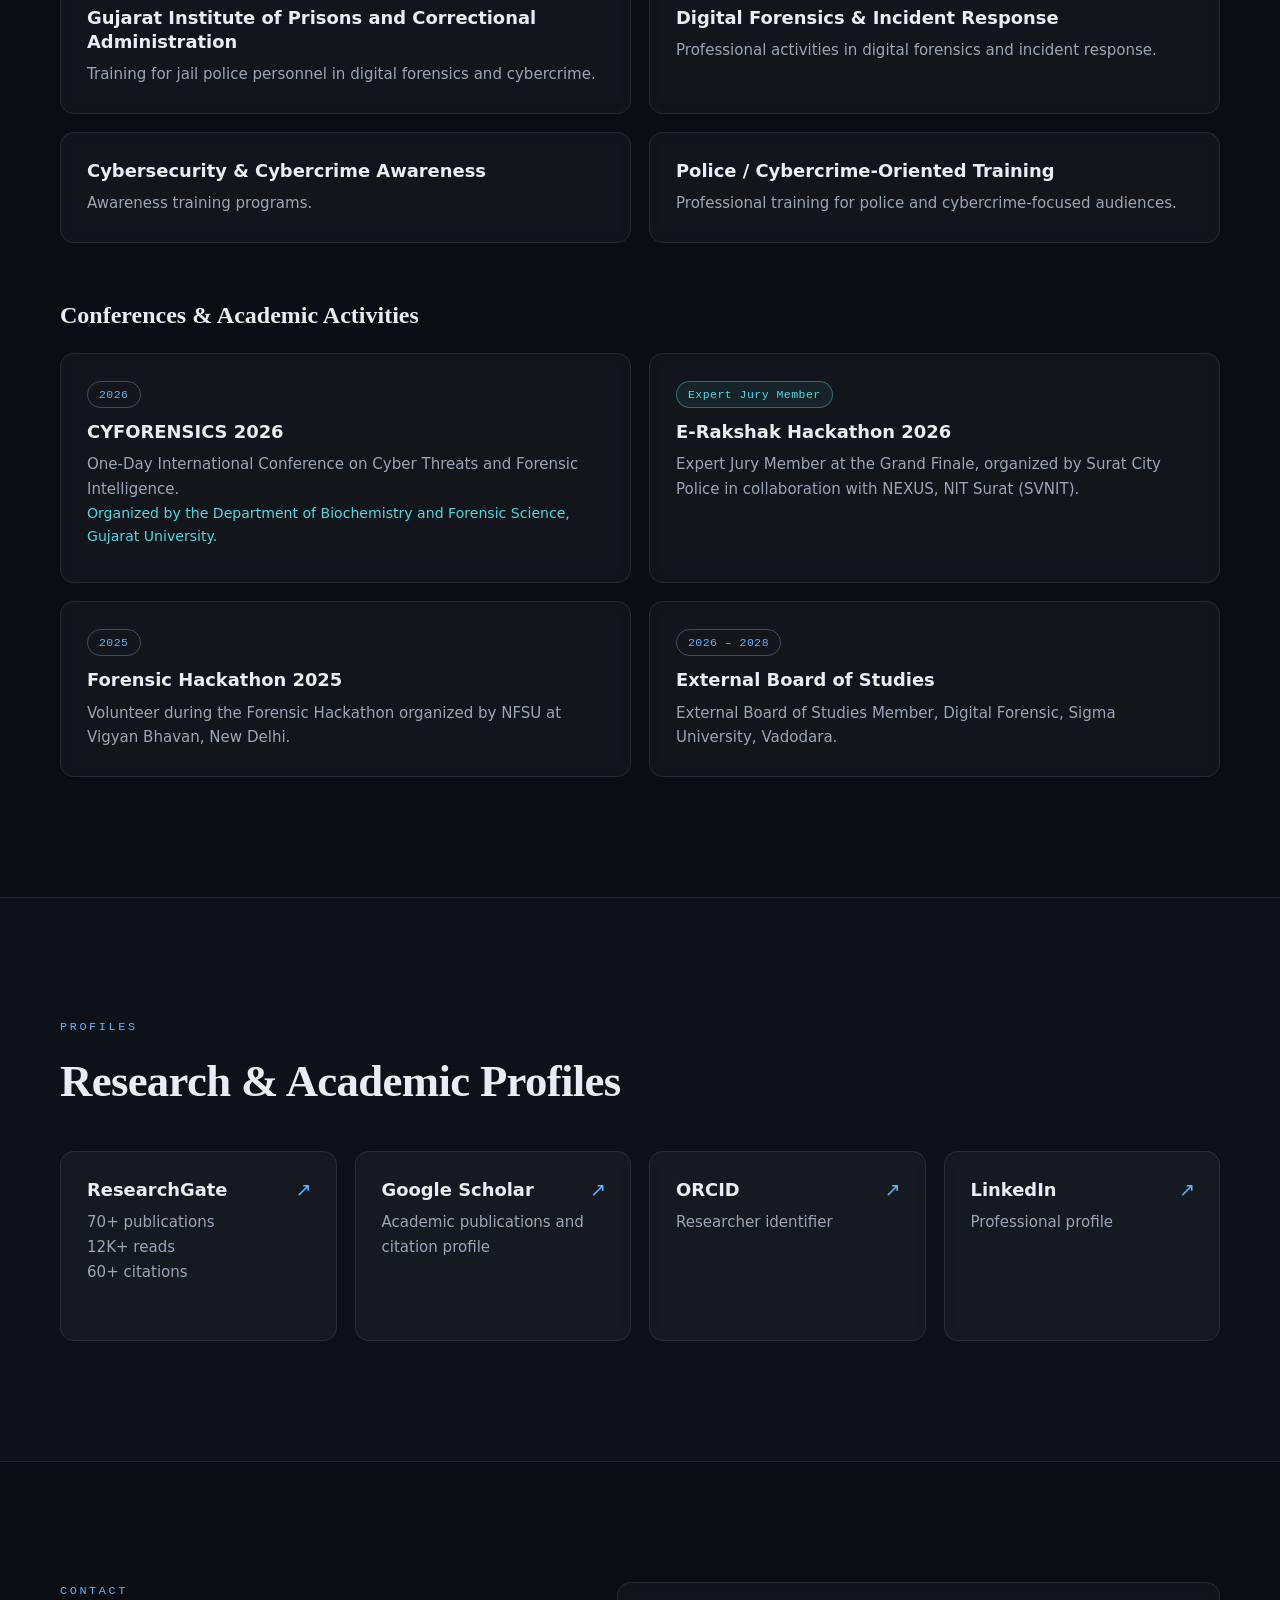
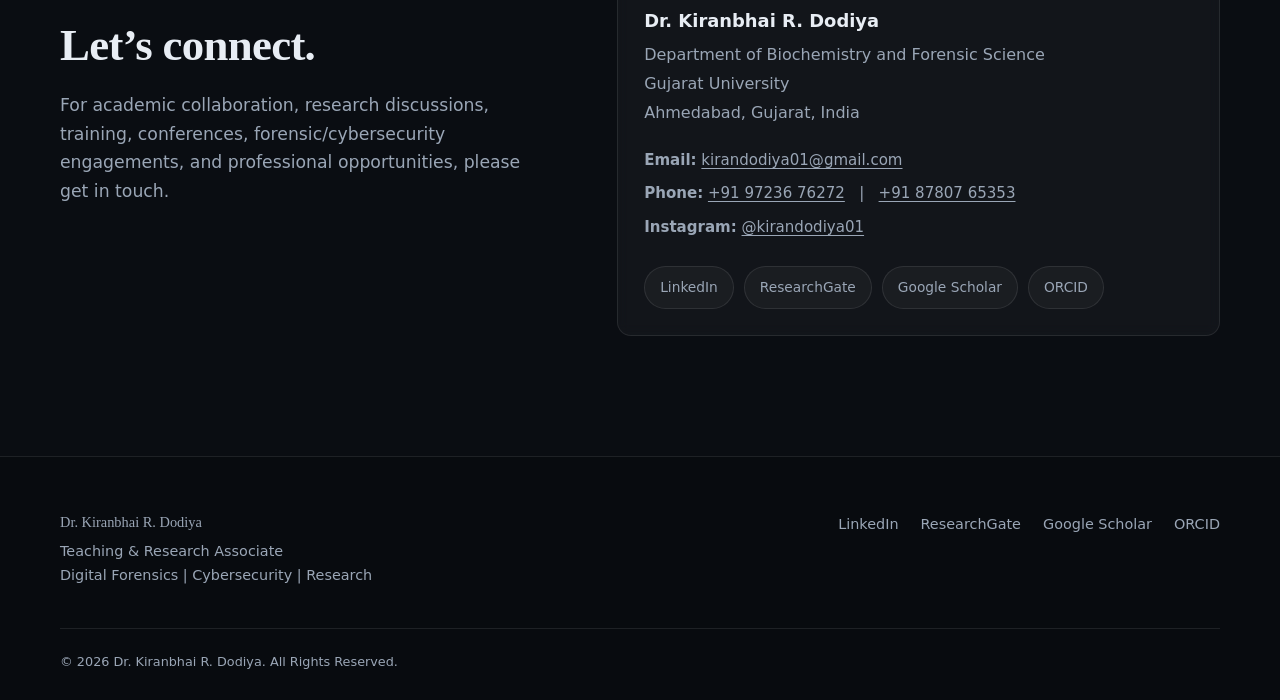
==== commit 51ba0d8e: "Add files via upload" ====
--- a/index.html
+++ b/index.html
@@ -22,6 +22,7 @@
   <meta name="twitter:description" content="Teaching &amp; Research Associate, Gujarat University. Digital Forensics, Cybersecurity, Malware Analysis, Cybercrime Investigation.">
 
   <link rel="icon" type="image/svg+xml" href="assets/favicon.svg">
+  <script>document.documentElement.classList.add("js");</script>
   <link rel="stylesheet" href="styles.css">
 
   <style>
@@ -457,6 +458,6 @@
     <p class="copyright">© 2026 Dr. Kiranbhai R. Dodiya. All Rights Reserved.</p>
   </footer>
 
-  <script src="script.js"></script>
+  <script src="script.js" defer></script>
 </body>
 </html>
--- a/styles.css
+++ b/styles.css
@@ -265,10 +265,10 @@
 .copyright { width: min(1160px, 100% - 40px); margin: 40px auto 0; padding-top: 22px; border-top: 1px solid var(--border); font-size: 0.8rem !important; }
 
 /* ---------- Scroll reveal ---------- */
-.reveal { opacity: 0; transform: translateY(22px); transition: opacity 0.7s ease, transform 0.7s ease; transition-delay: var(--d, 0s); }
-.reveal.in { opacity: 1; transform: none; }
-.timeline .t-item.reveal { transform: translateX(-16px); }
-.timeline .t-item.reveal.in { transform: none; }
+.js .reveal { opacity: 0; transform: translateY(22px); transition: opacity 0.7s ease, transform 0.7s ease; transition-delay: var(--d, 0s); }
+.js .reveal.in { opacity: 1; transform: none; }
+.js .timeline .t-item.reveal { transform: translateX(-16px); }
+.js .timeline .t-item.reveal.in { transform: none; }
 
 /* ---------- Responsive ---------- */
 @media (max-width: 1100px) {
@@ -279,7 +279,7 @@
   .nav-toggle { display: block; }
   .nav-links {
     position: fixed; inset: 64px 0 auto 0; flex-direction: column; align-items: stretch; gap: 0;
-    padding: 12px 16px 20px; background: rgba(10, 13, 18, 0.97);
+    padding: 12px 16px 20px; background: #0a0d12;
     border-bottom: 1px solid var(--border);
     transform: translateY(-12px); opacity: 0; visibility: hidden;
     transition: transform 0.3s, opacity 0.3s, visibility 0.3s;
@@ -313,7 +313,7 @@
 @media (prefers-reduced-motion: reduce) {
   html { scroll-behavior: auto; }
   *, *::before, *::after { animation: none !important; transition: none !important; }
-  .reveal { opacity: 1; transform: none; }
+  .js .reveal, .js .timeline .t-item.reveal { opacity: 1; transform: none; }
   #heroCanvas { display: none; }
 }
 
